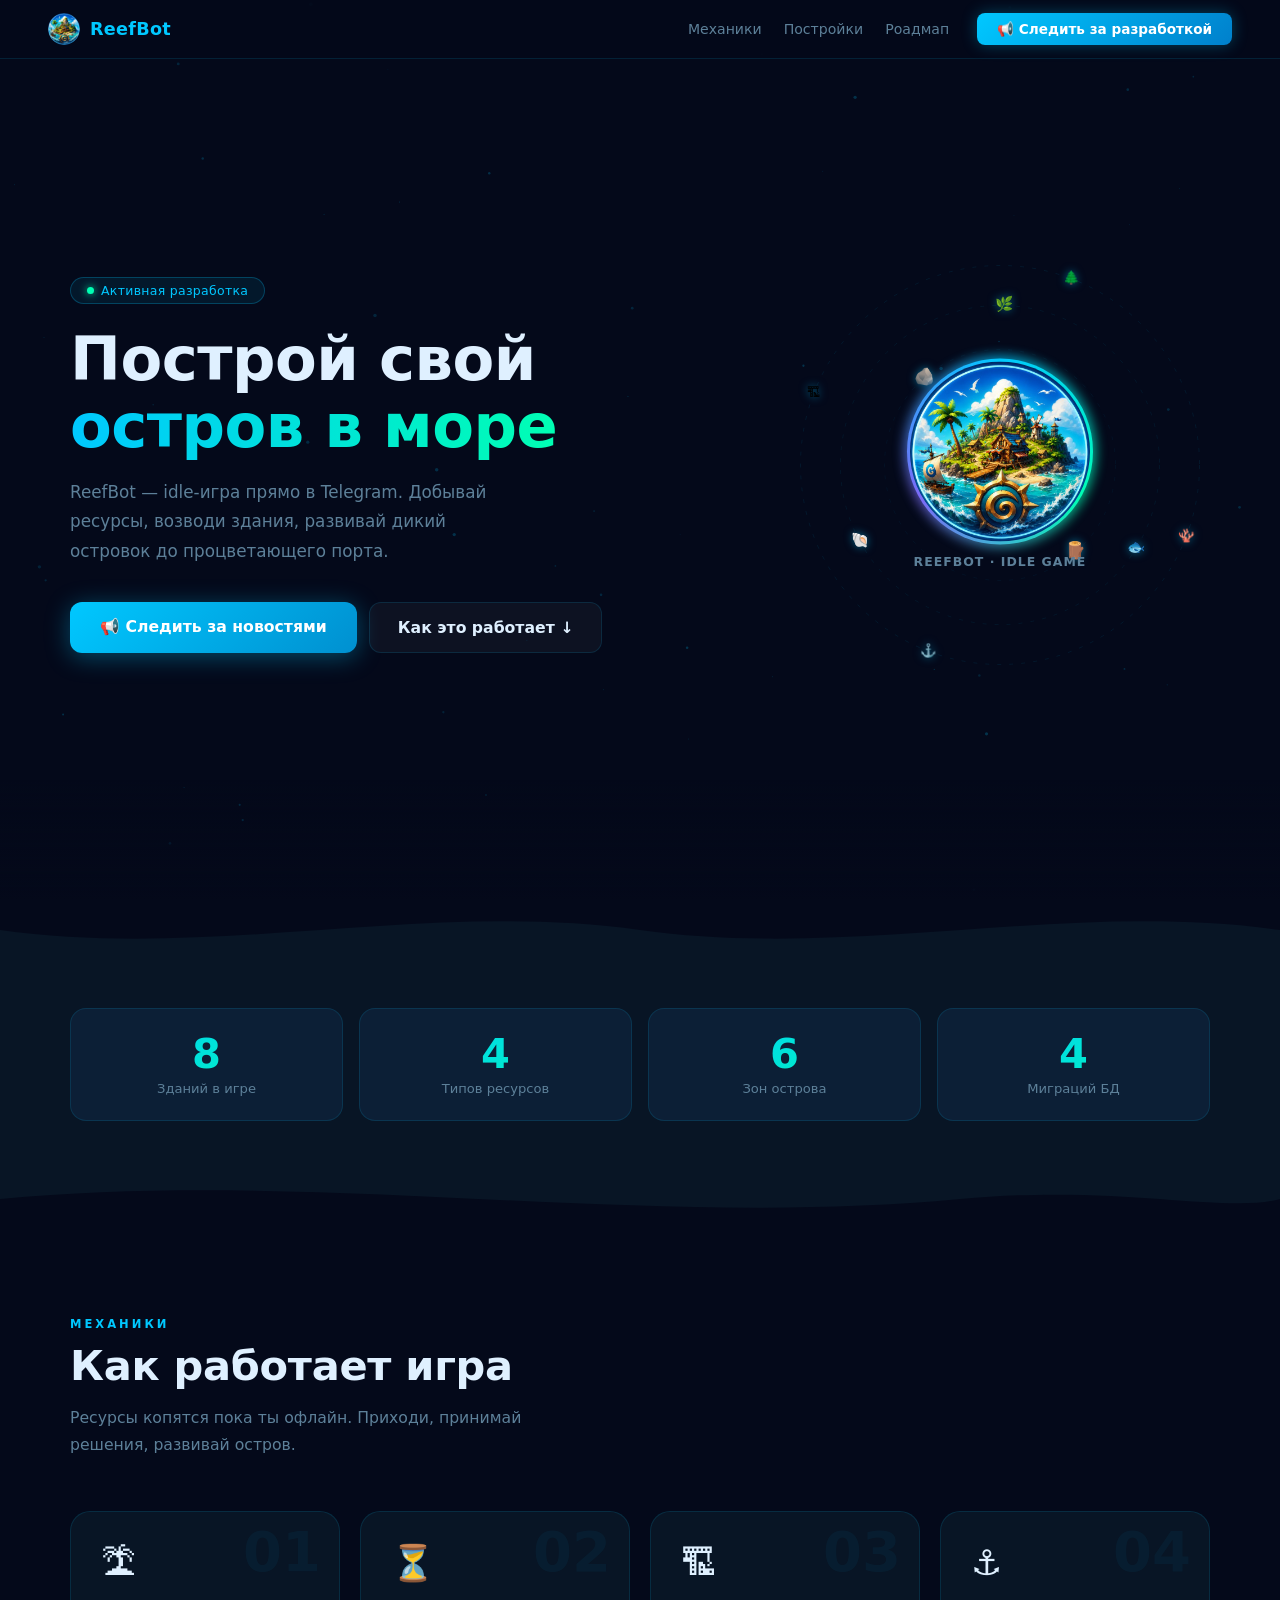
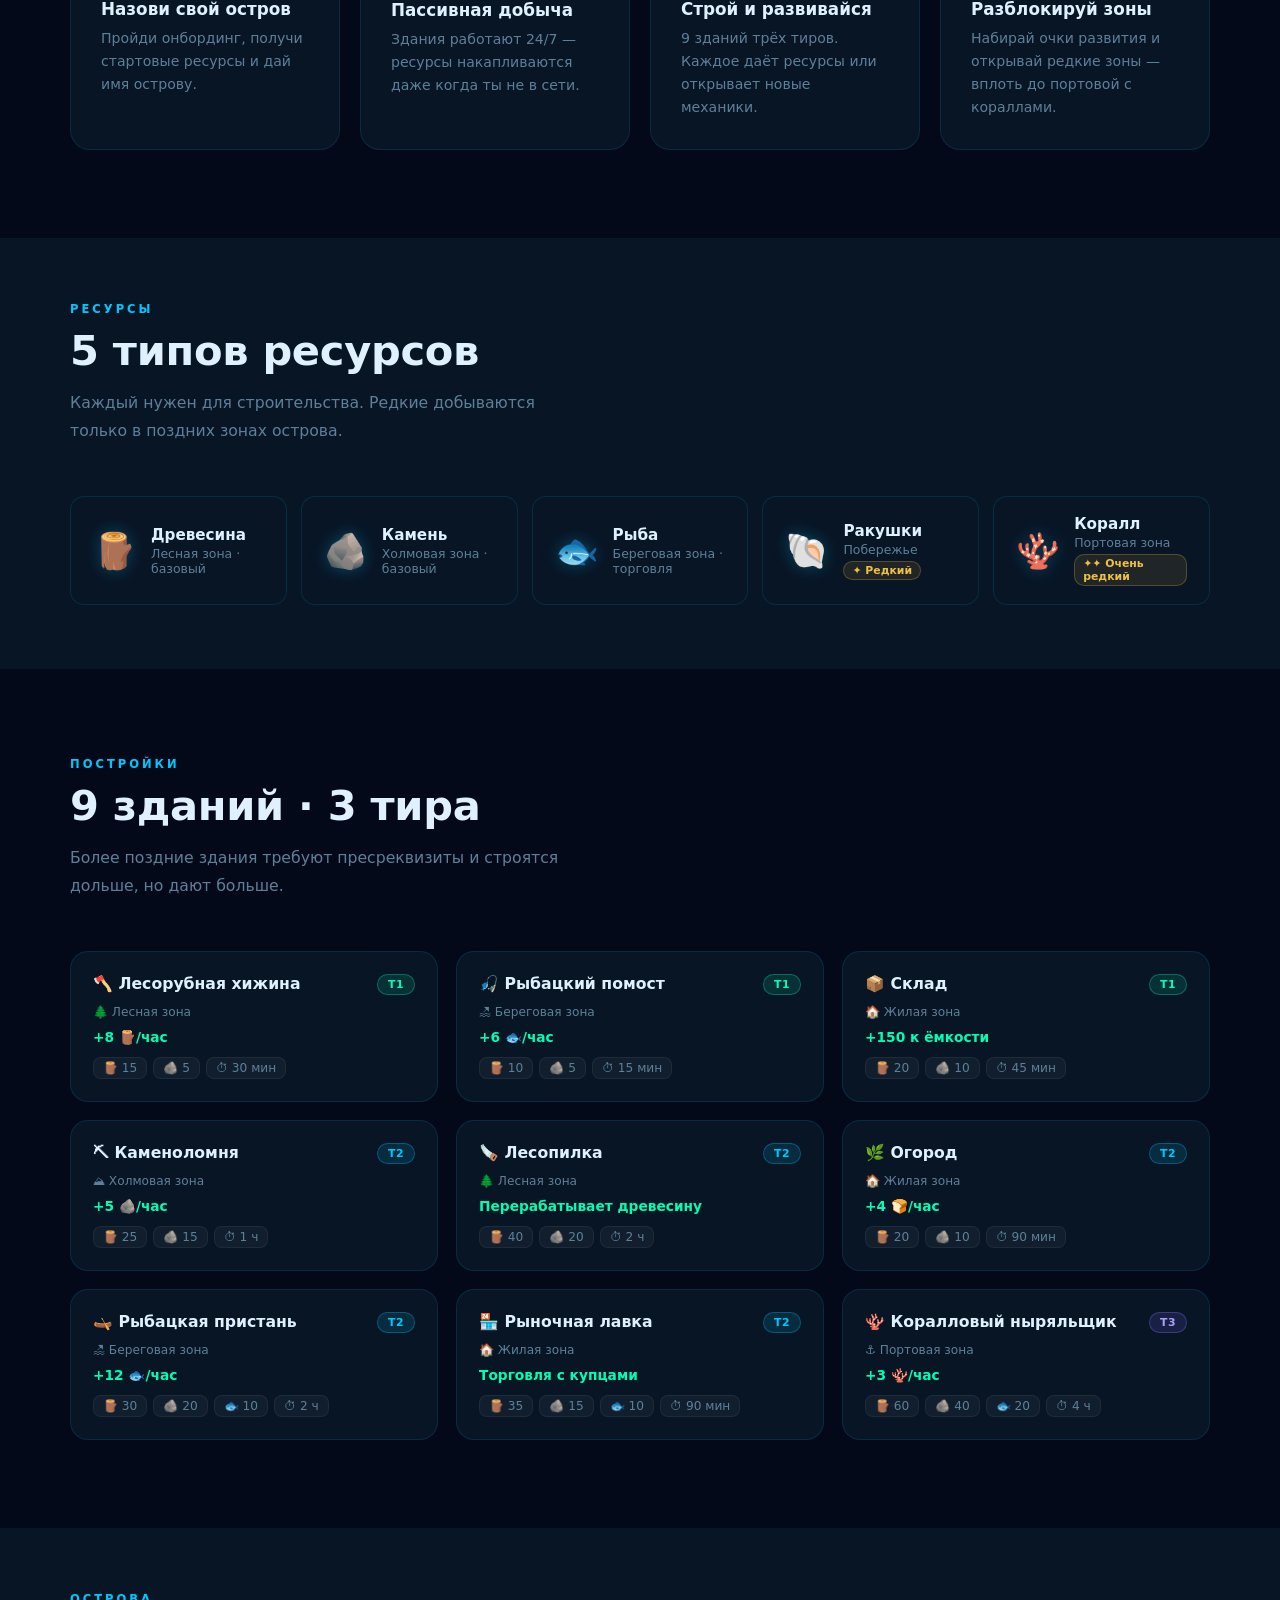
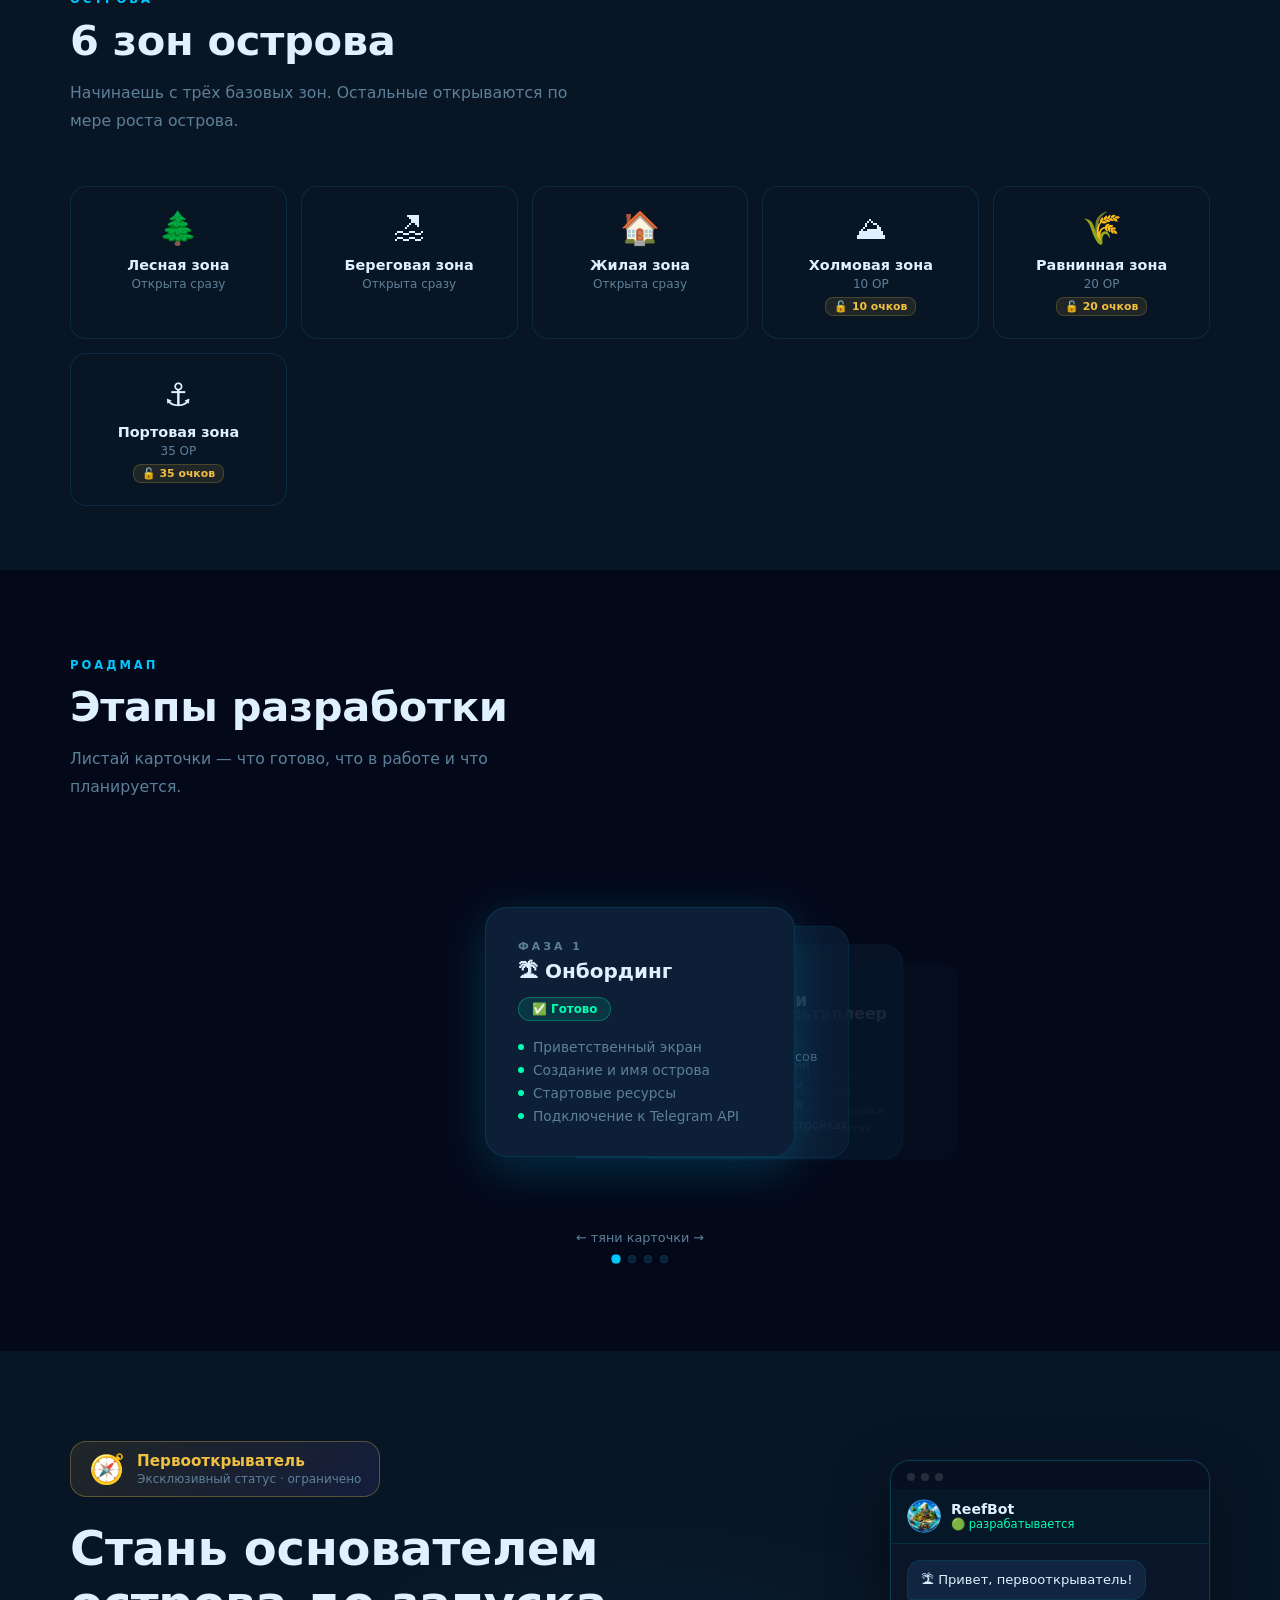
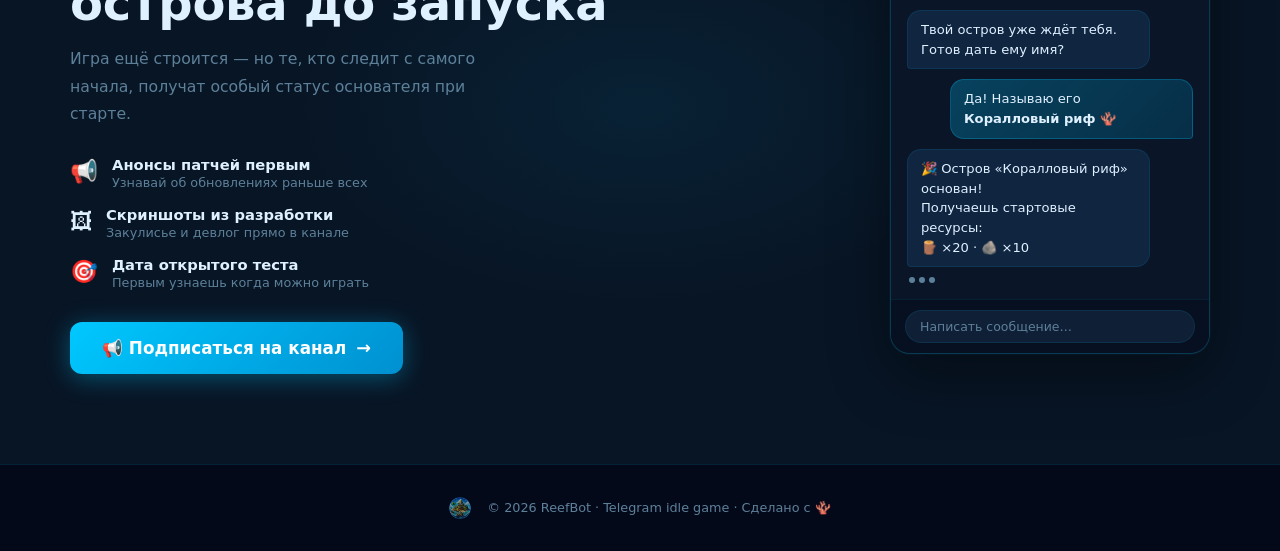
==== landing/index.html @ 676e117a "fix: overflow-x on html/body, roadmap overflow:hidden, smaller card offsets mobile" ====
<!DOCTYPE html>
<html lang="ru">
<head>
  <meta charset="UTF-8"/>
  <meta name="viewport" content="width=device-width, initial-scale=1.0, maximum-scale=1.0"/>
  <title>ReefBot — Построй свой остров в Telegram</title>
  <style>
    :root {
      --bg: #04091a;
      --surface: #081525;
      --surface2: #0c1f36;
      --accent: #00c8ff;
      --accent2: #00ffb3;
      --accent3: #7c6af7;
      --gold: #f0c040;
      --text: #dff0ff;
      --muted: #5d8099;
      --border: rgba(0,200,255,.13);
      --glow: 0 0 32px rgba(0,200,255,.22);
    }
    *{box-sizing:border-box;margin:0;padding:0}
    html{scroll-behavior:smooth;overflow-x:hidden}
    body{background:var(--bg);color:var(--text);font-family:'Segoe UI',system-ui,sans-serif;overflow-x:hidden;width:100%}

    /* ── ANIMATED BG ── */
    .bg-layer{position:fixed;inset:0;z-index:0;pointer-events:none}
    .bg-layer canvas{position:absolute;inset:0;width:100%;height:100%}

    /* ── NAV ── */
    nav{position:fixed;top:0;left:0;right:0;z-index:200;background:rgba(4,9,26,.8);backdrop-filter:blur(16px);border-bottom:1px solid var(--border);padding:13px 48px;display:flex;align-items:center;gap:28px}
    .nav-logo{display:flex;align-items:center;gap:10px;text-decoration:none}
    .nav-logo img{width:32px;height:32px;border-radius:50%;object-fit:cover}
    .nav-logo span{font-size:1.1rem;font-weight:800;color:var(--accent);letter-spacing:.3px}
    .nav-links{display:flex;gap:22px;margin-left:auto}
    .nav-links a{color:var(--muted);text-decoration:none;font-size:.88rem;transition:color .2s}
    .nav-links a:hover{color:var(--text)}
    .nav-btn{background:linear-gradient(135deg,var(--accent),#0080cc);color:#fff;padding:8px 20px;border-radius:8px;font-size:.85rem;font-weight:700;text-decoration:none;transition:opacity .2s,transform .15s;box-shadow:0 0 16px rgba(0,200,255,.3)}
    .nav-btn:hover{opacity:.9;transform:translateY(-1px)}

    /* ── HERO ── */
    .hero{min-height:100vh;display:flex;align-items:center;justify-content:center;padding:110px 24px 80px;position:relative;overflow:hidden}
    .hero::after{content:'';position:absolute;bottom:0;left:0;right:0;height:120px;background:linear-gradient(transparent,var(--bg));pointer-events:none}
    .hero-inner{display:flex;align-items:center;gap:80px;max-width:1140px;width:100%;position:relative;z-index:2}
    .hero-text{flex:1}
    .badge{display:inline-flex;align-items:center;gap:7px;background:rgba(0,200,255,.08);border:1px solid rgba(0,200,255,.25);border-radius:24px;padding:5px 16px;font-size:.78rem;color:var(--accent);margin-bottom:22px;letter-spacing:.3px}
    .badge-dot{width:7px;height:7px;background:var(--accent2);border-radius:50%;animation:pulse 2s infinite;box-shadow:0 0 8px var(--accent2)}
    h1{font-size:clamp(2.4rem,5.5vw,3.8rem);font-weight:900;line-height:1.1;margin-bottom:18px;letter-spacing:-.5px}
    h1 .accent{background:linear-gradient(90deg,var(--accent),var(--accent2));-webkit-background-clip:text;-webkit-text-fill-color:transparent;background-clip:text}
    .hero-sub{color:var(--muted);font-size:1.05rem;line-height:1.75;margin-bottom:36px;max-width:460px}
    .hero-btns{display:flex;gap:12px;flex-wrap:wrap}
    .btn-primary{background:linear-gradient(135deg,var(--accent),#0090d0);color:#fff;padding:15px 30px;border-radius:12px;font-weight:800;text-decoration:none;font-size:.98rem;transition:transform .2s,box-shadow .2s;box-shadow:0 4px 24px rgba(0,200,255,.35)}
    .btn-primary:hover{transform:translateY(-3px);box-shadow:0 8px 32px rgba(0,200,255,.45)}
    .btn-ghost{background:rgba(255,255,255,.04);color:var(--text);padding:15px 28px;border-radius:12px;font-weight:600;text-decoration:none;font-size:.98rem;border:1px solid var(--border);transition:border-color .2s,background .2s}
    .btn-ghost:hover{border-color:var(--accent);background:rgba(0,200,255,.06)}

    /* ── LOGO ORBITAL ── */
    .hero-visual{flex:0 0 420px;position:relative;height:420px}
    #orbitCanvas{position:absolute;inset:0;width:100%;height:100%}
    .logo-wrap{position:absolute;top:50%;left:50%;transform:translate(-50%,-50%);z-index:3;pointer-events:none;text-align:center}
    .logo-ring{width:180px;height:180px;border-radius:50%;position:relative;animation:float 4s ease-in-out infinite}
    .logo-ring::before{content:'';position:absolute;inset:-6px;border-radius:50%;background:conic-gradient(from 0deg,var(--accent),var(--accent2),var(--accent3),var(--accent));animation:spin 4s linear infinite;filter:blur(6px);opacity:.7}
    .logo-ring::after{content:'';position:absolute;inset:-3px;border-radius:50%;background:conic-gradient(from 0deg,var(--accent),var(--accent2),var(--accent3),var(--accent));animation:spin 4s linear infinite}
    .logo-img{width:180px;height:180px;border-radius:50%;object-fit:cover;position:relative;z-index:1;display:block}
    .logo-tagline{font-size:.78rem;color:var(--muted);margin-top:12px;font-weight:600;letter-spacing:1px;text-transform:uppercase}

    /* ── WAVE DIVIDER ── */
    .wave-divider{width:100%;overflow:hidden;line-height:0;display:block}
    .wave-divider svg{display:block;width:100%}

    /* ── STATS ── */
    .stats-band{padding:48px 24px;background:var(--surface);position:relative}
    .stats-inner{max-width:1140px;margin:0 auto;display:grid;grid-template-columns:repeat(auto-fit,minmax(160px,1fr));gap:16px}
    .stat-card{background:var(--surface2);border:1px solid var(--border);border-radius:16px;padding:24px 20px;text-align:center;transition:border-color .3s,transform .2s}
    .stat-card:hover{border-color:var(--accent);transform:translateY(-2px)}
    .stat-num{font-size:2.6rem;font-weight:900;line-height:1;background:linear-gradient(135deg,var(--accent),var(--accent2));-webkit-background-clip:text;-webkit-text-fill-color:transparent;background-clip:text}
    .stat-lbl{color:var(--muted);font-size:.82rem;margin-top:6px;font-weight:500}

    /* ── SECTIONS ── */
    section{padding:88px 24px;position:relative}
    .container{max-width:1140px;margin:0 auto}
    .section-eyebrow{font-size:.72rem;font-weight:800;letter-spacing:3px;text-transform:uppercase;color:var(--accent);margin-bottom:10px}
    .section-title{font-size:clamp(1.7rem,3.5vw,2.6rem);font-weight:900;margin-bottom:14px;letter-spacing:-.3px}
    .section-sub{color:var(--muted);font-size:.98rem;line-height:1.75;max-width:520px;margin-bottom:52px}

    /* ── HOW IT WORKS ── */
    .steps{display:grid;grid-template-columns:repeat(auto-fit,minmax(230px,1fr));gap:20px}
    .step{background:var(--surface);border:1px solid var(--border);border-radius:20px;padding:30px;position:relative;overflow:hidden;transition:border-color .3s,transform .2s,box-shadow .3s;cursor:default}
    .step:hover{border-color:rgba(0,200,255,.45);transform:translateY(-4px);box-shadow:var(--glow)}
    .step-glow{position:absolute;inset:0;opacity:0;background:radial-gradient(circle at 50% 0%,rgba(0,200,255,.08),transparent 70%);transition:opacity .3s}
    .step:hover .step-glow{opacity:1}
    .step-num{font-size:3.5rem;font-weight:900;color:rgba(0,200,255,.05);position:absolute;top:12px;right:18px;line-height:1}
    .step-icon{font-size:2.2rem;margin-bottom:16px}
    .step h3{font-size:1.05rem;font-weight:800;margin-bottom:8px}
    .step p{color:var(--muted);font-size:.88rem;line-height:1.65}

    /* ── RESOURCES ── */
    .res-grid{display:flex;flex-wrap:wrap;gap:14px}
    .res-card{background:var(--surface);border:1px solid var(--border);border-radius:14px;padding:18px 22px;display:flex;align-items:center;gap:14px;flex:1;min-width:180px;transition:border-color .25s,transform .2s}
    .res-card:hover{border-color:var(--accent);transform:translateY(-2px)}
    .res-emoji{font-size:2.2rem;filter:drop-shadow(0 0 8px rgba(0,200,255,.3))}
    .res-name{font-weight:700;font-size:.95rem}
    .res-sub{color:var(--muted);font-size:.78rem;margin-top:2px}
    .res-rare{font-size:.68rem;font-weight:700;color:var(--gold);background:rgba(240,192,64,.1);border:1px solid rgba(240,192,64,.25);border-radius:10px;padding:2px 8px;display:inline-block;margin-top:4px}

    /* ── BUILDINGS ── */
    .bld-grid{display:grid;grid-template-columns:repeat(auto-fill,minmax(290px,1fr));gap:18px}
    .bld-card{background:var(--surface);border:1px solid var(--border);border-radius:18px;padding:22px;transition:border-color .3s,transform .2s,box-shadow .25s}
    .bld-card:hover{transform:translateY(-4px);box-shadow:var(--glow)}
    .bld-head{display:flex;align-items:flex-start;justify-content:space-between;margin-bottom:10px;gap:8px}
    .bld-name{font-weight:800;font-size:.98rem;line-height:1.3}
    .tier{font-size:.68rem;font-weight:800;padding:3px 10px;border-radius:20px;white-space:nowrap;letter-spacing:.5px;flex-shrink:0}
    .t1{background:rgba(0,255,179,.12);color:var(--accent2);border:1px solid rgba(0,255,179,.3)}
    .t2{background:rgba(0,200,255,.12);color:var(--accent);border:1px solid rgba(0,200,255,.3)}
    .t3{background:rgba(124,106,247,.15);color:#a99ff8;border:1px solid rgba(124,106,247,.35)}
    .bld-zone{font-size:.76rem;color:var(--muted);margin-bottom:10px}
    .bld-effect{font-size:.86rem;font-weight:700;color:var(--accent2);margin-bottom:12px}
    .bld-cost{display:flex;flex-wrap:wrap;gap:6px}
    .chip{background:rgba(255,255,255,.04);border:1px solid rgba(255,255,255,.06);border-radius:8px;padding:3px 9px;font-size:.76rem;color:var(--muted)}
    .bld-card.t1-card:hover{border-color:rgba(0,255,179,.4)}
    .bld-card.t2-card:hover{border-color:rgba(0,200,255,.4)}
    .bld-card.t3-card:hover{border-color:rgba(124,106,247,.5)}

    /* ── ZONES ── */
    .zones-grid{display:grid;grid-template-columns:repeat(auto-fill,minmax(180px,1fr));gap:14px}
    .zone-card{background:var(--surface);border:1px solid var(--border);border-radius:16px;padding:22px 18px;text-align:center;transition:border-color .25s,transform .2s}
    .zone-card:hover{border-color:var(--accent);transform:translateY(-3px)}
    .zone-emoji{font-size:2rem;margin-bottom:10px;display:block}
    .zone-name{font-weight:700;font-size:.9rem;margin-bottom:4px}
    .zone-req{font-size:.75rem;color:var(--muted)}
    .zone-locked{font-size:.68rem;font-weight:700;color:var(--gold);background:rgba(240,192,64,.1);border:1px solid rgba(240,192,64,.2);border-radius:8px;padding:2px 8px;display:inline-block;margin-top:6px}

    /* ── ROADMAP ── */
    .roadmap-scene{position:relative;height:360px;display:flex;align-items:center;justify-content:center;perspective:1200px;user-select:none;overflow:hidden}
    .rcard{position:absolute;width:310px;background:var(--surface2);border:1px solid var(--border);border-radius:22px;padding:32px;cursor:grab;touch-action:none;transition:transform .42s cubic-bezier(.34,1.4,.64,1),opacity .3s,box-shadow .3s}
    .rcard.active-card{box-shadow:0 12px 48px rgba(0,200,255,.2)}
    .rcard:active{cursor:grabbing}
    .rcard-eyebrow{font-size:.68rem;font-weight:800;letter-spacing:3px;text-transform:uppercase;color:var(--muted);margin-bottom:6px}
    .rcard-title{font-size:1.25rem;font-weight:900;margin-bottom:14px}
    .rcard-status{display:inline-flex;align-items:center;gap:6px;padding:4px 13px;border-radius:20px;font-size:.74rem;font-weight:800;margin-bottom:18px}
    .done .rcard-status{background:rgba(0,255,179,.1);color:var(--accent2);border:1px solid rgba(0,255,179,.3)}
    .progress .rcard-status{background:rgba(0,200,255,.1);color:var(--accent);border:1px solid rgba(0,200,255,.3)}
    .planned .rcard-status{background:rgba(93,128,153,.08);color:var(--muted);border:1px solid rgba(93,128,153,.2)}
    .rcard-list{list-style:none;display:flex;flex-direction:column;gap:7px}
    .rcard-list li{font-size:.86rem;color:var(--muted);display:flex;align-items:center;gap:9px}
    .rcard-list li::before{content:'';width:6px;height:6px;border-radius:50%;flex-shrink:0}
    .done .rcard-list li::before{background:var(--accent2)}
    .progress .rcard-list li::before{background:var(--accent);animation:pulse 2s infinite}
    .planned .rcard-list li::before{background:rgba(93,128,153,.4)}
    .road-hint{text-align:center;color:var(--muted);font-size:.8rem;margin-top:18px}
    .road-dots{display:flex;gap:8px;justify-content:center;margin-top:10px}
    .rdot{width:8px;height:8px;border-radius:50%;background:var(--surface2);border:1px solid var(--border);transition:background .3s,transform .2s}
    .rdot.on{background:var(--accent);transform:scale(1.2)}

    /* ── CTA ── */
    .cta-section{position:relative;overflow:hidden;padding:90px 24px;background:var(--surface)}
    .cta-glow{position:absolute;top:50%;left:50%;transform:translate(-50%,-50%);width:min(700px,100%);height:400px;background:radial-gradient(ellipse,rgba(0,200,255,.07),transparent 70%);pointer-events:none}
    .cta-inner{max-width:1140px;margin:0 auto;display:flex;align-items:center;gap:72px;position:relative;z-index:1}
    .cta-left{flex:1}
    .cta-right{flex:0 0 320px}
    .cta-explorer-badge{display:inline-flex;align-items:center;gap:12px;background:linear-gradient(135deg,rgba(240,192,64,.1),rgba(124,106,247,.1));border:1px solid rgba(240,192,64,.3);border-radius:16px;padding:10px 18px;margin-bottom:24px}
    .cta-badge-icon{font-size:1.8rem}
    .cta-badge-title{font-weight:800;font-size:.95rem;color:var(--gold)}
    .cta-badge-sub{font-size:.75rem;color:var(--muted);margin-top:2px}
    .cta-title{font-size:clamp(1.9rem,4vw,3rem);font-weight:900;margin-bottom:14px;letter-spacing:-.3px;line-height:1.15}
    .cta-desc{color:var(--muted);font-size:.98rem;line-height:1.75;margin-bottom:28px;max-width:440px}
    .cta-perks{display:flex;flex-direction:column;gap:16px;margin-bottom:32px}
    .perk{display:flex;align-items:flex-start;gap:14px}
    .perk-icon{font-size:1.4rem;flex-shrink:0;margin-top:2px}
    .perk-t{font-weight:700;font-size:.92rem;margin-bottom:2px}
    .perk-s{color:var(--muted);font-size:.8rem}
    .cta-btn-big{display:inline-flex;align-items:center;gap:10px;font-size:1.05rem;padding:16px 32px}
    .btn-arrow{font-size:1.1rem;transition:transform .2s}
    .cta-btn-big:hover .btn-arrow{transform:translateX(4px)}
    /* phone mockup */
    .cta-phone{background:#0a1628;border:1px solid rgba(0,200,255,.2);border-radius:20px;overflow:hidden;box-shadow:0 20px 60px rgba(0,0,0,.4),0 0 0 1px rgba(0,200,255,.05)}
    .phone-bar{display:flex;gap:6px;padding:12px 16px 8px;background:#061020}
    .phone-dot{width:8px;height:8px;border-radius:50%;background:rgba(255,255,255,.12)}
    .phone-header{display:flex;align-items:center;gap:10px;padding:10px 16px;background:#061828;border-bottom:1px solid rgba(0,200,255,.1)}
    .phone-avatar{width:34px;height:34px;border-radius:50%;object-fit:cover}
    .phone-name{font-weight:700;font-size:.88rem}
    .phone-status{font-size:.72rem;color:var(--accent2)}
    .phone-msgs{padding:16px;display:flex;flex-direction:column;gap:10px;min-height:220px}
    .msg{display:flex;max-width:85%}
    .msg-bot{align-self:flex-start}
    .msg-user{align-self:flex-end}
    .msg-text{padding:9px 13px;border-radius:14px;font-size:.82rem;line-height:1.5}
    .msg-bot .msg-text{background:#0f2540;border:1px solid rgba(0,200,255,.1);border-bottom-left-radius:4px}
    .msg-user .msg-text{background:linear-gradient(135deg,rgba(0,200,255,.25),rgba(0,144,200,.2));border:1px solid rgba(0,200,255,.25);border-bottom-right-radius:4px}
    .msg-typing{align-self:flex-start}
    .msg-typing span{display:inline-block;width:6px;height:6px;border-radius:50%;background:var(--muted);margin:0 2px;animation:typingDot 1.2s infinite}
    .msg-typing span:nth-child(2){animation-delay:.2s}
    .msg-typing span:nth-child(3){animation-delay:.4s}
    @keyframes typingDot{0%,60%,100%{transform:translateY(0);opacity:.4}30%{transform:translateY(-5px);opacity:1}}
    .phone-input-bar{padding:10px 14px;background:#061020;border-top:1px solid rgba(0,200,255,.08)}
    .phone-input-fake{background:#0f1f35;border:1px solid rgba(0,200,255,.1);border-radius:20px;padding:8px 14px;font-size:.78rem;color:var(--muted)}
    .cta-btns{display:flex;gap:14px;justify-content:center;flex-wrap:wrap}
    @media(max-width:900px){
      .cta-inner{flex-direction:column;gap:48px}
      .cta-right{width:100%;max-width:340px;align-self:center}
      .cta-title{text-align:center}
      .cta-desc{text-align:center;margin-left:auto;margin-right:auto}
      .cta-explorer-badge{align-self:center}
    }

    /* ── FOOTER ── */
    footer{padding:32px 24px;text-align:center;color:var(--muted);font-size:.8rem;border-top:1px solid var(--border);display:flex;align-items:center;justify-content:center;gap:16px}
    footer img{width:22px;height:22px;border-radius:50%;object-fit:cover;opacity:.6}

    /* ── ANIMATIONS ── */
    @keyframes pulse{0%,100%{opacity:1}50%{opacity:.35}}
    @keyframes float{0%,100%{transform:translateY(0)}50%{transform:translateY(-10px)}}
    @keyframes spin{from{transform:rotate(0deg)}to{transform:rotate(360deg)}}
    @keyframes fadeup{from{opacity:0;transform:translateY(24px)}to{opacity:1;transform:none}}
    .fadeup{animation:fadeup .7s ease both}
    .fadeup-d1{animation-delay:.1s}
    .fadeup-d2{animation-delay:.2s}
    .fadeup-d3{animation-delay:.3s}

    @media(max-width:800px){
      /* NAV */
      nav{padding:12px 16px}
      .nav-links{display:none}
      .nav-btn{padding:7px 14px;font-size:.78rem}

      /* HERO */
      .hero{padding:80px 16px 40px;min-height:unset}
      .hero::after{height:60px}
      .hero-inner{flex-direction:column-reverse;gap:24px;text-align:center}
      .hero-visual{flex:none;width:220px;height:220px;align-self:center}
      .logo-ring,.logo-img{width:110px;height:110px}
      .logo-tagline{font-size:.7rem}
      .hero-sub{margin-left:auto;margin-right:auto;font-size:.92rem}
      .hero-btns{justify-content:center;flex-direction:column;align-items:center}
      .btn-primary,.btn-ghost{width:100%;max-width:300px;text-align:center;justify-content:center}
      .badge{font-size:.72rem}

      /* STATS */
      .stats-band{padding:32px 16px}
      .stats-inner{grid-template-columns:repeat(2,1fr);gap:10px}
      .stat-card{padding:18px 12px}
      .stat-num{font-size:2.1rem}

      /* SECTIONS */
      section{padding:52px 16px}
      .section-title{font-size:1.5rem}
      .section-sub{font-size:.9rem;margin-bottom:32px}

      /* HOW IT WORKS */
      .steps{grid-template-columns:1fr;gap:14px}
      .step{padding:22px 20px}

      /* RESOURCES */
      .res-grid{flex-direction:column}
      .res-card{min-width:unset}

      /* BUILDINGS */
      .bld-grid{grid-template-columns:1fr;gap:14px}
      .bld-card{padding:18px}

      /* ZONES */
      .zones-grid{grid-template-columns:repeat(2,1fr);gap:10px}
      .zone-card{padding:16px 12px}

      /* ROADMAP */
      .roadmap-scene{height:400px;margin:0 -16px;padding:0 16px}
      .rcard{width:calc(100vw - 64px);max-width:280px;padding:22px}
      .rcard-title{font-size:1.05rem}

      /* CTA */
      .cta-section{padding:60px 16px}
      .cta-inner{flex-direction:column;gap:36px}
      .cta-right{width:100%;max-width:100%;align-self:stretch}
      .cta-title{font-size:1.7rem;text-align:center}
      .cta-desc{text-align:center;margin-left:auto;margin-right:auto}
      .cta-explorer-badge{align-self:center}
      .cta-perks{gap:12px}
      .cta-btn-big{width:100%;justify-content:center}
      .phone-msgs{min-height:180px}

      /* FOOTER */
      footer{flex-direction:column;gap:8px;padding:24px 16px}
    }

    @media(max-width:380px){
      .stats-inner{grid-template-columns:1fr 1fr}
      .zones-grid{grid-template-columns:1fr 1fr}
      .rcard{width:calc(100vw - 48px)}
    }
  </style>
</head>
<body>

<!-- BG PARTICLES -->
<div class="bg-layer"><canvas id="bgCanvas"></canvas></div>

<!-- NAV -->
<nav>
  <a class="nav-logo" href="#">
    <img src="logo.png" alt="ReefBot"/>
    <span>ReefBot</span>
  </a>
  <div class="nav-links">
    <a href="#how">Механики</a>
    <a href="#buildings">Постройки</a>
    <a href="#roadmap">Роадмап</a>
  </div>
  <a class="nav-btn" href="https://t.me/reefbot_news" target="_blank">📢 Следить за разработкой</a>
</nav>

<!-- HERO -->
<section class="hero">
  <div class="hero-inner">
    <div class="hero-text fadeup">
      <div class="badge"><span class="badge-dot"></span>Активная разработка</div>
      <h1>Построй свой<br/><span class="accent">остров в море</span></h1>
      <p class="hero-sub">ReefBot — idle-игра прямо в Telegram. Добывай ресурсы, возводи здания, развивай дикий островок до процветающего порта.</p>
      <div class="hero-btns">
        <a class="btn-primary" href="https://t.me/reefbot_news" target="_blank">📢 Следить за новостями</a>
        <a class="btn-ghost" href="#how">Как это работает ↓</a>
      </div>
    </div>
    <div class="hero-visual fadeup fadeup-d2">
      <canvas id="orbitCanvas"></canvas>
      <div class="logo-wrap">
        <div class="logo-ring">
          <img src="logo.png" alt="ReefBot" class="logo-img"/>
        </div>
        <div class="logo-tagline">ReefBot · idle game</div>
      </div>
    </div>
  </div>
</section>

<!-- WAVE -->
<div class="wave-divider" style="background:var(--bg)">
  <svg viewBox="0 0 1440 60" preserveAspectRatio="none" height="60" fill="none" xmlns="http://www.w3.org/2000/svg">
    <path d="M0,30 C240,60 480,0 720,30 C960,60 1200,0 1440,30 L1440,60 L0,60 Z" fill="#081525"/>
  </svg>
</div>

<!-- STATS -->
<div class="stats-band">
  <div class="stats-inner">
    <div class="stat-card"><div class="stat-num" id="stat-buildings">—</div><div class="stat-lbl">Зданий в игре</div></div>
    <div class="stat-card"><div class="stat-num" id="stat-resources">—</div><div class="stat-lbl">Типов ресурсов</div></div>
    <div class="stat-card"><div class="stat-num" id="stat-zones">—</div><div class="stat-lbl">Зон острова</div></div>
    <div class="stat-card"><div class="stat-num" id="stat-migrations">—</div><div class="stat-lbl">Миграций БД</div></div>
  </div>
</div>

<!-- WAVE 2 -->
<div class="wave-divider" style="background:var(--surface)">
  <svg viewBox="0 0 1440 60" preserveAspectRatio="none" height="60" fill="none" xmlns="http://www.w3.org/2000/svg">
    <path d="M0,30 C360,0 720,60 1080,30 C1260,15 1380,45 1440,30 L1440,60 L0,60 Z" fill="#04091a"/>
  </svg>
</div>

<!-- HOW IT WORKS -->
<section id="how">
  <div class="container">
    <div class="section-eyebrow">Механики</div>
    <div class="section-title">Как работает игра</div>
    <p class="section-sub">Ресурсы копятся пока ты офлайн. Приходи, принимай решения, развивай остров.</p>
    <div class="steps">
      <div class="step"><div class="step-glow"></div><div class="step-num">01</div><div class="step-icon">🏝</div><h3>Назови свой остров</h3><p>Пройди онбординг, получи стартовые ресурсы и дай имя острову.</p></div>
      <div class="step"><div class="step-glow"></div><div class="step-num">02</div><div class="step-icon">⏳</div><h3>Пассивная добыча</h3><p>Здания работают 24/7 — ресурсы накапливаются даже когда ты не в сети.</p></div>
      <div class="step"><div class="step-glow"></div><div class="step-num">03</div><div class="step-icon">🏗</div><h3>Строй и развивайся</h3><p>9 зданий трёх тиров. Каждое даёт ресурсы или открывает новые механики.</p></div>
      <div class="step"><div class="step-glow"></div><div class="step-num">04</div><div class="step-icon">⚓</div><h3>Разблокируй зоны</h3><p>Набирай очки развития и открывай редкие зоны — вплоть до портовой с кораллами.</p></div>
    </div>
  </div>
</section>

<!-- RESOURCES -->
<section style="background:var(--surface);padding:64px 24px">
  <div class="container">
    <div class="section-eyebrow">Ресурсы</div>
    <div class="section-title">5 типов ресурсов</div>
    <p class="section-sub">Каждый нужен для строительства. Редкие добываются только в поздних зонах острова.</p>
    <div class="res-grid">
      <div class="res-card"><div class="res-emoji">🪵</div><div><div class="res-name">Древесина</div><div class="res-sub">Лесная зона · базовый</div></div></div>
      <div class="res-card"><div class="res-emoji">🪨</div><div><div class="res-name">Камень</div><div class="res-sub">Холмовая зона · базовый</div></div></div>
      <div class="res-card"><div class="res-emoji">🐟</div><div><div class="res-name">Рыба</div><div class="res-sub">Береговая зона · торговля</div></div></div>
      <div class="res-card"><div class="res-emoji">🐚</div><div><div class="res-name">Ракушки</div><div class="res-sub">Побережье<br/><span class="res-rare">✦ Редкий</span></div></div></div>
      <div class="res-card"><div class="res-emoji">🪸</div><div><div class="res-name">Коралл</div><div class="res-sub">Портовая зона<br/><span class="res-rare">✦✦ Очень редкий</span></div></div></div>
    </div>
  </div>
</section>

<!-- BUILDINGS -->
<section id="buildings">
  <div class="container">
    <div class="section-eyebrow">Постройки</div>
    <div class="section-title">9 зданий · 3 тира</div>
    <p class="section-sub">Более поздние здания требуют пресреквизиты и строятся дольше, но дают больше.</p>
    <div class="bld-grid">
      <div class="bld-card t1-card"><div class="bld-head"><div class="bld-name">🪓 Лесорубная хижина</div><span class="tier t1">T1</span></div><div class="bld-zone">🌲 Лесная зона</div><div class="bld-effect">+8 🪵/час</div><div class="bld-cost"><span class="chip">🪵 15</span><span class="chip">🪨 5</span><span class="chip">⏱ 30 мин</span></div></div>
      <div class="bld-card t1-card"><div class="bld-head"><div class="bld-name">🎣 Рыбацкий помост</div><span class="tier t1">T1</span></div><div class="bld-zone">🏖 Береговая зона</div><div class="bld-effect">+6 🐟/час</div><div class="bld-cost"><span class="chip">🪵 10</span><span class="chip">🪨 5</span><span class="chip">⏱ 15 мин</span></div></div>
      <div class="bld-card t1-card"><div class="bld-head"><div class="bld-name">📦 Склад</div><span class="tier t1">T1</span></div><div class="bld-zone">🏠 Жилая зона</div><div class="bld-effect">+150 к ёмкости</div><div class="bld-cost"><span class="chip">🪵 20</span><span class="chip">🪨 10</span><span class="chip">⏱ 45 мин</span></div></div>
      <div class="bld-card t2-card"><div class="bld-head"><div class="bld-name">⛏ Каменоломня</div><span class="tier t2">T2</span></div><div class="bld-zone">⛰ Холмовая зона</div><div class="bld-effect">+5 🪨/час</div><div class="bld-cost"><span class="chip">🪵 25</span><span class="chip">🪨 15</span><span class="chip">⏱ 1 ч</span></div></div>
      <div class="bld-card t2-card"><div class="bld-head"><div class="bld-name">🪚 Лесопилка</div><span class="tier t2">T2</span></div><div class="bld-zone">🌲 Лесная зона</div><div class="bld-effect">Перерабатывает древесину</div><div class="bld-cost"><span class="chip">🪵 40</span><span class="chip">🪨 20</span><span class="chip">⏱ 2 ч</span></div></div>
      <div class="bld-card t2-card"><div class="bld-head"><div class="bld-name">🌿 Огород</div><span class="tier t2">T2</span></div><div class="bld-zone">🏠 Жилая зона</div><div class="bld-effect">+4 🍞/час</div><div class="bld-cost"><span class="chip">🪵 20</span><span class="chip">🪨 10</span><span class="chip">⏱ 90 мин</span></div></div>
      <div class="bld-card t2-card"><div class="bld-head"><div class="bld-name">🛶 Рыбацкая пристань</div><span class="tier t2">T2</span></div><div class="bld-zone">🏖 Береговая зона</div><div class="bld-effect">+12 🐟/час</div><div class="bld-cost"><span class="chip">🪵 30</span><span class="chip">🪨 20</span><span class="chip">🐟 10</span><span class="chip">⏱ 2 ч</span></div></div>
      <div class="bld-card t2-card"><div class="bld-head"><div class="bld-name">🏪 Рыночная лавка</div><span class="tier t2">T2</span></div><div class="bld-zone">🏠 Жилая зона</div><div class="bld-effect">Торговля с купцами</div><div class="bld-cost"><span class="chip">🪵 35</span><span class="chip">🪨 15</span><span class="chip">🐟 10</span><span class="chip">⏱ 90 мин</span></div></div>
      <div class="bld-card t3-card"><div class="bld-head"><div class="bld-name">🪸 Коралловый ныряльщик</div><span class="tier t3">T3</span></div><div class="bld-zone">⚓ Портовая зона</div><div class="bld-effect">+3 🪸/час</div><div class="bld-cost"><span class="chip">🪵 60</span><span class="chip">🪨 40</span><span class="chip">🐟 20</span><span class="chip">⏱ 4 ч</span></div></div>
    </div>
  </div>
</section>

<!-- ZONES -->
<section style="background:var(--surface);padding:64px 24px">
  <div class="container">
    <div class="section-eyebrow">Острова</div>
    <div class="section-title">6 зон острова</div>
    <p class="section-sub">Начинаешь с трёх базовых зон. Остальные открываются по мере роста острова.</p>
    <div class="zones-grid">
      <div class="zone-card"><span class="zone-emoji">🌲</span><div class="zone-name">Лесная зона</div><div class="zone-req">Открыта сразу</div></div>
      <div class="zone-card"><span class="zone-emoji">🏖</span><div class="zone-name">Береговая зона</div><div class="zone-req">Открыта сразу</div></div>
      <div class="zone-card"><span class="zone-emoji">🏠</span><div class="zone-name">Жилая зона</div><div class="zone-req">Открыта сразу</div></div>
      <div class="zone-card"><span class="zone-emoji">⛰</span><div class="zone-name">Холмовая зона</div><div class="zone-req">10 ОР</div><span class="zone-locked">🔓 10 очков</span></div>
      <div class="zone-card"><span class="zone-emoji">🌾</span><div class="zone-name">Равнинная зона</div><div class="zone-req">20 ОР</div><span class="zone-locked">🔓 20 очков</span></div>
      <div class="zone-card"><span class="zone-emoji">⚓</span><div class="zone-name">Портовая зона</div><div class="zone-req">35 ОР</div><span class="zone-locked">🔓 35 очков</span></div>
    </div>
  </div>
</section>

<!-- ROADMAP -->
<section id="roadmap">
  <div class="container">
    <div class="section-eyebrow">Роадмап</div>
    <div class="section-title">Этапы разработки</div>
    <p class="section-sub">Листай карточки — что готово, что в работе и что планируется.</p>
    <div class="roadmap-scene" id="roadmapDeck"></div>
    <div class="road-hint">← тяни карточки →</div>
    <div class="road-dots" id="roadDots"></div>
  </div>
</section>

<!-- CTA -->
<div class="cta-section">
  <div class="cta-glow"></div>
  <div class="cta-inner">
    <div class="cta-left">
      <div class="cta-explorer-badge">
        <span class="cta-badge-icon">🧭</span>
        <div>
          <div class="cta-badge-title">Первооткрыватель</div>
          <div class="cta-badge-sub">Эксклюзивный статус · ограничено</div>
        </div>
      </div>
      <h2 class="cta-title">Стань основателем<br/><span class="accent">острова до запуска</span></h2>
      <p class="cta-desc">Игра ещё строится — но те, кто следит с самого начала, получат особый статус основателя при старте.</p>
      <div class="cta-perks">
        <div class="perk"><span class="perk-icon">📢</span><div><div class="perk-t">Анонсы патчей первым</div><div class="perk-s">Узнавай об обновлениях раньше всех</div></div></div>
        <div class="perk"><span class="perk-icon">🖼</span><div><div class="perk-t">Скриншоты из разработки</div><div class="perk-s">Закулисье и девлог прямо в канале</div></div></div>
        <div class="perk"><span class="perk-icon">🎯</span><div><div class="perk-t">Дата открытого теста</div><div class="perk-s">Первым узнаешь когда можно играть</div></div></div>
      </div>
      <a class="btn-primary cta-btn-big" href="https://t.me/reefbot_news" target="_blank">
        📢 Подписаться на канал
        <span class="btn-arrow">→</span>
      </a>
    </div>
    <div class="cta-right">
      <div class="cta-phone">
        <div class="phone-bar">
          <div class="phone-dot"></div><div class="phone-dot"></div><div class="phone-dot"></div>
        </div>
        <div class="phone-header">
          <img src="logo.png" alt="" class="phone-avatar"/>
          <div>
            <div class="phone-name">ReefBot</div>
            <div class="phone-status">🟢 разрабатывается</div>
          </div>
        </div>
        <div class="phone-msgs">
          <div class="msg msg-bot">
            <div class="msg-text">🏝 Привет, первооткрыватель!</div>
          </div>
          <div class="msg msg-bot">
            <div class="msg-text">Твой остров уже ждёт тебя. Готов дать ему имя?</div>
          </div>
          <div class="msg msg-user">
            <div class="msg-text">Да! Называю его <b>Коралловый риф</b> 🪸</div>
          </div>
          <div class="msg msg-bot">
            <div class="msg-text">🎉 Остров «Коралловый риф» основан!<br/>Получаешь стартовые ресурсы:<br/>🪵 ×20 · 🪨 ×10</div>
          </div>
          <div class="msg msg-typing">
            <span></span><span></span><span></span>
          </div>
        </div>
        <div class="phone-input-bar">
          <div class="phone-input-fake">Написать сообщение…</div>
        </div>
      </div>
    </div>
  </div>
</div>

<footer>
  <img src="logo.png" alt=""/> © 2026 ReefBot · Telegram idle game · Сделано с 🪸
</footer>

<script>
// ── BG PARTICLES ──────────────────────────────────────────
const bgC = document.getElementById('bgCanvas');
const bgX = bgC.getContext('2d');
let bW, bH;
const dots = [];
function initBg() {
  bW = bgC.width = window.innerWidth;
  bH = bgC.height = window.innerHeight;
  dots.length = 0;
  for (let i = 0; i < 60; i++) {
    dots.push({x:Math.random()*bW, y:Math.random()*bH, r:Math.random()*1.5+.3, vx:(Math.random()-.5)*.2, vy:(Math.random()-.5)*.15, a:Math.random()});
  }
}
initBg(); window.addEventListener('resize', initBg);
function drawBg() {
  bgX.clearRect(0,0,bW,bH);
  dots.forEach(d=>{
    d.x+=d.vx; d.y+=d.vy; d.a+=.008;
    if(d.x<0)d.x=bW; if(d.x>bW)d.x=0;
    if(d.y<0)d.y=bH; if(d.y>bH)d.y=0;
    const alpha = (Math.sin(d.a)*.5+.5)*.25;
    bgX.beginPath(); bgX.arc(d.x,d.y,d.r,0,Math.PI*2);
    bgX.fillStyle=`rgba(0,200,255,${alpha})`; bgX.fill();
  });
  requestAnimationFrame(drawBg);
}
drawBg();

// ── ORBITAL CANVAS ────────────────────────────────────────
const canvas = document.getElementById('orbitCanvas');
const ctx = canvas.getContext('2d');
let W, H, cx, cy;
function resizeOrbit() {
  const rect = canvas.parentElement.getBoundingClientRect();
  canvas.width = W = rect.width; canvas.height = H = rect.height;
  cx = W/2; cy = H/2;
}
resizeOrbit(); window.addEventListener('resize', resizeOrbit);

function getOrbits() {
  const base = Math.min(W, H) / 2;
  return [
    {r:base*.55, speed:.014, particles:['🪵','🪨'], size:Math.max(13,base*.08)},
    {r:base*.76, speed:.009, particles:['🐟','🐚','🌿'], size:Math.max(11,base*.07)},
    {r:base*.95, speed:.006, particles:['🪸','⚓','🏗','🌲'], size:Math.max(10,base*.063)},
  ];
}
let t=0;
function drawOrbit() {
  ctx.clearRect(0,0,W,H);
  const orbits = getOrbits();
  orbits.forEach((o,oi)=>{
    ctx.beginPath(); ctx.arc(cx,cy,o.r,0,Math.PI*2);
    ctx.strokeStyle=`rgba(0,200,255,${.05+oi*.015})`; ctx.lineWidth=1; ctx.setLineDash([4,8]); ctx.stroke();
    ctx.setLineDash([]);
    o.particles.forEach((emoji,pi)=>{
      const angle = t*o.speed+(pi/o.particles.length)*Math.PI*2;
      const x=cx+Math.cos(angle)*o.r, y=cy+Math.sin(angle)*o.r;
      ctx.save();
      ctx.shadowColor='rgba(0,200,255,.5)'; ctx.shadowBlur=8;
      ctx.font=`${o.size}px serif`; ctx.textAlign='center'; ctx.textBaseline='middle';
      ctx.fillText(emoji,x,y); ctx.restore();
    });
  });
  t++; requestAnimationFrame(drawOrbit);
}
drawOrbit();

// ── STATS FROM JSON ───────────────────────────────────────
function animCount(el, target) {
  let cur=0; const step=Math.ceil(target/28);
  const tmr=setInterval(()=>{cur=Math.min(cur+step,target);el.textContent=cur;if(cur>=target)clearInterval(tmr);},45);
}
const statMap={'stat-buildings':s=>s.buildings,'stat-resources':s=>s.resourceTypes,'stat-zones':s=>s.islandZones,'stat-migrations':s=>s.dbMigrations};
fetch('stats.json?t='+Date.now())
  .then(r=>r.json())
  .then(stats=>{
    const obs=new IntersectionObserver(entries=>{
      entries.forEach(e=>{if(!e.isIntersecting)return;animCount(e.target,statMap[e.target.id](stats));obs.unobserve(e.target);});
    },{threshold:.5});
    Object.keys(statMap).forEach(id=>{const el=document.getElementById(id);if(el)obs.observe(el);});
  })
  .catch(()=>{
    const fb={'stat-buildings':9,'stat-resources':5,'stat-zones':6,'stat-migrations':6};
    Object.entries(fb).forEach(([id,v])=>{const el=document.getElementById(id);if(el)animCount(el,v);});
  });

// ── ROADMAP DECK ──────────────────────────────────────────
const phases=[
  {cls:'done',eyebrow:'Фаза 1',title:'🏝 Онбординг',status:'✅ Готово',items:['Приветственный экран','Создание и имя острова','Стартовые ресурсы','Подключение к Telegram API']},
  {cls:'progress',eyebrow:'Фаза 2',title:'🏗 Игровой цикл',status:'🔄 В разработке',items:['Пассивная генерация ресурсов','Строительство 9 зданий','Экран острова и инвентарь','Очки развития и зоны']},
  {cls:'planned',eyebrow:'Фаза 3',title:'⚓ Экспедиции',status:'📋 Запланировано',items:['Морские экспедиции','Торговля с купцами','Случайные события','Уведомления о постройках']},
  {cls:'planned',eyebrow:'Фаза 4',title:'🌍 Мультиплеер',status:'🔒 Позже',items:['Альянсы и кланы','Рейтинг островов','Совместные постройки','Глобальные события']},
];
const deck=document.getElementById('roadmapDeck');
const dotsEl=document.getElementById('roadDots');
let cur=0;
phases.forEach((p,i)=>{
  const card=document.createElement('div');
  card.className=`rcard ${p.cls}`; card.dataset.pos=i;
  card.innerHTML=`<div class="rcard-eyebrow">${p.eyebrow}</div><div class="rcard-title">${p.title}</div><div class="rcard-status">${p.status}</div><ul class="rcard-list">${p.items.map(it=>`<li>${it}</li>`).join('')}</ul>`;
  deck.appendChild(card);
  const dot=document.createElement('div');
  dot.className='rdot'+(i===0?' on':'');
  dotsEl.appendChild(dot);
});
function updateDeck(){
  const isMobile = window.innerWidth < 600;
  const offsetX = isMobile ? 40 : 65;
  const offsetY = isMobile ? 8 : 10;
  deck.querySelectorAll('.rcard').forEach((card,i)=>{
    const off=i-cur;
    card.style.transform=`translateX(${off*offsetX}px) translateY(${Math.abs(off)*offsetY}px) scale(${1-Math.abs(off)*.07})`;
    card.style.opacity=String(1-Math.abs(off)*.28);
    card.style.zIndex=String(100-Math.abs(off)*10);
    card.classList.toggle('active-card',i===cur);
  });
  dotsEl.querySelectorAll('.rdot').forEach((d,i)=>d.classList.toggle('on',i===cur));
}
updateDeck();
let sx=null;
deck.addEventListener('pointerdown',e=>{sx=e.clientX;deck.setPointerCapture(e.pointerId);});
deck.addEventListener('pointerup',e=>{
  if(sx===null)return;
  const dx=e.clientX-sx;
  if(dx<-50&&cur<phases.length-1)cur++;
  if(dx>50&&cur>0)cur--;
  sx=null; updateDeck();
});
deck.addEventListener('click',e=>{
  const card=e.target.closest('.rcard');
  if(!card)return;
  const p=parseInt(card.dataset.pos);
  if(p!==cur){cur=p;updateDeck();}
});
</script>
</body>
</html>
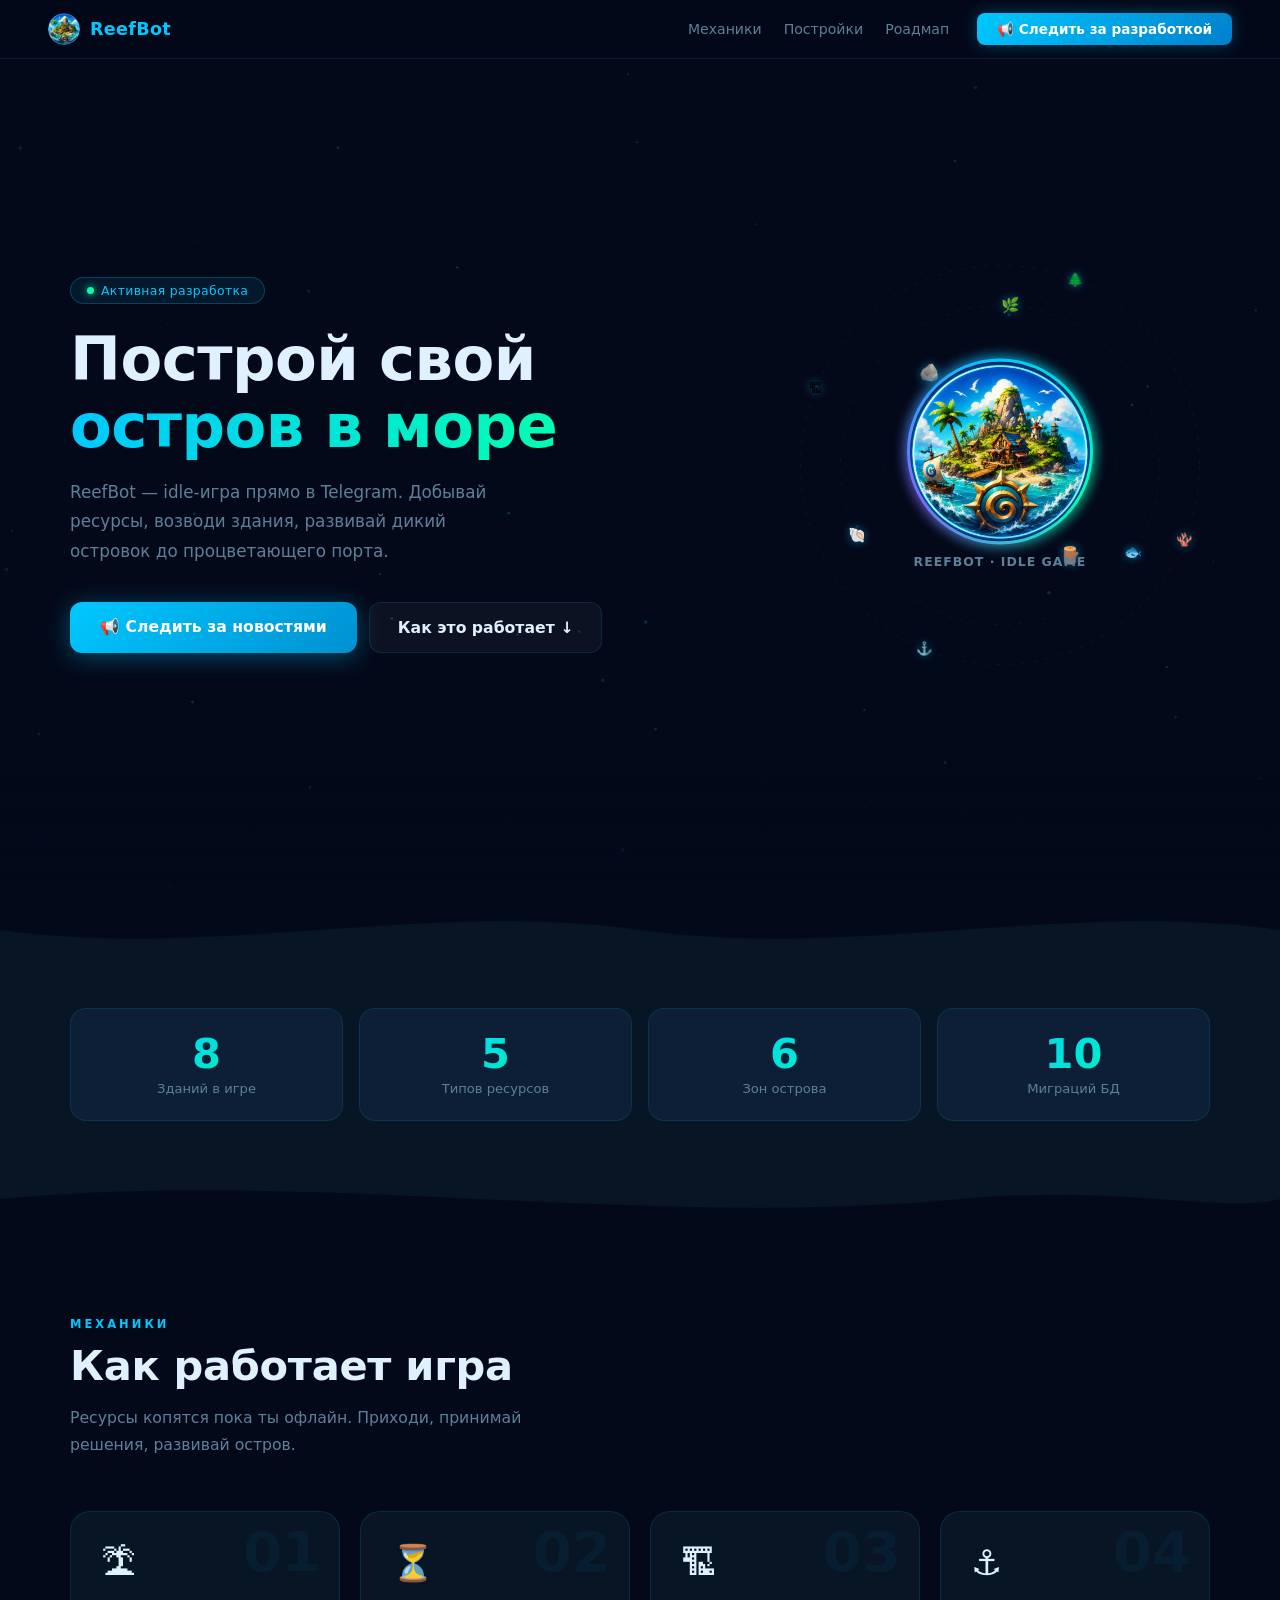
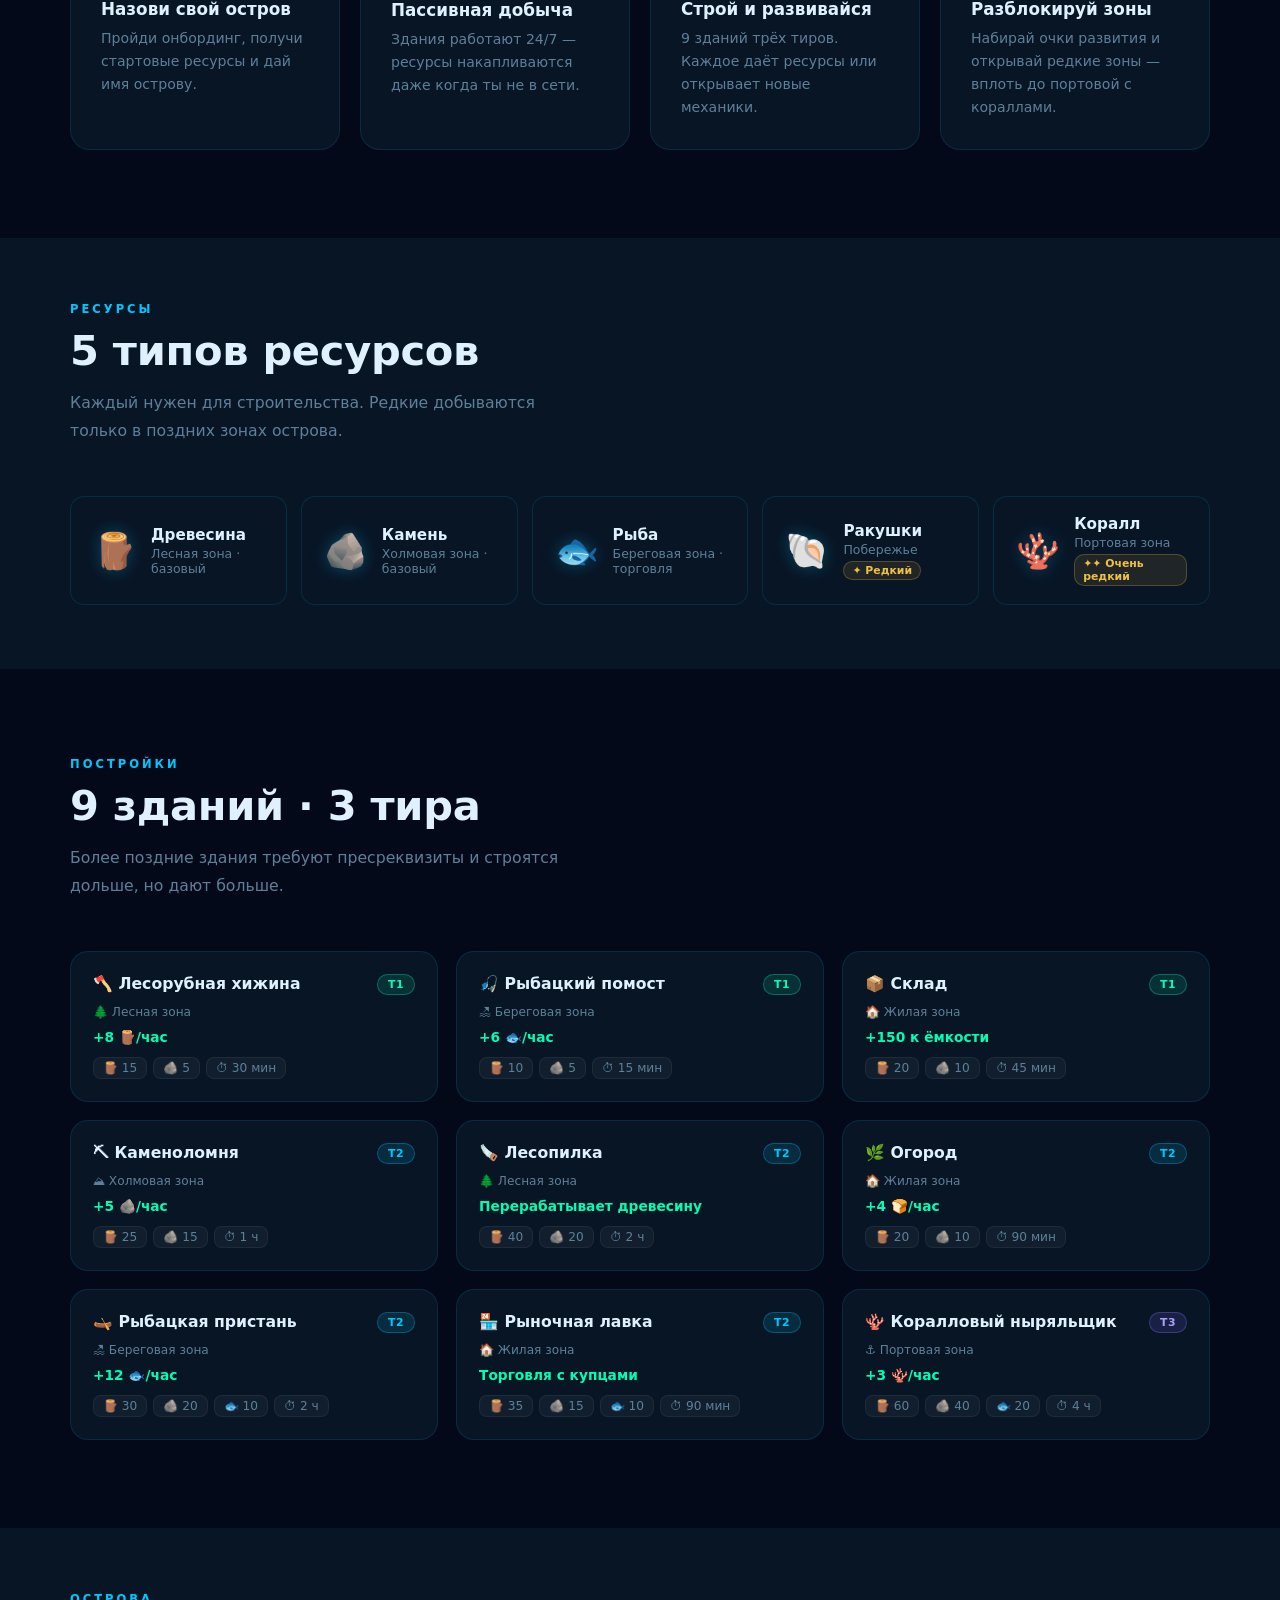
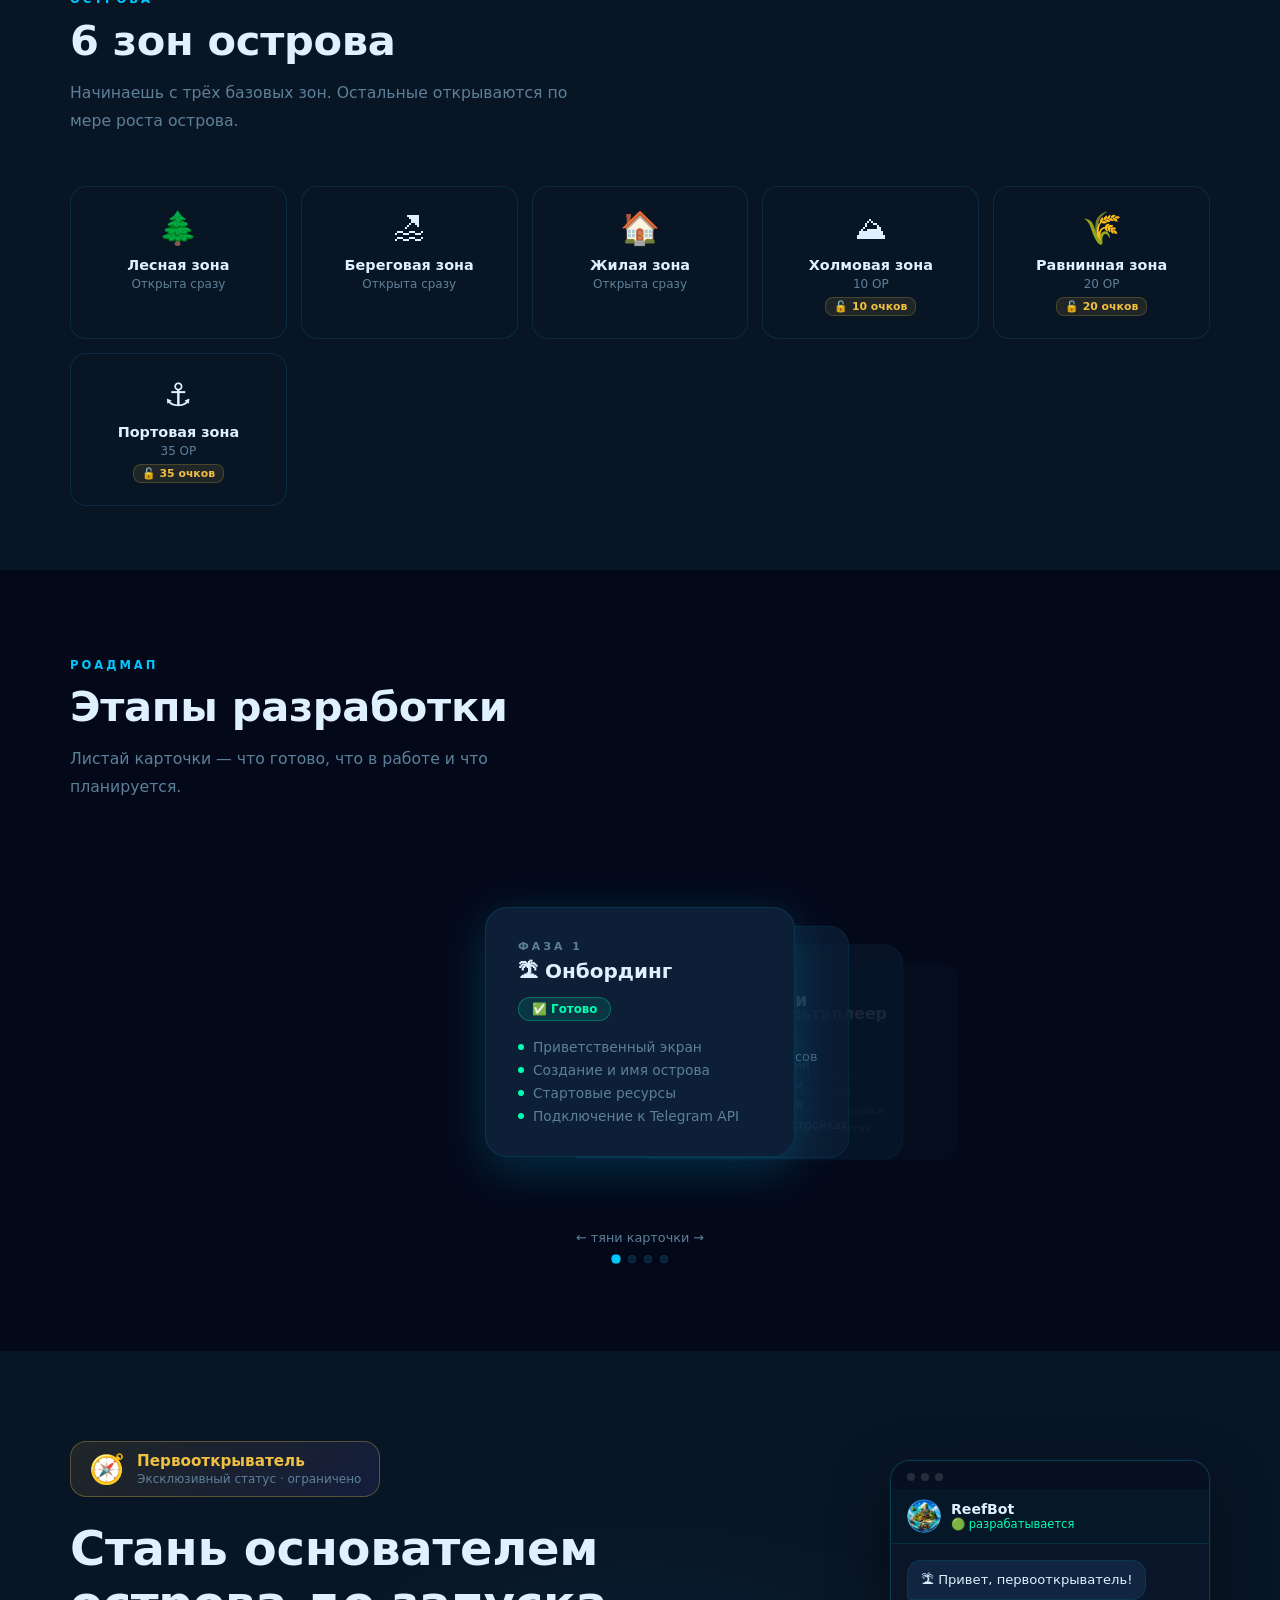
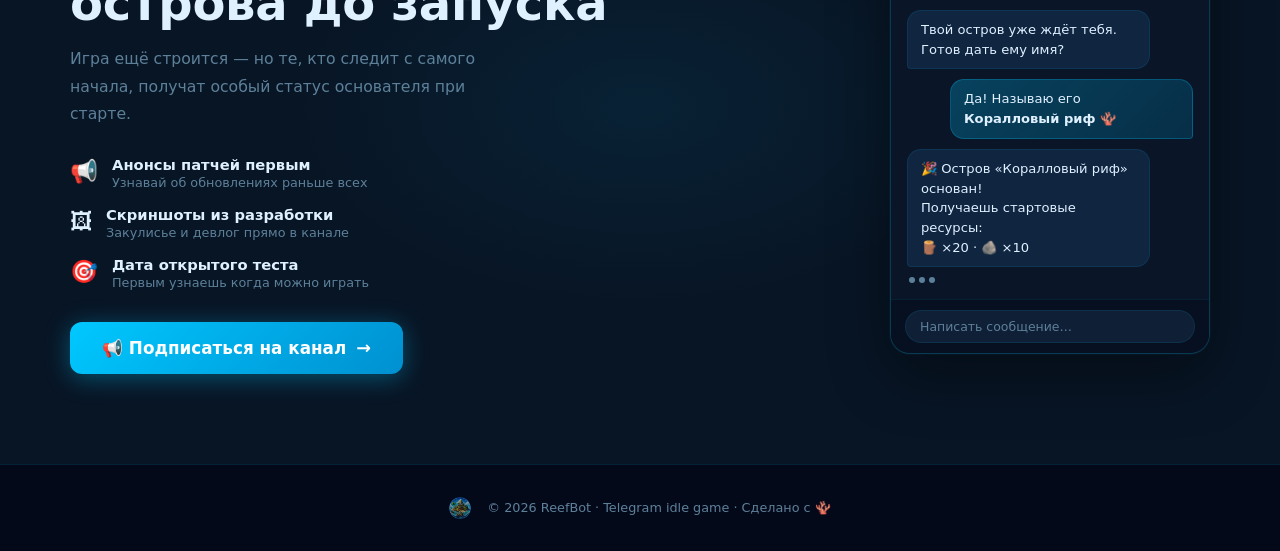
==== commit 326e876c: "feat: fishing progression + levels UI + bonus screen + notification fix" ====
--- a/landing/index.html
+++ b/landing/index.html
@@ -1,641 +1,641 @@
-<!DOCTYPE html>
-<html lang="ru">
-<head>
-  <meta charset="UTF-8"/>
-  <meta name="viewport" content="width=device-width, initial-scale=1.0, maximum-scale=1.0"/>
-  <title>ReefBot — Построй свой остров в Telegram</title>
-  <style>
-    :root {
-      --bg: #04091a;
-      --surface: #081525;
-      --surface2: #0c1f36;
-      --accent: #00c8ff;
-      --accent2: #00ffb3;
-      --accent3: #7c6af7;
-      --gold: #f0c040;
-      --text: #dff0ff;
-      --muted: #5d8099;
-      --border: rgba(0,200,255,.13);
-      --glow: 0 0 32px rgba(0,200,255,.22);
-    }
-    *{box-sizing:border-box;margin:0;padding:0}
-    html{scroll-behavior:smooth;overflow-x:hidden}
-    body{background:var(--bg);color:var(--text);font-family:'Segoe UI',system-ui,sans-serif;overflow-x:hidden;width:100%}
-
-    /* ── ANIMATED BG ── */
-    .bg-layer{position:fixed;inset:0;z-index:0;pointer-events:none}
-    .bg-layer canvas{position:absolute;inset:0;width:100%;height:100%}
-
-    /* ── NAV ── */
-    nav{position:fixed;top:0;left:0;right:0;z-index:200;background:rgba(4,9,26,.8);backdrop-filter:blur(16px);border-bottom:1px solid var(--border);padding:13px 48px;display:flex;align-items:center;gap:28px}
-    .nav-logo{display:flex;align-items:center;gap:10px;text-decoration:none}
-    .nav-logo img{width:32px;height:32px;border-radius:50%;object-fit:cover}
-    .nav-logo span{font-size:1.1rem;font-weight:800;color:var(--accent);letter-spacing:.3px}
-    .nav-links{display:flex;gap:22px;margin-left:auto}
-    .nav-links a{color:var(--muted);text-decoration:none;font-size:.88rem;transition:color .2s}
-    .nav-links a:hover{color:var(--text)}
-    .nav-btn{background:linear-gradient(135deg,var(--accent),#0080cc);color:#fff;padding:8px 20px;border-radius:8px;font-size:.85rem;font-weight:700;text-decoration:none;transition:opacity .2s,transform .15s;box-shadow:0 0 16px rgba(0,200,255,.3)}
-    .nav-btn:hover{opacity:.9;transform:translateY(-1px)}
-
-    /* ── HERO ── */
-    .hero{min-height:100vh;display:flex;align-items:center;justify-content:center;padding:110px 24px 80px;position:relative;overflow:hidden}
-    .hero::after{content:'';position:absolute;bottom:0;left:0;right:0;height:120px;background:linear-gradient(transparent,var(--bg));pointer-events:none}
-    .hero-inner{display:flex;align-items:center;gap:80px;max-width:1140px;width:100%;position:relative;z-index:2}
-    .hero-text{flex:1}
-    .badge{display:inline-flex;align-items:center;gap:7px;background:rgba(0,200,255,.08);border:1px solid rgba(0,200,255,.25);border-radius:24px;padding:5px 16px;font-size:.78rem;color:var(--accent);margin-bottom:22px;letter-spacing:.3px}
-    .badge-dot{width:7px;height:7px;background:var(--accent2);border-radius:50%;animation:pulse 2s infinite;box-shadow:0 0 8px var(--accent2)}
-    h1{font-size:clamp(2.4rem,5.5vw,3.8rem);font-weight:900;line-height:1.1;margin-bottom:18px;letter-spacing:-.5px}
-    h1 .accent{background:linear-gradient(90deg,var(--accent),var(--accent2));-webkit-background-clip:text;-webkit-text-fill-color:transparent;background-clip:text}
-    .hero-sub{color:var(--muted);font-size:1.05rem;line-height:1.75;margin-bottom:36px;max-width:460px}
-    .hero-btns{display:flex;gap:12px;flex-wrap:wrap}
-    .btn-primary{background:linear-gradient(135deg,var(--accent),#0090d0);color:#fff;padding:15px 30px;border-radius:12px;font-weight:800;text-decoration:none;font-size:.98rem;transition:transform .2s,box-shadow .2s;box-shadow:0 4px 24px rgba(0,200,255,.35)}
-    .btn-primary:hover{transform:translateY(-3px);box-shadow:0 8px 32px rgba(0,200,255,.45)}
-    .btn-ghost{background:rgba(255,255,255,.04);color:var(--text);padding:15px 28px;border-radius:12px;font-weight:600;text-decoration:none;font-size:.98rem;border:1px solid var(--border);transition:border-color .2s,background .2s}
-    .btn-ghost:hover{border-color:var(--accent);background:rgba(0,200,255,.06)}
-
-    /* ── LOGO ORBITAL ── */
-    .hero-visual{flex:0 0 420px;position:relative;height:420px}
-    #orbitCanvas{position:absolute;inset:0;width:100%;height:100%}
-    .logo-wrap{position:absolute;top:50%;left:50%;transform:translate(-50%,-50%);z-index:3;pointer-events:none;text-align:center}
-    .logo-ring{width:180px;height:180px;border-radius:50%;position:relative;animation:float 4s ease-in-out infinite}
-    .logo-ring::before{content:'';position:absolute;inset:-6px;border-radius:50%;background:conic-gradient(from 0deg,var(--accent),var(--accent2),var(--accent3),var(--accent));animation:spin 4s linear infinite;filter:blur(6px);opacity:.7}
-    .logo-ring::after{content:'';position:absolute;inset:-3px;border-radius:50%;background:conic-gradient(from 0deg,var(--accent),var(--accent2),var(--accent3),var(--accent));animation:spin 4s linear infinite}
-    .logo-img{width:180px;height:180px;border-radius:50%;object-fit:cover;position:relative;z-index:1;display:block}
-    .logo-tagline{font-size:.78rem;color:var(--muted);margin-top:12px;font-weight:600;letter-spacing:1px;text-transform:uppercase}
-
-    /* ── WAVE DIVIDER ── */
-    .wave-divider{width:100%;overflow:hidden;line-height:0;display:block}
-    .wave-divider svg{display:block;width:100%}
-
-    /* ── STATS ── */
-    .stats-band{padding:48px 24px;background:var(--surface);position:relative}
-    .stats-inner{max-width:1140px;margin:0 auto;display:grid;grid-template-columns:repeat(auto-fit,minmax(160px,1fr));gap:16px}
-    .stat-card{background:var(--surface2);border:1px solid var(--border);border-radius:16px;padding:24px 20px;text-align:center;transition:border-color .3s,transform .2s}
-    .stat-card:hover{border-color:var(--accent);transform:translateY(-2px)}
-    .stat-num{font-size:2.6rem;font-weight:900;line-height:1;background:linear-gradient(135deg,var(--accent),var(--accent2));-webkit-background-clip:text;-webkit-text-fill-color:transparent;background-clip:text}
-    .stat-lbl{color:var(--muted);font-size:.82rem;margin-top:6px;font-weight:500}
-
-    /* ── SECTIONS ── */
-    section{padding:88px 24px;position:relative}
-    .container{max-width:1140px;margin:0 auto}
-    .section-eyebrow{font-size:.72rem;font-weight:800;letter-spacing:3px;text-transform:uppercase;color:var(--accent);margin-bottom:10px}
-    .section-title{font-size:clamp(1.7rem,3.5vw,2.6rem);font-weight:900;margin-bottom:14px;letter-spacing:-.3px}
-    .section-sub{color:var(--muted);font-size:.98rem;line-height:1.75;max-width:520px;margin-bottom:52px}
-
-    /* ── HOW IT WORKS ── */
-    .steps{display:grid;grid-template-columns:repeat(auto-fit,minmax(230px,1fr));gap:20px}
-    .step{background:var(--surface);border:1px solid var(--border);border-radius:20px;padding:30px;position:relative;overflow:hidden;transition:border-color .3s,transform .2s,box-shadow .3s;cursor:default}
-    .step:hover{border-color:rgba(0,200,255,.45);transform:translateY(-4px);box-shadow:var(--glow)}
-    .step-glow{position:absolute;inset:0;opacity:0;background:radial-gradient(circle at 50% 0%,rgba(0,200,255,.08),transparent 70%);transition:opacity .3s}
-    .step:hover .step-glow{opacity:1}
-    .step-num{font-size:3.5rem;font-weight:900;color:rgba(0,200,255,.05);position:absolute;top:12px;right:18px;line-height:1}
-    .step-icon{font-size:2.2rem;margin-bottom:16px}
-    .step h3{font-size:1.05rem;font-weight:800;margin-bottom:8px}
-    .step p{color:var(--muted);font-size:.88rem;line-height:1.65}
-
-    /* ── RESOURCES ── */
-    .res-grid{display:flex;flex-wrap:wrap;gap:14px}
-    .res-card{background:var(--surface);border:1px solid var(--border);border-radius:14px;padding:18px 22px;display:flex;align-items:center;gap:14px;flex:1;min-width:180px;transition:border-color .25s,transform .2s}
-    .res-card:hover{border-color:var(--accent);transform:translateY(-2px)}
-    .res-emoji{font-size:2.2rem;filter:drop-shadow(0 0 8px rgba(0,200,255,.3))}
-    .res-name{font-weight:700;font-size:.95rem}
-    .res-sub{color:var(--muted);font-size:.78rem;margin-top:2px}
-    .res-rare{font-size:.68rem;font-weight:700;color:var(--gold);background:rgba(240,192,64,.1);border:1px solid rgba(240,192,64,.25);border-radius:10px;padding:2px 8px;display:inline-block;margin-top:4px}
-
-    /* ── BUILDINGS ── */
-    .bld-grid{display:grid;grid-template-columns:repeat(auto-fill,minmax(290px,1fr));gap:18px}
-    .bld-card{background:var(--surface);border:1px solid var(--border);border-radius:18px;padding:22px;transition:border-color .3s,transform .2s,box-shadow .25s}
-    .bld-card:hover{transform:translateY(-4px);box-shadow:var(--glow)}
-    .bld-head{display:flex;align-items:flex-start;justify-content:space-between;margin-bottom:10px;gap:8px}
-    .bld-name{font-weight:800;font-size:.98rem;line-height:1.3}
-    .tier{font-size:.68rem;font-weight:800;padding:3px 10px;border-radius:20px;white-space:nowrap;letter-spacing:.5px;flex-shrink:0}
-    .t1{background:rgba(0,255,179,.12);color:var(--accent2);border:1px solid rgba(0,255,179,.3)}
-    .t2{background:rgba(0,200,255,.12);color:var(--accent);border:1px solid rgba(0,200,255,.3)}
-    .t3{background:rgba(124,106,247,.15);color:#a99ff8;border:1px solid rgba(124,106,247,.35)}
-    .bld-zone{font-size:.76rem;color:var(--muted);margin-bottom:10px}
-    .bld-effect{font-size:.86rem;font-weight:700;color:var(--accent2);margin-bottom:12px}
-    .bld-cost{display:flex;flex-wrap:wrap;gap:6px}
-    .chip{background:rgba(255,255,255,.04);border:1px solid rgba(255,255,255,.06);border-radius:8px;padding:3px 9px;font-size:.76rem;color:var(--muted)}
-    .bld-card.t1-card:hover{border-color:rgba(0,255,179,.4)}
-    .bld-card.t2-card:hover{border-color:rgba(0,200,255,.4)}
-    .bld-card.t3-card:hover{border-color:rgba(124,106,247,.5)}
-
-    /* ── ZONES ── */
-    .zones-grid{display:grid;grid-template-columns:repeat(auto-fill,minmax(180px,1fr));gap:14px}
-    .zone-card{background:var(--surface);border:1px solid var(--border);border-radius:16px;padding:22px 18px;text-align:center;transition:border-color .25s,transform .2s}
-    .zone-card:hover{border-color:var(--accent);transform:translateY(-3px)}
-    .zone-emoji{font-size:2rem;margin-bottom:10px;display:block}
-    .zone-name{font-weight:700;font-size:.9rem;margin-bottom:4px}
-    .zone-req{font-size:.75rem;color:var(--muted)}
-    .zone-locked{font-size:.68rem;font-weight:700;color:var(--gold);background:rgba(240,192,64,.1);border:1px solid rgba(240,192,64,.2);border-radius:8px;padding:2px 8px;display:inline-block;margin-top:6px}
-
-    /* ── ROADMAP ── */
-    .roadmap-scene{position:relative;height:360px;display:flex;align-items:center;justify-content:center;perspective:1200px;user-select:none;overflow:hidden}
-    .rcard{position:absolute;width:310px;background:var(--surface2);border:1px solid var(--border);border-radius:22px;padding:32px;cursor:grab;touch-action:none;transition:transform .42s cubic-bezier(.34,1.4,.64,1),opacity .3s,box-shadow .3s}
-    .rcard.active-card{box-shadow:0 12px 48px rgba(0,200,255,.2)}
-    .rcard:active{cursor:grabbing}
-    .rcard-eyebrow{font-size:.68rem;font-weight:800;letter-spacing:3px;text-transform:uppercase;color:var(--muted);margin-bottom:6px}
-    .rcard-title{font-size:1.25rem;font-weight:900;margin-bottom:14px}
-    .rcard-status{display:inline-flex;align-items:center;gap:6px;padding:4px 13px;border-radius:20px;font-size:.74rem;font-weight:800;margin-bottom:18px}
-    .done .rcard-status{background:rgba(0,255,179,.1);color:var(--accent2);border:1px solid rgba(0,255,179,.3)}
-    .progress .rcard-status{background:rgba(0,200,255,.1);color:var(--accent);border:1px solid rgba(0,200,255,.3)}
-    .planned .rcard-status{background:rgba(93,128,153,.08);color:var(--muted);border:1px solid rgba(93,128,153,.2)}
-    .rcard-list{list-style:none;display:flex;flex-direction:column;gap:7px}
-    .rcard-list li{font-size:.86rem;color:var(--muted);display:flex;align-items:center;gap:9px}
-    .rcard-list li::before{content:'';width:6px;height:6px;border-radius:50%;flex-shrink:0}
-    .done .rcard-list li::before{background:var(--accent2)}
-    .progress .rcard-list li::before{background:var(--accent);animation:pulse 2s infinite}
-    .planned .rcard-list li::before{background:rgba(93,128,153,.4)}
-    .road-hint{text-align:center;color:var(--muted);font-size:.8rem;margin-top:18px}
-    .road-dots{display:flex;gap:8px;justify-content:center;margin-top:10px}
-    .rdot{width:8px;height:8px;border-radius:50%;background:var(--surface2);border:1px solid var(--border);transition:background .3s,transform .2s}
-    .rdot.on{background:var(--accent);transform:scale(1.2)}
-
-    /* ── CTA ── */
-    .cta-section{position:relative;overflow:hidden;padding:90px 24px;background:var(--surface)}
-    .cta-glow{position:absolute;top:50%;left:50%;transform:translate(-50%,-50%);width:min(700px,100%);height:400px;background:radial-gradient(ellipse,rgba(0,200,255,.07),transparent 70%);pointer-events:none}
-    .cta-inner{max-width:1140px;margin:0 auto;display:flex;align-items:center;gap:72px;position:relative;z-index:1}
-    .cta-left{flex:1}
-    .cta-right{flex:0 0 320px}
-    .cta-explorer-badge{display:inline-flex;align-items:center;gap:12px;background:linear-gradient(135deg,rgba(240,192,64,.1),rgba(124,106,247,.1));border:1px solid rgba(240,192,64,.3);border-radius:16px;padding:10px 18px;margin-bottom:24px}
-    .cta-badge-icon{font-size:1.8rem}
-    .cta-badge-title{font-weight:800;font-size:.95rem;color:var(--gold)}
-    .cta-badge-sub{font-size:.75rem;color:var(--muted);margin-top:2px}
-    .cta-title{font-size:clamp(1.9rem,4vw,3rem);font-weight:900;margin-bottom:14px;letter-spacing:-.3px;line-height:1.15}
-    .cta-desc{color:var(--muted);font-size:.98rem;line-height:1.75;margin-bottom:28px;max-width:440px}
-    .cta-perks{display:flex;flex-direction:column;gap:16px;margin-bottom:32px}
-    .perk{display:flex;align-items:flex-start;gap:14px}
-    .perk-icon{font-size:1.4rem;flex-shrink:0;margin-top:2px}
-    .perk-t{font-weight:700;font-size:.92rem;margin-bottom:2px}
-    .perk-s{color:var(--muted);font-size:.8rem}
-    .cta-btn-big{display:inline-flex;align-items:center;gap:10px;font-size:1.05rem;padding:16px 32px}
-    .btn-arrow{font-size:1.1rem;transition:transform .2s}
-    .cta-btn-big:hover .btn-arrow{transform:translateX(4px)}
-    /* phone mockup */
-    .cta-phone{background:#0a1628;border:1px solid rgba(0,200,255,.2);border-radius:20px;overflow:hidden;box-shadow:0 20px 60px rgba(0,0,0,.4),0 0 0 1px rgba(0,200,255,.05)}
-    .phone-bar{display:flex;gap:6px;padding:12px 16px 8px;background:#061020}
-    .phone-dot{width:8px;height:8px;border-radius:50%;background:rgba(255,255,255,.12)}
-    .phone-header{display:flex;align-items:center;gap:10px;padding:10px 16px;background:#061828;border-bottom:1px solid rgba(0,200,255,.1)}
-    .phone-avatar{width:34px;height:34px;border-radius:50%;object-fit:cover}
-    .phone-name{font-weight:700;font-size:.88rem}
-    .phone-status{font-size:.72rem;color:var(--accent2)}
-    .phone-msgs{padding:16px;display:flex;flex-direction:column;gap:10px;min-height:220px}
-    .msg{display:flex;max-width:85%}
-    .msg-bot{align-self:flex-start}
-    .msg-user{align-self:flex-end}
-    .msg-text{padding:9px 13px;border-radius:14px;font-size:.82rem;line-height:1.5}
-    .msg-bot .msg-text{background:#0f2540;border:1px solid rgba(0,200,255,.1);border-bottom-left-radius:4px}
-    .msg-user .msg-text{background:linear-gradient(135deg,rgba(0,200,255,.25),rgba(0,144,200,.2));border:1px solid rgba(0,200,255,.25);border-bottom-right-radius:4px}
-    .msg-typing{align-self:flex-start}
-    .msg-typing span{display:inline-block;width:6px;height:6px;border-radius:50%;background:var(--muted);margin:0 2px;animation:typingDot 1.2s infinite}
-    .msg-typing span:nth-child(2){animation-delay:.2s}
-    .msg-typing span:nth-child(3){animation-delay:.4s}
-    @keyframes typingDot{0%,60%,100%{transform:translateY(0);opacity:.4}30%{transform:translateY(-5px);opacity:1}}
-    .phone-input-bar{padding:10px 14px;background:#061020;border-top:1px solid rgba(0,200,255,.08)}
-    .phone-input-fake{background:#0f1f35;border:1px solid rgba(0,200,255,.1);border-radius:20px;padding:8px 14px;font-size:.78rem;color:var(--muted)}
-    .cta-btns{display:flex;gap:14px;justify-content:center;flex-wrap:wrap}
-    @media(max-width:900px){
-      .cta-inner{flex-direction:column;gap:48px}
-      .cta-right{width:100%;max-width:340px;align-self:center}
-      .cta-title{text-align:center}
-      .cta-desc{text-align:center;margin-left:auto;margin-right:auto}
-      .cta-explorer-badge{align-self:center}
-    }
-
-    /* ── FOOTER ── */
-    footer{padding:32px 24px;text-align:center;color:var(--muted);font-size:.8rem;border-top:1px solid var(--border);display:flex;align-items:center;justify-content:center;gap:16px}
-    footer img{width:22px;height:22px;border-radius:50%;object-fit:cover;opacity:.6}
-
-    /* ── ANIMATIONS ── */
-    @keyframes pulse{0%,100%{opacity:1}50%{opacity:.35}}
-    @keyframes float{0%,100%{transform:translateY(0)}50%{transform:translateY(-10px)}}
-    @keyframes spin{from{transform:rotate(0deg)}to{transform:rotate(360deg)}}
-    @keyframes fadeup{from{opacity:0;transform:translateY(24px)}to{opacity:1;transform:none}}
-    .fadeup{animation:fadeup .7s ease both}
-    .fadeup-d1{animation-delay:.1s}
-    .fadeup-d2{animation-delay:.2s}
-    .fadeup-d3{animation-delay:.3s}
-
-    @media(max-width:800px){
-      /* NAV */
-      nav{padding:12px 16px}
-      .nav-links{display:none}
-      .nav-btn{padding:7px 14px;font-size:.78rem}
-
-      /* HERO */
-      .hero{padding:80px 16px 40px;min-height:unset}
-      .hero::after{height:60px}
-      .hero-inner{flex-direction:column-reverse;gap:24px;text-align:center}
-      .hero-visual{flex:none;width:220px;height:220px;align-self:center}
-      .logo-ring,.logo-img{width:110px;height:110px}
-      .logo-tagline{font-size:.7rem}
-      .hero-sub{margin-left:auto;margin-right:auto;font-size:.92rem}
-      .hero-btns{justify-content:center;flex-direction:column;align-items:center}
-      .btn-primary,.btn-ghost{width:100%;max-width:300px;text-align:center;justify-content:center}
-      .badge{font-size:.72rem}
-
-      /* STATS */
-      .stats-band{padding:32px 16px}
-      .stats-inner{grid-template-columns:repeat(2,1fr);gap:10px}
-      .stat-card{padding:18px 12px}
-      .stat-num{font-size:2.1rem}
-
-      /* SECTIONS */
-      section{padding:52px 16px}
-      .section-title{font-size:1.5rem}
-      .section-sub{font-size:.9rem;margin-bottom:32px}
-
-      /* HOW IT WORKS */
-      .steps{grid-template-columns:1fr;gap:14px}
-      .step{padding:22px 20px}
-
-      /* RESOURCES */
-      .res-grid{flex-direction:column}
-      .res-card{min-width:unset}
-
-      /* BUILDINGS */
-      .bld-grid{grid-template-columns:1fr;gap:14px}
-      .bld-card{padding:18px}
-
-      /* ZONES */
-      .zones-grid{grid-template-columns:repeat(2,1fr);gap:10px}
-      .zone-card{padding:16px 12px}
-
-      /* ROADMAP */
-      .roadmap-scene{height:400px;margin:0 -16px;padding:0 16px}
-      .rcard{width:calc(100vw - 64px);max-width:280px;padding:22px}
-      .rcard-title{font-size:1.05rem}
-
-      /* CTA */
-      .cta-section{padding:60px 16px}
-      .cta-inner{flex-direction:column;gap:36px}
-      .cta-right{width:100%;max-width:100%;align-self:stretch}
-      .cta-title{font-size:1.7rem;text-align:center}
-      .cta-desc{text-align:center;margin-left:auto;margin-right:auto}
-      .cta-explorer-badge{align-self:center}
-      .cta-perks{gap:12px}
-      .cta-btn-big{width:100%;justify-content:center}
-      .phone-msgs{min-height:180px}
-
-      /* FOOTER */
-      footer{flex-direction:column;gap:8px;padding:24px 16px}
-    }
-
-    @media(max-width:380px){
-      .stats-inner{grid-template-columns:1fr 1fr}
-      .zones-grid{grid-template-columns:1fr 1fr}
-      .rcard{width:calc(100vw - 48px)}
-    }
-  </style>
-</head>
-<body>
-
-<!-- BG PARTICLES -->
-<div class="bg-layer"><canvas id="bgCanvas"></canvas></div>
-
-<!-- NAV -->
-<nav>
-  <a class="nav-logo" href="#">
-    <img src="logo.png" alt="ReefBot"/>
-    <span>ReefBot</span>
-  </a>
-  <div class="nav-links">
-    <a href="#how">Механики</a>
-    <a href="#buildings">Постройки</a>
-    <a href="#roadmap">Роадмап</a>
-  </div>
-  <a class="nav-btn" href="https://t.me/reefbot_news" target="_blank">📢 Следить за разработкой</a>
-</nav>
-
-<!-- HERO -->
-<section class="hero">
-  <div class="hero-inner">
-    <div class="hero-text fadeup">
-      <div class="badge"><span class="badge-dot"></span>Активная разработка</div>
-      <h1>Построй свой<br/><span class="accent">остров в море</span></h1>
-      <p class="hero-sub">ReefBot — idle-игра прямо в Telegram. Добывай ресурсы, возводи здания, развивай дикий островок до процветающего порта.</p>
-      <div class="hero-btns">
-        <a class="btn-primary" href="https://t.me/reefbot_news" target="_blank">📢 Следить за новостями</a>
-        <a class="btn-ghost" href="#how">Как это работает ↓</a>
-      </div>
-    </div>
-    <div class="hero-visual fadeup fadeup-d2">
-      <canvas id="orbitCanvas"></canvas>
-      <div class="logo-wrap">
-        <div class="logo-ring">
-          <img src="logo.png" alt="ReefBot" class="logo-img"/>
-        </div>
-        <div class="logo-tagline">ReefBot · idle game</div>
-      </div>
-    </div>
-  </div>
-</section>
-
-<!-- WAVE -->
-<div class="wave-divider" style="background:var(--bg)">
-  <svg viewBox="0 0 1440 60" preserveAspectRatio="none" height="60" fill="none" xmlns="http://www.w3.org/2000/svg">
-    <path d="M0,30 C240,60 480,0 720,30 C960,60 1200,0 1440,30 L1440,60 L0,60 Z" fill="#081525"/>
-  </svg>
-</div>
-
-<!-- STATS -->
-<div class="stats-band">
-  <div class="stats-inner">
-    <div class="stat-card"><div class="stat-num" id="stat-buildings">—</div><div class="stat-lbl">Зданий в игре</div></div>
-    <div class="stat-card"><div class="stat-num" id="stat-resources">—</div><div class="stat-lbl">Типов ресурсов</div></div>
-    <div class="stat-card"><div class="stat-num" id="stat-zones">—</div><div class="stat-lbl">Зон острова</div></div>
-    <div class="stat-card"><div class="stat-num" id="stat-migrations">—</div><div class="stat-lbl">Миграций БД</div></div>
-  </div>
-</div>
-
-<!-- WAVE 2 -->
-<div class="wave-divider" style="background:var(--surface)">
-  <svg viewBox="0 0 1440 60" preserveAspectRatio="none" height="60" fill="none" xmlns="http://www.w3.org/2000/svg">
-    <path d="M0,30 C360,0 720,60 1080,30 C1260,15 1380,45 1440,30 L1440,60 L0,60 Z" fill="#04091a"/>
-  </svg>
-</div>
-
-<!-- HOW IT WORKS -->
-<section id="how">
-  <div class="container">
-    <div class="section-eyebrow">Механики</div>
-    <div class="section-title">Как работает игра</div>
-    <p class="section-sub">Ресурсы копятся пока ты офлайн. Приходи, принимай решения, развивай остров.</p>
-    <div class="steps">
-      <div class="step"><div class="step-glow"></div><div class="step-num">01</div><div class="step-icon">🏝</div><h3>Назови свой остров</h3><p>Пройди онбординг, получи стартовые ресурсы и дай имя острову.</p></div>
-      <div class="step"><div class="step-glow"></div><div class="step-num">02</div><div class="step-icon">⏳</div><h3>Пассивная добыча</h3><p>Здания работают 24/7 — ресурсы накапливаются даже когда ты не в сети.</p></div>
-      <div class="step"><div class="step-glow"></div><div class="step-num">03</div><div class="step-icon">🏗</div><h3>Строй и развивайся</h3><p>9 зданий трёх тиров. Каждое даёт ресурсы или открывает новые механики.</p></div>
-      <div class="step"><div class="step-glow"></div><div class="step-num">04</div><div class="step-icon">⚓</div><h3>Разблокируй зоны</h3><p>Набирай очки развития и открывай редкие зоны — вплоть до портовой с кораллами.</p></div>
-    </div>
-  </div>
-</section>
-
-<!-- RESOURCES -->
-<section style="background:var(--surface);padding:64px 24px">
-  <div class="container">
-    <div class="section-eyebrow">Ресурсы</div>
-    <div class="section-title">5 типов ресурсов</div>
-    <p class="section-sub">Каждый нужен для строительства. Редкие добываются только в поздних зонах острова.</p>
-    <div class="res-grid">
-      <div class="res-card"><div class="res-emoji">🪵</div><div><div class="res-name">Древесина</div><div class="res-sub">Лесная зона · базовый</div></div></div>
-      <div class="res-card"><div class="res-emoji">🪨</div><div><div class="res-name">Камень</div><div class="res-sub">Холмовая зона · базовый</div></div></div>
-      <div class="res-card"><div class="res-emoji">🐟</div><div><div class="res-name">Рыба</div><div class="res-sub">Береговая зона · торговля</div></div></div>
-      <div class="res-card"><div class="res-emoji">🐚</div><div><div class="res-name">Ракушки</div><div class="res-sub">Побережье<br/><span class="res-rare">✦ Редкий</span></div></div></div>
-      <div class="res-card"><div class="res-emoji">🪸</div><div><div class="res-name">Коралл</div><div class="res-sub">Портовая зона<br/><span class="res-rare">✦✦ Очень редкий</span></div></div></div>
-    </div>
-  </div>
-</section>
-
-<!-- BUILDINGS -->
-<section id="buildings">
-  <div class="container">
-    <div class="section-eyebrow">Постройки</div>
-    <div class="section-title">9 зданий · 3 тира</div>
-    <p class="section-sub">Более поздние здания требуют пресреквизиты и строятся дольше, но дают больше.</p>
-    <div class="bld-grid">
-      <div class="bld-card t1-card"><div class="bld-head"><div class="bld-name">🪓 Лесорубная хижина</div><span class="tier t1">T1</span></div><div class="bld-zone">🌲 Лесная зона</div><div class="bld-effect">+8 🪵/час</div><div class="bld-cost"><span class="chip">🪵 15</span><span class="chip">🪨 5</span><span class="chip">⏱ 30 мин</span></div></div>
-      <div class="bld-card t1-card"><div class="bld-head"><div class="bld-name">🎣 Рыбацкий помост</div><span class="tier t1">T1</span></div><div class="bld-zone">🏖 Береговая зона</div><div class="bld-effect">+6 🐟/час</div><div class="bld-cost"><span class="chip">🪵 10</span><span class="chip">🪨 5</span><span class="chip">⏱ 15 мин</span></div></div>
-      <div class="bld-card t1-card"><div class="bld-head"><div class="bld-name">📦 Склад</div><span class="tier t1">T1</span></div><div class="bld-zone">🏠 Жилая зона</div><div class="bld-effect">+150 к ёмкости</div><div class="bld-cost"><span class="chip">🪵 20</span><span class="chip">🪨 10</span><span class="chip">⏱ 45 мин</span></div></div>
-      <div class="bld-card t2-card"><div class="bld-head"><div class="bld-name">⛏ Каменоломня</div><span class="tier t2">T2</span></div><div class="bld-zone">⛰ Холмовая зона</div><div class="bld-effect">+5 🪨/час</div><div class="bld-cost"><span class="chip">🪵 25</span><span class="chip">🪨 15</span><span class="chip">⏱ 1 ч</span></div></div>
-      <div class="bld-card t2-card"><div class="bld-head"><div class="bld-name">🪚 Лесопилка</div><span class="tier t2">T2</span></div><div class="bld-zone">🌲 Лесная зона</div><div class="bld-effect">Перерабатывает древесину</div><div class="bld-cost"><span class="chip">🪵 40</span><span class="chip">🪨 20</span><span class="chip">⏱ 2 ч</span></div></div>
-      <div class="bld-card t2-card"><div class="bld-head"><div class="bld-name">🌿 Огород</div><span class="tier t2">T2</span></div><div class="bld-zone">🏠 Жилая зона</div><div class="bld-effect">+4 🍞/час</div><div class="bld-cost"><span class="chip">🪵 20</span><span class="chip">🪨 10</span><span class="chip">⏱ 90 мин</span></div></div>
-      <div class="bld-card t2-card"><div class="bld-head"><div class="bld-name">🛶 Рыбацкая пристань</div><span class="tier t2">T2</span></div><div class="bld-zone">🏖 Береговая зона</div><div class="bld-effect">+12 🐟/час</div><div class="bld-cost"><span class="chip">🪵 30</span><span class="chip">🪨 20</span><span class="chip">🐟 10</span><span class="chip">⏱ 2 ч</span></div></div>
-      <div class="bld-card t2-card"><div class="bld-head"><div class="bld-name">🏪 Рыночная лавка</div><span class="tier t2">T2</span></div><div class="bld-zone">🏠 Жилая зона</div><div class="bld-effect">Торговля с купцами</div><div class="bld-cost"><span class="chip">🪵 35</span><span class="chip">🪨 15</span><span class="chip">🐟 10</span><span class="chip">⏱ 90 мин</span></div></div>
-      <div class="bld-card t3-card"><div class="bld-head"><div class="bld-name">🪸 Коралловый ныряльщик</div><span class="tier t3">T3</span></div><div class="bld-zone">⚓ Портовая зона</div><div class="bld-effect">+3 🪸/час</div><div class="bld-cost"><span class="chip">🪵 60</span><span class="chip">🪨 40</span><span class="chip">🐟 20</span><span class="chip">⏱ 4 ч</span></div></div>
-    </div>
-  </div>
-</section>
-
-<!-- ZONES -->
-<section style="background:var(--surface);padding:64px 24px">
-  <div class="container">
-    <div class="section-eyebrow">Острова</div>
-    <div class="section-title">6 зон острова</div>
-    <p class="section-sub">Начинаешь с трёх базовых зон. Остальные открываются по мере роста острова.</p>
-    <div class="zones-grid">
-      <div class="zone-card"><span class="zone-emoji">🌲</span><div class="zone-name">Лесная зона</div><div class="zone-req">Открыта сразу</div></div>
-      <div class="zone-card"><span class="zone-emoji">🏖</span><div class="zone-name">Береговая зона</div><div class="zone-req">Открыта сразу</div></div>
-      <div class="zone-card"><span class="zone-emoji">🏠</span><div class="zone-name">Жилая зона</div><div class="zone-req">Открыта сразу</div></div>
-      <div class="zone-card"><span class="zone-emoji">⛰</span><div class="zone-name">Холмовая зона</div><div class="zone-req">10 ОР</div><span class="zone-locked">🔓 10 очков</span></div>
-      <div class="zone-card"><span class="zone-emoji">🌾</span><div class="zone-name">Равнинная зона</div><div class="zone-req">20 ОР</div><span class="zone-locked">🔓 20 очков</span></div>
-      <div class="zone-card"><span class="zone-emoji">⚓</span><div class="zone-name">Портовая зона</div><div class="zone-req">35 ОР</div><span class="zone-locked">🔓 35 очков</span></div>
-    </div>
-  </div>
-</section>
-
-<!-- ROADMAP -->
-<section id="roadmap">
-  <div class="container">
-    <div class="section-eyebrow">Роадмап</div>
-    <div class="section-title">Этапы разработки</div>
-    <p class="section-sub">Листай карточки — что готово, что в работе и что планируется.</p>
-    <div class="roadmap-scene" id="roadmapDeck"></div>
-    <div class="road-hint">← тяни карточки →</div>
-    <div class="road-dots" id="roadDots"></div>
-  </div>
-</section>
-
-<!-- CTA -->
-<div class="cta-section">
-  <div class="cta-glow"></div>
-  <div class="cta-inner">
-    <div class="cta-left">
-      <div class="cta-explorer-badge">
-        <span class="cta-badge-icon">🧭</span>
-        <div>
-          <div class="cta-badge-title">Первооткрыватель</div>
-          <div class="cta-badge-sub">Эксклюзивный статус · ограничено</div>
-        </div>
-      </div>
-      <h2 class="cta-title">Стань основателем<br/><span class="accent">острова до запуска</span></h2>
-      <p class="cta-desc">Игра ещё строится — но те, кто следит с самого начала, получат особый статус основателя при старте.</p>
-      <div class="cta-perks">
-        <div class="perk"><span class="perk-icon">📢</span><div><div class="perk-t">Анонсы патчей первым</div><div class="perk-s">Узнавай об обновлениях раньше всех</div></div></div>
-        <div class="perk"><span class="perk-icon">🖼</span><div><div class="perk-t">Скриншоты из разработки</div><div class="perk-s">Закулисье и девлог прямо в канале</div></div></div>
-        <div class="perk"><span class="perk-icon">🎯</span><div><div class="perk-t">Дата открытого теста</div><div class="perk-s">Первым узнаешь когда можно играть</div></div></div>
-      </div>
-      <a class="btn-primary cta-btn-big" href="https://t.me/reefbot_news" target="_blank">
-        📢 Подписаться на канал
-        <span class="btn-arrow">→</span>
-      </a>
-    </div>
-    <div class="cta-right">
-      <div class="cta-phone">
-        <div class="phone-bar">
-          <div class="phone-dot"></div><div class="phone-dot"></div><div class="phone-dot"></div>
-        </div>
-        <div class="phone-header">
-          <img src="logo.png" alt="" class="phone-avatar"/>
-          <div>
-            <div class="phone-name">ReefBot</div>
-            <div class="phone-status">🟢 разрабатывается</div>
-          </div>
-        </div>
-        <div class="phone-msgs">
-          <div class="msg msg-bot">
-            <div class="msg-text">🏝 Привет, первооткрыватель!</div>
-          </div>
-          <div class="msg msg-bot">
-            <div class="msg-text">Твой остров уже ждёт тебя. Готов дать ему имя?</div>
-          </div>
-          <div class="msg msg-user">
-            <div class="msg-text">Да! Называю его <b>Коралловый риф</b> 🪸</div>
-          </div>
-          <div class="msg msg-bot">
-            <div class="msg-text">🎉 Остров «Коралловый риф» основан!<br/>Получаешь стартовые ресурсы:<br/>🪵 ×20 · 🪨 ×10</div>
-          </div>
-          <div class="msg msg-typing">
-            <span></span><span></span><span></span>
-          </div>
-        </div>
-        <div class="phone-input-bar">
-          <div class="phone-input-fake">Написать сообщение…</div>
-        </div>
-      </div>
-    </div>
-  </div>
-</div>
-
-<footer>
-  <img src="logo.png" alt=""/> © 2026 ReefBot · Telegram idle game · Сделано с 🪸
-</footer>
-
-<script>
-// ── BG PARTICLES ──────────────────────────────────────────
-const bgC = document.getElementById('bgCanvas');
-const bgX = bgC.getContext('2d');
-let bW, bH;
-const dots = [];
-function initBg() {
-  bW = bgC.width = window.innerWidth;
-  bH = bgC.height = window.innerHeight;
-  dots.length = 0;
-  for (let i = 0; i < 60; i++) {
-    dots.push({x:Math.random()*bW, y:Math.random()*bH, r:Math.random()*1.5+.3, vx:(Math.random()-.5)*.2, vy:(Math.random()-.5)*.15, a:Math.random()});
-  }
-}
-initBg(); window.addEventListener('resize', initBg);
-function drawBg() {
-  bgX.clearRect(0,0,bW,bH);
-  dots.forEach(d=>{
-    d.x+=d.vx; d.y+=d.vy; d.a+=.008;
-    if(d.x<0)d.x=bW; if(d.x>bW)d.x=0;
-    if(d.y<0)d.y=bH; if(d.y>bH)d.y=0;
-    const alpha = (Math.sin(d.a)*.5+.5)*.25;
-    bgX.beginPath(); bgX.arc(d.x,d.y,d.r,0,Math.PI*2);
-    bgX.fillStyle=`rgba(0,200,255,${alpha})`; bgX.fill();
-  });
-  requestAnimationFrame(drawBg);
-}
-drawBg();
-
-// ── ORBITAL CANVAS ────────────────────────────────────────
-const canvas = document.getElementById('orbitCanvas');
-const ctx = canvas.getContext('2d');
-let W, H, cx, cy;
-function resizeOrbit() {
-  const rect = canvas.parentElement.getBoundingClientRect();
-  canvas.width = W = rect.width; canvas.height = H = rect.height;
-  cx = W/2; cy = H/2;
-}
-resizeOrbit(); window.addEventListener('resize', resizeOrbit);
-
-function getOrbits() {
-  const base = Math.min(W, H) / 2;
-  return [
-    {r:base*.55, speed:.014, particles:['🪵','🪨'], size:Math.max(13,base*.08)},
-    {r:base*.76, speed:.009, particles:['🐟','🐚','🌿'], size:Math.max(11,base*.07)},
-    {r:base*.95, speed:.006, particles:['🪸','⚓','🏗','🌲'], size:Math.max(10,base*.063)},
-  ];
-}
-let t=0;
-function drawOrbit() {
-  ctx.clearRect(0,0,W,H);
-  const orbits = getOrbits();
-  orbits.forEach((o,oi)=>{
-    ctx.beginPath(); ctx.arc(cx,cy,o.r,0,Math.PI*2);
-    ctx.strokeStyle=`rgba(0,200,255,${.05+oi*.015})`; ctx.lineWidth=1; ctx.setLineDash([4,8]); ctx.stroke();
-    ctx.setLineDash([]);
-    o.particles.forEach((emoji,pi)=>{
-      const angle = t*o.speed+(pi/o.particles.length)*Math.PI*2;
-      const x=cx+Math.cos(angle)*o.r, y=cy+Math.sin(angle)*o.r;
-      ctx.save();
-      ctx.shadowColor='rgba(0,200,255,.5)'; ctx.shadowBlur=8;
-      ctx.font=`${o.size}px serif`; ctx.textAlign='center'; ctx.textBaseline='middle';
-      ctx.fillText(emoji,x,y); ctx.restore();
-    });
-  });
-  t++; requestAnimationFrame(drawOrbit);
-}
-drawOrbit();
-
-// ── STATS FROM JSON ───────────────────────────────────────
-function animCount(el, target) {
-  let cur=0; const step=Math.ceil(target/28);
-  const tmr=setInterval(()=>{cur=Math.min(cur+step,target);el.textContent=cur;if(cur>=target)clearInterval(tmr);},45);
-}
-const statMap={'stat-buildings':s=>s.buildings,'stat-resources':s=>s.resourceTypes,'stat-zones':s=>s.islandZones,'stat-migrations':s=>s.dbMigrations};
-fetch('stats.json?t='+Date.now())
-  .then(r=>r.json())
-  .then(stats=>{
-    const obs=new IntersectionObserver(entries=>{
-      entries.forEach(e=>{if(!e.isIntersecting)return;animCount(e.target,statMap[e.target.id](stats));obs.unobserve(e.target);});
-    },{threshold:.5});
-    Object.keys(statMap).forEach(id=>{const el=document.getElementById(id);if(el)obs.observe(el);});
-  })
-  .catch(()=>{
-    const fb={'stat-buildings':9,'stat-resources':5,'stat-zones':6,'stat-migrations':6};
-    Object.entries(fb).forEach(([id,v])=>{const el=document.getElementById(id);if(el)animCount(el,v);});
-  });
-
-// ── ROADMAP DECK ──────────────────────────────────────────
-const phases=[
-  {cls:'done',eyebrow:'Фаза 1',title:'🏝 Онбординг',status:'✅ Готово',items:['Приветственный экран','Создание и имя острова','Стартовые ресурсы','Подключение к Telegram API']},
-  {cls:'progress',eyebrow:'Фаза 2',title:'🏗 Игровой цикл',status:'🔄 В разработке',items:['Пассивная генерация ресурсов','Строительство 9 зданий','Экран острова и инвентарь','Очки развития и зоны']},
-  {cls:'planned',eyebrow:'Фаза 3',title:'⚓ Экспедиции',status:'📋 Запланировано',items:['Морские экспедиции','Торговля с купцами','Случайные события','Уведомления о постройках']},
-  {cls:'planned',eyebrow:'Фаза 4',title:'🌍 Мультиплеер',status:'🔒 Позже',items:['Альянсы и кланы','Рейтинг островов','Совместные постройки','Глобальные события']},
-];
-const deck=document.getElementById('roadmapDeck');
-const dotsEl=document.getElementById('roadDots');
-let cur=0;
-phases.forEach((p,i)=>{
-  const card=document.createElement('div');
-  card.className=`rcard ${p.cls}`; card.dataset.pos=i;
-  card.innerHTML=`<div class="rcard-eyebrow">${p.eyebrow}</div><div class="rcard-title">${p.title}</div><div class="rcard-status">${p.status}</div><ul class="rcard-list">${p.items.map(it=>`<li>${it}</li>`).join('')}</ul>`;
-  deck.appendChild(card);
-  const dot=document.createElement('div');
-  dot.className='rdot'+(i===0?' on':'');
-  dotsEl.appendChild(dot);
-});
-function updateDeck(){
-  const isMobile = window.innerWidth < 600;
-  const offsetX = isMobile ? 40 : 65;
-  const offsetY = isMobile ? 8 : 10;
-  deck.querySelectorAll('.rcard').forEach((card,i)=>{
-    const off=i-cur;
-    card.style.transform=`translateX(${off*offsetX}px) translateY(${Math.abs(off)*offsetY}px) scale(${1-Math.abs(off)*.07})`;
-    card.style.opacity=String(1-Math.abs(off)*.28);
-    card.style.zIndex=String(100-Math.abs(off)*10);
-    card.classList.toggle('active-card',i===cur);
-  });
-  dotsEl.querySelectorAll('.rdot').forEach((d,i)=>d.classList.toggle('on',i===cur));
-}
-updateDeck();
-let sx=null;
-deck.addEventListener('pointerdown',e=>{sx=e.clientX;deck.setPointerCapture(e.pointerId);});
-deck.addEventListener('pointerup',e=>{
-  if(sx===null)return;
-  const dx=e.clientX-sx;
-  if(dx<-50&&cur<phases.length-1)cur++;
-  if(dx>50&&cur>0)cur--;
-  sx=null; updateDeck();
-});
-deck.addEventListener('click',e=>{
-  const card=e.target.closest('.rcard');
-  if(!card)return;
-  const p=parseInt(card.dataset.pos);
-  if(p!==cur){cur=p;updateDeck();}
-});
-</script>
-</body>
-</html>
+<!DOCTYPE html>
+<html lang="ru">
+<head>
+  <meta charset="UTF-8"/>
+  <meta name="viewport" content="width=device-width, initial-scale=1.0, maximum-scale=1.0"/>
+  <title>ReefBot — Построй свой остров в Telegram</title>
+  <style>
+    :root {
+      --bg: #04091a;
+      --surface: #081525;
+      --surface2: #0c1f36;
+      --accent: #00c8ff;
+      --accent2: #00ffb3;
+      --accent3: #7c6af7;
+      --gold: #f0c040;
+      --text: #dff0ff;
+      --muted: #5d8099;
+      --border: rgba(0,200,255,.13);
+      --glow: 0 0 32px rgba(0,200,255,.22);
+    }
+    *{box-sizing:border-box;margin:0;padding:0}
+    html{scroll-behavior:smooth;overflow-x:hidden}
+    body{background:var(--bg);color:var(--text);font-family:'Segoe UI',system-ui,sans-serif;overflow-x:hidden;width:100%}
+
+    /* ── ANIMATED BG ── */
+    .bg-layer{position:fixed;inset:0;z-index:0;pointer-events:none}
+    .bg-layer canvas{position:absolute;inset:0;width:100%;height:100%}
+
+    /* ── NAV ── */
+    nav{position:fixed;top:0;left:0;right:0;z-index:200;background:rgba(4,9,26,.8);backdrop-filter:blur(16px);border-bottom:1px solid var(--border);padding:13px 48px;display:flex;align-items:center;gap:28px}
+    .nav-logo{display:flex;align-items:center;gap:10px;text-decoration:none}
+    .nav-logo img{width:32px;height:32px;border-radius:50%;object-fit:cover}
+    .nav-logo span{font-size:1.1rem;font-weight:800;color:var(--accent);letter-spacing:.3px}
+    .nav-links{display:flex;gap:22px;margin-left:auto}
+    .nav-links a{color:var(--muted);text-decoration:none;font-size:.88rem;transition:color .2s}
+    .nav-links a:hover{color:var(--text)}
+    .nav-btn{background:linear-gradient(135deg,var(--accent),#0080cc);color:#fff;padding:8px 20px;border-radius:8px;font-size:.85rem;font-weight:700;text-decoration:none;transition:opacity .2s,transform .15s;box-shadow:0 0 16px rgba(0,200,255,.3)}
+    .nav-btn:hover{opacity:.9;transform:translateY(-1px)}
+
+    /* ── HERO ── */
+    .hero{min-height:100vh;display:flex;align-items:center;justify-content:center;padding:110px 24px 80px;position:relative;overflow:hidden}
+    .hero::after{content:'';position:absolute;bottom:0;left:0;right:0;height:120px;background:linear-gradient(transparent,var(--bg));pointer-events:none}
+    .hero-inner{display:flex;align-items:center;gap:80px;max-width:1140px;width:100%;position:relative;z-index:2}
+    .hero-text{flex:1}
+    .badge{display:inline-flex;align-items:center;gap:7px;background:rgba(0,200,255,.08);border:1px solid rgba(0,200,255,.25);border-radius:24px;padding:5px 16px;font-size:.78rem;color:var(--accent);margin-bottom:22px;letter-spacing:.3px}
+    .badge-dot{width:7px;height:7px;background:var(--accent2);border-radius:50%;animation:pulse 2s infinite;box-shadow:0 0 8px var(--accent2)}
+    h1{font-size:clamp(2.4rem,5.5vw,3.8rem);font-weight:900;line-height:1.1;margin-bottom:18px;letter-spacing:-.5px}
+    h1 .accent{background:linear-gradient(90deg,var(--accent),var(--accent2));-webkit-background-clip:text;-webkit-text-fill-color:transparent;background-clip:text}
+    .hero-sub{color:var(--muted);font-size:1.05rem;line-height:1.75;margin-bottom:36px;max-width:460px}
+    .hero-btns{display:flex;gap:12px;flex-wrap:wrap}
+    .btn-primary{background:linear-gradient(135deg,var(--accent),#0090d0);color:#fff;padding:15px 30px;border-radius:12px;font-weight:800;text-decoration:none;font-size:.98rem;transition:transform .2s,box-shadow .2s;box-shadow:0 4px 24px rgba(0,200,255,.35)}
+    .btn-primary:hover{transform:translateY(-3px);box-shadow:0 8px 32px rgba(0,200,255,.45)}
+    .btn-ghost{background:rgba(255,255,255,.04);color:var(--text);padding:15px 28px;border-radius:12px;font-weight:600;text-decoration:none;font-size:.98rem;border:1px solid var(--border);transition:border-color .2s,background .2s}
+    .btn-ghost:hover{border-color:var(--accent);background:rgba(0,200,255,.06)}
+
+    /* ── LOGO ORBITAL ── */
+    .hero-visual{flex:0 0 420px;position:relative;height:420px}
+    #orbitCanvas{position:absolute;inset:0;width:100%;height:100%}
+    .logo-wrap{position:absolute;top:50%;left:50%;transform:translate(-50%,-50%);z-index:3;pointer-events:none;text-align:center}
+    .logo-ring{width:180px;height:180px;border-radius:50%;position:relative;animation:float 4s ease-in-out infinite}
+    .logo-ring::before{content:'';position:absolute;inset:-6px;border-radius:50%;background:conic-gradient(from 0deg,var(--accent),var(--accent2),var(--accent3),var(--accent));animation:spin 4s linear infinite;filter:blur(6px);opacity:.7}
+    .logo-ring::after{content:'';position:absolute;inset:-3px;border-radius:50%;background:conic-gradient(from 0deg,var(--accent),var(--accent2),var(--accent3),var(--accent));animation:spin 4s linear infinite}
+    .logo-img{width:180px;height:180px;border-radius:50%;object-fit:cover;position:relative;z-index:1;display:block}
+    .logo-tagline{font-size:.78rem;color:var(--muted);margin-top:12px;font-weight:600;letter-spacing:1px;text-transform:uppercase}
+
+    /* ── WAVE DIVIDER ── */
+    .wave-divider{width:100%;overflow:hidden;line-height:0;display:block}
+    .wave-divider svg{display:block;width:100%}
+
+    /* ── STATS ── */
+    .stats-band{padding:48px 24px;background:var(--surface);position:relative}
+    .stats-inner{max-width:1140px;margin:0 auto;display:grid;grid-template-columns:repeat(auto-fit,minmax(160px,1fr));gap:16px}
+    .stat-card{background:var(--surface2);border:1px solid var(--border);border-radius:16px;padding:24px 20px;text-align:center;transition:border-color .3s,transform .2s}
+    .stat-card:hover{border-color:var(--accent);transform:translateY(-2px)}
+    .stat-num{font-size:2.6rem;font-weight:900;line-height:1;background:linear-gradient(135deg,var(--accent),var(--accent2));-webkit-background-clip:text;-webkit-text-fill-color:transparent;background-clip:text}
+    .stat-lbl{color:var(--muted);font-size:.82rem;margin-top:6px;font-weight:500}
+
+    /* ── SECTIONS ── */
+    section{padding:88px 24px;position:relative}
+    .container{max-width:1140px;margin:0 auto}
+    .section-eyebrow{font-size:.72rem;font-weight:800;letter-spacing:3px;text-transform:uppercase;color:var(--accent);margin-bottom:10px}
+    .section-title{font-size:clamp(1.7rem,3.5vw,2.6rem);font-weight:900;margin-bottom:14px;letter-spacing:-.3px}
+    .section-sub{color:var(--muted);font-size:.98rem;line-height:1.75;max-width:520px;margin-bottom:52px}
+
+    /* ── HOW IT WORKS ── */
+    .steps{display:grid;grid-template-columns:repeat(auto-fit,minmax(230px,1fr));gap:20px}
+    .step{background:var(--surface);border:1px solid var(--border);border-radius:20px;padding:30px;position:relative;overflow:hidden;transition:border-color .3s,transform .2s,box-shadow .3s;cursor:default}
+    .step:hover{border-color:rgba(0,200,255,.45);transform:translateY(-4px);box-shadow:var(--glow)}
+    .step-glow{position:absolute;inset:0;opacity:0;background:radial-gradient(circle at 50% 0%,rgba(0,200,255,.08),transparent 70%);transition:opacity .3s}
+    .step:hover .step-glow{opacity:1}
+    .step-num{font-size:3.5rem;font-weight:900;color:rgba(0,200,255,.05);position:absolute;top:12px;right:18px;line-height:1}
+    .step-icon{font-size:2.2rem;margin-bottom:16px}
+    .step h3{font-size:1.05rem;font-weight:800;margin-bottom:8px}
+    .step p{color:var(--muted);font-size:.88rem;line-height:1.65}
+
+    /* ── RESOURCES ── */
+    .res-grid{display:flex;flex-wrap:wrap;gap:14px}
+    .res-card{background:var(--surface);border:1px solid var(--border);border-radius:14px;padding:18px 22px;display:flex;align-items:center;gap:14px;flex:1;min-width:180px;transition:border-color .25s,transform .2s}
+    .res-card:hover{border-color:var(--accent);transform:translateY(-2px)}
+    .res-emoji{font-size:2.2rem;filter:drop-shadow(0 0 8px rgba(0,200,255,.3))}
+    .res-name{font-weight:700;font-size:.95rem}
+    .res-sub{color:var(--muted);font-size:.78rem;margin-top:2px}
+    .res-rare{font-size:.68rem;font-weight:700;color:var(--gold);background:rgba(240,192,64,.1);border:1px solid rgba(240,192,64,.25);border-radius:10px;padding:2px 8px;display:inline-block;margin-top:4px}
+
+    /* ── BUILDINGS ── */
+    .bld-grid{display:grid;grid-template-columns:repeat(auto-fill,minmax(290px,1fr));gap:18px}
+    .bld-card{background:var(--surface);border:1px solid var(--border);border-radius:18px;padding:22px;transition:border-color .3s,transform .2s,box-shadow .25s}
+    .bld-card:hover{transform:translateY(-4px);box-shadow:var(--glow)}
+    .bld-head{display:flex;align-items:flex-start;justify-content:space-between;margin-bottom:10px;gap:8px}
+    .bld-name{font-weight:800;font-size:.98rem;line-height:1.3}
+    .tier{font-size:.68rem;font-weight:800;padding:3px 10px;border-radius:20px;white-space:nowrap;letter-spacing:.5px;flex-shrink:0}
+    .t1{background:rgba(0,255,179,.12);color:var(--accent2);border:1px solid rgba(0,255,179,.3)}
+    .t2{background:rgba(0,200,255,.12);color:var(--accent);border:1px solid rgba(0,200,255,.3)}
+    .t3{background:rgba(124,106,247,.15);color:#a99ff8;border:1px solid rgba(124,106,247,.35)}
+    .bld-zone{font-size:.76rem;color:var(--muted);margin-bottom:10px}
+    .bld-effect{font-size:.86rem;font-weight:700;color:var(--accent2);margin-bottom:12px}
+    .bld-cost{display:flex;flex-wrap:wrap;gap:6px}
+    .chip{background:rgba(255,255,255,.04);border:1px solid rgba(255,255,255,.06);border-radius:8px;padding:3px 9px;font-size:.76rem;color:var(--muted)}
+    .bld-card.t1-card:hover{border-color:rgba(0,255,179,.4)}
+    .bld-card.t2-card:hover{border-color:rgba(0,200,255,.4)}
+    .bld-card.t3-card:hover{border-color:rgba(124,106,247,.5)}
+
+    /* ── ZONES ── */
+    .zones-grid{display:grid;grid-template-columns:repeat(auto-fill,minmax(180px,1fr));gap:14px}
+    .zone-card{background:var(--surface);border:1px solid var(--border);border-radius:16px;padding:22px 18px;text-align:center;transition:border-color .25s,transform .2s}
+    .zone-card:hover{border-color:var(--accent);transform:translateY(-3px)}
+    .zone-emoji{font-size:2rem;margin-bottom:10px;display:block}
+    .zone-name{font-weight:700;font-size:.9rem;margin-bottom:4px}
+    .zone-req{font-size:.75rem;color:var(--muted)}
+    .zone-locked{font-size:.68rem;font-weight:700;color:var(--gold);background:rgba(240,192,64,.1);border:1px solid rgba(240,192,64,.2);border-radius:8px;padding:2px 8px;display:inline-block;margin-top:6px}
+
+    /* ── ROADMAP ── */
+    .roadmap-scene{position:relative;height:360px;display:flex;align-items:center;justify-content:center;perspective:1200px;user-select:none;overflow:hidden}
+    .rcard{position:absolute;width:310px;background:var(--surface2);border:1px solid var(--border);border-radius:22px;padding:32px;cursor:grab;touch-action:none;transition:transform .42s cubic-bezier(.34,1.4,.64,1),opacity .3s,box-shadow .3s}
+    .rcard.active-card{box-shadow:0 12px 48px rgba(0,200,255,.2)}
+    .rcard:active{cursor:grabbing}
+    .rcard-eyebrow{font-size:.68rem;font-weight:800;letter-spacing:3px;text-transform:uppercase;color:var(--muted);margin-bottom:6px}
+    .rcard-title{font-size:1.25rem;font-weight:900;margin-bottom:14px}
+    .rcard-status{display:inline-flex;align-items:center;gap:6px;padding:4px 13px;border-radius:20px;font-size:.74rem;font-weight:800;margin-bottom:18px}
+    .done .rcard-status{background:rgba(0,255,179,.1);color:var(--accent2);border:1px solid rgba(0,255,179,.3)}
+    .progress .rcard-status{background:rgba(0,200,255,.1);color:var(--accent);border:1px solid rgba(0,200,255,.3)}
+    .planned .rcard-status{background:rgba(93,128,153,.08);color:var(--muted);border:1px solid rgba(93,128,153,.2)}
+    .rcard-list{list-style:none;display:flex;flex-direction:column;gap:7px}
+    .rcard-list li{font-size:.86rem;color:var(--muted);display:flex;align-items:center;gap:9px}
+    .rcard-list li::before{content:'';width:6px;height:6px;border-radius:50%;flex-shrink:0}
+    .done .rcard-list li::before{background:var(--accent2)}
+    .progress .rcard-list li::before{background:var(--accent);animation:pulse 2s infinite}
+    .planned .rcard-list li::before{background:rgba(93,128,153,.4)}
+    .road-hint{text-align:center;color:var(--muted);font-size:.8rem;margin-top:18px}
+    .road-dots{display:flex;gap:8px;justify-content:center;margin-top:10px}
+    .rdot{width:8px;height:8px;border-radius:50%;background:var(--surface2);border:1px solid var(--border);transition:background .3s,transform .2s}
+    .rdot.on{background:var(--accent);transform:scale(1.2)}
+
+    /* ── CTA ── */
+    .cta-section{position:relative;overflow:hidden;padding:90px 24px;background:var(--surface)}
+    .cta-glow{position:absolute;top:50%;left:50%;transform:translate(-50%,-50%);width:min(700px,100%);height:400px;background:radial-gradient(ellipse,rgba(0,200,255,.07),transparent 70%);pointer-events:none}
+    .cta-inner{max-width:1140px;margin:0 auto;display:flex;align-items:center;gap:72px;position:relative;z-index:1}
+    .cta-left{flex:1}
+    .cta-right{flex:0 0 320px}
+    .cta-explorer-badge{display:inline-flex;align-items:center;gap:12px;background:linear-gradient(135deg,rgba(240,192,64,.1),rgba(124,106,247,.1));border:1px solid rgba(240,192,64,.3);border-radius:16px;padding:10px 18px;margin-bottom:24px}
+    .cta-badge-icon{font-size:1.8rem}
+    .cta-badge-title{font-weight:800;font-size:.95rem;color:var(--gold)}
+    .cta-badge-sub{font-size:.75rem;color:var(--muted);margin-top:2px}
+    .cta-title{font-size:clamp(1.9rem,4vw,3rem);font-weight:900;margin-bottom:14px;letter-spacing:-.3px;line-height:1.15}
+    .cta-desc{color:var(--muted);font-size:.98rem;line-height:1.75;margin-bottom:28px;max-width:440px}
+    .cta-perks{display:flex;flex-direction:column;gap:16px;margin-bottom:32px}
+    .perk{display:flex;align-items:flex-start;gap:14px}
+    .perk-icon{font-size:1.4rem;flex-shrink:0;margin-top:2px}
+    .perk-t{font-weight:700;font-size:.92rem;margin-bottom:2px}
+    .perk-s{color:var(--muted);font-size:.8rem}
+    .cta-btn-big{display:inline-flex;align-items:center;gap:10px;font-size:1.05rem;padding:16px 32px}
+    .btn-arrow{font-size:1.1rem;transition:transform .2s}
+    .cta-btn-big:hover .btn-arrow{transform:translateX(4px)}
+    /* phone mockup */
+    .cta-phone{background:#0a1628;border:1px solid rgba(0,200,255,.2);border-radius:20px;overflow:hidden;box-shadow:0 20px 60px rgba(0,0,0,.4),0 0 0 1px rgba(0,200,255,.05)}
+    .phone-bar{display:flex;gap:6px;padding:12px 16px 8px;background:#061020}
+    .phone-dot{width:8px;height:8px;border-radius:50%;background:rgba(255,255,255,.12)}
+    .phone-header{display:flex;align-items:center;gap:10px;padding:10px 16px;background:#061828;border-bottom:1px solid rgba(0,200,255,.1)}
+    .phone-avatar{width:34px;height:34px;border-radius:50%;object-fit:cover}
+    .phone-name{font-weight:700;font-size:.88rem}
+    .phone-status{font-size:.72rem;color:var(--accent2)}
+    .phone-msgs{padding:16px;display:flex;flex-direction:column;gap:10px;min-height:220px}
+    .msg{display:flex;max-width:85%}
+    .msg-bot{align-self:flex-start}
+    .msg-user{align-self:flex-end}
+    .msg-text{padding:9px 13px;border-radius:14px;font-size:.82rem;line-height:1.5}
+    .msg-bot .msg-text{background:#0f2540;border:1px solid rgba(0,200,255,.1);border-bottom-left-radius:4px}
+    .msg-user .msg-text{background:linear-gradient(135deg,rgba(0,200,255,.25),rgba(0,144,200,.2));border:1px solid rgba(0,200,255,.25);border-bottom-right-radius:4px}
+    .msg-typing{align-self:flex-start}
+    .msg-typing span{display:inline-block;width:6px;height:6px;border-radius:50%;background:var(--muted);margin:0 2px;animation:typingDot 1.2s infinite}
+    .msg-typing span:nth-child(2){animation-delay:.2s}
+    .msg-typing span:nth-child(3){animation-delay:.4s}
+    @keyframes typingDot{0%,60%,100%{transform:translateY(0);opacity:.4}30%{transform:translateY(-5px);opacity:1}}
+    .phone-input-bar{padding:10px 14px;background:#061020;border-top:1px solid rgba(0,200,255,.08)}
+    .phone-input-fake{background:#0f1f35;border:1px solid rgba(0,200,255,.1);border-radius:20px;padding:8px 14px;font-size:.78rem;color:var(--muted)}
+    .cta-btns{display:flex;gap:14px;justify-content:center;flex-wrap:wrap}
+    @media(max-width:900px){
+      .cta-inner{flex-direction:column;gap:48px}
+      .cta-right{width:100%;max-width:340px;align-self:center}
+      .cta-title{text-align:center}
+      .cta-desc{text-align:center;margin-left:auto;margin-right:auto}
+      .cta-explorer-badge{align-self:center}
+    }
+
+    /* ── FOOTER ── */
+    footer{padding:32px 24px;text-align:center;color:var(--muted);font-size:.8rem;border-top:1px solid var(--border);display:flex;align-items:center;justify-content:center;gap:16px}
+    footer img{width:22px;height:22px;border-radius:50%;object-fit:cover;opacity:.6}
+
+    /* ── ANIMATIONS ── */
+    @keyframes pulse{0%,100%{opacity:1}50%{opacity:.35}}
+    @keyframes float{0%,100%{transform:translateY(0)}50%{transform:translateY(-10px)}}
+    @keyframes spin{from{transform:rotate(0deg)}to{transform:rotate(360deg)}}
+    @keyframes fadeup{from{opacity:0;transform:translateY(24px)}to{opacity:1;transform:none}}
+    .fadeup{animation:fadeup .7s ease both}
+    .fadeup-d1{animation-delay:.1s}
+    .fadeup-d2{animation-delay:.2s}
+    .fadeup-d3{animation-delay:.3s}
+
+    @media(max-width:800px){
+      /* NAV */
+      nav{padding:12px 16px}
+      .nav-links{display:none}
+      .nav-btn{padding:7px 14px;font-size:.78rem}
+
+      /* HERO */
+      .hero{padding:80px 16px 40px;min-height:unset}
+      .hero::after{height:60px}
+      .hero-inner{flex-direction:column-reverse;gap:24px;text-align:center}
+      .hero-visual{flex:none;width:220px;height:220px;align-self:center}
+      .logo-ring,.logo-img{width:110px;height:110px}
+      .logo-tagline{font-size:.7rem}
+      .hero-sub{margin-left:auto;margin-right:auto;font-size:.92rem}
+      .hero-btns{justify-content:center;flex-direction:column;align-items:center}
+      .btn-primary,.btn-ghost{width:100%;max-width:300px;text-align:center;justify-content:center}
+      .badge{font-size:.72rem}
+
+      /* STATS */
+      .stats-band{padding:32px 16px}
+      .stats-inner{grid-template-columns:repeat(2,1fr);gap:10px}
+      .stat-card{padding:18px 12px}
+      .stat-num{font-size:2.1rem}
+
+      /* SECTIONS */
+      section{padding:52px 16px}
+      .section-title{font-size:1.5rem}
+      .section-sub{font-size:.9rem;margin-bottom:32px}
+
+      /* HOW IT WORKS */
+      .steps{grid-template-columns:1fr;gap:14px}
+      .step{padding:22px 20px}
+
+      /* RESOURCES */
+      .res-grid{flex-direction:column}
+      .res-card{min-width:unset}
+
+      /* BUILDINGS */
+      .bld-grid{grid-template-columns:1fr;gap:14px}
+      .bld-card{padding:18px}
+
+      /* ZONES */
+      .zones-grid{grid-template-columns:repeat(2,1fr);gap:10px}
+      .zone-card{padding:16px 12px}
+
+      /* ROADMAP */
+      .roadmap-scene{height:400px;margin:0 -16px;padding:0 16px}
+      .rcard{width:calc(100vw - 64px);max-width:280px;padding:22px}
+      .rcard-title{font-size:1.05rem}
+
+      /* CTA */
+      .cta-section{padding:60px 16px}
+      .cta-inner{flex-direction:column;gap:36px}
+      .cta-right{width:100%;max-width:100%;align-self:stretch}
+      .cta-title{font-size:1.7rem;text-align:center}
+      .cta-desc{text-align:center;margin-left:auto;margin-right:auto}
+      .cta-explorer-badge{align-self:center}
+      .cta-perks{gap:12px}
+      .cta-btn-big{width:100%;justify-content:center}
+      .phone-msgs{min-height:180px}
+
+      /* FOOTER */
+      footer{flex-direction:column;gap:8px;padding:24px 16px}
+    }
+
+    @media(max-width:380px){
+      .stats-inner{grid-template-columns:1fr 1fr}
+      .zones-grid{grid-template-columns:1fr 1fr}
+      .rcard{width:calc(100vw - 48px)}
+    }
+  </style>
+</head>
+<body>
+
+<!-- BG PARTICLES -->
+<div class="bg-layer"><canvas id="bgCanvas"></canvas></div>
+
+<!-- NAV -->
+<nav>
+  <a class="nav-logo" href="#">
+    <img src="logo.png" alt="ReefBot"/>
+    <span>ReefBot</span>
+  </a>
+  <div class="nav-links">
+    <a href="#how">Механики</a>
+    <a href="#buildings">Постройки</a>
+    <a href="#roadmap">Роадмап</a>
+  </div>
+  <a class="nav-btn" href="https://t.me/reefbot_news" target="_blank">📢 Следить за разработкой</a>
+</nav>
+
+<!-- HERO -->
+<section class="hero">
+  <div class="hero-inner">
+    <div class="hero-text fadeup">
+      <div class="badge"><span class="badge-dot"></span>Активная разработка</div>
+      <h1>Построй свой<br/><span class="accent">остров в море</span></h1>
+      <p class="hero-sub">ReefBot — idle-игра прямо в Telegram. Добывай ресурсы, возводи здания, развивай дикий островок до процветающего порта.</p>
+      <div class="hero-btns">
+        <a class="btn-primary" href="https://t.me/reefbot_news" target="_blank">📢 Следить за новостями</a>
+        <a class="btn-ghost" href="#how">Как это работает ↓</a>
+      </div>
+    </div>
+    <div class="hero-visual fadeup fadeup-d2">
+      <canvas id="orbitCanvas"></canvas>
+      <div class="logo-wrap">
+        <div class="logo-ring">
+          <img src="logo.png" alt="ReefBot" class="logo-img"/>
+        </div>
+        <div class="logo-tagline">ReefBot · idle game</div>
+      </div>
+    </div>
+  </div>
+</section>
+
+<!-- WAVE -->
+<div class="wave-divider" style="background:var(--bg)">
+  <svg viewBox="0 0 1440 60" preserveAspectRatio="none" height="60" fill="none" xmlns="http://www.w3.org/2000/svg">
+    <path d="M0,30 C240,60 480,0 720,30 C960,60 1200,0 1440,30 L1440,60 L0,60 Z" fill="#081525"/>
+  </svg>
+</div>
+
+<!-- STATS -->
+<div class="stats-band">
+  <div class="stats-inner">
+    <div class="stat-card"><div class="stat-num" id="stat-buildings">—</div><div class="stat-lbl">Зданий в игре</div></div>
+    <div class="stat-card"><div class="stat-num" id="stat-resources">—</div><div class="stat-lbl">Типов ресурсов</div></div>
+    <div class="stat-card"><div class="stat-num" id="stat-zones">—</div><div class="stat-lbl">Зон острова</div></div>
+    <div class="stat-card"><div class="stat-num" id="stat-migrations">—</div><div class="stat-lbl">Миграций БД</div></div>
+  </div>
+</div>
+
+<!-- WAVE 2 -->
+<div class="wave-divider" style="background:var(--surface)">
+  <svg viewBox="0 0 1440 60" preserveAspectRatio="none" height="60" fill="none" xmlns="http://www.w3.org/2000/svg">
+    <path d="M0,30 C360,0 720,60 1080,30 C1260,15 1380,45 1440,30 L1440,60 L0,60 Z" fill="#04091a"/>
+  </svg>
+</div>
+
+<!-- HOW IT WORKS -->
+<section id="how">
+  <div class="container">
+    <div class="section-eyebrow">Механики</div>
+    <div class="section-title">Как работает игра</div>
+    <p class="section-sub">Ресурсы копятся пока ты офлайн. Приходи, принимай решения, развивай остров.</p>
+    <div class="steps">
+      <div class="step"><div class="step-glow"></div><div class="step-num">01</div><div class="step-icon">🏝</div><h3>Назови свой остров</h3><p>Пройди онбординг, получи стартовые ресурсы и дай имя острову.</p></div>
+      <div class="step"><div class="step-glow"></div><div class="step-num">02</div><div class="step-icon">⏳</div><h3>Пассивная добыча</h3><p>Здания работают 24/7 — ресурсы накапливаются даже когда ты не в сети.</p></div>
+      <div class="step"><div class="step-glow"></div><div class="step-num">03</div><div class="step-icon">🏗</div><h3>Строй и развивайся</h3><p>9 зданий трёх тиров. Каждое даёт ресурсы или открывает новые механики.</p></div>
+      <div class="step"><div class="step-glow"></div><div class="step-num">04</div><div class="step-icon">⚓</div><h3>Разблокируй зоны</h3><p>Набирай очки развития и открывай редкие зоны — вплоть до портовой с кораллами.</p></div>
+    </div>
+  </div>
+</section>
+
+<!-- RESOURCES -->
+<section style="background:var(--surface);padding:64px 24px">
+  <div class="container">
+    <div class="section-eyebrow">Ресурсы</div>
+    <div class="section-title">5 типов ресурсов</div>
+    <p class="section-sub">Каждый нужен для строительства. Редкие добываются только в поздних зонах острова.</p>
+    <div class="res-grid">
+      <div class="res-card"><div class="res-emoji">🪵</div><div><div class="res-name">Древесина</div><div class="res-sub">Лесная зона · базовый</div></div></div>
+      <div class="res-card"><div class="res-emoji">🪨</div><div><div class="res-name">Камень</div><div class="res-sub">Холмовая зона · базовый</div></div></div>
+      <div class="res-card"><div class="res-emoji">🐟</div><div><div class="res-name">Рыба</div><div class="res-sub">Береговая зона · торговля</div></div></div>
+      <div class="res-card"><div class="res-emoji">🐚</div><div><div class="res-name">Ракушки</div><div class="res-sub">Побережье<br/><span class="res-rare">✦ Редкий</span></div></div></div>
+      <div class="res-card"><div class="res-emoji">🪸</div><div><div class="res-name">Коралл</div><div class="res-sub">Портовая зона<br/><span class="res-rare">✦✦ Очень редкий</span></div></div></div>
+    </div>
+  </div>
+</section>
+
+<!-- BUILDINGS -->
+<section id="buildings">
+  <div class="container">
+    <div class="section-eyebrow">Постройки</div>
+    <div class="section-title">9 зданий · 3 тира</div>
+    <p class="section-sub">Более поздние здания требуют пресреквизиты и строятся дольше, но дают больше.</p>
+    <div class="bld-grid">
+      <div class="bld-card t1-card"><div class="bld-head"><div class="bld-name">🪓 Лесорубная хижина</div><span class="tier t1">T1</span></div><div class="bld-zone">🌲 Лесная зона</div><div class="bld-effect">+8 🪵/час</div><div class="bld-cost"><span class="chip">🪵 15</span><span class="chip">🪨 5</span><span class="chip">⏱ 30 мин</span></div></div>
+      <div class="bld-card t1-card"><div class="bld-head"><div class="bld-name">🎣 Рыбацкий помост</div><span class="tier t1">T1</span></div><div class="bld-zone">🏖 Береговая зона</div><div class="bld-effect">+6 🐟/час</div><div class="bld-cost"><span class="chip">🪵 10</span><span class="chip">🪨 5</span><span class="chip">⏱ 15 мин</span></div></div>
+      <div class="bld-card t1-card"><div class="bld-head"><div class="bld-name">📦 Склад</div><span class="tier t1">T1</span></div><div class="bld-zone">🏠 Жилая зона</div><div class="bld-effect">+150 к ёмкости</div><div class="bld-cost"><span class="chip">🪵 20</span><span class="chip">🪨 10</span><span class="chip">⏱ 45 мин</span></div></div>
+      <div class="bld-card t2-card"><div class="bld-head"><div class="bld-name">⛏ Каменоломня</div><span class="tier t2">T2</span></div><div class="bld-zone">⛰ Холмовая зона</div><div class="bld-effect">+5 🪨/час</div><div class="bld-cost"><span class="chip">🪵 25</span><span class="chip">🪨 15</span><span class="chip">⏱ 1 ч</span></div></div>
+      <div class="bld-card t2-card"><div class="bld-head"><div class="bld-name">🪚 Лесопилка</div><span class="tier t2">T2</span></div><div class="bld-zone">🌲 Лесная зона</div><div class="bld-effect">Перерабатывает древесину</div><div class="bld-cost"><span class="chip">🪵 40</span><span class="chip">🪨 20</span><span class="chip">⏱ 2 ч</span></div></div>
+      <div class="bld-card t2-card"><div class="bld-head"><div class="bld-name">🌿 Огород</div><span class="tier t2">T2</span></div><div class="bld-zone">🏠 Жилая зона</div><div class="bld-effect">+4 🍞/час</div><div class="bld-cost"><span class="chip">🪵 20</span><span class="chip">🪨 10</span><span class="chip">⏱ 90 мин</span></div></div>
+      <div class="bld-card t2-card"><div class="bld-head"><div class="bld-name">🛶 Рыбацкая пристань</div><span class="tier t2">T2</span></div><div class="bld-zone">🏖 Береговая зона</div><div class="bld-effect">+12 🐟/час</div><div class="bld-cost"><span class="chip">🪵 30</span><span class="chip">🪨 20</span><span class="chip">🐟 10</span><span class="chip">⏱ 2 ч</span></div></div>
+      <div class="bld-card t2-card"><div class="bld-head"><div class="bld-name">🏪 Рыночная лавка</div><span class="tier t2">T2</span></div><div class="bld-zone">🏠 Жилая зона</div><div class="bld-effect">Торговля с купцами</div><div class="bld-cost"><span class="chip">🪵 35</span><span class="chip">🪨 15</span><span class="chip">🐟 10</span><span class="chip">⏱ 90 мин</span></div></div>
+      <div class="bld-card t3-card"><div class="bld-head"><div class="bld-name">🪸 Коралловый ныряльщик</div><span class="tier t3">T3</span></div><div class="bld-zone">⚓ Портовая зона</div><div class="bld-effect">+3 🪸/час</div><div class="bld-cost"><span class="chip">🪵 60</span><span class="chip">🪨 40</span><span class="chip">🐟 20</span><span class="chip">⏱ 4 ч</span></div></div>
+    </div>
+  </div>
+</section>
+
+<!-- ZONES -->
+<section style="background:var(--surface);padding:64px 24px">
+  <div class="container">
+    <div class="section-eyebrow">Острова</div>
+    <div class="section-title">6 зон острова</div>
+    <p class="section-sub">Начинаешь с трёх базовых зон. Остальные открываются по мере роста острова.</p>
+    <div class="zones-grid">
+      <div class="zone-card"><span class="zone-emoji">🌲</span><div class="zone-name">Лесная зона</div><div class="zone-req">Открыта сразу</div></div>
+      <div class="zone-card"><span class="zone-emoji">🏖</span><div class="zone-name">Береговая зона</div><div class="zone-req">Открыта сразу</div></div>
+      <div class="zone-card"><span class="zone-emoji">🏠</span><div class="zone-name">Жилая зона</div><div class="zone-req">Открыта сразу</div></div>
+      <div class="zone-card"><span class="zone-emoji">⛰</span><div class="zone-name">Холмовая зона</div><div class="zone-req">10 ОР</div><span class="zone-locked">🔓 10 очков</span></div>
+      <div class="zone-card"><span class="zone-emoji">🌾</span><div class="zone-name">Равнинная зона</div><div class="zone-req">20 ОР</div><span class="zone-locked">🔓 20 очков</span></div>
+      <div class="zone-card"><span class="zone-emoji">⚓</span><div class="zone-name">Портовая зона</div><div class="zone-req">35 ОР</div><span class="zone-locked">🔓 35 очков</span></div>
+    </div>
+  </div>
+</section>
+
+<!-- ROADMAP -->
+<section id="roadmap">
+  <div class="container">
+    <div class="section-eyebrow">Роадмап</div>
+    <div class="section-title">Этапы разработки</div>
+    <p class="section-sub">Листай карточки — что готово, что в работе и что планируется.</p>
+    <div class="roadmap-scene" id="roadmapDeck"></div>
+    <div class="road-hint">← тяни карточки →</div>
+    <div class="road-dots" id="roadDots"></div>
+  </div>
+</section>
+
+<!-- CTA -->
+<div class="cta-section">
+  <div class="cta-glow"></div>
+  <div class="cta-inner">
+    <div class="cta-left">
+      <div class="cta-explorer-badge">
+        <span class="cta-badge-icon">🧭</span>
+        <div>
+          <div class="cta-badge-title">Первооткрыватель</div>
+          <div class="cta-badge-sub">Эксклюзивный статус · ограничено</div>
+        </div>
+      </div>
+      <h2 class="cta-title">Стань основателем<br/><span class="accent">острова до запуска</span></h2>
+      <p class="cta-desc">Игра ещё строится — но те, кто следит с самого начала, получат особый статус основателя при старте.</p>
+      <div class="cta-perks">
+        <div class="perk"><span class="perk-icon">📢</span><div><div class="perk-t">Анонсы патчей первым</div><div class="perk-s">Узнавай об обновлениях раньше всех</div></div></div>
+        <div class="perk"><span class="perk-icon">🖼</span><div><div class="perk-t">Скриншоты из разработки</div><div class="perk-s">Закулисье и девлог прямо в канале</div></div></div>
+        <div class="perk"><span class="perk-icon">🎯</span><div><div class="perk-t">Дата открытого теста</div><div class="perk-s">Первым узнаешь когда можно играть</div></div></div>
+      </div>
+      <a class="btn-primary cta-btn-big" href="https://t.me/reefbot_news" target="_blank">
+        📢 Подписаться на канал
+        <span class="btn-arrow">→</span>
+      </a>
+    </div>
+    <div class="cta-right">
+      <div class="cta-phone">
+        <div class="phone-bar">
+          <div class="phone-dot"></div><div class="phone-dot"></div><div class="phone-dot"></div>
+        </div>
+        <div class="phone-header">
+          <img src="logo.png" alt="" class="phone-avatar"/>
+          <div>
+            <div class="phone-name">ReefBot</div>
+            <div class="phone-status">🟢 разрабатывается</div>
+          </div>
+        </div>
+        <div class="phone-msgs">
+          <div class="msg msg-bot">
+            <div class="msg-text">🏝 Привет, первооткрыватель!</div>
+          </div>
+          <div class="msg msg-bot">
+            <div class="msg-text">Твой остров уже ждёт тебя. Готов дать ему имя?</div>
+          </div>
+          <div class="msg msg-user">
+            <div class="msg-text">Да! Называю его <b>Коралловый риф</b> 🪸</div>
+          </div>
+          <div class="msg msg-bot">
+            <div class="msg-text">🎉 Остров «Коралловый риф» основан!<br/>Получаешь стартовые ресурсы:<br/>🪵 ×20 · 🪨 ×10</div>
+          </div>
+          <div class="msg msg-typing">
+            <span></span><span></span><span></span>
+          </div>
+        </div>
+        <div class="phone-input-bar">
+          <div class="phone-input-fake">Написать сообщение…</div>
+        </div>
+      </div>
+    </div>
+  </div>
+</div>
+
+<footer>
+  <img src="logo.png" alt=""/> © 2026 ReefBot · Telegram idle game · Сделано с 🪸
+</footer>
+
+<script>
+// ── BG PARTICLES ──────────────────────────────────────────
+const bgC = document.getElementById('bgCanvas');
+const bgX = bgC.getContext('2d');
+let bW, bH;
+const dots = [];
+function initBg() {
+  bW = bgC.width = window.innerWidth;
+  bH = bgC.height = window.innerHeight;
+  dots.length = 0;
+  for (let i = 0; i < 60; i++) {
+    dots.push({x:Math.random()*bW, y:Math.random()*bH, r:Math.random()*1.5+.3, vx:(Math.random()-.5)*.2, vy:(Math.random()-.5)*.15, a:Math.random()});
+  }
+}
+initBg(); window.addEventListener('resize', initBg);
+function drawBg() {
+  bgX.clearRect(0,0,bW,bH);
+  dots.forEach(d=>{
+    d.x+=d.vx; d.y+=d.vy; d.a+=.008;
+    if(d.x<0)d.x=bW; if(d.x>bW)d.x=0;
+    if(d.y<0)d.y=bH; if(d.y>bH)d.y=0;
+    const alpha = (Math.sin(d.a)*.5+.5)*.25;
+    bgX.beginPath(); bgX.arc(d.x,d.y,d.r,0,Math.PI*2);
+    bgX.fillStyle=`rgba(0,200,255,${alpha})`; bgX.fill();
+  });
+  requestAnimationFrame(drawBg);
+}
+drawBg();
+
+// ── ORBITAL CANVAS ────────────────────────────────────────
+const canvas = document.getElementById('orbitCanvas');
+const ctx = canvas.getContext('2d');
+let W, H, cx, cy;
+function resizeOrbit() {
+  const rect = canvas.parentElement.getBoundingClientRect();
+  canvas.width = W = rect.width; canvas.height = H = rect.height;
+  cx = W/2; cy = H/2;
+}
+resizeOrbit(); window.addEventListener('resize', resizeOrbit);
+
+function getOrbits() {
+  const base = Math.min(W, H) / 2;
+  return [
+    {r:base*.55, speed:.014, particles:['🪵','🪨'], size:Math.max(13,base*.08)},
+    {r:base*.76, speed:.009, particles:['🐟','🐚','🌿'], size:Math.max(11,base*.07)},
+    {r:base*.95, speed:.006, particles:['🪸','⚓','🏗','🌲'], size:Math.max(10,base*.063)},
+  ];
+}
+let t=0;
+function drawOrbit() {
+  ctx.clearRect(0,0,W,H);
+  const orbits = getOrbits();
+  orbits.forEach((o,oi)=>{
+    ctx.beginPath(); ctx.arc(cx,cy,o.r,0,Math.PI*2);
+    ctx.strokeStyle=`rgba(0,200,255,${.05+oi*.015})`; ctx.lineWidth=1; ctx.setLineDash([4,8]); ctx.stroke();
+    ctx.setLineDash([]);
+    o.particles.forEach((emoji,pi)=>{
+      const angle = t*o.speed+(pi/o.particles.length)*Math.PI*2;
+      const x=cx+Math.cos(angle)*o.r, y=cy+Math.sin(angle)*o.r;
+      ctx.save();
+      ctx.shadowColor='rgba(0,200,255,.5)'; ctx.shadowBlur=8;
+      ctx.font=`${o.size}px serif`; ctx.textAlign='center'; ctx.textBaseline='middle';
+      ctx.fillText(emoji,x,y); ctx.restore();
+    });
+  });
+  t++; requestAnimationFrame(drawOrbit);
+}
+drawOrbit();
+
+// ── STATS FROM JSON ───────────────────────────────────────
+function animCount(el, target) {
+  let cur=0; const step=Math.ceil(target/28);
+  const tmr=setInterval(()=>{cur=Math.min(cur+step,target);el.textContent=cur;if(cur>=target)clearInterval(tmr);},45);
+}
+const statMap={'stat-buildings':s=>s.buildings,'stat-resources':s=>s.resourceTypes,'stat-zones':s=>s.islandZones,'stat-migrations':s=>s.dbMigrations};
+fetch('stats.json?t='+Date.now())
+  .then(r=>r.json())
+  .then(stats=>{
+    const obs=new IntersectionObserver(entries=>{
+      entries.forEach(e=>{if(!e.isIntersecting)return;animCount(e.target,statMap[e.target.id](stats));obs.unobserve(e.target);});
+    },{threshold:.5});
+    Object.keys(statMap).forEach(id=>{const el=document.getElementById(id);if(el)obs.observe(el);});
+  })
+  .catch(()=>{
+    const fb={'stat-buildings':9,'stat-resources':5,'stat-zones':6,'stat-migrations':6};
+    Object.entries(fb).forEach(([id,v])=>{const el=document.getElementById(id);if(el)animCount(el,v);});
+  });
+
+// ── ROADMAP DECK ──────────────────────────────────────────
+const phases=[
+  {cls:'done',eyebrow:'Фаза 1',title:'🏝 Онбординг',status:'✅ Готово',items:['Приветственный экран','Создание и имя острова','Стартовые ресурсы','Подключение к Telegram API']},
+  {cls:'progress',eyebrow:'Фаза 2',title:'🏗 Игровой цикл',status:'🔄 В разработке',items:['Пассивная генерация ресурсов','Строительство 9 зданий','Экран острова и инвентарь','Очки развития и зоны']},
+  {cls:'planned',eyebrow:'Фаза 3',title:'⚓ Экспедиции',status:'📋 Запланировано',items:['Морские экспедиции','Торговля с купцами','Случайные события','Уведомления о постройках']},
+  {cls:'planned',eyebrow:'Фаза 4',title:'🌍 Мультиплеер',status:'🔒 Позже',items:['Альянсы и кланы','Рейтинг островов','Совместные постройки','Глобальные события']},
+];
+const deck=document.getElementById('roadmapDeck');
+const dotsEl=document.getElementById('roadDots');
+let cur=0;
+phases.forEach((p,i)=>{
+  const card=document.createElement('div');
+  card.className=`rcard ${p.cls}`; card.dataset.pos=i;
+  card.innerHTML=`<div class="rcard-eyebrow">${p.eyebrow}</div><div class="rcard-title">${p.title}</div><div class="rcard-status">${p.status}</div><ul class="rcard-list">${p.items.map(it=>`<li>${it}</li>`).join('')}</ul>`;
+  deck.appendChild(card);
+  const dot=document.createElement('div');
+  dot.className='rdot'+(i===0?' on':'');
+  dotsEl.appendChild(dot);
+});
+function updateDeck(){
+  const isMobile = window.innerWidth < 600;
+  const offsetX = isMobile ? 40 : 65;
+  const offsetY = isMobile ? 8 : 10;
+  deck.querySelectorAll('.rcard').forEach((card,i)=>{
+    const off=i-cur;
+    card.style.transform=`translateX(${off*offsetX}px) translateY(${Math.abs(off)*offsetY}px) scale(${1-Math.abs(off)*.07})`;
+    card.style.opacity=String(1-Math.abs(off)*.28);
+    card.style.zIndex=String(100-Math.abs(off)*10);
+    card.classList.toggle('active-card',i===cur);
+  });
+  dotsEl.querySelectorAll('.rdot').forEach((d,i)=>d.classList.toggle('on',i===cur));
+}
+updateDeck();
+let sx=null;
+deck.addEventListener('pointerdown',e=>{sx=e.clientX;deck.setPointerCapture(e.pointerId);});
+deck.addEventListener('pointerup',e=>{
+  if(sx===null)return;
+  const dx=e.clientX-sx;
+  if(dx<-50&&cur<phases.length-1)cur++;
+  if(dx>50&&cur>0)cur--;
+  sx=null; updateDeck();
+});
+deck.addEventListener('click',e=>{
+  const card=e.target.closest('.rcard');
+  if(!card)return;
+  const p=parseInt(card.dataset.pos);
+  if(p!==cur){cur=p;updateDeck();}
+});
+</script>
+</body>
+</html>
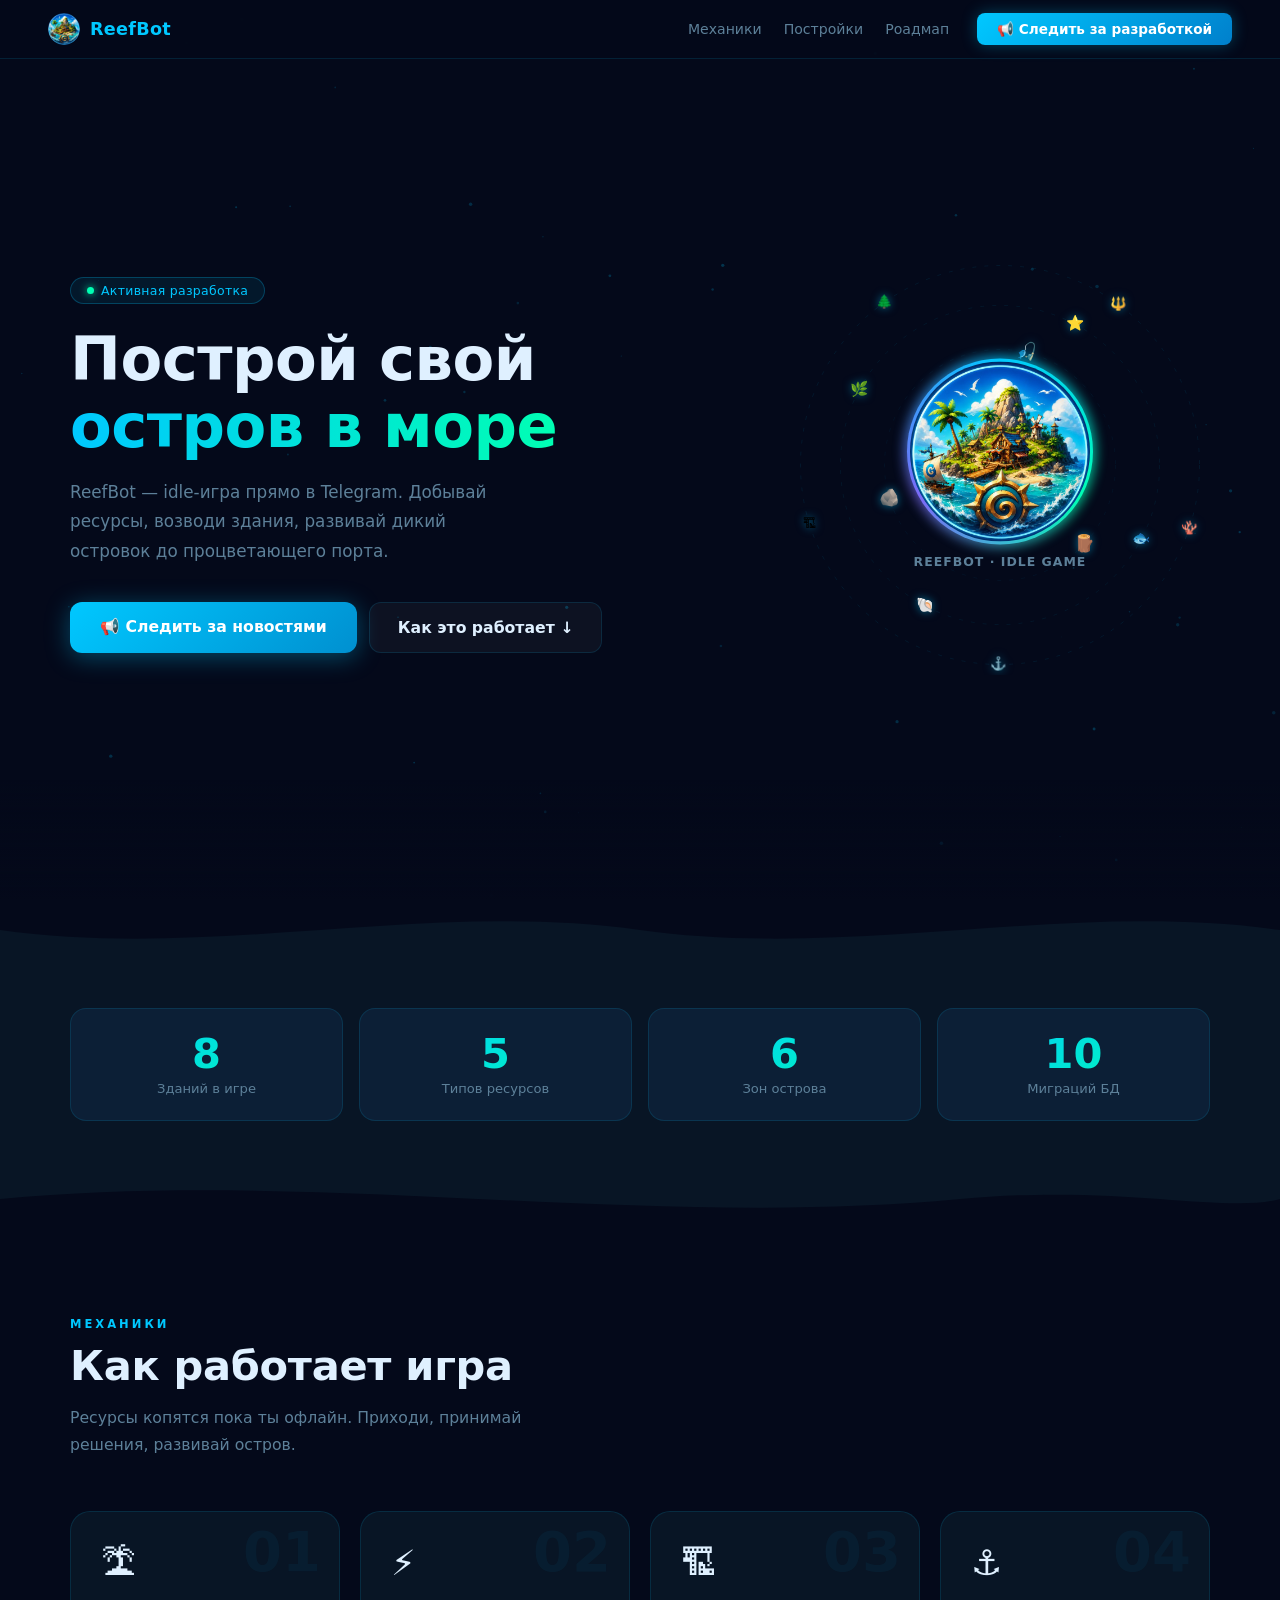
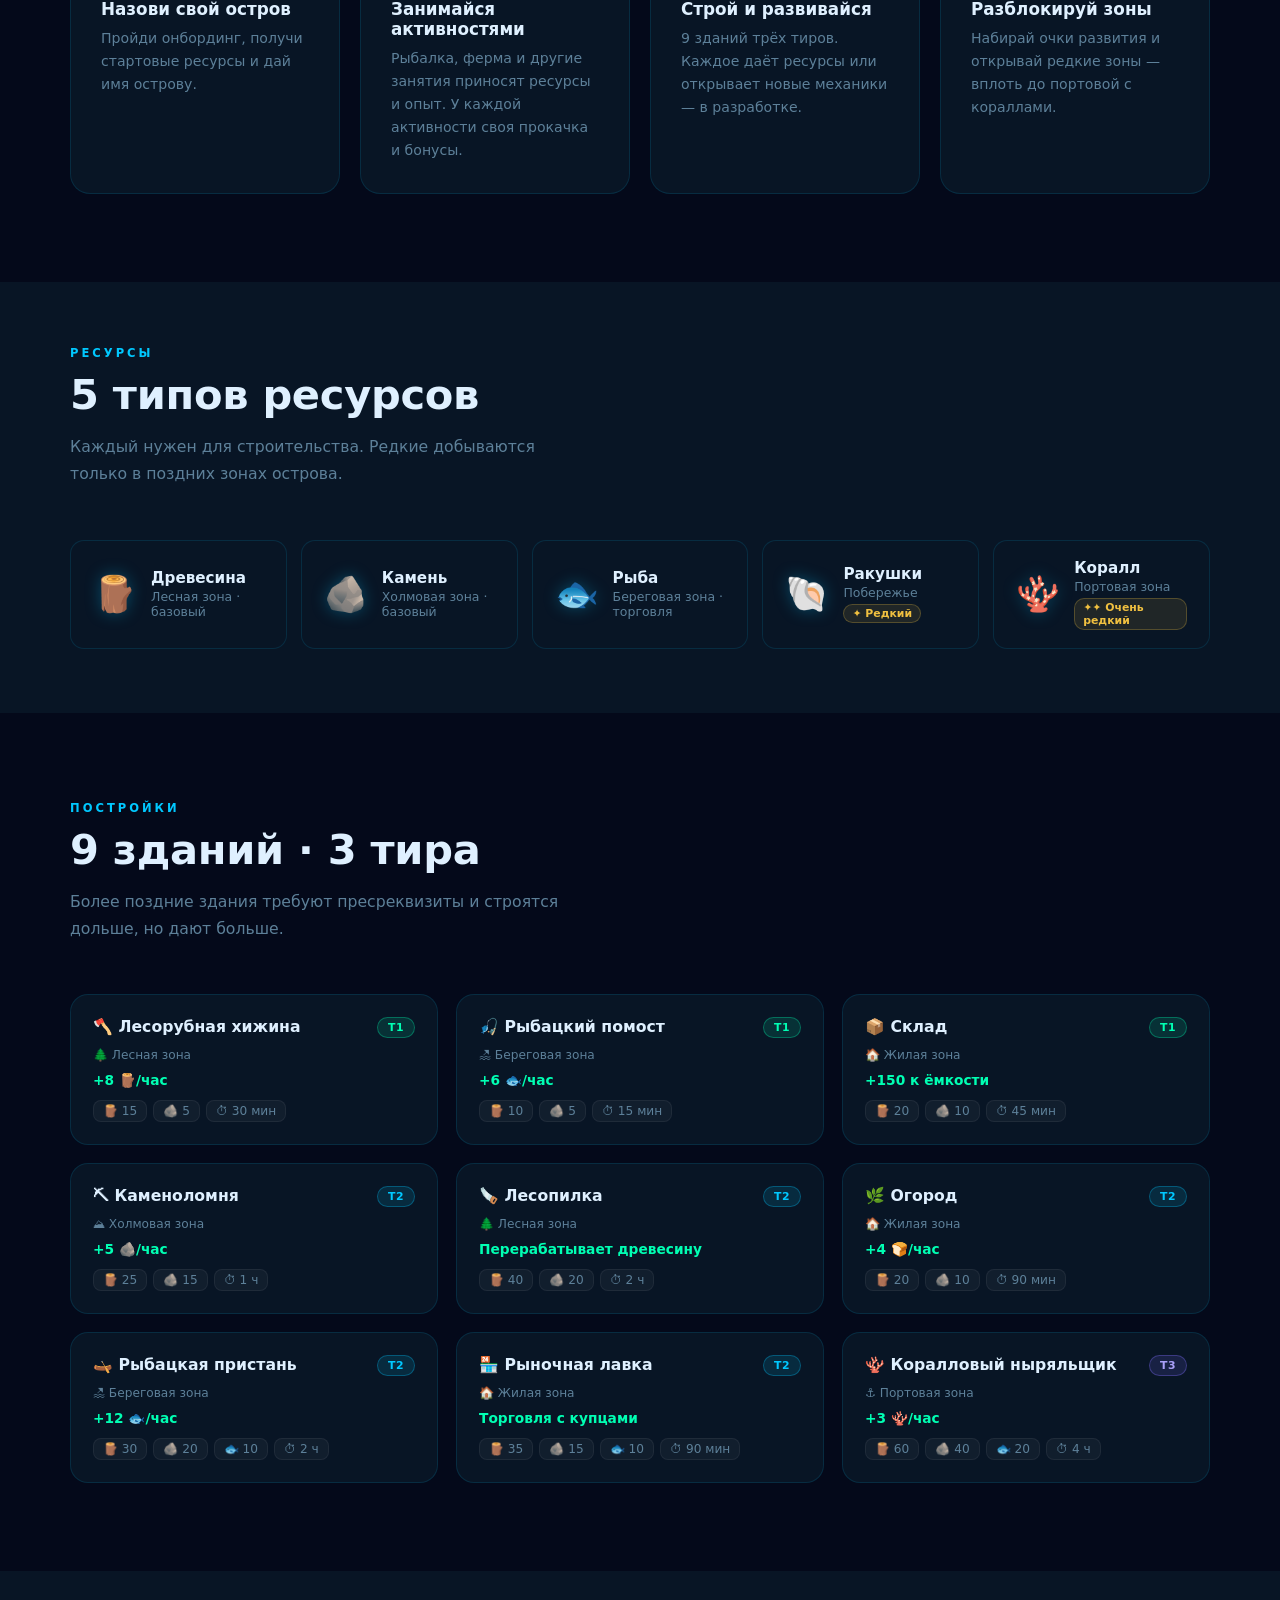
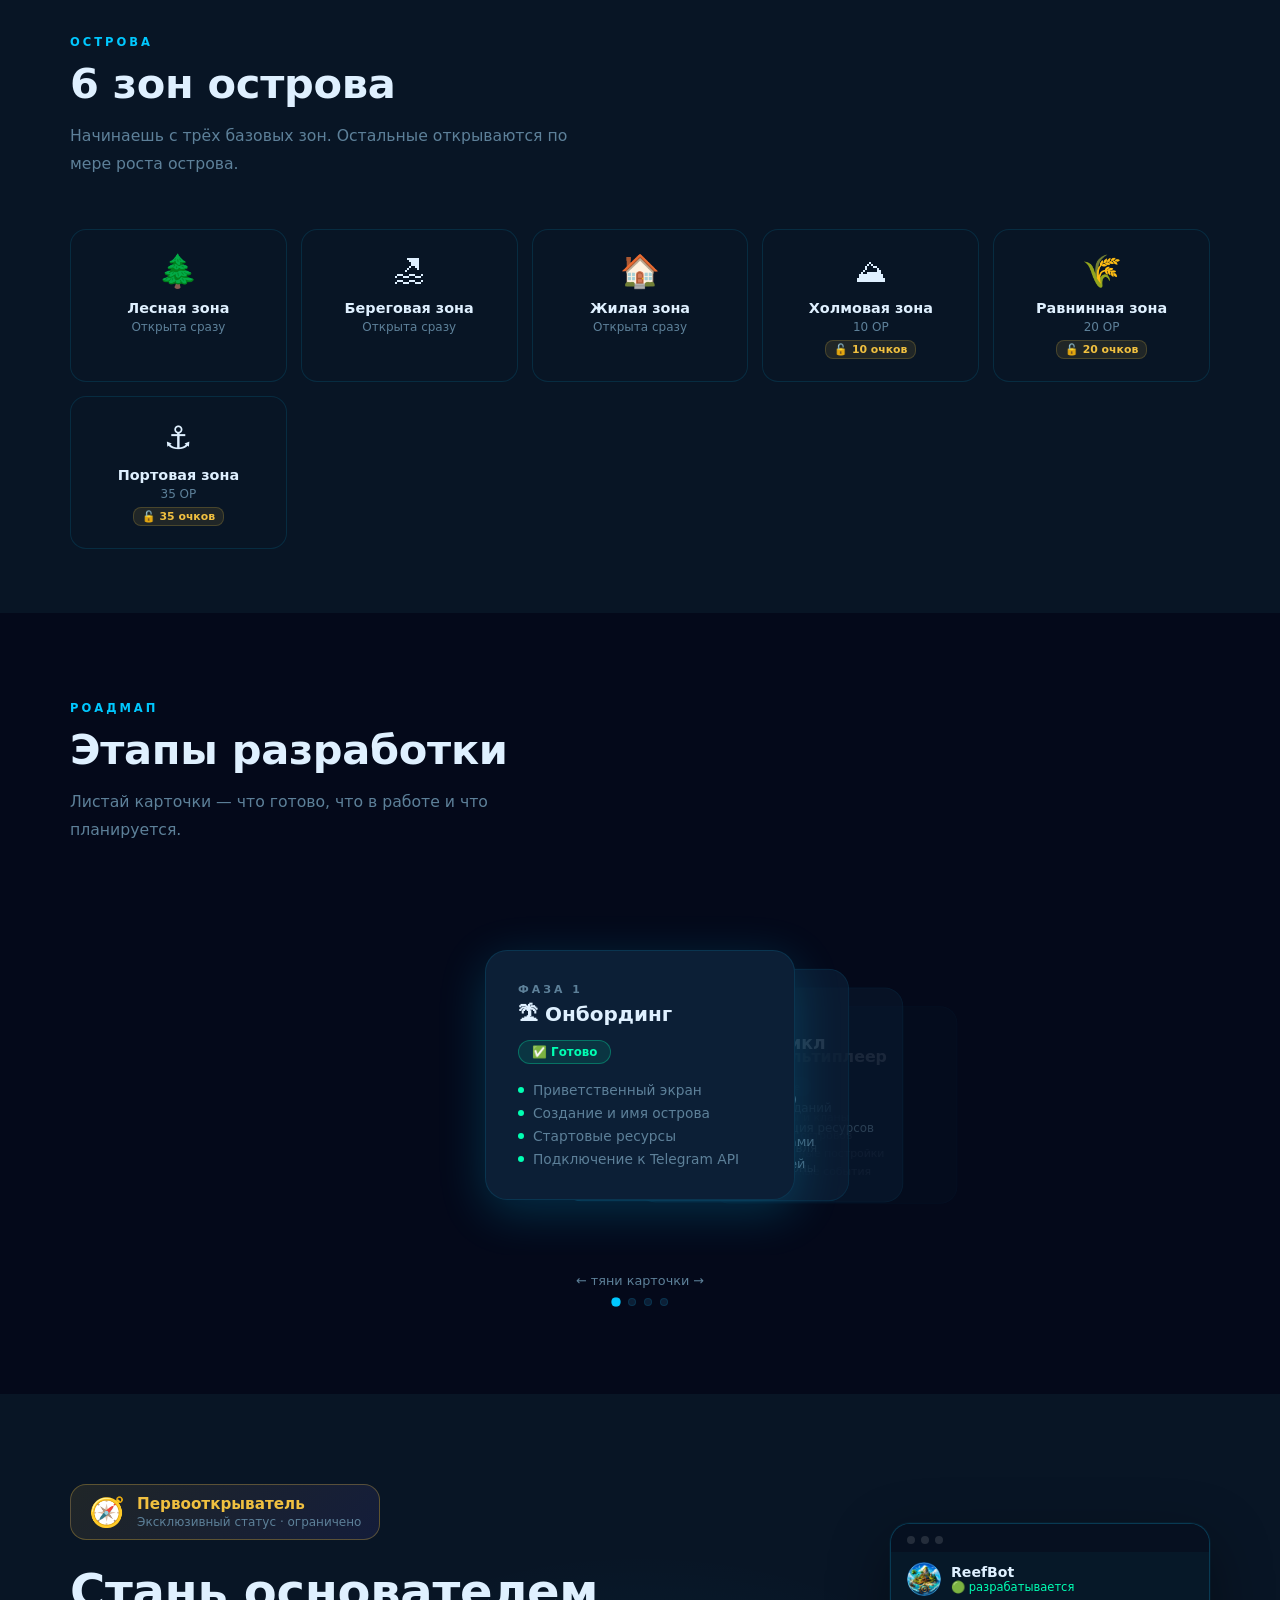
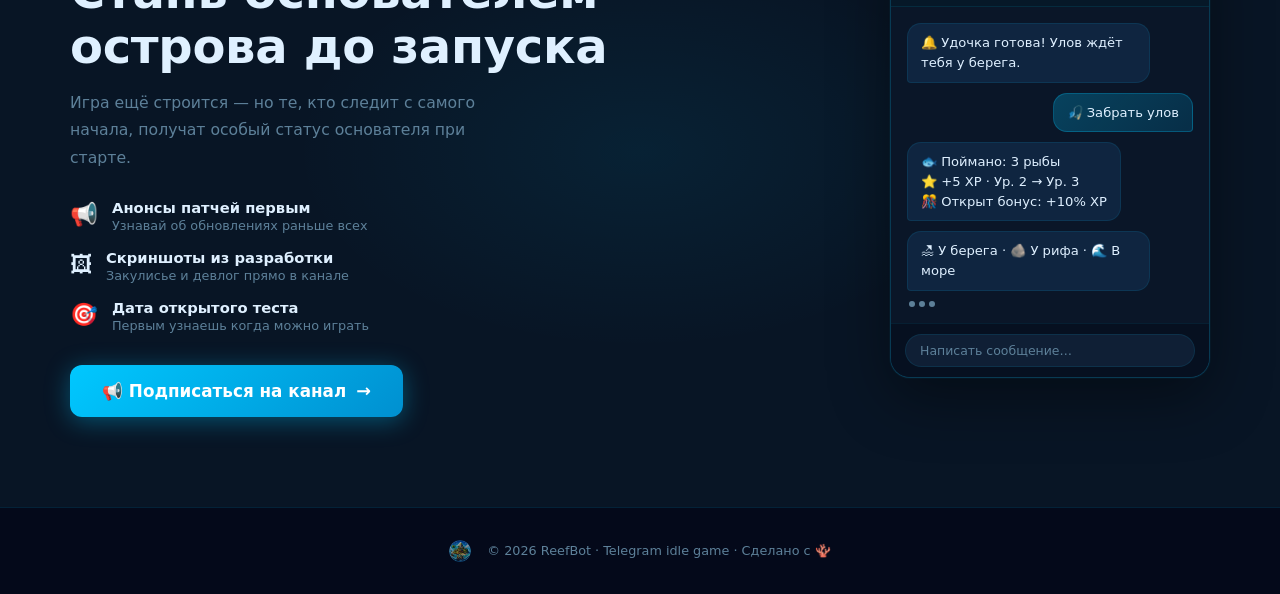
==== commit 4ab20f16: "chore: update landing to reflect dev — fishing done, phase 2 complete" ====
--- a/landing/index.html
+++ b/landing/index.html
@@ -363,8 +363,8 @@
     <p class="section-sub">Ресурсы копятся пока ты офлайн. Приходи, принимай решения, развивай остров.</p>
     <div class="steps">
       <div class="step"><div class="step-glow"></div><div class="step-num">01</div><div class="step-icon">🏝</div><h3>Назови свой остров</h3><p>Пройди онбординг, получи стартовые ресурсы и дай имя острову.</p></div>
-      <div class="step"><div class="step-glow"></div><div class="step-num">02</div><div class="step-icon">⏳</div><h3>Пассивная добыча</h3><p>Здания работают 24/7 — ресурсы накапливаются даже когда ты не в сети.</p></div>
-      <div class="step"><div class="step-glow"></div><div class="step-num">03</div><div class="step-icon">🏗</div><h3>Строй и развивайся</h3><p>9 зданий трёх тиров. Каждое даёт ресурсы или открывает новые механики.</p></div>
+      <div class="step"><div class="step-glow"></div><div class="step-num">02</div><div class="step-icon">⚡</div><h3>Занимайся активностями</h3><p>Рыбалка, ферма и другие занятия приносят ресурсы и опыт. У каждой активности своя прокачка и бонусы.</p></div>
+      <div class="step"><div class="step-glow"></div><div class="step-num">03</div><div class="step-icon">🏗</div><h3>Строй и развивайся</h3><p>9 зданий трёх тиров. Каждое даёт ресурсы или открывает новые механики — в разработке.</p></div>
       <div class="step"><div class="step-glow"></div><div class="step-num">04</div><div class="step-icon">⚓</div><h3>Разблокируй зоны</h3><p>Набирай очки развития и открывай редкие зоны — вплоть до портовой с кораллами.</p></div>
     </div>
   </div>
@@ -473,16 +473,16 @@
         </div>
         <div class="phone-msgs">
           <div class="msg msg-bot">
-            <div class="msg-text">🏝 Привет, первооткрыватель!</div>
+            <div class="msg-text">🔔 Удочка готова! Улов ждёт тебя у берега.</div>
+          </div>
+          <div class="msg msg-user">
+            <div class="msg-text">🎣 Забрать улов</div>
           </div>
           <div class="msg msg-bot">
-            <div class="msg-text">Твой остров уже ждёт тебя. Готов дать ему имя?</div>
-          </div>
-          <div class="msg msg-user">
-            <div class="msg-text">Да! Называю его <b>Коралловый риф</b> 🪸</div>
+            <div class="msg-text">🐟 Поймано: 3 рыбы<br/>⭐ +5 XP · Ур. 2 → Ур. 3<br/>🎊 Открыт бонус: +10% XP</div>
           </div>
           <div class="msg msg-bot">
-            <div class="msg-text">🎉 Остров «Коралловый риф» основан!<br/>Получаешь стартовые ресурсы:<br/>🪵 ×20 · 🪨 ×10</div>
+            <div class="msg-text">🏖 У берега · 🪨 У рифа · 🌊 В море</div>
           </div>
           <div class="msg msg-typing">
             <span></span><span></span><span></span>
@@ -543,9 +543,9 @@
 function getOrbits() {
   const base = Math.min(W, H) / 2;
   return [
-    {r:base*.55, speed:.014, particles:['🪵','🪨'], size:Math.max(13,base*.08)},
-    {r:base*.76, speed:.009, particles:['🐟','🐚','🌿'], size:Math.max(11,base*.07)},
-    {r:base*.95, speed:.006, particles:['🪸','⚓','🏗','🌲'], size:Math.max(10,base*.063)},
+    {r:base*.55, speed:.014, particles:['🪵','🪨','🎣'], size:Math.max(13,base*.08)},
+    {r:base*.76, speed:.009, particles:['🐟','🐚','🌿','⭐'], size:Math.max(11,base*.07)},
+    {r:base*.95, speed:.006, particles:['🪸','⚓','🏗','🌲','🔱'], size:Math.max(10,base*.063)},
   ];
 }
 let t=0;
@@ -591,8 +591,8 @@
 // ── ROADMAP DECK ──────────────────────────────────────────
 const phases=[
   {cls:'done',eyebrow:'Фаза 1',title:'🏝 Онбординг',status:'✅ Готово',items:['Приветственный экран','Создание и имя острова','Стартовые ресурсы','Подключение к Telegram API']},
-  {cls:'progress',eyebrow:'Фаза 2',title:'🏗 Игровой цикл',status:'🔄 В разработке',items:['Пассивная генерация ресурсов','Строительство 9 зданий','Экран острова и инвентарь','Очки развития и зоны']},
-  {cls:'planned',eyebrow:'Фаза 3',title:'⚓ Экспедиции',status:'📋 Запланировано',items:['Морские экспедиции','Торговля с купцами','Случайные события','Уведомления о постройках']},
+  {cls:'done',eyebrow:'Фаза 2',title:'🎣 Рыбалка',status:'✅ Готово',items:['Активная рыбалка (3 места)','Уведомления об улове','10 уровней рыбака с бонусами','Команда /levels с навигацией']},
+  {cls:'progress',eyebrow:'Фаза 3',title:'🏗 Игровой цикл',status:'🔄 В разработке',items:['Строительство 9 зданий','Пассивная генерация ресурсов','Инвентарь и торговля','Очки развития и зоны']},
   {cls:'planned',eyebrow:'Фаза 4',title:'🌍 Мультиплеер',status:'🔒 Позже',items:['Альянсы и кланы','Рейтинг островов','Совместные постройки','Глобальные события']},
 ];
 const deck=document.getElementById('roadmapDeck');
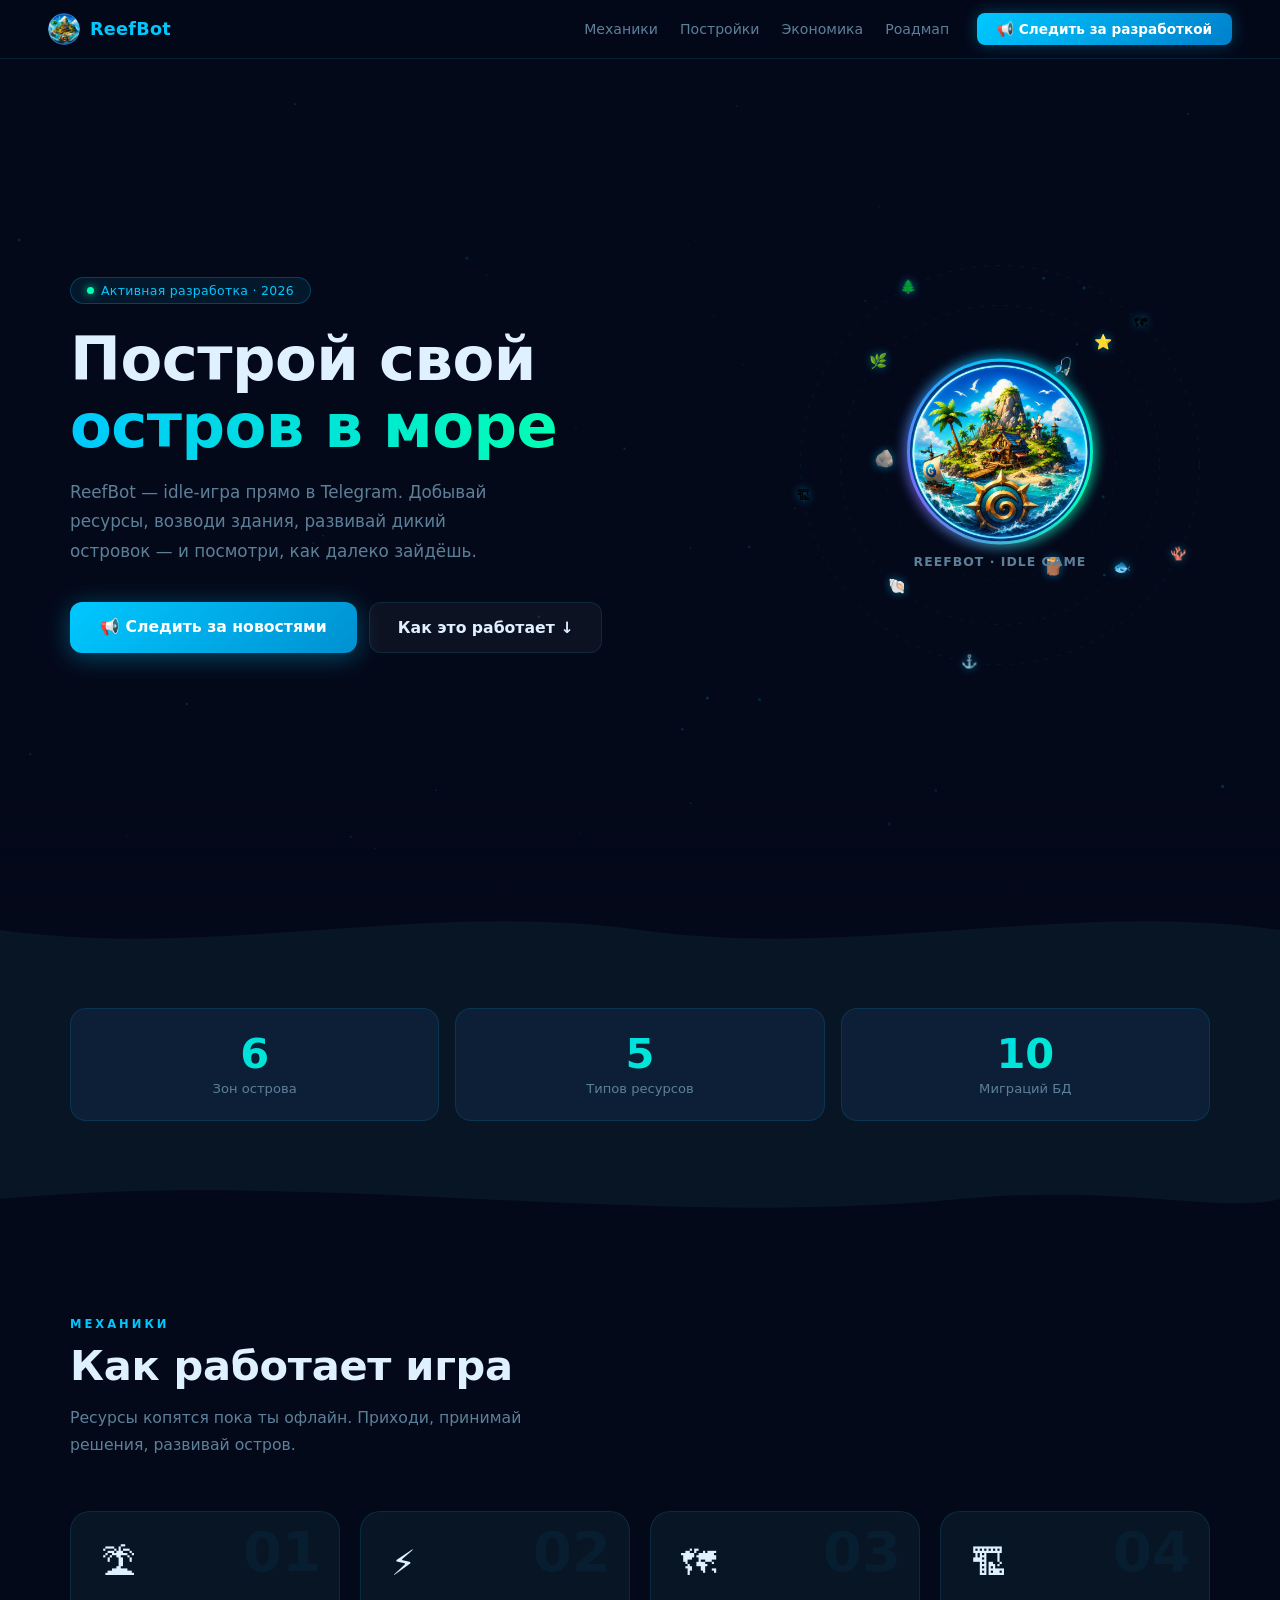
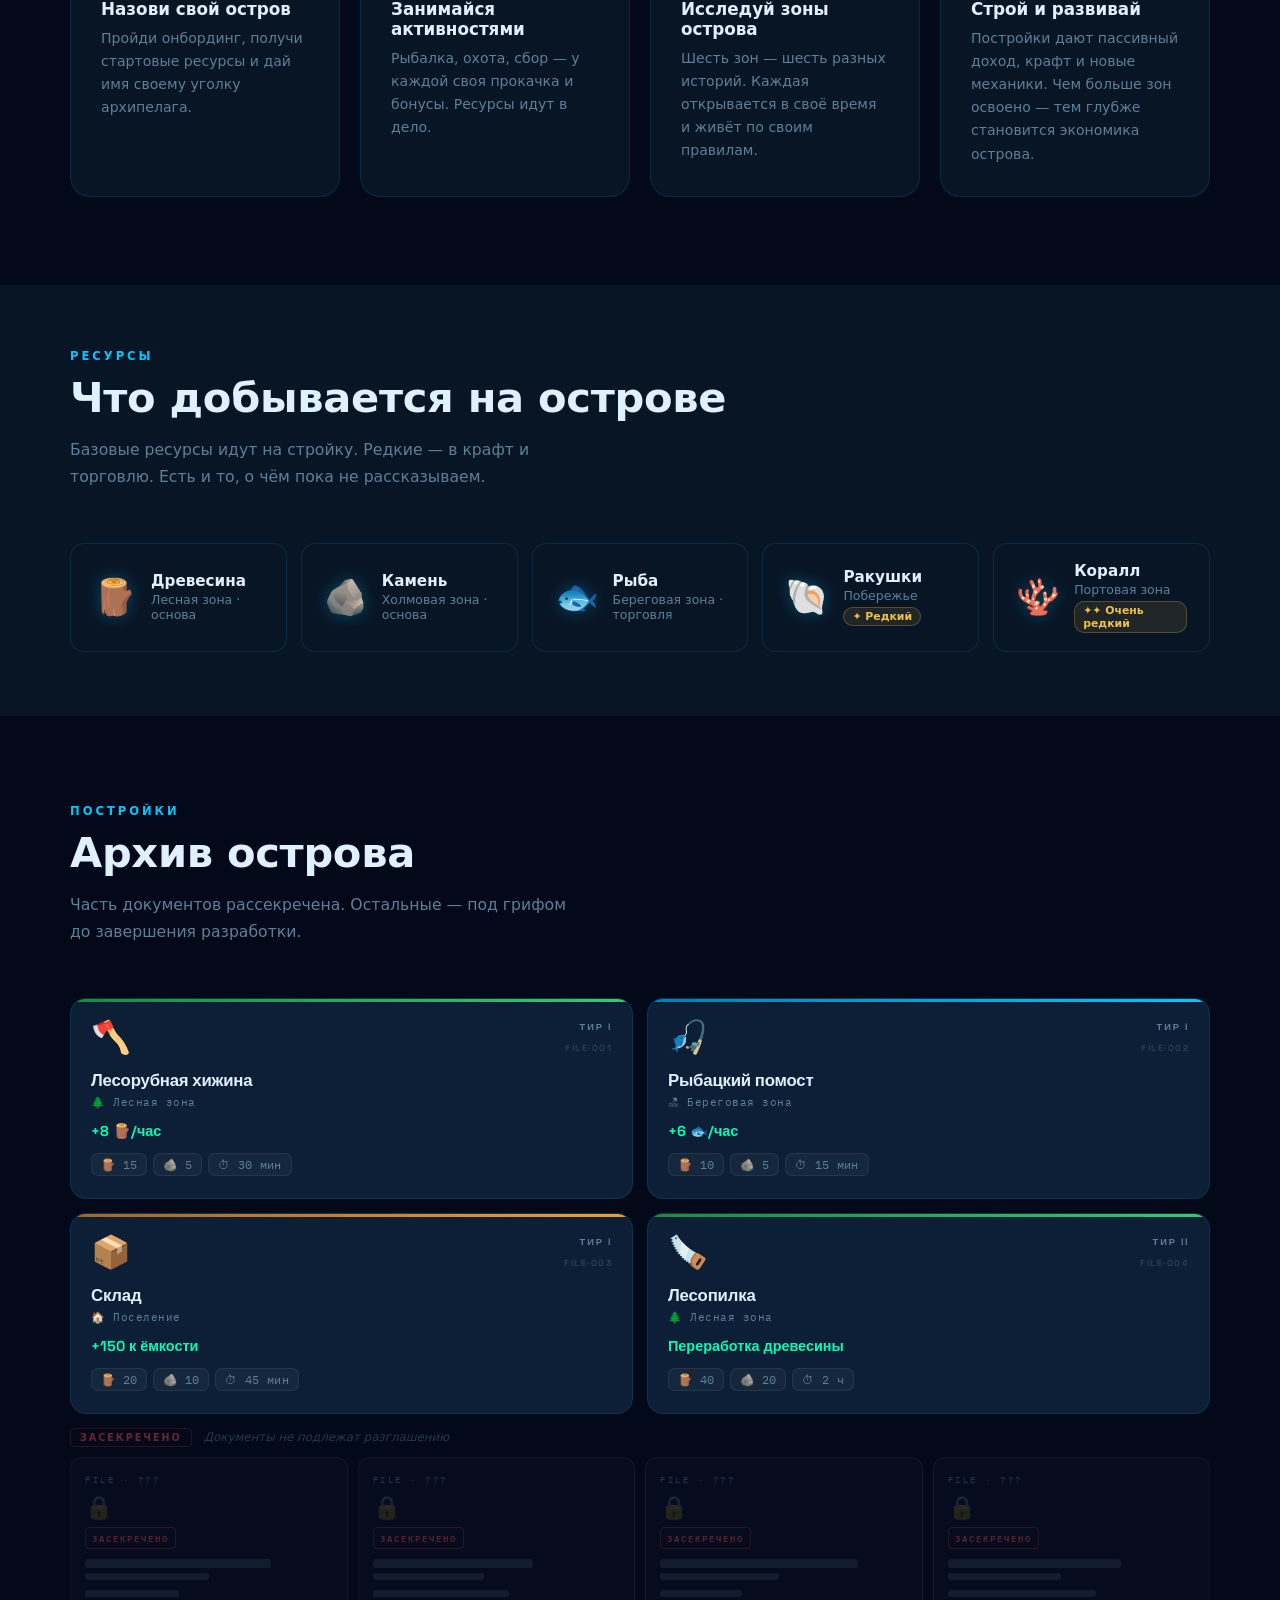
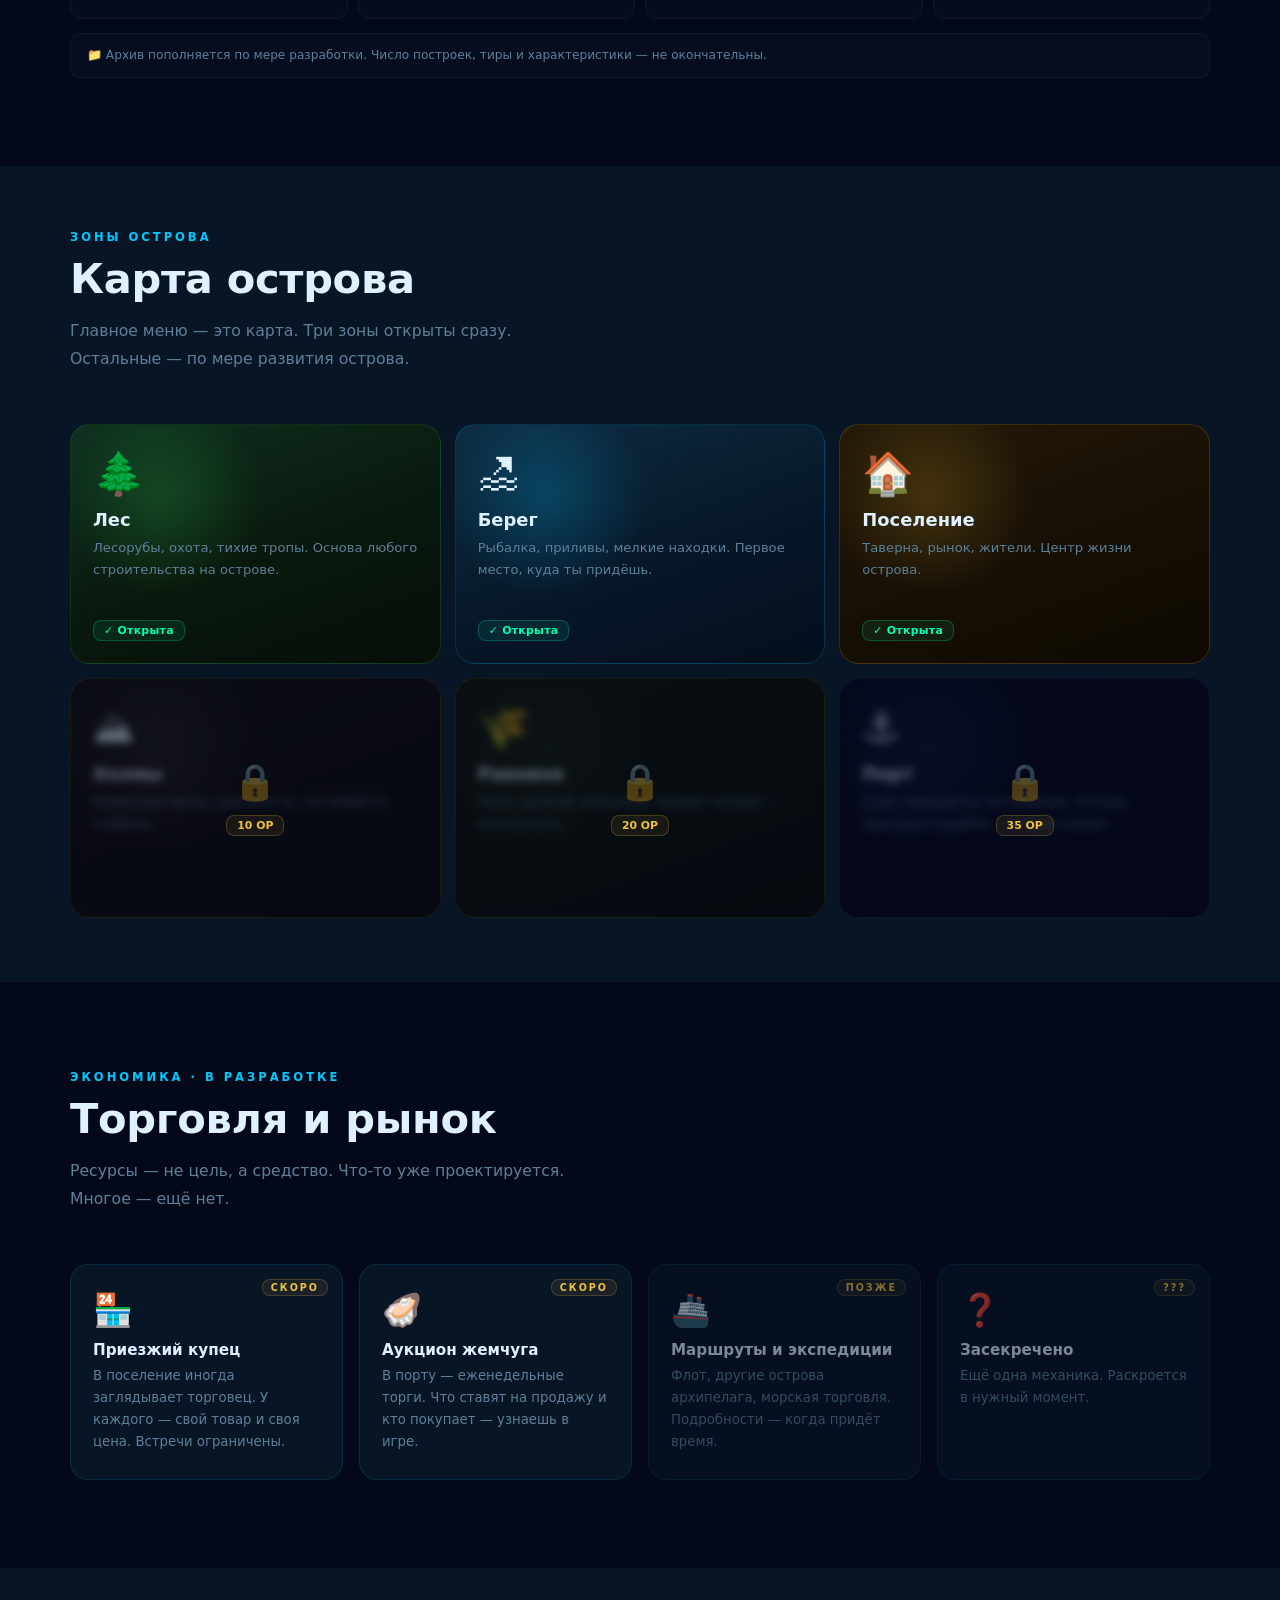
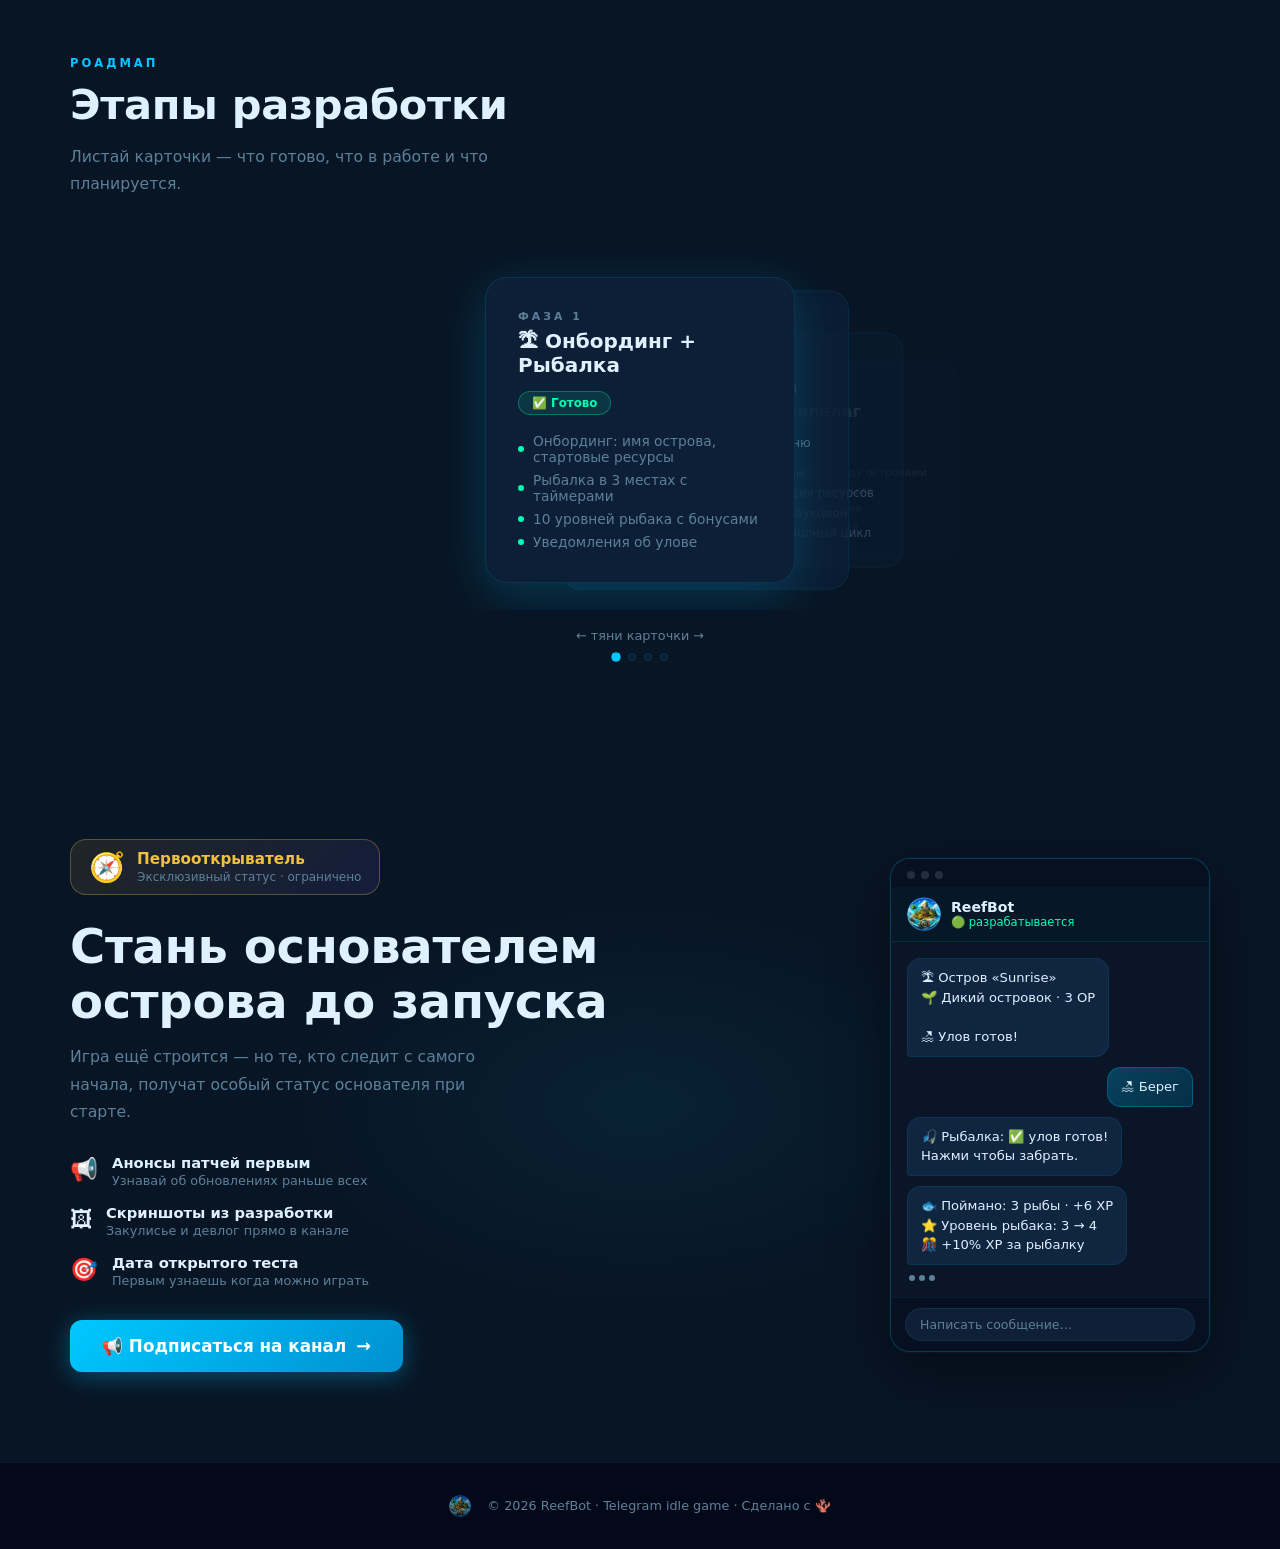
==== commit 88f8651e: "upd: website and rounding for XP on fishing" ====
--- a/landing/index.html
+++ b/landing/index.html
@@ -1,641 +1,906 @@
-<!DOCTYPE html>
-<html lang="ru">
-<head>
-  <meta charset="UTF-8"/>
-  <meta name="viewport" content="width=device-width, initial-scale=1.0, maximum-scale=1.0"/>
-  <title>ReefBot — Построй свой остров в Telegram</title>
-  <style>
-    :root {
-      --bg: #04091a;
-      --surface: #081525;
-      --surface2: #0c1f36;
-      --accent: #00c8ff;
-      --accent2: #00ffb3;
-      --accent3: #7c6af7;
-      --gold: #f0c040;
-      --text: #dff0ff;
-      --muted: #5d8099;
-      --border: rgba(0,200,255,.13);
-      --glow: 0 0 32px rgba(0,200,255,.22);
-    }
-    *{box-sizing:border-box;margin:0;padding:0}
-    html{scroll-behavior:smooth;overflow-x:hidden}
-    body{background:var(--bg);color:var(--text);font-family:'Segoe UI',system-ui,sans-serif;overflow-x:hidden;width:100%}
-
-    /* ── ANIMATED BG ── */
-    .bg-layer{position:fixed;inset:0;z-index:0;pointer-events:none}
-    .bg-layer canvas{position:absolute;inset:0;width:100%;height:100%}
-
-    /* ── NAV ── */
-    nav{position:fixed;top:0;left:0;right:0;z-index:200;background:rgba(4,9,26,.8);backdrop-filter:blur(16px);border-bottom:1px solid var(--border);padding:13px 48px;display:flex;align-items:center;gap:28px}
-    .nav-logo{display:flex;align-items:center;gap:10px;text-decoration:none}
-    .nav-logo img{width:32px;height:32px;border-radius:50%;object-fit:cover}
-    .nav-logo span{font-size:1.1rem;font-weight:800;color:var(--accent);letter-spacing:.3px}
-    .nav-links{display:flex;gap:22px;margin-left:auto}
-    .nav-links a{color:var(--muted);text-decoration:none;font-size:.88rem;transition:color .2s}
-    .nav-links a:hover{color:var(--text)}
-    .nav-btn{background:linear-gradient(135deg,var(--accent),#0080cc);color:#fff;padding:8px 20px;border-radius:8px;font-size:.85rem;font-weight:700;text-decoration:none;transition:opacity .2s,transform .15s;box-shadow:0 0 16px rgba(0,200,255,.3)}
-    .nav-btn:hover{opacity:.9;transform:translateY(-1px)}
-
-    /* ── HERO ── */
-    .hero{min-height:100vh;display:flex;align-items:center;justify-content:center;padding:110px 24px 80px;position:relative;overflow:hidden}
-    .hero::after{content:'';position:absolute;bottom:0;left:0;right:0;height:120px;background:linear-gradient(transparent,var(--bg));pointer-events:none}
-    .hero-inner{display:flex;align-items:center;gap:80px;max-width:1140px;width:100%;position:relative;z-index:2}
-    .hero-text{flex:1}
-    .badge{display:inline-flex;align-items:center;gap:7px;background:rgba(0,200,255,.08);border:1px solid rgba(0,200,255,.25);border-radius:24px;padding:5px 16px;font-size:.78rem;color:var(--accent);margin-bottom:22px;letter-spacing:.3px}
-    .badge-dot{width:7px;height:7px;background:var(--accent2);border-radius:50%;animation:pulse 2s infinite;box-shadow:0 0 8px var(--accent2)}
-    h1{font-size:clamp(2.4rem,5.5vw,3.8rem);font-weight:900;line-height:1.1;margin-bottom:18px;letter-spacing:-.5px}
-    h1 .accent{background:linear-gradient(90deg,var(--accent),var(--accent2));-webkit-background-clip:text;-webkit-text-fill-color:transparent;background-clip:text}
-    .hero-sub{color:var(--muted);font-size:1.05rem;line-height:1.75;margin-bottom:36px;max-width:460px}
-    .hero-btns{display:flex;gap:12px;flex-wrap:wrap}
-    .btn-primary{background:linear-gradient(135deg,var(--accent),#0090d0);color:#fff;padding:15px 30px;border-radius:12px;font-weight:800;text-decoration:none;font-size:.98rem;transition:transform .2s,box-shadow .2s;box-shadow:0 4px 24px rgba(0,200,255,.35)}
-    .btn-primary:hover{transform:translateY(-3px);box-shadow:0 8px 32px rgba(0,200,255,.45)}
-    .btn-ghost{background:rgba(255,255,255,.04);color:var(--text);padding:15px 28px;border-radius:12px;font-weight:600;text-decoration:none;font-size:.98rem;border:1px solid var(--border);transition:border-color .2s,background .2s}
-    .btn-ghost:hover{border-color:var(--accent);background:rgba(0,200,255,.06)}
-
-    /* ── LOGO ORBITAL ── */
-    .hero-visual{flex:0 0 420px;position:relative;height:420px}
-    #orbitCanvas{position:absolute;inset:0;width:100%;height:100%}
-    .logo-wrap{position:absolute;top:50%;left:50%;transform:translate(-50%,-50%);z-index:3;pointer-events:none;text-align:center}
-    .logo-ring{width:180px;height:180px;border-radius:50%;position:relative;animation:float 4s ease-in-out infinite}
-    .logo-ring::before{content:'';position:absolute;inset:-6px;border-radius:50%;background:conic-gradient(from 0deg,var(--accent),var(--accent2),var(--accent3),var(--accent));animation:spin 4s linear infinite;filter:blur(6px);opacity:.7}
-    .logo-ring::after{content:'';position:absolute;inset:-3px;border-radius:50%;background:conic-gradient(from 0deg,var(--accent),var(--accent2),var(--accent3),var(--accent));animation:spin 4s linear infinite}
-    .logo-img{width:180px;height:180px;border-radius:50%;object-fit:cover;position:relative;z-index:1;display:block}
-    .logo-tagline{font-size:.78rem;color:var(--muted);margin-top:12px;font-weight:600;letter-spacing:1px;text-transform:uppercase}
-
-    /* ── WAVE DIVIDER ── */
-    .wave-divider{width:100%;overflow:hidden;line-height:0;display:block}
-    .wave-divider svg{display:block;width:100%}
-
-    /* ── STATS ── */
-    .stats-band{padding:48px 24px;background:var(--surface);position:relative}
-    .stats-inner{max-width:1140px;margin:0 auto;display:grid;grid-template-columns:repeat(auto-fit,minmax(160px,1fr));gap:16px}
-    .stat-card{background:var(--surface2);border:1px solid var(--border);border-radius:16px;padding:24px 20px;text-align:center;transition:border-color .3s,transform .2s}
-    .stat-card:hover{border-color:var(--accent);transform:translateY(-2px)}
-    .stat-num{font-size:2.6rem;font-weight:900;line-height:1;background:linear-gradient(135deg,var(--accent),var(--accent2));-webkit-background-clip:text;-webkit-text-fill-color:transparent;background-clip:text}
-    .stat-lbl{color:var(--muted);font-size:.82rem;margin-top:6px;font-weight:500}
-
-    /* ── SECTIONS ── */
-    section{padding:88px 24px;position:relative}
-    .container{max-width:1140px;margin:0 auto}
-    .section-eyebrow{font-size:.72rem;font-weight:800;letter-spacing:3px;text-transform:uppercase;color:var(--accent);margin-bottom:10px}
-    .section-title{font-size:clamp(1.7rem,3.5vw,2.6rem);font-weight:900;margin-bottom:14px;letter-spacing:-.3px}
-    .section-sub{color:var(--muted);font-size:.98rem;line-height:1.75;max-width:520px;margin-bottom:52px}
-
-    /* ── HOW IT WORKS ── */
-    .steps{display:grid;grid-template-columns:repeat(auto-fit,minmax(230px,1fr));gap:20px}
-    .step{background:var(--surface);border:1px solid var(--border);border-radius:20px;padding:30px;position:relative;overflow:hidden;transition:border-color .3s,transform .2s,box-shadow .3s;cursor:default}
-    .step:hover{border-color:rgba(0,200,255,.45);transform:translateY(-4px);box-shadow:var(--glow)}
-    .step-glow{position:absolute;inset:0;opacity:0;background:radial-gradient(circle at 50% 0%,rgba(0,200,255,.08),transparent 70%);transition:opacity .3s}
-    .step:hover .step-glow{opacity:1}
-    .step-num{font-size:3.5rem;font-weight:900;color:rgba(0,200,255,.05);position:absolute;top:12px;right:18px;line-height:1}
-    .step-icon{font-size:2.2rem;margin-bottom:16px}
-    .step h3{font-size:1.05rem;font-weight:800;margin-bottom:8px}
-    .step p{color:var(--muted);font-size:.88rem;line-height:1.65}
-
-    /* ── RESOURCES ── */
-    .res-grid{display:flex;flex-wrap:wrap;gap:14px}
-    .res-card{background:var(--surface);border:1px solid var(--border);border-radius:14px;padding:18px 22px;display:flex;align-items:center;gap:14px;flex:1;min-width:180px;transition:border-color .25s,transform .2s}
-    .res-card:hover{border-color:var(--accent);transform:translateY(-2px)}
-    .res-emoji{font-size:2.2rem;filter:drop-shadow(0 0 8px rgba(0,200,255,.3))}
-    .res-name{font-weight:700;font-size:.95rem}
-    .res-sub{color:var(--muted);font-size:.78rem;margin-top:2px}
-    .res-rare{font-size:.68rem;font-weight:700;color:var(--gold);background:rgba(240,192,64,.1);border:1px solid rgba(240,192,64,.25);border-radius:10px;padding:2px 8px;display:inline-block;margin-top:4px}
-
-    /* ── BUILDINGS ── */
-    .bld-grid{display:grid;grid-template-columns:repeat(auto-fill,minmax(290px,1fr));gap:18px}
-    .bld-card{background:var(--surface);border:1px solid var(--border);border-radius:18px;padding:22px;transition:border-color .3s,transform .2s,box-shadow .25s}
-    .bld-card:hover{transform:translateY(-4px);box-shadow:var(--glow)}
-    .bld-head{display:flex;align-items:flex-start;justify-content:space-between;margin-bottom:10px;gap:8px}
-    .bld-name{font-weight:800;font-size:.98rem;line-height:1.3}
-    .tier{font-size:.68rem;font-weight:800;padding:3px 10px;border-radius:20px;white-space:nowrap;letter-spacing:.5px;flex-shrink:0}
-    .t1{background:rgba(0,255,179,.12);color:var(--accent2);border:1px solid rgba(0,255,179,.3)}
-    .t2{background:rgba(0,200,255,.12);color:var(--accent);border:1px solid rgba(0,200,255,.3)}
-    .t3{background:rgba(124,106,247,.15);color:#a99ff8;border:1px solid rgba(124,106,247,.35)}
-    .bld-zone{font-size:.76rem;color:var(--muted);margin-bottom:10px}
-    .bld-effect{font-size:.86rem;font-weight:700;color:var(--accent2);margin-bottom:12px}
-    .bld-cost{display:flex;flex-wrap:wrap;gap:6px}
-    .chip{background:rgba(255,255,255,.04);border:1px solid rgba(255,255,255,.06);border-radius:8px;padding:3px 9px;font-size:.76rem;color:var(--muted)}
-    .bld-card.t1-card:hover{border-color:rgba(0,255,179,.4)}
-    .bld-card.t2-card:hover{border-color:rgba(0,200,255,.4)}
-    .bld-card.t3-card:hover{border-color:rgba(124,106,247,.5)}
-
-    /* ── ZONES ── */
-    .zones-grid{display:grid;grid-template-columns:repeat(auto-fill,minmax(180px,1fr));gap:14px}
-    .zone-card{background:var(--surface);border:1px solid var(--border);border-radius:16px;padding:22px 18px;text-align:center;transition:border-color .25s,transform .2s}
-    .zone-card:hover{border-color:var(--accent);transform:translateY(-3px)}
-    .zone-emoji{font-size:2rem;margin-bottom:10px;display:block}
-    .zone-name{font-weight:700;font-size:.9rem;margin-bottom:4px}
-    .zone-req{font-size:.75rem;color:var(--muted)}
-    .zone-locked{font-size:.68rem;font-weight:700;color:var(--gold);background:rgba(240,192,64,.1);border:1px solid rgba(240,192,64,.2);border-radius:8px;padding:2px 8px;display:inline-block;margin-top:6px}
-
-    /* ── ROADMAP ── */
-    .roadmap-scene{position:relative;height:360px;display:flex;align-items:center;justify-content:center;perspective:1200px;user-select:none;overflow:hidden}
-    .rcard{position:absolute;width:310px;background:var(--surface2);border:1px solid var(--border);border-radius:22px;padding:32px;cursor:grab;touch-action:none;transition:transform .42s cubic-bezier(.34,1.4,.64,1),opacity .3s,box-shadow .3s}
-    .rcard.active-card{box-shadow:0 12px 48px rgba(0,200,255,.2)}
-    .rcard:active{cursor:grabbing}
-    .rcard-eyebrow{font-size:.68rem;font-weight:800;letter-spacing:3px;text-transform:uppercase;color:var(--muted);margin-bottom:6px}
-    .rcard-title{font-size:1.25rem;font-weight:900;margin-bottom:14px}
-    .rcard-status{display:inline-flex;align-items:center;gap:6px;padding:4px 13px;border-radius:20px;font-size:.74rem;font-weight:800;margin-bottom:18px}
-    .done .rcard-status{background:rgba(0,255,179,.1);color:var(--accent2);border:1px solid rgba(0,255,179,.3)}
-    .progress .rcard-status{background:rgba(0,200,255,.1);color:var(--accent);border:1px solid rgba(0,200,255,.3)}
-    .planned .rcard-status{background:rgba(93,128,153,.08);color:var(--muted);border:1px solid rgba(93,128,153,.2)}
-    .rcard-list{list-style:none;display:flex;flex-direction:column;gap:7px}
-    .rcard-list li{font-size:.86rem;color:var(--muted);display:flex;align-items:center;gap:9px}
-    .rcard-list li::before{content:'';width:6px;height:6px;border-radius:50%;flex-shrink:0}
-    .done .rcard-list li::before{background:var(--accent2)}
-    .progress .rcard-list li::before{background:var(--accent);animation:pulse 2s infinite}
-    .planned .rcard-list li::before{background:rgba(93,128,153,.4)}
-    .road-hint{text-align:center;color:var(--muted);font-size:.8rem;margin-top:18px}
-    .road-dots{display:flex;gap:8px;justify-content:center;margin-top:10px}
-    .rdot{width:8px;height:8px;border-radius:50%;background:var(--surface2);border:1px solid var(--border);transition:background .3s,transform .2s}
-    .rdot.on{background:var(--accent);transform:scale(1.2)}
-
-    /* ── CTA ── */
-    .cta-section{position:relative;overflow:hidden;padding:90px 24px;background:var(--surface)}
-    .cta-glow{position:absolute;top:50%;left:50%;transform:translate(-50%,-50%);width:min(700px,100%);height:400px;background:radial-gradient(ellipse,rgba(0,200,255,.07),transparent 70%);pointer-events:none}
-    .cta-inner{max-width:1140px;margin:0 auto;display:flex;align-items:center;gap:72px;position:relative;z-index:1}
-    .cta-left{flex:1}
-    .cta-right{flex:0 0 320px}
-    .cta-explorer-badge{display:inline-flex;align-items:center;gap:12px;background:linear-gradient(135deg,rgba(240,192,64,.1),rgba(124,106,247,.1));border:1px solid rgba(240,192,64,.3);border-radius:16px;padding:10px 18px;margin-bottom:24px}
-    .cta-badge-icon{font-size:1.8rem}
-    .cta-badge-title{font-weight:800;font-size:.95rem;color:var(--gold)}
-    .cta-badge-sub{font-size:.75rem;color:var(--muted);margin-top:2px}
-    .cta-title{font-size:clamp(1.9rem,4vw,3rem);font-weight:900;margin-bottom:14px;letter-spacing:-.3px;line-height:1.15}
-    .cta-desc{color:var(--muted);font-size:.98rem;line-height:1.75;margin-bottom:28px;max-width:440px}
-    .cta-perks{display:flex;flex-direction:column;gap:16px;margin-bottom:32px}
-    .perk{display:flex;align-items:flex-start;gap:14px}
-    .perk-icon{font-size:1.4rem;flex-shrink:0;margin-top:2px}
-    .perk-t{font-weight:700;font-size:.92rem;margin-bottom:2px}
-    .perk-s{color:var(--muted);font-size:.8rem}
-    .cta-btn-big{display:inline-flex;align-items:center;gap:10px;font-size:1.05rem;padding:16px 32px}
-    .btn-arrow{font-size:1.1rem;transition:transform .2s}
-    .cta-btn-big:hover .btn-arrow{transform:translateX(4px)}
-    /* phone mockup */
-    .cta-phone{background:#0a1628;border:1px solid rgba(0,200,255,.2);border-radius:20px;overflow:hidden;box-shadow:0 20px 60px rgba(0,0,0,.4),0 0 0 1px rgba(0,200,255,.05)}
-    .phone-bar{display:flex;gap:6px;padding:12px 16px 8px;background:#061020}
-    .phone-dot{width:8px;height:8px;border-radius:50%;background:rgba(255,255,255,.12)}
-    .phone-header{display:flex;align-items:center;gap:10px;padding:10px 16px;background:#061828;border-bottom:1px solid rgba(0,200,255,.1)}
-    .phone-avatar{width:34px;height:34px;border-radius:50%;object-fit:cover}
-    .phone-name{font-weight:700;font-size:.88rem}
-    .phone-status{font-size:.72rem;color:var(--accent2)}
-    .phone-msgs{padding:16px;display:flex;flex-direction:column;gap:10px;min-height:220px}
-    .msg{display:flex;max-width:85%}
-    .msg-bot{align-self:flex-start}
-    .msg-user{align-self:flex-end}
-    .msg-text{padding:9px 13px;border-radius:14px;font-size:.82rem;line-height:1.5}
-    .msg-bot .msg-text{background:#0f2540;border:1px solid rgba(0,200,255,.1);border-bottom-left-radius:4px}
-    .msg-user .msg-text{background:linear-gradient(135deg,rgba(0,200,255,.25),rgba(0,144,200,.2));border:1px solid rgba(0,200,255,.25);border-bottom-right-radius:4px}
-    .msg-typing{align-self:flex-start}
-    .msg-typing span{display:inline-block;width:6px;height:6px;border-radius:50%;background:var(--muted);margin:0 2px;animation:typingDot 1.2s infinite}
-    .msg-typing span:nth-child(2){animation-delay:.2s}
-    .msg-typing span:nth-child(3){animation-delay:.4s}
-    @keyframes typingDot{0%,60%,100%{transform:translateY(0);opacity:.4}30%{transform:translateY(-5px);opacity:1}}
-    .phone-input-bar{padding:10px 14px;background:#061020;border-top:1px solid rgba(0,200,255,.08)}
-    .phone-input-fake{background:#0f1f35;border:1px solid rgba(0,200,255,.1);border-radius:20px;padding:8px 14px;font-size:.78rem;color:var(--muted)}
-    .cta-btns{display:flex;gap:14px;justify-content:center;flex-wrap:wrap}
-    @media(max-width:900px){
-      .cta-inner{flex-direction:column;gap:48px}
-      .cta-right{width:100%;max-width:340px;align-self:center}
-      .cta-title{text-align:center}
-      .cta-desc{text-align:center;margin-left:auto;margin-right:auto}
-      .cta-explorer-badge{align-self:center}
-    }
-
-    /* ── FOOTER ── */
-    footer{padding:32px 24px;text-align:center;color:var(--muted);font-size:.8rem;border-top:1px solid var(--border);display:flex;align-items:center;justify-content:center;gap:16px}
-    footer img{width:22px;height:22px;border-radius:50%;object-fit:cover;opacity:.6}
-
-    /* ── ANIMATIONS ── */
-    @keyframes pulse{0%,100%{opacity:1}50%{opacity:.35}}
-    @keyframes float{0%,100%{transform:translateY(0)}50%{transform:translateY(-10px)}}
-    @keyframes spin{from{transform:rotate(0deg)}to{transform:rotate(360deg)}}
-    @keyframes fadeup{from{opacity:0;transform:translateY(24px)}to{opacity:1;transform:none}}
-    .fadeup{animation:fadeup .7s ease both}
-    .fadeup-d1{animation-delay:.1s}
-    .fadeup-d2{animation-delay:.2s}
-    .fadeup-d3{animation-delay:.3s}
-
-    @media(max-width:800px){
-      /* NAV */
-      nav{padding:12px 16px}
-      .nav-links{display:none}
-      .nav-btn{padding:7px 14px;font-size:.78rem}
-
-      /* HERO */
-      .hero{padding:80px 16px 40px;min-height:unset}
-      .hero::after{height:60px}
-      .hero-inner{flex-direction:column-reverse;gap:24px;text-align:center}
-      .hero-visual{flex:none;width:220px;height:220px;align-self:center}
-      .logo-ring,.logo-img{width:110px;height:110px}
-      .logo-tagline{font-size:.7rem}
-      .hero-sub{margin-left:auto;margin-right:auto;font-size:.92rem}
-      .hero-btns{justify-content:center;flex-direction:column;align-items:center}
-      .btn-primary,.btn-ghost{width:100%;max-width:300px;text-align:center;justify-content:center}
-      .badge{font-size:.72rem}
-
-      /* STATS */
-      .stats-band{padding:32px 16px}
-      .stats-inner{grid-template-columns:repeat(2,1fr);gap:10px}
-      .stat-card{padding:18px 12px}
-      .stat-num{font-size:2.1rem}
-
-      /* SECTIONS */
-      section{padding:52px 16px}
-      .section-title{font-size:1.5rem}
-      .section-sub{font-size:.9rem;margin-bottom:32px}
-
-      /* HOW IT WORKS */
-      .steps{grid-template-columns:1fr;gap:14px}
-      .step{padding:22px 20px}
-
-      /* RESOURCES */
-      .res-grid{flex-direction:column}
-      .res-card{min-width:unset}
-
-      /* BUILDINGS */
-      .bld-grid{grid-template-columns:1fr;gap:14px}
-      .bld-card{padding:18px}
-
-      /* ZONES */
-      .zones-grid{grid-template-columns:repeat(2,1fr);gap:10px}
-      .zone-card{padding:16px 12px}
-
-      /* ROADMAP */
-      .roadmap-scene{height:400px;margin:0 -16px;padding:0 16px}
-      .rcard{width:calc(100vw - 64px);max-width:280px;padding:22px}
-      .rcard-title{font-size:1.05rem}
-
-      /* CTA */
-      .cta-section{padding:60px 16px}
-      .cta-inner{flex-direction:column;gap:36px}
-      .cta-right{width:100%;max-width:100%;align-self:stretch}
-      .cta-title{font-size:1.7rem;text-align:center}
-      .cta-desc{text-align:center;margin-left:auto;margin-right:auto}
-      .cta-explorer-badge{align-self:center}
-      .cta-perks{gap:12px}
-      .cta-btn-big{width:100%;justify-content:center}
-      .phone-msgs{min-height:180px}
-
-      /* FOOTER */
-      footer{flex-direction:column;gap:8px;padding:24px 16px}
-    }
-
-    @media(max-width:380px){
-      .stats-inner{grid-template-columns:1fr 1fr}
-      .zones-grid{grid-template-columns:1fr 1fr}
-      .rcard{width:calc(100vw - 48px)}
-    }
-  </style>
-</head>
-<body>
-
-<!-- BG PARTICLES -->
-<div class="bg-layer"><canvas id="bgCanvas"></canvas></div>
-
-<!-- NAV -->
-<nav>
-  <a class="nav-logo" href="#">
-    <img src="logo.png" alt="ReefBot"/>
-    <span>ReefBot</span>
-  </a>
-  <div class="nav-links">
-    <a href="#how">Механики</a>
-    <a href="#buildings">Постройки</a>
-    <a href="#roadmap">Роадмап</a>
-  </div>
-  <a class="nav-btn" href="https://t.me/reefbot_news" target="_blank">📢 Следить за разработкой</a>
-</nav>
-
-<!-- HERO -->
-<section class="hero">
-  <div class="hero-inner">
-    <div class="hero-text fadeup">
-      <div class="badge"><span class="badge-dot"></span>Активная разработка</div>
-      <h1>Построй свой<br/><span class="accent">остров в море</span></h1>
-      <p class="hero-sub">ReefBot — idle-игра прямо в Telegram. Добывай ресурсы, возводи здания, развивай дикий островок до процветающего порта.</p>
-      <div class="hero-btns">
-        <a class="btn-primary" href="https://t.me/reefbot_news" target="_blank">📢 Следить за новостями</a>
-        <a class="btn-ghost" href="#how">Как это работает ↓</a>
-      </div>
-    </div>
-    <div class="hero-visual fadeup fadeup-d2">
-      <canvas id="orbitCanvas"></canvas>
-      <div class="logo-wrap">
-        <div class="logo-ring">
-          <img src="logo.png" alt="ReefBot" class="logo-img"/>
-        </div>
-        <div class="logo-tagline">ReefBot · idle game</div>
-      </div>
-    </div>
-  </div>
-</section>
-
-<!-- WAVE -->
-<div class="wave-divider" style="background:var(--bg)">
-  <svg viewBox="0 0 1440 60" preserveAspectRatio="none" height="60" fill="none" xmlns="http://www.w3.org/2000/svg">
-    <path d="M0,30 C240,60 480,0 720,30 C960,60 1200,0 1440,30 L1440,60 L0,60 Z" fill="#081525"/>
-  </svg>
-</div>
-
-<!-- STATS -->
-<div class="stats-band">
-  <div class="stats-inner">
-    <div class="stat-card"><div class="stat-num" id="stat-buildings">—</div><div class="stat-lbl">Зданий в игре</div></div>
-    <div class="stat-card"><div class="stat-num" id="stat-resources">—</div><div class="stat-lbl">Типов ресурсов</div></div>
-    <div class="stat-card"><div class="stat-num" id="stat-zones">—</div><div class="stat-lbl">Зон острова</div></div>
-    <div class="stat-card"><div class="stat-num" id="stat-migrations">—</div><div class="stat-lbl">Миграций БД</div></div>
-  </div>
-</div>
-
-<!-- WAVE 2 -->
-<div class="wave-divider" style="background:var(--surface)">
-  <svg viewBox="0 0 1440 60" preserveAspectRatio="none" height="60" fill="none" xmlns="http://www.w3.org/2000/svg">
-    <path d="M0,30 C360,0 720,60 1080,30 C1260,15 1380,45 1440,30 L1440,60 L0,60 Z" fill="#04091a"/>
-  </svg>
-</div>
-
-<!-- HOW IT WORKS -->
-<section id="how">
-  <div class="container">
-    <div class="section-eyebrow">Механики</div>
-    <div class="section-title">Как работает игра</div>
-    <p class="section-sub">Ресурсы копятся пока ты офлайн. Приходи, принимай решения, развивай остров.</p>
-    <div class="steps">
-      <div class="step"><div class="step-glow"></div><div class="step-num">01</div><div class="step-icon">🏝</div><h3>Назови свой остров</h3><p>Пройди онбординг, получи стартовые ресурсы и дай имя острову.</p></div>
-      <div class="step"><div class="step-glow"></div><div class="step-num">02</div><div class="step-icon">⚡</div><h3>Занимайся активностями</h3><p>Рыбалка, ферма и другие занятия приносят ресурсы и опыт. У каждой активности своя прокачка и бонусы.</p></div>
-      <div class="step"><div class="step-glow"></div><div class="step-num">03</div><div class="step-icon">🏗</div><h3>Строй и развивайся</h3><p>9 зданий трёх тиров. Каждое даёт ресурсы или открывает новые механики — в разработке.</p></div>
-      <div class="step"><div class="step-glow"></div><div class="step-num">04</div><div class="step-icon">⚓</div><h3>Разблокируй зоны</h3><p>Набирай очки развития и открывай редкие зоны — вплоть до портовой с кораллами.</p></div>
-    </div>
-  </div>
-</section>
-
-<!-- RESOURCES -->
-<section style="background:var(--surface);padding:64px 24px">
-  <div class="container">
-    <div class="section-eyebrow">Ресурсы</div>
-    <div class="section-title">5 типов ресурсов</div>
-    <p class="section-sub">Каждый нужен для строительства. Редкие добываются только в поздних зонах острова.</p>
-    <div class="res-grid">
-      <div class="res-card"><div class="res-emoji">🪵</div><div><div class="res-name">Древесина</div><div class="res-sub">Лесная зона · базовый</div></div></div>
-      <div class="res-card"><div class="res-emoji">🪨</div><div><div class="res-name">Камень</div><div class="res-sub">Холмовая зона · базовый</div></div></div>
-      <div class="res-card"><div class="res-emoji">🐟</div><div><div class="res-name">Рыба</div><div class="res-sub">Береговая зона · торговля</div></div></div>
-      <div class="res-card"><div class="res-emoji">🐚</div><div><div class="res-name">Ракушки</div><div class="res-sub">Побережье<br/><span class="res-rare">✦ Редкий</span></div></div></div>
-      <div class="res-card"><div class="res-emoji">🪸</div><div><div class="res-name">Коралл</div><div class="res-sub">Портовая зона<br/><span class="res-rare">✦✦ Очень редкий</span></div></div></div>
-    </div>
-  </div>
-</section>
-
-<!-- BUILDINGS -->
-<section id="buildings">
-  <div class="container">
-    <div class="section-eyebrow">Постройки</div>
-    <div class="section-title">9 зданий · 3 тира</div>
-    <p class="section-sub">Более поздние здания требуют пресреквизиты и строятся дольше, но дают больше.</p>
-    <div class="bld-grid">
-      <div class="bld-card t1-card"><div class="bld-head"><div class="bld-name">🪓 Лесорубная хижина</div><span class="tier t1">T1</span></div><div class="bld-zone">🌲 Лесная зона</div><div class="bld-effect">+8 🪵/час</div><div class="bld-cost"><span class="chip">🪵 15</span><span class="chip">🪨 5</span><span class="chip">⏱ 30 мин</span></div></div>
-      <div class="bld-card t1-card"><div class="bld-head"><div class="bld-name">🎣 Рыбацкий помост</div><span class="tier t1">T1</span></div><div class="bld-zone">🏖 Береговая зона</div><div class="bld-effect">+6 🐟/час</div><div class="bld-cost"><span class="chip">🪵 10</span><span class="chip">🪨 5</span><span class="chip">⏱ 15 мин</span></div></div>
-      <div class="bld-card t1-card"><div class="bld-head"><div class="bld-name">📦 Склад</div><span class="tier t1">T1</span></div><div class="bld-zone">🏠 Жилая зона</div><div class="bld-effect">+150 к ёмкости</div><div class="bld-cost"><span class="chip">🪵 20</span><span class="chip">🪨 10</span><span class="chip">⏱ 45 мин</span></div></div>
-      <div class="bld-card t2-card"><div class="bld-head"><div class="bld-name">⛏ Каменоломня</div><span class="tier t2">T2</span></div><div class="bld-zone">⛰ Холмовая зона</div><div class="bld-effect">+5 🪨/час</div><div class="bld-cost"><span class="chip">🪵 25</span><span class="chip">🪨 15</span><span class="chip">⏱ 1 ч</span></div></div>
-      <div class="bld-card t2-card"><div class="bld-head"><div class="bld-name">🪚 Лесопилка</div><span class="tier t2">T2</span></div><div class="bld-zone">🌲 Лесная зона</div><div class="bld-effect">Перерабатывает древесину</div><div class="bld-cost"><span class="chip">🪵 40</span><span class="chip">🪨 20</span><span class="chip">⏱ 2 ч</span></div></div>
-      <div class="bld-card t2-card"><div class="bld-head"><div class="bld-name">🌿 Огород</div><span class="tier t2">T2</span></div><div class="bld-zone">🏠 Жилая зона</div><div class="bld-effect">+4 🍞/час</div><div class="bld-cost"><span class="chip">🪵 20</span><span class="chip">🪨 10</span><span class="chip">⏱ 90 мин</span></div></div>
-      <div class="bld-card t2-card"><div class="bld-head"><div class="bld-name">🛶 Рыбацкая пристань</div><span class="tier t2">T2</span></div><div class="bld-zone">🏖 Береговая зона</div><div class="bld-effect">+12 🐟/час</div><div class="bld-cost"><span class="chip">🪵 30</span><span class="chip">🪨 20</span><span class="chip">🐟 10</span><span class="chip">⏱ 2 ч</span></div></div>
-      <div class="bld-card t2-card"><div class="bld-head"><div class="bld-name">🏪 Рыночная лавка</div><span class="tier t2">T2</span></div><div class="bld-zone">🏠 Жилая зона</div><div class="bld-effect">Торговля с купцами</div><div class="bld-cost"><span class="chip">🪵 35</span><span class="chip">🪨 15</span><span class="chip">🐟 10</span><span class="chip">⏱ 90 мин</span></div></div>
-      <div class="bld-card t3-card"><div class="bld-head"><div class="bld-name">🪸 Коралловый ныряльщик</div><span class="tier t3">T3</span></div><div class="bld-zone">⚓ Портовая зона</div><div class="bld-effect">+3 🪸/час</div><div class="bld-cost"><span class="chip">🪵 60</span><span class="chip">🪨 40</span><span class="chip">🐟 20</span><span class="chip">⏱ 4 ч</span></div></div>
-    </div>
-  </div>
-</section>
-
-<!-- ZONES -->
-<section style="background:var(--surface);padding:64px 24px">
-  <div class="container">
-    <div class="section-eyebrow">Острова</div>
-    <div class="section-title">6 зон острова</div>
-    <p class="section-sub">Начинаешь с трёх базовых зон. Остальные открываются по мере роста острова.</p>
-    <div class="zones-grid">
-      <div class="zone-card"><span class="zone-emoji">🌲</span><div class="zone-name">Лесная зона</div><div class="zone-req">Открыта сразу</div></div>
-      <div class="zone-card"><span class="zone-emoji">🏖</span><div class="zone-name">Береговая зона</div><div class="zone-req">Открыта сразу</div></div>
-      <div class="zone-card"><span class="zone-emoji">🏠</span><div class="zone-name">Жилая зона</div><div class="zone-req">Открыта сразу</div></div>
-      <div class="zone-card"><span class="zone-emoji">⛰</span><div class="zone-name">Холмовая зона</div><div class="zone-req">10 ОР</div><span class="zone-locked">🔓 10 очков</span></div>
-      <div class="zone-card"><span class="zone-emoji">🌾</span><div class="zone-name">Равнинная зона</div><div class="zone-req">20 ОР</div><span class="zone-locked">🔓 20 очков</span></div>
-      <div class="zone-card"><span class="zone-emoji">⚓</span><div class="zone-name">Портовая зона</div><div class="zone-req">35 ОР</div><span class="zone-locked">🔓 35 очков</span></div>
-    </div>
-  </div>
-</section>
-
-<!-- ROADMAP -->
-<section id="roadmap">
-  <div class="container">
-    <div class="section-eyebrow">Роадмап</div>
-    <div class="section-title">Этапы разработки</div>
-    <p class="section-sub">Листай карточки — что готово, что в работе и что планируется.</p>
-    <div class="roadmap-scene" id="roadmapDeck"></div>
-    <div class="road-hint">← тяни карточки →</div>
-    <div class="road-dots" id="roadDots"></div>
-  </div>
-</section>
-
-<!-- CTA -->
-<div class="cta-section">
-  <div class="cta-glow"></div>
-  <div class="cta-inner">
-    <div class="cta-left">
-      <div class="cta-explorer-badge">
-        <span class="cta-badge-icon">🧭</span>
-        <div>
-          <div class="cta-badge-title">Первооткрыватель</div>
-          <div class="cta-badge-sub">Эксклюзивный статус · ограничено</div>
-        </div>
-      </div>
-      <h2 class="cta-title">Стань основателем<br/><span class="accent">острова до запуска</span></h2>
-      <p class="cta-desc">Игра ещё строится — но те, кто следит с самого начала, получат особый статус основателя при старте.</p>
-      <div class="cta-perks">
-        <div class="perk"><span class="perk-icon">📢</span><div><div class="perk-t">Анонсы патчей первым</div><div class="perk-s">Узнавай об обновлениях раньше всех</div></div></div>
-        <div class="perk"><span class="perk-icon">🖼</span><div><div class="perk-t">Скриншоты из разработки</div><div class="perk-s">Закулисье и девлог прямо в канале</div></div></div>
-        <div class="perk"><span class="perk-icon">🎯</span><div><div class="perk-t">Дата открытого теста</div><div class="perk-s">Первым узнаешь когда можно играть</div></div></div>
-      </div>
-      <a class="btn-primary cta-btn-big" href="https://t.me/reefbot_news" target="_blank">
-        📢 Подписаться на канал
-        <span class="btn-arrow">→</span>
-      </a>
-    </div>
-    <div class="cta-right">
-      <div class="cta-phone">
-        <div class="phone-bar">
-          <div class="phone-dot"></div><div class="phone-dot"></div><div class="phone-dot"></div>
-        </div>
-        <div class="phone-header">
-          <img src="logo.png" alt="" class="phone-avatar"/>
-          <div>
-            <div class="phone-name">ReefBot</div>
-            <div class="phone-status">🟢 разрабатывается</div>
-          </div>
-        </div>
-        <div class="phone-msgs">
-          <div class="msg msg-bot">
-            <div class="msg-text">🔔 Удочка готова! Улов ждёт тебя у берега.</div>
-          </div>
-          <div class="msg msg-user">
-            <div class="msg-text">🎣 Забрать улов</div>
-          </div>
-          <div class="msg msg-bot">
-            <div class="msg-text">🐟 Поймано: 3 рыбы<br/>⭐ +5 XP · Ур. 2 → Ур. 3<br/>🎊 Открыт бонус: +10% XP</div>
-          </div>
-          <div class="msg msg-bot">
-            <div class="msg-text">🏖 У берега · 🪨 У рифа · 🌊 В море</div>
-          </div>
-          <div class="msg msg-typing">
-            <span></span><span></span><span></span>
-          </div>
-        </div>
-        <div class="phone-input-bar">
-          <div class="phone-input-fake">Написать сообщение…</div>
-        </div>
-      </div>
-    </div>
-  </div>
-</div>
-
-<footer>
-  <img src="logo.png" alt=""/> © 2026 ReefBot · Telegram idle game · Сделано с 🪸
-</footer>
-
-<script>
-// ── BG PARTICLES ──────────────────────────────────────────
-const bgC = document.getElementById('bgCanvas');
-const bgX = bgC.getContext('2d');
-let bW, bH;
-const dots = [];
-function initBg() {
-  bW = bgC.width = window.innerWidth;
-  bH = bgC.height = window.innerHeight;
-  dots.length = 0;
-  for (let i = 0; i < 60; i++) {
-    dots.push({x:Math.random()*bW, y:Math.random()*bH, r:Math.random()*1.5+.3, vx:(Math.random()-.5)*.2, vy:(Math.random()-.5)*.15, a:Math.random()});
-  }
-}
-initBg(); window.addEventListener('resize', initBg);
-function drawBg() {
-  bgX.clearRect(0,0,bW,bH);
-  dots.forEach(d=>{
-    d.x+=d.vx; d.y+=d.vy; d.a+=.008;
-    if(d.x<0)d.x=bW; if(d.x>bW)d.x=0;
-    if(d.y<0)d.y=bH; if(d.y>bH)d.y=0;
-    const alpha = (Math.sin(d.a)*.5+.5)*.25;
-    bgX.beginPath(); bgX.arc(d.x,d.y,d.r,0,Math.PI*2);
-    bgX.fillStyle=`rgba(0,200,255,${alpha})`; bgX.fill();
-  });
-  requestAnimationFrame(drawBg);
-}
-drawBg();
-
-// ── ORBITAL CANVAS ────────────────────────────────────────
-const canvas = document.getElementById('orbitCanvas');
-const ctx = canvas.getContext('2d');
-let W, H, cx, cy;
-function resizeOrbit() {
-  const rect = canvas.parentElement.getBoundingClientRect();
-  canvas.width = W = rect.width; canvas.height = H = rect.height;
-  cx = W/2; cy = H/2;
-}
-resizeOrbit(); window.addEventListener('resize', resizeOrbit);
-
-function getOrbits() {
-  const base = Math.min(W, H) / 2;
-  return [
-    {r:base*.55, speed:.014, particles:['🪵','🪨','🎣'], size:Math.max(13,base*.08)},
-    {r:base*.76, speed:.009, particles:['🐟','🐚','🌿','⭐'], size:Math.max(11,base*.07)},
-    {r:base*.95, speed:.006, particles:['🪸','⚓','🏗','🌲','🔱'], size:Math.max(10,base*.063)},
-  ];
-}
-let t=0;
-function drawOrbit() {
-  ctx.clearRect(0,0,W,H);
-  const orbits = getOrbits();
-  orbits.forEach((o,oi)=>{
-    ctx.beginPath(); ctx.arc(cx,cy,o.r,0,Math.PI*2);
-    ctx.strokeStyle=`rgba(0,200,255,${.05+oi*.015})`; ctx.lineWidth=1; ctx.setLineDash([4,8]); ctx.stroke();
-    ctx.setLineDash([]);
-    o.particles.forEach((emoji,pi)=>{
-      const angle = t*o.speed+(pi/o.particles.length)*Math.PI*2;
-      const x=cx+Math.cos(angle)*o.r, y=cy+Math.sin(angle)*o.r;
-      ctx.save();
-      ctx.shadowColor='rgba(0,200,255,.5)'; ctx.shadowBlur=8;
-      ctx.font=`${o.size}px serif`; ctx.textAlign='center'; ctx.textBaseline='middle';
-      ctx.fillText(emoji,x,y); ctx.restore();
-    });
-  });
-  t++; requestAnimationFrame(drawOrbit);
-}
-drawOrbit();
-
-// ── STATS FROM JSON ───────────────────────────────────────
-function animCount(el, target) {
-  let cur=0; const step=Math.ceil(target/28);
-  const tmr=setInterval(()=>{cur=Math.min(cur+step,target);el.textContent=cur;if(cur>=target)clearInterval(tmr);},45);
-}
-const statMap={'stat-buildings':s=>s.buildings,'stat-resources':s=>s.resourceTypes,'stat-zones':s=>s.islandZones,'stat-migrations':s=>s.dbMigrations};
-fetch('stats.json?t='+Date.now())
-  .then(r=>r.json())
-  .then(stats=>{
-    const obs=new IntersectionObserver(entries=>{
-      entries.forEach(e=>{if(!e.isIntersecting)return;animCount(e.target,statMap[e.target.id](stats));obs.unobserve(e.target);});
-    },{threshold:.5});
-    Object.keys(statMap).forEach(id=>{const el=document.getElementById(id);if(el)obs.observe(el);});
-  })
-  .catch(()=>{
-    const fb={'stat-buildings':9,'stat-resources':5,'stat-zones':6,'stat-migrations':6};
-    Object.entries(fb).forEach(([id,v])=>{const el=document.getElementById(id);if(el)animCount(el,v);});
-  });
-
-// ── ROADMAP DECK ──────────────────────────────────────────
-const phases=[
-  {cls:'done',eyebrow:'Фаза 1',title:'🏝 Онбординг',status:'✅ Готово',items:['Приветственный экран','Создание и имя острова','Стартовые ресурсы','Подключение к Telegram API']},
-  {cls:'done',eyebrow:'Фаза 2',title:'🎣 Рыбалка',status:'✅ Готово',items:['Активная рыбалка (3 места)','Уведомления об улове','10 уровней рыбака с бонусами','Команда /levels с навигацией']},
-  {cls:'progress',eyebrow:'Фаза 3',title:'🏗 Игровой цикл',status:'🔄 В разработке',items:['Строительство 9 зданий','Пассивная генерация ресурсов','Инвентарь и торговля','Очки развития и зоны']},
-  {cls:'planned',eyebrow:'Фаза 4',title:'🌍 Мультиплеер',status:'🔒 Позже',items:['Альянсы и кланы','Рейтинг островов','Совместные постройки','Глобальные события']},
-];
-const deck=document.getElementById('roadmapDeck');
-const dotsEl=document.getElementById('roadDots');
-let cur=0;
-phases.forEach((p,i)=>{
-  const card=document.createElement('div');
-  card.className=`rcard ${p.cls}`; card.dataset.pos=i;
-  card.innerHTML=`<div class="rcard-eyebrow">${p.eyebrow}</div><div class="rcard-title">${p.title}</div><div class="rcard-status">${p.status}</div><ul class="rcard-list">${p.items.map(it=>`<li>${it}</li>`).join('')}</ul>`;
-  deck.appendChild(card);
-  const dot=document.createElement('div');
-  dot.className='rdot'+(i===0?' on':'');
-  dotsEl.appendChild(dot);
-});
-function updateDeck(){
-  const isMobile = window.innerWidth < 600;
-  const offsetX = isMobile ? 40 : 65;
-  const offsetY = isMobile ? 8 : 10;
-  deck.querySelectorAll('.rcard').forEach((card,i)=>{
-    const off=i-cur;
-    card.style.transform=`translateX(${off*offsetX}px) translateY(${Math.abs(off)*offsetY}px) scale(${1-Math.abs(off)*.07})`;
-    card.style.opacity=String(1-Math.abs(off)*.28);
-    card.style.zIndex=String(100-Math.abs(off)*10);
-    card.classList.toggle('active-card',i===cur);
-  });
-  dotsEl.querySelectorAll('.rdot').forEach((d,i)=>d.classList.toggle('on',i===cur));
-}
-updateDeck();
-let sx=null;
-deck.addEventListener('pointerdown',e=>{sx=e.clientX;deck.setPointerCapture(e.pointerId);});
-deck.addEventListener('pointerup',e=>{
-  if(sx===null)return;
-  const dx=e.clientX-sx;
-  if(dx<-50&&cur<phases.length-1)cur++;
-  if(dx>50&&cur>0)cur--;
-  sx=null; updateDeck();
-});
-deck.addEventListener('click',e=>{
-  const card=e.target.closest('.rcard');
-  if(!card)return;
-  const p=parseInt(card.dataset.pos);
-  if(p!==cur){cur=p;updateDeck();}
-});
-</script>
-</body>
-</html>
+<!DOCTYPE html>
+<html lang="ru">
+<head>
+  <meta charset="UTF-8"/>
+  <meta name="viewport" content="width=device-width, initial-scale=1.0, maximum-scale=1.0"/>
+  <title>ReefBot — Построй свой остров в Telegram</title>
+  <link rel="preconnect" href="https://fonts.googleapis.com"/>
+  <link rel="preconnect" href="https://fonts.gstatic.com" crossorigin/>
+  <link href="https://fonts.googleapis.com/css2?family=Space+Grotesk:wght@400;600;700;800&family=IBM+Plex+Mono:wght@400;600&display=swap" rel="stylesheet"/>
+  <style>
+    :root {
+      --bg: #04091a;
+      --surface: #081525;
+      --surface2: #0c1f36;
+      --accent: #00c8ff;
+      --accent2: #00ffb3;
+      --accent3: #7c6af7;
+      --gold: #f0c040;
+      --text: #dff0ff;
+      --muted: #5d8099;
+      --border: rgba(0,200,255,.13);
+      --glow: 0 0 32px rgba(0,200,255,.22);
+    }
+    *{box-sizing:border-box;margin:0;padding:0}
+    html{scroll-behavior:smooth;overflow-x:hidden}
+    body{background:var(--bg);color:var(--text);font-family:'Segoe UI',system-ui,sans-serif;overflow-x:hidden;width:100%}
+
+    /* ── ANIMATED BG ── */
+    .bg-layer{position:fixed;inset:0;z-index:0;pointer-events:none}
+    .bg-layer canvas{position:absolute;inset:0;width:100%;height:100%}
+
+    /* ── NAV ── */
+    nav{position:fixed;top:0;left:0;right:0;z-index:200;background:rgba(4,9,26,.8);backdrop-filter:blur(16px);border-bottom:1px solid var(--border);padding:13px 48px;display:flex;align-items:center;gap:28px}
+    .nav-logo{display:flex;align-items:center;gap:10px;text-decoration:none}
+    .nav-logo img{width:32px;height:32px;border-radius:50%;object-fit:cover}
+    .nav-logo span{font-size:1.1rem;font-weight:800;color:var(--accent);letter-spacing:.3px}
+    .nav-links{display:flex;gap:22px;margin-left:auto}
+    .nav-links a{color:var(--muted);text-decoration:none;font-size:.88rem;transition:color .2s}
+    .nav-links a:hover{color:var(--text)}
+    .nav-btn{background:linear-gradient(135deg,var(--accent),#0080cc);color:#fff;padding:8px 20px;border-radius:8px;font-size:.85rem;font-weight:700;text-decoration:none;transition:opacity .2s,transform .15s;box-shadow:0 0 16px rgba(0,200,255,.3)}
+    .nav-btn:hover{opacity:.9;transform:translateY(-1px)}
+
+    /* ── HERO ── */
+    .hero{min-height:100vh;display:flex;align-items:center;justify-content:center;padding:110px 24px 80px;position:relative;overflow:hidden}
+    .hero::after{content:'';position:absolute;bottom:0;left:0;right:0;height:120px;background:linear-gradient(transparent,var(--bg));pointer-events:none}
+    .hero-inner{display:flex;align-items:center;gap:80px;max-width:1140px;width:100%;position:relative;z-index:2}
+    .hero-text{flex:1}
+    .badge{display:inline-flex;align-items:center;gap:7px;background:rgba(0,200,255,.08);border:1px solid rgba(0,200,255,.25);border-radius:24px;padding:5px 16px;font-size:.78rem;color:var(--accent);margin-bottom:22px;letter-spacing:.3px}
+    .badge-dot{width:7px;height:7px;background:var(--accent2);border-radius:50%;animation:pulse 2s infinite;box-shadow:0 0 8px var(--accent2)}
+    h1{font-size:clamp(2.4rem,5.5vw,3.8rem);font-weight:900;line-height:1.1;margin-bottom:18px;letter-spacing:-.5px}
+    h1 .accent{background:linear-gradient(90deg,var(--accent),var(--accent2));-webkit-background-clip:text;-webkit-text-fill-color:transparent;background-clip:text}
+    .hero-sub{color:var(--muted);font-size:1.05rem;line-height:1.75;margin-bottom:36px;max-width:460px}
+    .hero-btns{display:flex;gap:12px;flex-wrap:wrap}
+    .btn-primary{background:linear-gradient(135deg,var(--accent),#0090d0);color:#fff;padding:15px 30px;border-radius:12px;font-weight:800;text-decoration:none;font-size:.98rem;transition:transform .2s,box-shadow .2s;box-shadow:0 4px 24px rgba(0,200,255,.35)}
+    .btn-primary:hover{transform:translateY(-3px);box-shadow:0 8px 32px rgba(0,200,255,.45)}
+    .btn-ghost{background:rgba(255,255,255,.04);color:var(--text);padding:15px 28px;border-radius:12px;font-weight:600;text-decoration:none;font-size:.98rem;border:1px solid var(--border);transition:border-color .2s,background .2s}
+    .btn-ghost:hover{border-color:var(--accent);background:rgba(0,200,255,.06)}
+
+    /* ── LOGO ORBITAL ── */
+    .hero-visual{flex:0 0 420px;position:relative;height:420px}
+    #orbitCanvas{position:absolute;inset:0;width:100%;height:100%}
+    .logo-wrap{position:absolute;top:50%;left:50%;transform:translate(-50%,-50%);z-index:3;pointer-events:none;text-align:center}
+    .logo-ring{width:180px;height:180px;border-radius:50%;position:relative;animation:float 4s ease-in-out infinite}
+    .logo-ring::before{content:'';position:absolute;inset:-6px;border-radius:50%;background:conic-gradient(from 0deg,var(--accent),var(--accent2),var(--accent3),var(--accent));animation:spin 4s linear infinite;filter:blur(6px);opacity:.7}
+    .logo-ring::after{content:'';position:absolute;inset:-3px;border-radius:50%;background:conic-gradient(from 0deg,var(--accent),var(--accent2),var(--accent3),var(--accent));animation:spin 4s linear infinite}
+    .logo-img{width:180px;height:180px;border-radius:50%;object-fit:cover;position:relative;z-index:1;display:block}
+    .logo-tagline{font-size:.78rem;color:var(--muted);margin-top:12px;font-weight:600;letter-spacing:1px;text-transform:uppercase}
+
+    /* ── WAVE DIVIDER ── */
+    .wave-divider{width:100%;overflow:hidden;line-height:0;display:block}
+    .wave-divider svg{display:block;width:100%}
+
+    /* ── STATS ── */
+    .stats-band{padding:48px 24px;background:var(--surface);position:relative}
+    .stats-inner{max-width:1140px;margin:0 auto;display:grid;grid-template-columns:repeat(auto-fit,minmax(160px,1fr));gap:16px}
+    .stat-card{background:var(--surface2);border:1px solid var(--border);border-radius:16px;padding:24px 20px;text-align:center;transition:border-color .3s,transform .2s}
+    .stat-card:hover{border-color:var(--accent);transform:translateY(-2px)}
+    .stat-num{font-size:2.6rem;font-weight:900;line-height:1;background:linear-gradient(135deg,var(--accent),var(--accent2));-webkit-background-clip:text;-webkit-text-fill-color:transparent;background-clip:text}
+    .stat-lbl{color:var(--muted);font-size:.82rem;margin-top:6px;font-weight:500}
+
+    /* ── SECTIONS ── */
+    section{padding:88px 24px;position:relative}
+    .container{max-width:1140px;margin:0 auto}
+    .section-eyebrow{font-size:.72rem;font-weight:800;letter-spacing:3px;text-transform:uppercase;color:var(--accent);margin-bottom:10px}
+    .section-title{font-size:clamp(1.7rem,3.5vw,2.6rem);font-weight:900;margin-bottom:14px;letter-spacing:-.3px}
+    .section-sub{color:var(--muted);font-size:.98rem;line-height:1.75;max-width:520px;margin-bottom:52px}
+
+    /* ── HOW IT WORKS ── */
+    .steps{display:grid;grid-template-columns:repeat(auto-fit,minmax(230px,1fr));gap:20px}
+    .step{background:var(--surface);border:1px solid var(--border);border-radius:20px;padding:30px;position:relative;overflow:hidden;transition:border-color .3s,transform .2s,box-shadow .3s;cursor:default}
+    .step:hover{border-color:rgba(0,200,255,.45);transform:translateY(-4px);box-shadow:var(--glow)}
+    .step-glow{position:absolute;inset:0;opacity:0;background:radial-gradient(circle at 50% 0%,rgba(0,200,255,.08),transparent 70%);transition:opacity .3s}
+    .step:hover .step-glow{opacity:1}
+    .step-num{font-size:3.5rem;font-weight:900;color:rgba(0,200,255,.05);position:absolute;top:12px;right:18px;line-height:1}
+    .step-icon{font-size:2.2rem;margin-bottom:16px}
+    .step h3{font-size:1.05rem;font-weight:800;margin-bottom:8px}
+    .step p{color:var(--muted);font-size:.88rem;line-height:1.65}
+
+    /* ── RESOURCES ── */
+    .res-grid{display:flex;flex-wrap:wrap;gap:14px}
+    .res-card{background:var(--surface);border:1px solid var(--border);border-radius:14px;padding:18px 22px;display:flex;align-items:center;gap:14px;flex:1;min-width:180px;transition:border-color .25s,transform .2s}
+    .res-card:hover{border-color:var(--accent);transform:translateY(-2px)}
+    .res-emoji{font-size:2.2rem;filter:drop-shadow(0 0 8px rgba(0,200,255,.3))}
+    .res-name{font-weight:700;font-size:.95rem}
+    .res-sub{color:var(--muted);font-size:.78rem;margin-top:2px}
+    .res-rare{font-size:.68rem;font-weight:700;color:var(--gold);background:rgba(240,192,64,.1);border:1px solid rgba(240,192,64,.25);border-radius:10px;padding:2px 8px;display:inline-block;margin-top:4px}
+
+    /* ── BUILDINGS ── */
+    .bld-grid{display:grid;grid-template-columns:repeat(auto-fill,minmax(290px,1fr));gap:18px}
+    .bld-card{background:var(--surface);border:1px solid var(--border);border-radius:18px;padding:22px;transition:border-color .3s,transform .2s,box-shadow .25s}
+    .bld-card:hover{transform:translateY(-4px);box-shadow:var(--glow)}
+    .bld-head{display:flex;align-items:flex-start;justify-content:space-between;margin-bottom:10px;gap:8px}
+    .bld-name{font-weight:800;font-size:.98rem;line-height:1.3}
+    .tier{font-size:.68rem;font-weight:800;padding:3px 10px;border-radius:20px;white-space:nowrap;letter-spacing:.5px;flex-shrink:0}
+    .t1{background:rgba(0,255,179,.12);color:var(--accent2);border:1px solid rgba(0,255,179,.3)}
+    .t2{background:rgba(0,200,255,.12);color:var(--accent);border:1px solid rgba(0,200,255,.3)}
+    .t3{background:rgba(124,106,247,.15);color:#a99ff8;border:1px solid rgba(124,106,247,.35)}
+    .bld-zone{font-size:.76rem;color:var(--muted);margin-bottom:10px}
+    .bld-effect{font-size:.86rem;font-weight:700;color:var(--accent2);margin-bottom:12px}
+    .bld-cost{display:flex;flex-wrap:wrap;gap:6px}
+    .chip{background:rgba(255,255,255,.04);border:1px solid rgba(255,255,255,.06);border-radius:8px;padding:3px 9px;font-size:.76rem;color:var(--muted)}
+    .bld-card.t1-card:hover{border-color:rgba(0,255,179,.4)}
+    .bld-card.t2-card:hover{border-color:rgba(0,200,255,.4)}
+    .bld-card.t3-card:hover{border-color:rgba(124,106,247,.5)}
+
+    /* ── CLASSIFIED BUILDINGS ── */
+    .bld-card.classified{border-color:rgba(93,128,153,.12);cursor:default}
+    .bld-card.classified:hover{transform:none;box-shadow:none;border-color:rgba(93,128,153,.22)}
+    .classified-lock{font-size:1.1rem;margin-bottom:6px;opacity:.4}
+    .redact-bar{display:block;height:13px;border-radius:4px;background:rgba(93,128,153,.2);margin-bottom:4px}
+    .redact-sm{height:10px;border-radius:3px;background:rgba(93,128,153,.14);display:inline-block;vertical-align:middle}
+    .bld-note{margin-top:20px;font-size:.78rem;color:var(--muted);font-style:italic}
+
+    /* ── ZONES ── */
+    .zones-grid{display:grid;grid-template-columns:repeat(auto-fill,minmax(180px,1fr));gap:14px}
+    .zone-card{background:var(--surface);border:1px solid var(--border);border-radius:16px;padding:22px 18px;text-align:center;transition:border-color .25s,transform .2s}
+    .zone-card:hover{border-color:var(--accent);transform:translateY(-3px)}
+    .zone-emoji{font-size:2rem;margin-bottom:10px;display:block}
+    .zone-name{font-weight:700;font-size:.9rem;margin-bottom:4px}
+    .zone-req{font-size:.75rem;color:var(--muted)}
+    .zone-locked{font-size:.68rem;font-weight:700;color:var(--gold);background:rgba(240,192,64,.1);border:1px solid rgba(240,192,64,.2);border-radius:8px;padding:2px 8px;display:inline-block;margin-top:6px}
+
+    /* ── ECONOMY TEASER ── */
+    .teaser-grid{display:grid;grid-template-columns:repeat(auto-fit,minmax(220px,1fr));gap:16px;margin-top:48px}
+    .teaser-card{background:var(--surface);border:1px solid var(--border);border-radius:18px;padding:26px 22px;position:relative;overflow:hidden;transition:border-color .25s,transform .2s}
+    .teaser-card:hover{border-color:rgba(240,192,64,.3);transform:translateY(-3px)}
+    .teaser-soon{position:absolute;top:14px;right:14px;font-size:.6rem;font-weight:800;letter-spacing:2px;color:var(--gold);background:rgba(240,192,64,.08);border:1px solid rgba(240,192,64,.2);border-radius:8px;padding:2px 8px}
+    .teaser-icon{font-size:2rem;margin-bottom:12px}
+    .teaser-title{font-weight:800;font-size:.95rem;margin-bottom:6px}
+    .teaser-desc{color:var(--muted);font-size:.83rem;line-height:1.65}
+    .teaser-card.dim{opacity:.55;pointer-events:none}
+
+    /* ── ROADMAP ── */
+    .roadmap-scene{position:relative;height:360px;display:flex;align-items:center;justify-content:center;perspective:1200px;user-select:none;overflow:hidden}
+    .rcard{position:absolute;width:310px;background:var(--surface2);border:1px solid var(--border);border-radius:22px;padding:32px;cursor:grab;touch-action:none;transition:transform .42s cubic-bezier(.34,1.4,.64,1),opacity .3s,box-shadow .3s}
+    .rcard.active-card{box-shadow:0 12px 48px rgba(0,200,255,.2)}
+    .rcard:active{cursor:grabbing}
+    .rcard-eyebrow{font-size:.68rem;font-weight:800;letter-spacing:3px;text-transform:uppercase;color:var(--muted);margin-bottom:6px}
+    .rcard-title{font-size:1.25rem;font-weight:900;margin-bottom:14px}
+    .rcard-status{display:inline-flex;align-items:center;gap:6px;padding:4px 13px;border-radius:20px;font-size:.74rem;font-weight:800;margin-bottom:18px}
+    .done .rcard-status{background:rgba(0,255,179,.1);color:var(--accent2);border:1px solid rgba(0,255,179,.3)}
+    .progress .rcard-status{background:rgba(0,200,255,.1);color:var(--accent);border:1px solid rgba(0,200,255,.3)}
+    .planned .rcard-status{background:rgba(93,128,153,.08);color:var(--muted);border:1px solid rgba(93,128,153,.2)}
+    .rcard-list{list-style:none;display:flex;flex-direction:column;gap:7px}
+    .rcard-list li{font-size:.86rem;color:var(--muted);display:flex;align-items:center;gap:9px}
+    .rcard-list li::before{content:'';width:6px;height:6px;border-radius:50%;flex-shrink:0}
+    .done .rcard-list li::before{background:var(--accent2)}
+    .progress .rcard-list li::before{background:var(--accent);animation:pulse 2s infinite}
+    .planned .rcard-list li::before{background:rgba(93,128,153,.4)}
+    .road-hint{text-align:center;color:var(--muted);font-size:.8rem;margin-top:18px}
+    .road-dots{display:flex;gap:8px;justify-content:center;margin-top:10px}
+    .rdot{width:8px;height:8px;border-radius:50%;background:var(--surface2);border:1px solid var(--border);transition:background .3s,transform .2s}
+    .rdot.on{background:var(--accent);transform:scale(1.2)}
+
+    /* ── CTA ── */
+    .cta-section{position:relative;overflow:hidden;padding:90px 24px;background:var(--surface)}
+    .cta-glow{position:absolute;top:50%;left:50%;transform:translate(-50%,-50%);width:min(700px,100%);height:400px;background:radial-gradient(ellipse,rgba(0,200,255,.07),transparent 70%);pointer-events:none}
+    .cta-inner{max-width:1140px;margin:0 auto;display:flex;align-items:center;gap:72px;position:relative;z-index:1}
+    .cta-left{flex:1}
+    .cta-right{flex:0 0 320px}
+    .cta-explorer-badge{display:inline-flex;align-items:center;gap:12px;background:linear-gradient(135deg,rgba(240,192,64,.1),rgba(124,106,247,.1));border:1px solid rgba(240,192,64,.3);border-radius:16px;padding:10px 18px;margin-bottom:24px}
+    .cta-badge-icon{font-size:1.8rem}
+    .cta-badge-title{font-weight:800;font-size:.95rem;color:var(--gold)}
+    .cta-badge-sub{font-size:.75rem;color:var(--muted);margin-top:2px}
+    .cta-title{font-size:clamp(1.9rem,4vw,3rem);font-weight:900;margin-bottom:14px;letter-spacing:-.3px;line-height:1.15}
+    .cta-desc{color:var(--muted);font-size:.98rem;line-height:1.75;margin-bottom:28px;max-width:440px}
+    .cta-perks{display:flex;flex-direction:column;gap:16px;margin-bottom:32px}
+    .perk{display:flex;align-items:flex-start;gap:14px}
+    .perk-icon{font-size:1.4rem;flex-shrink:0;margin-top:2px}
+    .perk-t{font-weight:700;font-size:.92rem;margin-bottom:2px}
+    .perk-s{color:var(--muted);font-size:.8rem}
+    .cta-btn-big{display:inline-flex;align-items:center;gap:10px;font-size:1.05rem;padding:16px 32px}
+    .btn-arrow{font-size:1.1rem;transition:transform .2s}
+    .cta-btn-big:hover .btn-arrow{transform:translateX(4px)}
+    .cta-phone{background:#0a1628;border:1px solid rgba(0,200,255,.2);border-radius:20px;overflow:hidden;box-shadow:0 20px 60px rgba(0,0,0,.4),0 0 0 1px rgba(0,200,255,.05)}
+    .phone-bar{display:flex;gap:6px;padding:12px 16px 8px;background:#061020}
+    .phone-dot{width:8px;height:8px;border-radius:50%;background:rgba(255,255,255,.12)}
+    .phone-header{display:flex;align-items:center;gap:10px;padding:10px 16px;background:#061828;border-bottom:1px solid rgba(0,200,255,.1)}
+    .phone-avatar{width:34px;height:34px;border-radius:50%;object-fit:cover}
+    .phone-name{font-weight:700;font-size:.88rem}
+    .phone-status{font-size:.72rem;color:var(--accent2)}
+    .phone-msgs{padding:16px;display:flex;flex-direction:column;gap:10px;min-height:220px}
+    .msg{display:flex;max-width:85%}
+    .msg-bot{align-self:flex-start}
+    .msg-user{align-self:flex-end}
+    .msg-text{padding:9px 13px;border-radius:14px;font-size:.82rem;line-height:1.5}
+    .msg-bot .msg-text{background:#0f2540;border:1px solid rgba(0,200,255,.1);border-bottom-left-radius:4px}
+    .msg-user .msg-text{background:linear-gradient(135deg,rgba(0,200,255,.25),rgba(0,144,200,.2));border:1px solid rgba(0,200,255,.25);border-bottom-right-radius:4px}
+    .msg-typing{align-self:flex-start}
+    .msg-typing span{display:inline-block;width:6px;height:6px;border-radius:50%;background:var(--muted);margin:0 2px;animation:typingDot 1.2s infinite}
+    .msg-typing span:nth-child(2){animation-delay:.2s}
+    .msg-typing span:nth-child(3){animation-delay:.4s}
+    @keyframes typingDot{0%,60%,100%{transform:translateY(0);opacity:.4}30%{transform:translateY(-5px);opacity:1}}
+    .phone-input-bar{padding:10px 14px;background:#061020;border-top:1px solid rgba(0,200,255,.08)}
+    .phone-input-fake{background:#0f1f35;border:1px solid rgba(0,200,255,.1);border-radius:20px;padding:8px 14px;font-size:.78rem;color:var(--muted)}
+    @media(max-width:900px){
+      .cta-inner{flex-direction:column;gap:48px}
+      .cta-right{width:100%;max-width:340px;align-self:center}
+      .cta-title{text-align:center}
+      .cta-desc{text-align:center;margin-left:auto;margin-right:auto}
+      .cta-explorer-badge{align-self:center}
+    }
+
+    /* ── FOOTER ── */
+    footer{padding:32px 24px;text-align:center;color:var(--muted);font-size:.8rem;border-top:1px solid var(--border);display:flex;align-items:center;justify-content:center;gap:16px}
+    footer img{width:22px;height:22px;border-radius:50%;object-fit:cover;opacity:.6}
+
+    /* ── ANIMATIONS ── */
+    @keyframes pulse{0%,100%{opacity:1}50%{opacity:.35}}
+    @keyframes float{0%,100%{transform:translateY(0)}50%{transform:translateY(-10px)}}
+    @keyframes spin{from{transform:rotate(0deg)}to{transform:rotate(360deg)}}
+    @keyframes fadeup{from{opacity:0;transform:translateY(24px)}to{opacity:1;transform:none}}
+    .fadeup{animation:fadeup .7s ease both}
+    .fadeup-d1{animation-delay:.1s}
+    .fadeup-d2{animation-delay:.2s}
+    .fadeup-d3{animation-delay:.3s}
+
+    @media(max-width:800px){
+      nav{padding:12px 16px}
+      .nav-links{display:none}
+      .nav-btn{padding:7px 14px;font-size:.78rem}
+      .hero{padding:80px 16px 40px;min-height:unset}
+      .hero::after{height:60px}
+      .hero-inner{flex-direction:column-reverse;gap:24px;text-align:center}
+      .hero-visual{flex:none;width:220px;height:220px;align-self:center}
+      .logo-ring,.logo-img{width:110px;height:110px}
+      .logo-tagline{font-size:.7rem}
+      .hero-sub{margin-left:auto;margin-right:auto;font-size:.92rem}
+      .hero-btns{justify-content:center;flex-direction:column;align-items:center}
+      .btn-primary,.btn-ghost{width:100%;max-width:300px;text-align:center;justify-content:center}
+      .badge{font-size:.72rem}
+      .stats-band{padding:32px 16px}
+      .stats-inner{grid-template-columns:repeat(2,1fr);gap:10px}
+      .stat-card{padding:18px 12px}
+      .stat-num{font-size:2.1rem}
+      section{padding:52px 16px}
+      .section-title{font-size:1.5rem}
+      .section-sub{font-size:.9rem;margin-bottom:32px}
+      .steps{grid-template-columns:1fr;gap:14px}
+      .step{padding:22px 20px}
+      .res-grid{flex-direction:column}
+      .res-card{min-width:unset}
+      .bld-grid{grid-template-columns:1fr;gap:14px}
+      .bld-card{padding:18px}
+      .zones-grid{grid-template-columns:repeat(2,1fr);gap:10px}
+      .zone-card{padding:16px 12px}
+      .teaser-grid{grid-template-columns:1fr;gap:12px}
+      .roadmap-scene{height:400px;margin:0 -16px;padding:0 16px}
+      .rcard{width:calc(100vw - 64px);max-width:280px;padding:22px}
+      .rcard-title{font-size:1.05rem}
+      .cta-section{padding:60px 16px}
+      .cta-inner{flex-direction:column;gap:36px}
+      .cta-right{width:100%;max-width:100%;align-self:stretch}
+      .cta-title{font-size:1.7rem;text-align:center}
+      .cta-desc{text-align:center;margin-left:auto;margin-right:auto}
+      .cta-explorer-badge{align-self:center}
+      .cta-perks{gap:12px}
+      .cta-btn-big{width:100%;justify-content:center}
+      .phone-msgs{min-height:180px}
+      footer{flex-direction:column;gap:8px;padding:24px 16px}
+    }
+    @media(max-width:380px){
+      .stats-inner{grid-template-columns:1fr 1fr}
+      .zones-grid{grid-template-columns:1fr 1fr}
+      .rcard{width:calc(100vw - 48px)}
+    }
+
+    /* ── CONFIRMED BUILDINGS ── */
+    .bld-confirmed{display:grid;grid-template-columns:1fr 1fr;gap:14px;margin-bottom:14px}
+    .bld-c-card{background:var(--surface2);border:1px solid var(--border);border-radius:16px;padding:22px 20px;position:relative;overflow:hidden;transition:transform .2s,border-color .25s,box-shadow .25s}
+    .bld-c-card::before{content:'';position:absolute;top:0;left:0;right:0;height:3px;border-radius:16px 16px 0 0}
+    .bld-c-forest::before{background:linear-gradient(90deg,#1a8c3a,#38c96a)}
+    .bld-c-shore::before{background:linear-gradient(90deg,#0080b4,#00c8ff)}
+    .bld-c-settlement::before{background:linear-gradient(90deg,#a06820,#f0a030)}
+    .bld-c-forest:hover{border-color:rgba(40,160,60,.38);box-shadow:0 8px 28px rgba(40,160,60,.08);transform:translateY(-3px)}
+    .bld-c-shore:hover{border-color:rgba(0,155,200,.38);box-shadow:0 8px 28px rgba(0,155,200,.08);transform:translateY(-3px)}
+    .bld-c-settlement:hover{border-color:rgba(200,160,50,.38);box-shadow:0 8px 28px rgba(200,160,50,.07);transform:translateY(-3px)}
+    .bld-c-top{display:flex;align-items:flex-start;justify-content:space-between;margin-bottom:14px}
+    .bld-c-icon{font-size:2rem;line-height:1}
+    .bld-c-meta{text-align:right}
+    .bld-c-tier{display:block;font-size:.58rem;font-weight:700;font-family:'Space Grotesk',sans-serif;letter-spacing:2px;color:var(--muted);margin-bottom:3px;text-transform:uppercase}
+    .bld-c-fileid{font-size:.55rem;font-family:'Space Grotesk',sans-serif;font-weight:600;color:var(--muted);letter-spacing:1.5px;opacity:.35}
+    .bld-c-name{font-weight:700;font-size:1.05rem;margin-bottom:4px;font-family:'Space Grotesk',sans-serif;letter-spacing:-.2px}
+    .bld-c-zone{font-size:.74rem;color:var(--muted);margin-bottom:13px;font-family:'IBM Plex Mono',monospace;font-size:.68rem;letter-spacing:.5px}
+    .bld-c-effect{font-size:.9rem;font-weight:700;color:var(--accent2);margin-bottom:13px;font-family:'Space Grotesk',sans-serif}
+    .bld-c-chips{display:flex;flex-wrap:wrap;gap:6px}
+    .bld-c-chip{background:rgba(255,255,255,.04);border:1px solid rgba(255,255,255,.07);border-radius:7px;padding:3px 9px;font-size:.72rem;color:var(--muted);font-family:'IBM Plex Mono',monospace;letter-spacing:.3px}
+    /* ── SEALED FILES ── */
+    .bld-sealed-header{display:flex;align-items:center;gap:12px;margin-bottom:10px}
+    .bld-sealed-label{font-size:.6rem;font-weight:900;letter-spacing:2px;color:rgba(220,70,70,.48);border:1px solid rgba(220,70,70,.18);padding:3px 9px;border-radius:4px;text-transform:uppercase}
+    .bld-sealed-sub{font-size:.74rem;color:rgba(93,128,153,.4);font-style:italic}
+    .bld-classified-strip{display:grid;grid-template-columns:repeat(4,1fr);gap:10px}
+    .bld-sealed{background:rgba(93,128,153,.03);border:1px solid rgba(93,128,153,.1);border-radius:12px;padding:16px 14px;position:relative;overflow:hidden}
+    .bld-sealed-id{font-size:.56rem;font-family:'IBM Plex Mono',monospace;color:rgba(93,128,153,.35);letter-spacing:2.5px;margin-bottom:11px}
+    .bld-sealed-lock{font-size:1.4rem;opacity:.14;margin-bottom:9px;line-height:1}
+    .bld-sealed-stamp{display:inline-block;font-size:.55rem;font-weight:600;font-family:'IBM Plex Mono',monospace;letter-spacing:2px;text-transform:uppercase;color:rgba(220,70,70,.4);border:1px solid rgba(220,70,70,.16);border-radius:4px;padding:2px 6px;margin-bottom:10px}
+    .bld-s-rl{height:9px;border-radius:3px;background:rgba(93,128,153,.14);margin-bottom:5px}
+    .bld-s-rl.sm{height:7px}
+    .dossier-footer{margin-top:14px;padding:12px 16px;background:rgba(93,128,153,.04);border:1px solid rgba(93,128,153,.09);border-radius:10px;font-size:.76rem;color:var(--muted);line-height:1.6}
+
+    /* ── ZONE MAP ── */
+    .zone-map{display:grid;grid-template-columns:repeat(3,1fr);gap:14px}
+    .zmap-card{border-radius:20px;overflow:hidden;border:1px solid;transition:transform .25s,box-shadow .3s,border-color .25s;min-height:240px;display:flex;flex-direction:column;position:relative;cursor:default}
+    .zmap-card.unlocked{cursor:pointer}
+    .zmap-card.unlocked:hover{transform:translateY(-6px)}
+    .zmap-inner{flex:1;padding:28px 22px 22px;display:flex;flex-direction:column;position:relative;z-index:1}
+    /* Atmospheres */
+    .zmap-forest{background:linear-gradient(160deg,#0f3020 0%,#09180d 55%,#060f08 100%);border-color:rgba(40,160,60,.22)}
+    .zmap-forest.unlocked:hover{border-color:rgba(40,160,60,.55);box-shadow:0 16px 48px rgba(40,160,60,.14)}
+    .zmap-shore{background:linear-gradient(160deg,#0d2d42 0%,#07182a 55%,#040e1c 100%);border-color:rgba(0,155,210,.22)}
+    .zmap-shore.unlocked:hover{border-color:rgba(0,155,210,.55);box-shadow:0 16px 48px rgba(0,155,210,.14)}
+    .zmap-settlement{background:linear-gradient(160deg,#251a08 0%,#160f04 55%,#0e0a02 100%);border-color:rgba(200,155,45,.22)}
+    .zmap-settlement.unlocked:hover{border-color:rgba(200,155,45,.55);box-shadow:0 16px 48px rgba(200,155,45,.1)}
+    .zmap-hills{background:linear-gradient(160deg,#161310 0%,#100d0b 55%,#0d0b09 100%);border-color:rgba(110,100,80,.12)}
+    .zmap-plains{background:linear-gradient(160deg,#121808 0%,#0d1206 55%,#090e04 100%);border-color:rgba(85,105,45,.12)}
+    .zmap-port{background:linear-gradient(160deg,#090b20 0%,#060818 55%,#040614 100%);border-color:rgba(55,75,160,.12)}
+    /* Radial atmosphere glow (top-left, behind content) */
+    .zmap-glow{position:absolute;top:-40px;left:-20px;width:220px;height:220px;border-radius:50%;pointer-events:none;z-index:0}
+    .zmap-forest .zmap-glow{background:radial-gradient(circle,rgba(40,160,60,.28) 0%,transparent 65%)}
+    .zmap-shore .zmap-glow{background:radial-gradient(circle,rgba(0,155,210,.28) 0%,transparent 65%)}
+    .zmap-settlement .zmap-glow{background:radial-gradient(circle,rgba(200,155,45,.22) 0%,transparent 65%)}
+    .zmap-hills .zmap-glow{background:radial-gradient(circle,rgba(110,100,80,.18) 0%,transparent 65%)}
+    .zmap-plains .zmap-glow{background:radial-gradient(circle,rgba(85,105,45,.16) 0%,transparent 65%)}
+    .zmap-port .zmap-glow{background:radial-gradient(circle,rgba(55,75,160,.2) 0%,transparent 65%)}
+    .zmap-emoji{font-size:2.6rem;line-height:1;margin-bottom:14px}
+    .zmap-name{font-weight:900;font-size:1.12rem;margin-bottom:7px}
+    .zmap-desc{font-size:.82rem;color:var(--muted);line-height:1.68;flex:1}
+    .zmap-status{margin-top:18px}
+    .zmap-avail{font-size:.68rem;font-weight:800;color:var(--accent2);background:rgba(0,255,179,.08);border:1px solid rgba(0,255,179,.22);border-radius:8px;padding:3px 10px;display:inline-block;letter-spacing:.3px}
+    .zmap-locked-badge{font-size:.68rem;font-weight:800;color:var(--gold);background:rgba(240,192,64,.08);border:1px solid rgba(240,192,64,.22);border-radius:8px;padding:3px 10px;display:inline-block}
+    /* Locked veil — frosted glass over content */
+    .zmap-veil{position:absolute;inset:0;border-radius:inherit;background:rgba(4,9,26,.58);backdrop-filter:blur(4px);-webkit-backdrop-filter:blur(4px);z-index:2;display:flex;flex-direction:column;align-items:center;justify-content:center;gap:12px;padding:22px}
+    .zmap-veil-lock{font-size:2.2rem;opacity:.32}
+
+    @media(max-width:800px){
+      .bld-confirmed{grid-template-columns:1fr}
+      .bld-classified-strip{grid-template-columns:repeat(2,1fr)}
+      .zone-map{grid-template-columns:repeat(2,1fr)}
+      .zmap-card{min-height:200px}
+      .zmap-inner{padding:22px 18px 18px}
+    }
+    @media(max-width:440px){
+      .bld-classified-strip{grid-template-columns:1fr 1fr}
+      .zone-map{grid-template-columns:1fr 1fr}
+    }
+  </style>
+</head>
+<body>
+
+<div class="bg-layer"><canvas id="bgCanvas"></canvas></div>
+
+<nav>
+  <a class="nav-logo" href="#">
+    <img src="logo.png" alt="ReefBot"/>
+    <span>ReefBot</span>
+  </a>
+  <div class="nav-links">
+    <a href="#how">Механики</a>
+    <a href="#buildings">Постройки</a>
+    <a href="#economy">Экономика</a>
+    <a href="#roadmap">Роадмап</a>
+  </div>
+  <a class="nav-btn" href="https://t.me/reefbot_news" target="_blank">📢 Следить за разработкой</a>
+</nav>
+
+<section class="hero">
+  <div class="hero-inner">
+    <div class="hero-text fadeup">
+      <div class="badge"><span class="badge-dot"></span>Активная разработка · 2026</div>
+      <h1>Построй свой<br/><span class="accent">остров в море</span></h1>
+      <p class="hero-sub">ReefBot — idle-игра прямо в Telegram. Добывай ресурсы, возводи здания, развивай дикий островок — и посмотри, как далеко зайдёшь.</p>
+      <div class="hero-btns">
+        <a class="btn-primary" href="https://t.me/reefbot_news" target="_blank">📢 Следить за новостями</a>
+        <a class="btn-ghost" href="#how">Как это работает ↓</a>
+      </div>
+    </div>
+    <div class="hero-visual fadeup fadeup-d2">
+      <canvas id="orbitCanvas"></canvas>
+      <div class="logo-wrap">
+        <div class="logo-ring">
+          <img src="logo.png" alt="ReefBot" class="logo-img"/>
+        </div>
+        <div class="logo-tagline">ReefBot · idle game</div>
+      </div>
+    </div>
+  </div>
+</section>
+
+<div class="wave-divider" style="background:var(--bg)">
+  <svg viewBox="0 0 1440 60" preserveAspectRatio="none" height="60" fill="none" xmlns="http://www.w3.org/2000/svg">
+    <path d="M0,30 C240,60 480,0 720,30 C960,60 1200,0 1440,30 L1440,60 L0,60 Z" fill="#081525"/>
+  </svg>
+</div>
+
+<!-- STATS -->
+<div class="stats-band">
+  <div class="stats-inner">
+    <div class="stat-card"><div class="stat-num" id="stat-zones">—</div><div class="stat-lbl">Зон острова</div></div>
+    <div class="stat-card"><div class="stat-num" id="stat-resources">—</div><div class="stat-lbl">Типов ресурсов</div></div>
+    <div class="stat-card"><div class="stat-num" id="stat-migrations">—</div><div class="stat-lbl">Миграций БД</div></div>
+  </div>
+</div>
+
+<div class="wave-divider" style="background:var(--surface)">
+  <svg viewBox="0 0 1440 60" preserveAspectRatio="none" height="60" fill="none" xmlns="http://www.w3.org/2000/svg">
+    <path d="M0,30 C360,0 720,60 1080,30 C1260,15 1380,45 1440,30 L1440,60 L0,60 Z" fill="#04091a"/>
+  </svg>
+</div>
+
+<!-- HOW IT WORKS -->
+<section id="how">
+  <div class="container">
+    <div class="section-eyebrow">Механики</div>
+    <div class="section-title">Как работает игра</div>
+    <p class="section-sub">Ресурсы копятся пока ты офлайн. Приходи, принимай решения, развивай остров.</p>
+    <div class="steps">
+      <div class="step"><div class="step-glow"></div><div class="step-num">01</div><div class="step-icon">🏝</div><h3>Назови свой остров</h3><p>Пройди онбординг, получи стартовые ресурсы и дай имя своему уголку архипелага.</p></div>
+      <div class="step"><div class="step-glow"></div><div class="step-num">02</div><div class="step-icon">⚡</div><h3>Занимайся активностями</h3><p>Рыбалка, охота, сбор — у каждой своя прокачка и бонусы. Ресурсы идут в дело.</p></div>
+      <div class="step"><div class="step-glow"></div><div class="step-num">03</div><div class="step-icon">🗺</div><h3>Исследуй зоны острова</h3><p>Шесть зон — шесть разных историй. Каждая открывается в своё время и живёт по своим правилам.</p></div>
+      <div class="step"><div class="step-glow"></div><div class="step-num">04</div><div class="step-icon">🏗</div><h3>Строй и развивай</h3><p>Постройки дают пассивный доход, крафт и новые механики. Чем больше зон освоено — тем глубже становится экономика острова.</p></div>
+    </div>
+  </div>
+</section>
+
+<!-- RESOURCES -->
+<section style="background:var(--surface);padding:64px 24px">
+  <div class="container">
+    <div class="section-eyebrow">Ресурсы</div>
+    <div class="section-title">Что добывается на острове</div>
+    <p class="section-sub">Базовые ресурсы идут на стройку. Редкие — в крафт и торговлю. Есть и то, о чём пока не рассказываем.</p>
+    <div class="res-grid">
+      <div class="res-card"><div class="res-emoji">🪵</div><div><div class="res-name">Древесина</div><div class="res-sub">Лесная зона · основа</div></div></div>
+      <div class="res-card"><div class="res-emoji">🪨</div><div><div class="res-name">Камень</div><div class="res-sub">Холмовая зона · основа</div></div></div>
+      <div class="res-card"><div class="res-emoji">🐟</div><div><div class="res-name">Рыба</div><div class="res-sub">Береговая зона · торговля</div></div></div>
+      <div class="res-card"><div class="res-emoji">🐚</div><div><div class="res-name">Ракушки</div><div class="res-sub">Побережье<br/><span class="res-rare">✦ Редкий</span></div></div></div>
+      <div class="res-card"><div class="res-emoji">🪸</div><div><div class="res-name">Коралл</div><div class="res-sub">Портовая зона<br/><span class="res-rare">✦✦ Очень редкий</span></div></div></div>
+    </div>
+  </div>
+</section>
+
+<!-- BUILDINGS -->
+<section id="buildings">
+  <div class="container">
+    <div class="section-eyebrow">Постройки</div>
+    <div class="section-title">Архив острова</div>
+    <p class="section-sub">Часть документов рассекречена. Остальные — под грифом до завершения разработки.</p>
+
+    <div class="bld-confirmed">
+      <div class="bld-c-card bld-c-forest">
+        <div class="bld-c-top">
+          <div class="bld-c-icon">🪓</div>
+          <div class="bld-c-meta"><span class="bld-c-tier">ТИР I</span><span class="bld-c-fileid">FILE·001</span></div>
+        </div>
+        <div class="bld-c-name">Лесорубная хижина</div>
+        <div class="bld-c-zone">🌲 Лесная зона</div>
+        <div class="bld-c-effect">+8 🪵/час</div>
+        <div class="bld-c-chips"><span class="bld-c-chip">🪵 15</span><span class="bld-c-chip">🪨 5</span><span class="bld-c-chip">⏱ 30 мин</span></div>
+      </div>
+      <div class="bld-c-card bld-c-shore">
+        <div class="bld-c-top">
+          <div class="bld-c-icon">🎣</div>
+          <div class="bld-c-meta"><span class="bld-c-tier">ТИР I</span><span class="bld-c-fileid">FILE·002</span></div>
+        </div>
+        <div class="bld-c-name">Рыбацкий помост</div>
+        <div class="bld-c-zone">🏖 Береговая зона</div>
+        <div class="bld-c-effect">+6 🐟/час</div>
+        <div class="bld-c-chips"><span class="bld-c-chip">🪵 10</span><span class="bld-c-chip">🪨 5</span><span class="bld-c-chip">⏱ 15 мин</span></div>
+      </div>
+      <div class="bld-c-card bld-c-settlement">
+        <div class="bld-c-top">
+          <div class="bld-c-icon">📦</div>
+          <div class="bld-c-meta"><span class="bld-c-tier">ТИР I</span><span class="bld-c-fileid">FILE·003</span></div>
+        </div>
+        <div class="bld-c-name">Склад</div>
+        <div class="bld-c-zone">🏠 Поселение</div>
+        <div class="bld-c-effect">+150 к ёмкости</div>
+        <div class="bld-c-chips"><span class="bld-c-chip">🪵 20</span><span class="bld-c-chip">🪨 10</span><span class="bld-c-chip">⏱ 45 мин</span></div>
+      </div>
+      <div class="bld-c-card bld-c-forest">
+        <div class="bld-c-top">
+          <div class="bld-c-icon">🪚</div>
+          <div class="bld-c-meta"><span class="bld-c-tier">ТИР II</span><span class="bld-c-fileid">FILE·004</span></div>
+        </div>
+        <div class="bld-c-name">Лесопилка</div>
+        <div class="bld-c-zone">🌲 Лесная зона</div>
+        <div class="bld-c-effect">Переработка древесины</div>
+        <div class="bld-c-chips"><span class="bld-c-chip">🪵 40</span><span class="bld-c-chip">🪨 20</span><span class="bld-c-chip">⏱ 2 ч</span></div>
+      </div>
+    </div>
+
+    <div class="bld-sealed-header">
+      <span class="bld-sealed-label">ЗАСЕКРЕЧЕНО</span>
+      <span class="bld-sealed-sub">Документы не подлежат разглашению</span>
+    </div>
+
+    <div class="bld-classified-strip">
+      <div class="bld-sealed">
+        <div class="bld-sealed-id">FILE · ???</div>
+        <div class="bld-sealed-lock">🔒</div>
+        <div class="bld-sealed-stamp">засекречено</div>
+        <div class="bld-s-rl" style="width:75%"></div><div class="bld-s-rl sm" style="width:50%"></div>
+        <div style="height:5px"></div><div class="bld-s-rl sm" style="width:38%"></div>
+      </div>
+      <div class="bld-sealed">
+        <div class="bld-sealed-id">FILE · ???</div>
+        <div class="bld-sealed-lock">🔒</div>
+        <div class="bld-sealed-stamp">засекречено</div>
+        <div class="bld-s-rl" style="width:65%"></div><div class="bld-s-rl sm" style="width:45%"></div>
+        <div style="height:5px"></div><div class="bld-s-rl sm" style="width:55%"></div>
+      </div>
+      <div class="bld-sealed">
+        <div class="bld-sealed-id">FILE · ???</div>
+        <div class="bld-sealed-lock">🔒</div>
+        <div class="bld-sealed-stamp">засекречено</div>
+        <div class="bld-s-rl" style="width:80%"></div><div class="bld-s-rl sm" style="width:48%"></div>
+        <div style="height:5px"></div><div class="bld-s-rl sm" style="width:33%"></div>
+      </div>
+      <div class="bld-sealed">
+        <div class="bld-sealed-id">FILE · ???</div>
+        <div class="bld-sealed-lock">🔒</div>
+        <div class="bld-sealed-stamp">засекречено</div>
+        <div class="bld-s-rl" style="width:70%"></div><div class="bld-s-rl sm" style="width:46%"></div>
+        <div style="height:5px"></div><div class="bld-s-rl sm" style="width:60%"></div>
+      </div>
+    </div>
+
+    <div class="dossier-footer">
+      📁 Архив пополняется по мере разработки. Число построек, тиры и характеристики — не окончательны.
+    </div>
+  </div>
+</section>
+
+<!-- ZONES -->
+<section style="background:var(--surface);padding:64px 24px">
+  <div class="container">
+    <div class="section-eyebrow">Зоны острова</div>
+    <div class="section-title">Карта острова</div>
+    <p class="section-sub">Главное меню — это карта. Три зоны открыты сразу. Остальные — по мере развития острова.</p>
+    <div class="zone-map">
+
+      <div class="zmap-card unlocked zmap-forest">
+        <div class="zmap-glow"></div>
+        <div class="zmap-inner">
+          <div class="zmap-emoji">🌲</div>
+          <div class="zmap-name">Лес</div>
+          <div class="zmap-desc">Лесорубы, охота, тихие тропы. Основа любого строительства на острове.</div>
+          <div class="zmap-status"><span class="zmap-avail">✓ Открыта</span></div>
+        </div>
+      </div>
+
+      <div class="zmap-card unlocked zmap-shore">
+        <div class="zmap-glow"></div>
+        <div class="zmap-inner">
+          <div class="zmap-emoji">🏖</div>
+          <div class="zmap-name">Берег</div>
+          <div class="zmap-desc">Рыбалка, приливы, мелкие находки. Первое место, куда ты придёшь.</div>
+          <div class="zmap-status"><span class="zmap-avail">✓ Открыта</span></div>
+        </div>
+      </div>
+
+      <div class="zmap-card unlocked zmap-settlement">
+        <div class="zmap-glow"></div>
+        <div class="zmap-inner">
+          <div class="zmap-emoji">🏠</div>
+          <div class="zmap-name">Поселение</div>
+          <div class="zmap-desc">Таверна, рынок, жители. Центр жизни острова.</div>
+          <div class="zmap-status"><span class="zmap-avail">✓ Открыта</span></div>
+        </div>
+      </div>
+
+      <div class="zmap-card locked zmap-hills">
+        <div class="zmap-glow"></div>
+        <div class="zmap-inner">
+          <div class="zmap-emoji">⛰</div>
+          <div class="zmap-name">Холмы</div>
+          <div class="zmap-desc">Каменные жилы, шахты и то, что живёт в глубине.</div>
+        </div>
+        <div class="zmap-veil">
+          <span class="zmap-veil-lock">🔒</span>
+          <span class="zmap-locked-badge">10 ОР</span>
+        </div>
+      </div>
+
+      <div class="zmap-card locked zmap-plains">
+        <div class="zmap-glow"></div>
+        <div class="zmap-inner">
+          <div class="zmap-emoji">🌾</div>
+          <div class="zmap-name">Равнина</div>
+          <div class="zmap-desc">Поля, урожай, мельница. Кормит остров — если успеть.</div>
+        </div>
+        <div class="zmap-veil">
+          <span class="zmap-veil-lock">🔒</span>
+          <span class="zmap-locked-badge">20 ОР</span>
+        </div>
+      </div>
+
+      <div class="zmap-card locked zmap-port">
+        <div class="zmap-glow"></div>
+        <div class="zmap-inner">
+          <div class="zmap-emoji">⚓</div>
+          <div class="zmap-name">Порт</div>
+          <div class="zmap-desc">Суда, маршруты, экспедиции. Откуда приходят корабли — и куда уходят.</div>
+        </div>
+        <div class="zmap-veil">
+          <span class="zmap-veil-lock">🔒</span>
+          <span class="zmap-locked-badge">35 ОР</span>
+        </div>
+      </div>
+
+    </div>
+  </div>
+</section>
+
+<!-- ECONOMY -->
+<section id="economy">
+  <div class="container">
+    <div class="section-eyebrow">Экономика · в разработке</div>
+    <div class="section-title">Торговля и рынок</div>
+    <p class="section-sub">Ресурсы — не цель, а средство. Что-то уже проектируется. Многое — ещё нет.</p>
+    <div class="teaser-grid">
+      <div class="teaser-card">
+        <div class="teaser-soon">СКОРО</div>
+        <div class="teaser-icon">🏪</div>
+        <div class="teaser-title">Приезжий купец</div>
+        <div class="teaser-desc">В поселение иногда заглядывает торговец. У каждого — свой товар и своя цена. Встречи ограничены.</div>
+      </div>
+      <div class="teaser-card">
+        <div class="teaser-soon">СКОРО</div>
+        <div class="teaser-icon">🦪</div>
+        <div class="teaser-title">Аукцион жемчуга</div>
+        <div class="teaser-desc">В порту — еженедельные торги. Что ставят на продажу и кто покупает — узнаешь в игре.</div>
+      </div>
+      <div class="teaser-card dim">
+        <div class="teaser-soon">ПОЗЖЕ</div>
+        <div class="teaser-icon">🚢</div>
+        <div class="teaser-title">Маршруты и экспедиции</div>
+        <div class="teaser-desc">Флот, другие острова архипелага, морская торговля. Подробности — когда придёт время.</div>
+      </div>
+      <div class="teaser-card dim">
+        <div class="teaser-soon">???</div>
+        <div class="teaser-icon">❓</div>
+        <div class="teaser-title">Засекречено</div>
+        <div class="teaser-desc">Ещё одна механика. Раскроется в нужный момент.</div>
+      </div>
+    </div>
+  </div>
+</section>
+
+<!-- ROADMAP -->
+<section id="roadmap" style="background:var(--surface);padding:88px 24px">
+  <div class="container">
+    <div class="section-eyebrow">Роадмап</div>
+    <div class="section-title">Этапы разработки</div>
+    <p class="section-sub">Листай карточки — что готово, что в работе и что планируется.</p>
+    <div class="roadmap-scene" id="roadmapDeck"></div>
+    <div class="road-hint">← тяни карточки →</div>
+    <div class="road-dots" id="roadDots"></div>
+  </div>
+</section>
+
+<!-- CTA -->
+<div class="cta-section">
+  <div class="cta-glow"></div>
+  <div class="cta-inner">
+    <div class="cta-left">
+      <div class="cta-explorer-badge">
+        <span class="cta-badge-icon">🧭</span>
+        <div>
+          <div class="cta-badge-title">Первооткрыватель</div>
+          <div class="cta-badge-sub">Эксклюзивный статус · ограничено</div>
+        </div>
+      </div>
+      <h2 class="cta-title">Стань основателем<br/><span class="accent">острова до запуска</span></h2>
+      <p class="cta-desc">Игра ещё строится — но те, кто следит с самого начала, получат особый статус основателя при старте.</p>
+      <div class="cta-perks">
+        <div class="perk"><span class="perk-icon">📢</span><div><div class="perk-t">Анонсы патчей первым</div><div class="perk-s">Узнавай об обновлениях раньше всех</div></div></div>
+        <div class="perk"><span class="perk-icon">🖼</span><div><div class="perk-t">Скриншоты из разработки</div><div class="perk-s">Закулисье и девлог прямо в канале</div></div></div>
+        <div class="perk"><span class="perk-icon">🎯</span><div><div class="perk-t">Дата открытого теста</div><div class="perk-s">Первым узнаешь когда можно играть</div></div></div>
+      </div>
+      <a class="btn-primary cta-btn-big" href="https://t.me/reefbot_news" target="_blank">
+        📢 Подписаться на канал
+        <span class="btn-arrow">→</span>
+      </a>
+    </div>
+    <div class="cta-right">
+      <div class="cta-phone">
+        <div class="phone-bar">
+          <div class="phone-dot"></div><div class="phone-dot"></div><div class="phone-dot"></div>
+        </div>
+        <div class="phone-header">
+          <img src="logo.png" alt="" class="phone-avatar"/>
+          <div>
+            <div class="phone-name">ReefBot</div>
+            <div class="phone-status">🟢 разрабатывается</div>
+          </div>
+        </div>
+        <div class="phone-msgs">
+          <div class="msg msg-bot">
+            <div class="msg-text">🏝 Остров «Sunrise»<br/>🌱 Дикий островок · 3 ОР<br/><br/>🏖 Улов готов!</div>
+          </div>
+          <div class="msg msg-user">
+            <div class="msg-text">🏖 Берег</div>
+          </div>
+          <div class="msg msg-bot">
+            <div class="msg-text">🎣 Рыбалка: ✅ улов готов!<br/>Нажми чтобы забрать.</div>
+          </div>
+          <div class="msg msg-bot">
+            <div class="msg-text">🐟 Поймано: 3 рыбы · +6 XP<br/>⭐ Уровень рыбака: 3 → 4<br/>🎊 +10% XP за рыбалку</div>
+          </div>
+          <div class="msg msg-typing">
+            <span></span><span></span><span></span>
+          </div>
+        </div>
+        <div class="phone-input-bar">
+          <div class="phone-input-fake">Написать сообщение…</div>
+        </div>
+      </div>
+    </div>
+  </div>
+</div>
+
+<footer>
+  <img src="logo.png" alt=""/> © 2026 ReefBot · Telegram idle game · Сделано с 🪸
+</footer>
+
+<script>
+// ── BG PARTICLES ──────────────────────────────────────────
+const bgC = document.getElementById('bgCanvas');
+const bgX = bgC.getContext('2d');
+let bW, bH;
+const dots = [];
+function initBg() {
+  bW = bgC.width = window.innerWidth;
+  bH = bgC.height = window.innerHeight;
+  dots.length = 0;
+  for (let i = 0; i < 60; i++) {
+    dots.push({x:Math.random()*bW, y:Math.random()*bH, r:Math.random()*1.5+.3, vx:(Math.random()-.5)*.2, vy:(Math.random()-.5)*.15, a:Math.random()});
+  }
+}
+initBg(); window.addEventListener('resize', initBg);
+function drawBg() {
+  bgX.clearRect(0,0,bW,bH);
+  dots.forEach(d=>{
+    d.x+=d.vx; d.y+=d.vy; d.a+=.008;
+    if(d.x<0)d.x=bW; if(d.x>bW)d.x=0;
+    if(d.y<0)d.y=bH; if(d.y>bH)d.y=0;
+    const alpha = (Math.sin(d.a)*.5+.5)*.25;
+    bgX.beginPath(); bgX.arc(d.x,d.y,d.r,0,Math.PI*2);
+    bgX.fillStyle=`rgba(0,200,255,${alpha})`; bgX.fill();
+  });
+  requestAnimationFrame(drawBg);
+}
+drawBg();
+
+// ── ORBITAL CANVAS ────────────────────────────────────────
+const canvas = document.getElementById('orbitCanvas');
+const ctx = canvas.getContext('2d');
+let W, H, cx, cy;
+function resizeOrbit() {
+  const rect = canvas.parentElement.getBoundingClientRect();
+  canvas.width = W = rect.width; canvas.height = H = rect.height;
+  cx = W/2; cy = H/2;
+}
+resizeOrbit(); window.addEventListener('resize', resizeOrbit);
+
+function getOrbits() {
+  const base = Math.min(W, H) / 2;
+  return [
+    {r:base*.55, speed:.014, particles:['🪵','🪨','🎣'], size:Math.max(13,base*.08)},
+    {r:base*.76, speed:.009, particles:['🐟','🐚','🌿','⭐'], size:Math.max(11,base*.07)},
+    {r:base*.95, speed:.006, particles:['🪸','⚓','🏗','🌲','🗺'], size:Math.max(10,base*.063)},
+  ];
+}
+let t=0;
+function drawOrbit() {
+  ctx.clearRect(0,0,W,H);
+  const orbits = getOrbits();
+  orbits.forEach((o,oi)=>{
+    ctx.beginPath(); ctx.arc(cx,cy,o.r,0,Math.PI*2);
+    ctx.strokeStyle=`rgba(0,200,255,${.05+oi*.015})`; ctx.lineWidth=1; ctx.setLineDash([4,8]); ctx.stroke();
+    ctx.setLineDash([]);
+    o.particles.forEach((emoji,pi)=>{
+      const angle = t*o.speed+(pi/o.particles.length)*Math.PI*2;
+      const x=cx+Math.cos(angle)*o.r, y=cy+Math.sin(angle)*o.r;
+      ctx.save();
+      ctx.shadowColor='rgba(0,200,255,.5)'; ctx.shadowBlur=8;
+      ctx.font=`${o.size}px serif`; ctx.textAlign='center'; ctx.textBaseline='middle';
+      ctx.fillText(emoji,x,y); ctx.restore();
+    });
+  });
+  t++; requestAnimationFrame(drawOrbit);
+}
+drawOrbit();
+
+// ── STATS ─────────────────────────────────────────────────
+function animCount(el, target) {
+  if (!el) return;
+  let cur=0; const step=Math.ceil(target/28);
+  const tmr=setInterval(()=>{cur=Math.min(cur+step,target);el.textContent=cur;if(cur>=target)clearInterval(tmr);},45);
+}
+fetch('stats.json?t='+Date.now())
+  .then(r=>r.json())
+  .then(s=>{
+    const obs=new IntersectionObserver(entries=>{
+      entries.forEach(e=>{
+        if(!e.isIntersecting) return;
+        const id = e.target.id;
+        if(id==='stat-zones')     animCount(e.target, s.islandZones);
+        if(id==='stat-resources') animCount(e.target, s.resourceTypes);
+        if(id==='stat-migrations')animCount(e.target, s.dbMigrations);
+        obs.unobserve(e.target);
+      });
+    },{threshold:.5});
+    ['stat-zones','stat-resources','stat-migrations'].forEach(id=>{
+      const el=document.getElementById(id); if(el) obs.observe(el);
+    });
+  })
+  .catch(()=>{
+    animCount(document.getElementById('stat-zones'), 6);
+    animCount(document.getElementById('stat-resources'), 5);
+    animCount(document.getElementById('stat-migrations'), 10);
+  });
+
+// ── ROADMAP DECK ──────────────────────────────────────────
+const phases=[
+  {
+    cls:'done', eyebrow:'Фаза 1', title:'🏝 Онбординг + Рыбалка', status:'✅ Готово',
+    items:['Онбординг: имя острова, стартовые ресурсы','Рыбалка в 3 местах с таймерами','10 уровней рыбака с бонусами','Уведомления об улове']
+  },
+  {
+    cls:'done', eyebrow:'Фаза 2', title:'🗺 Навигация по зонам', status:'✅ Готово',
+    items:['6 зон острова в главном меню','Дайджест активностей на главном экране','Тизер следующей закрытой зоны','Анимированные кастом-эмодзи в интерфейсе']
+  },
+  {
+    cls:'progress', eyebrow:'Фаза 3', title:'🏗 Экономика острова', status:'🔄 В разработке',
+    items:['Постройки по зонам','Пассивная генерация ресурсов','Торговля: купец и аукцион','Очки развития — полный цикл']
+  },
+  {
+    cls:'planned', eyebrow:'Фаза 4', title:'🌊 Архипелаг', status:'🔒 Позже',
+    items:['Экспедиции между островами','Рейтинг и репутация','Рыночная торговля','Сезонные события']
+  },
+];
+const deck=document.getElementById('roadmapDeck');
+const dotsEl=document.getElementById('roadDots');
+let cur=0;
+phases.forEach((p,i)=>{
+  const card=document.createElement('div');
+  card.className=`rcard ${p.cls}`; card.dataset.pos=i;
+  card.innerHTML=`<div class="rcard-eyebrow">${p.eyebrow}</div><div class="rcard-title">${p.title}</div><div class="rcard-status">${p.status}</div><ul class="rcard-list">${p.items.map(it=>`<li>${it}</li>`).join('')}</ul>`;
+  deck.appendChild(card);
+  const dot=document.createElement('div');
+  dot.className='rdot'+(i===0?' on':'');
+  dotsEl.appendChild(dot);
+});
+function updateDeck(){
+  const isMobile = window.innerWidth < 600;
+  const offsetX = isMobile ? 40 : 65;
+  const offsetY = isMobile ? 8 : 10;
+  deck.querySelectorAll('.rcard').forEach((card,i)=>{
+    const off=i-cur;
+    card.style.transform=`translateX(${off*offsetX}px) translateY(${Math.abs(off)*offsetY}px) scale(${1-Math.abs(off)*.07})`;
+    card.style.opacity=String(1-Math.abs(off)*.28);
+    card.style.zIndex=String(100-Math.abs(off)*10);
+    card.classList.toggle('active-card',i===cur);
+  });
+  dotsEl.querySelectorAll('.rdot').forEach((d,i)=>d.classList.toggle('on',i===cur));
+}
+updateDeck();
+let sx=null;
+deck.addEventListener('pointerdown',e=>{sx=e.clientX;deck.setPointerCapture(e.pointerId);});
+deck.addEventListener('pointerup',e=>{
+  if(sx===null)return;
+  const dx=e.clientX-sx;
+  if(dx<-50&&cur<phases.length-1)cur++;
+  if(dx>50&&cur>0)cur--;
+  sx=null; updateDeck();
+});
+deck.addEventListener('click',e=>{
+  const card=e.target.closest('.rcard');
+  if(!card)return;
+  const p=parseInt(card.dataset.pos);
+  if(p!==cur){cur=p;updateDeck();}
+});
+</script>
+</body>
+</html>
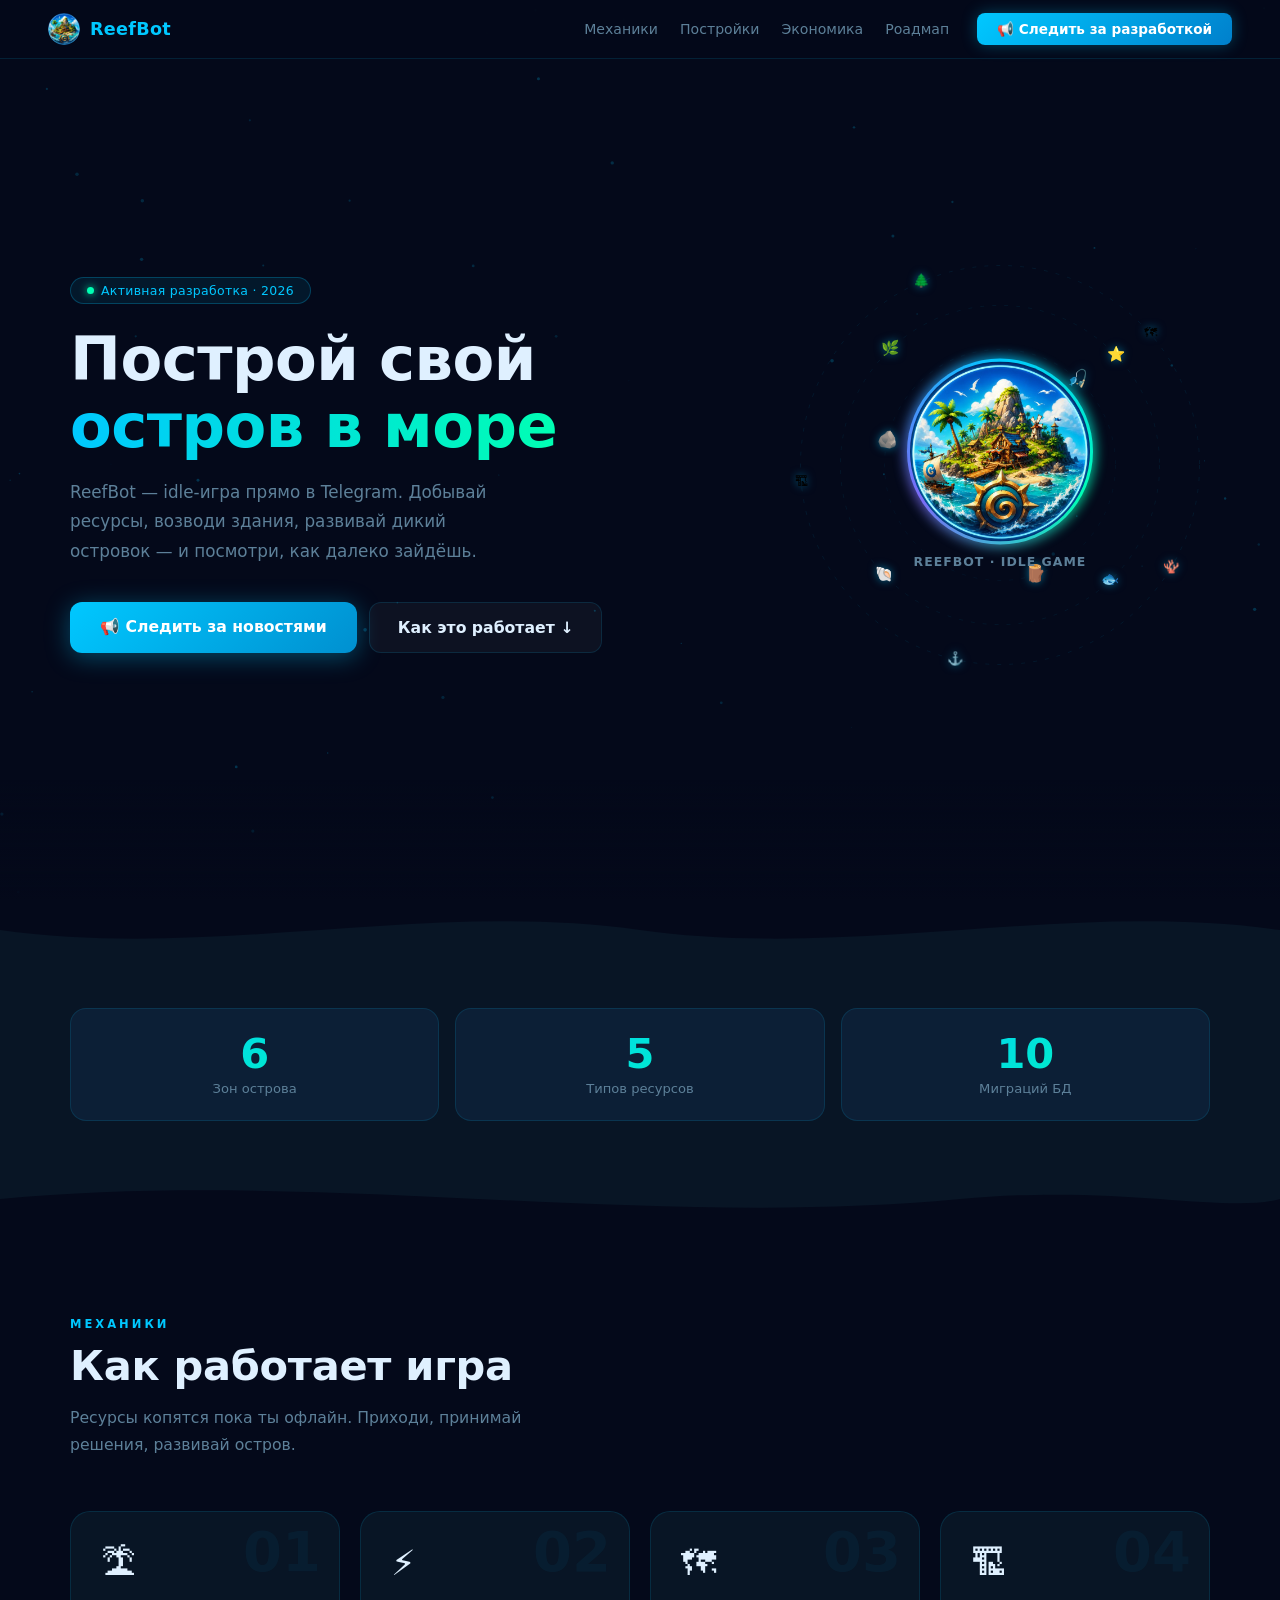
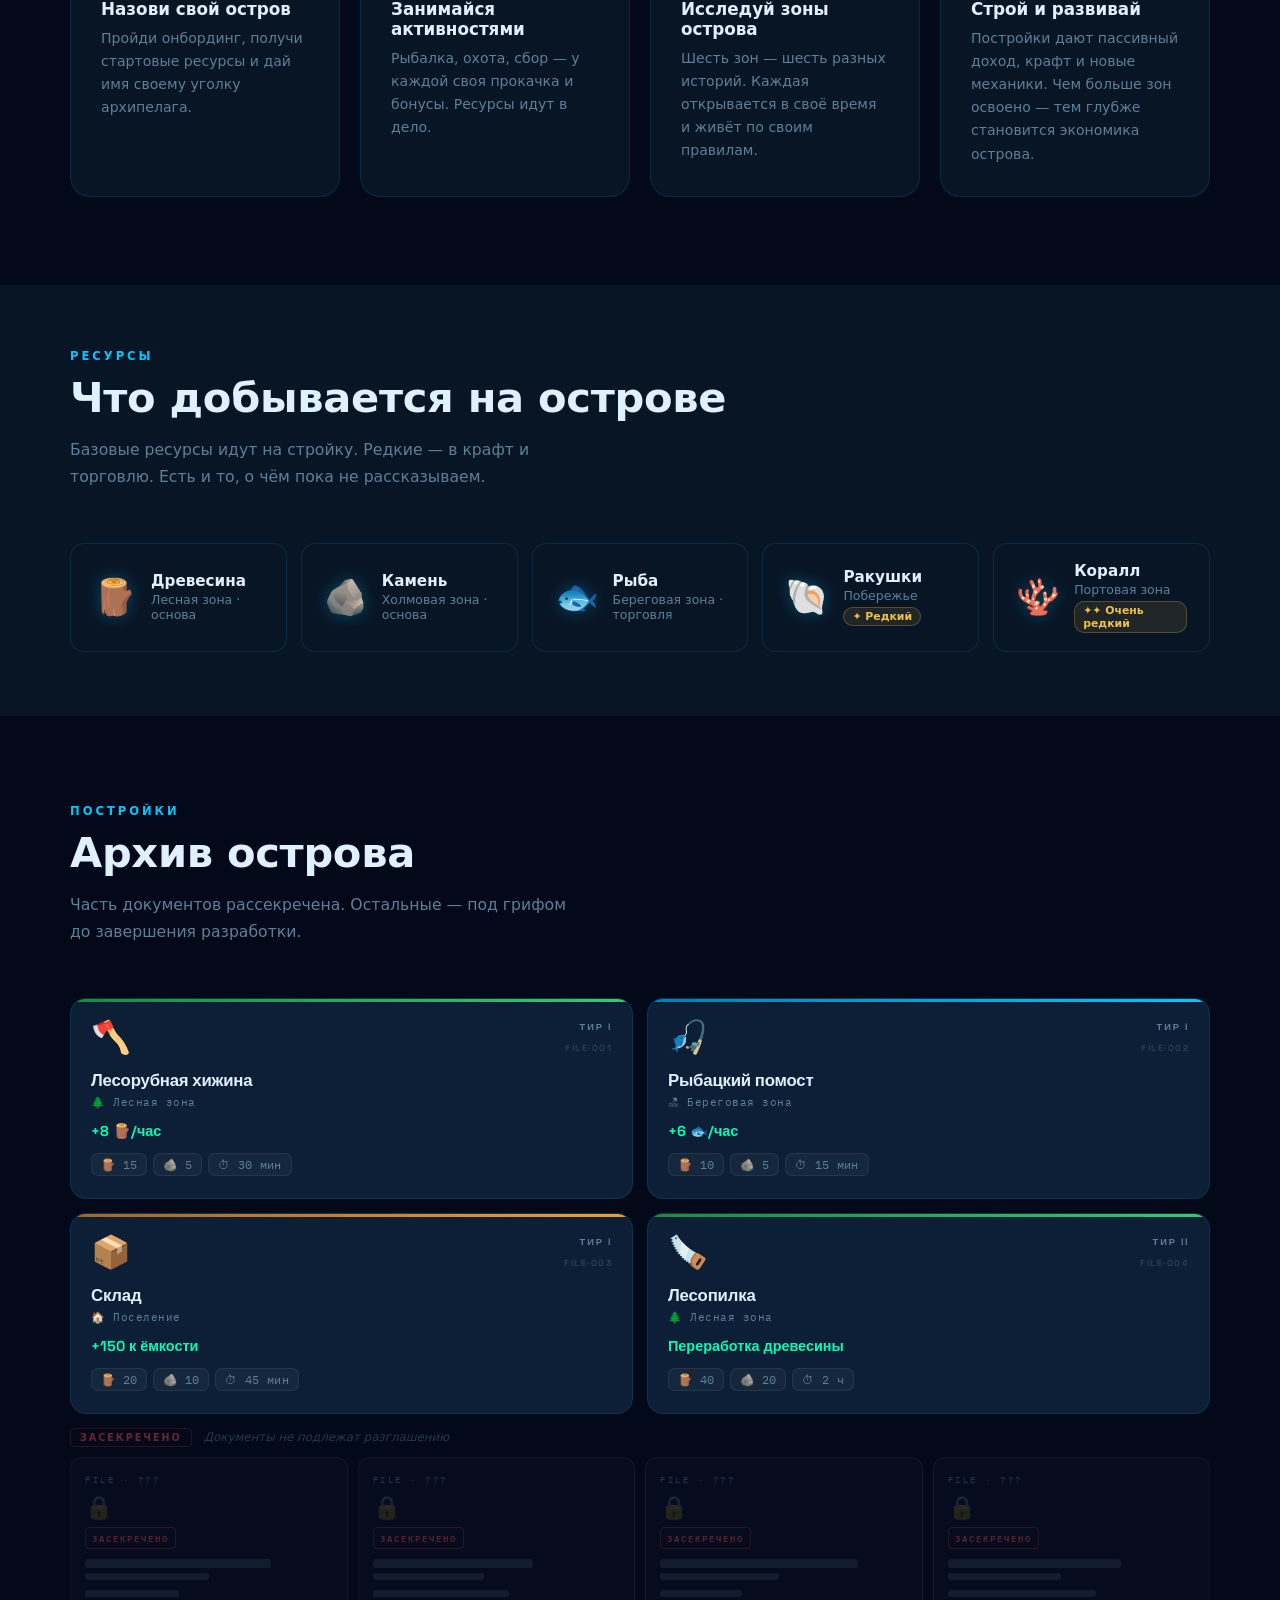
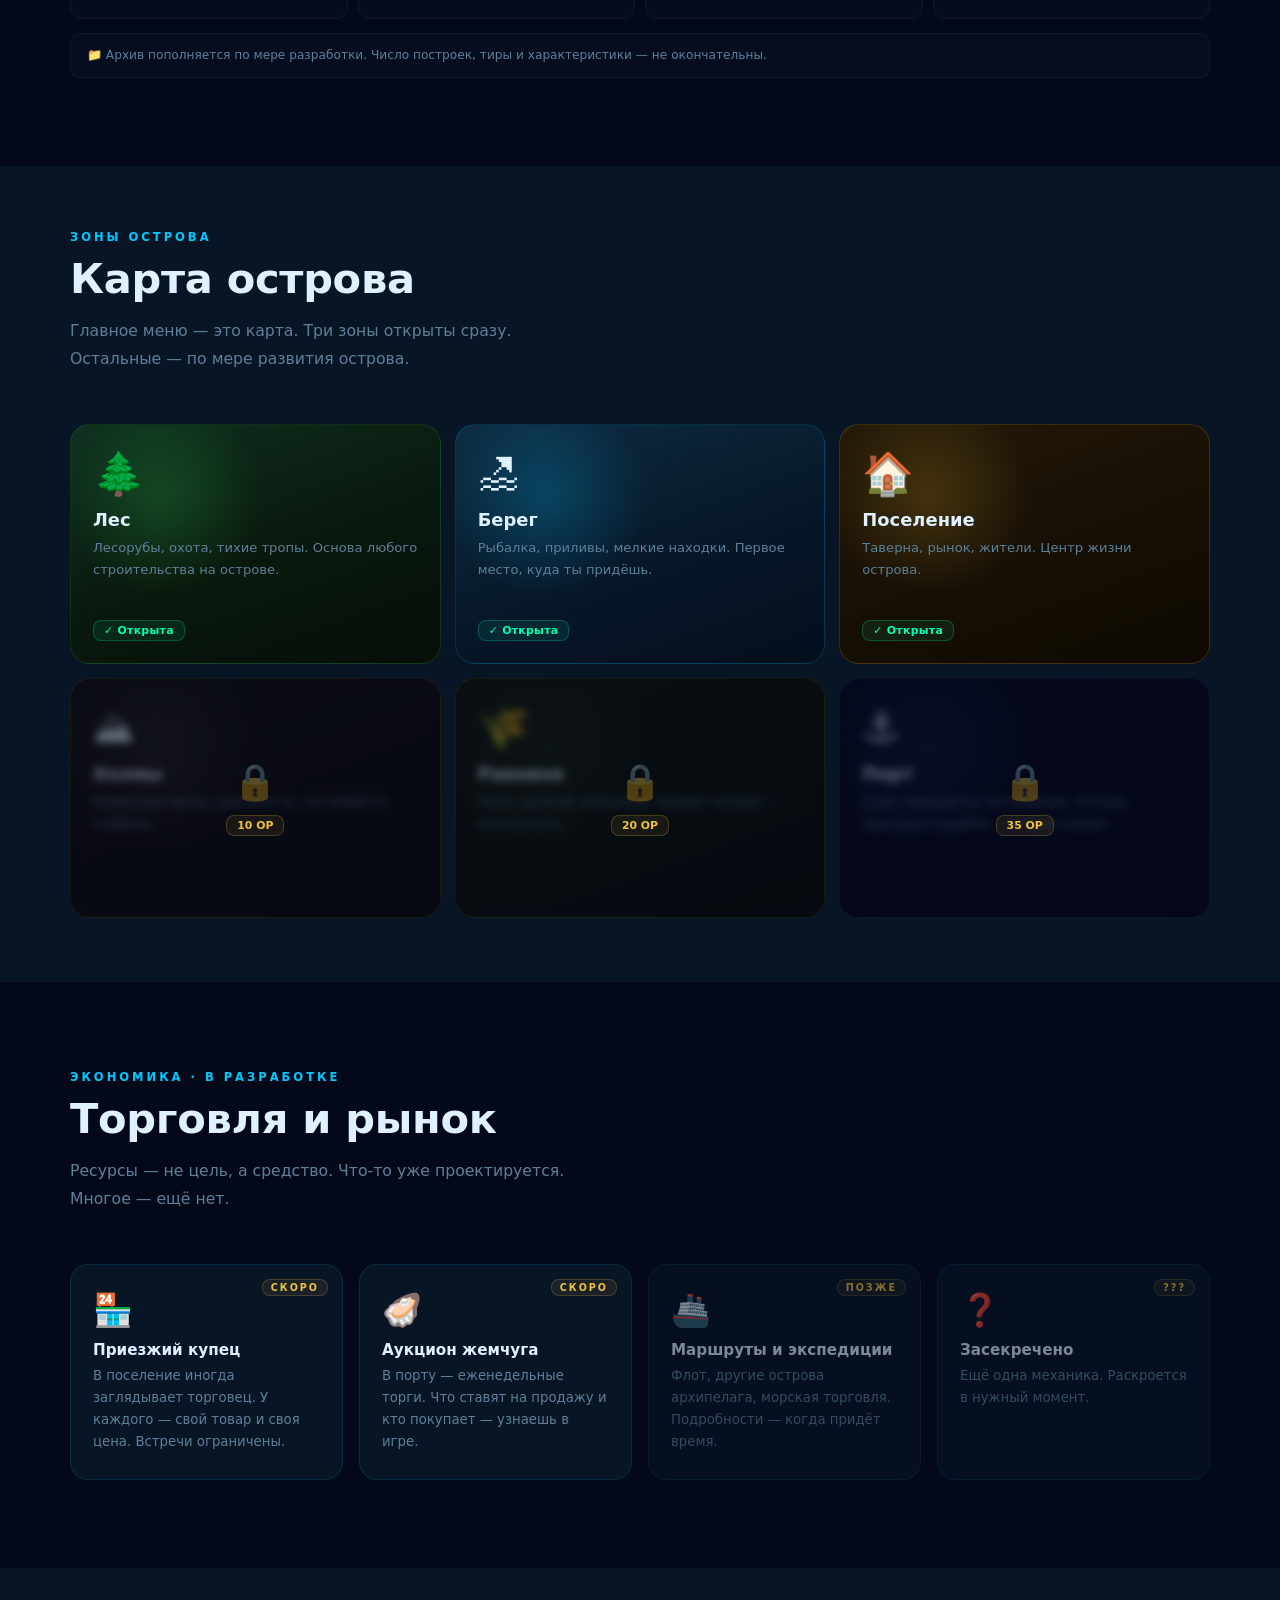
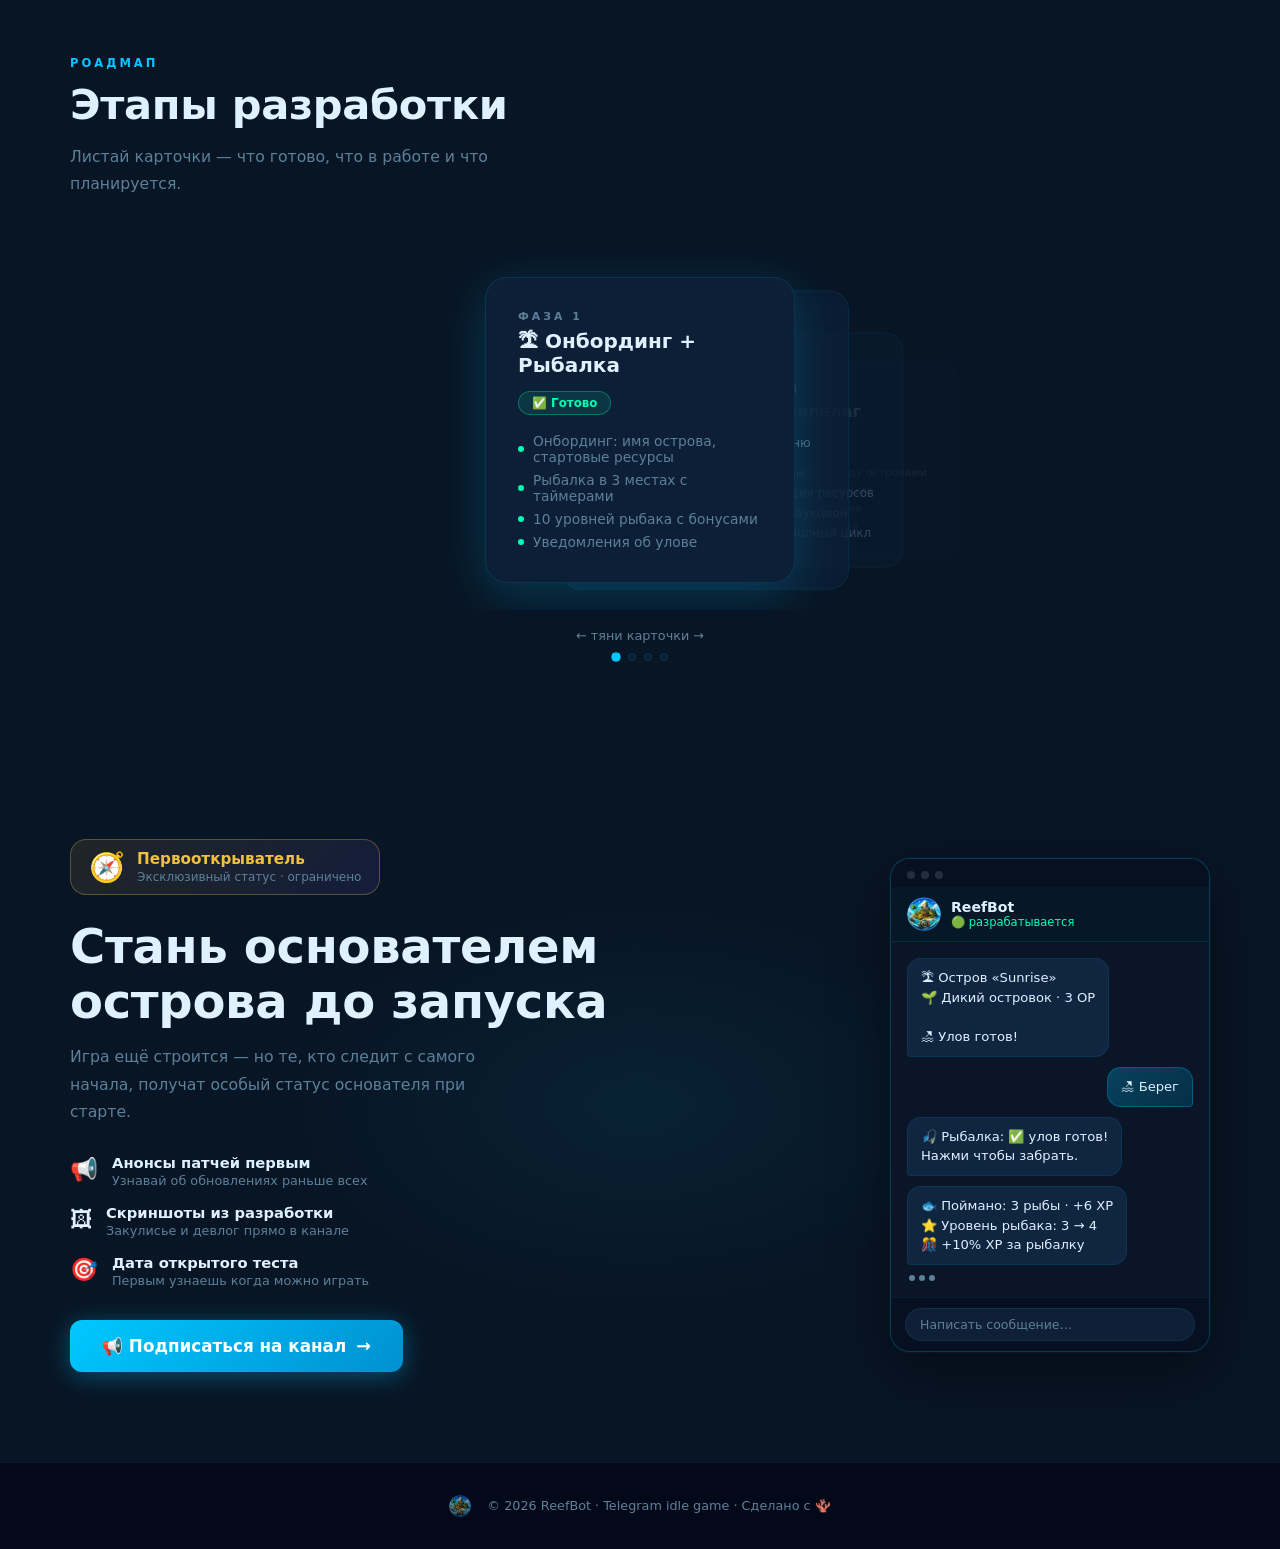
==== commit 41652f8a: "upd: website logo" ====
--- a/landing/index.html
+++ b/landing/index.html
@@ -4,6 +4,7 @@
   <meta charset="UTF-8"/>
   <meta name="viewport" content="width=device-width, initial-scale=1.0, maximum-scale=1.0"/>
   <title>ReefBot — Построй свой остров в Telegram</title>
+  <link rel="icon" type="image/png" href="logo.png"/>
   <link rel="preconnect" href="https://fonts.googleapis.com"/>
   <link rel="preconnect" href="https://fonts.gstatic.com" crossorigin/>
   <link href="https://fonts.googleapis.com/css2?family=Space+Grotesk:wght@400;600;700;800&family=IBM+Plex+Mono:wght@400;600&display=swap" rel="stylesheet"/>
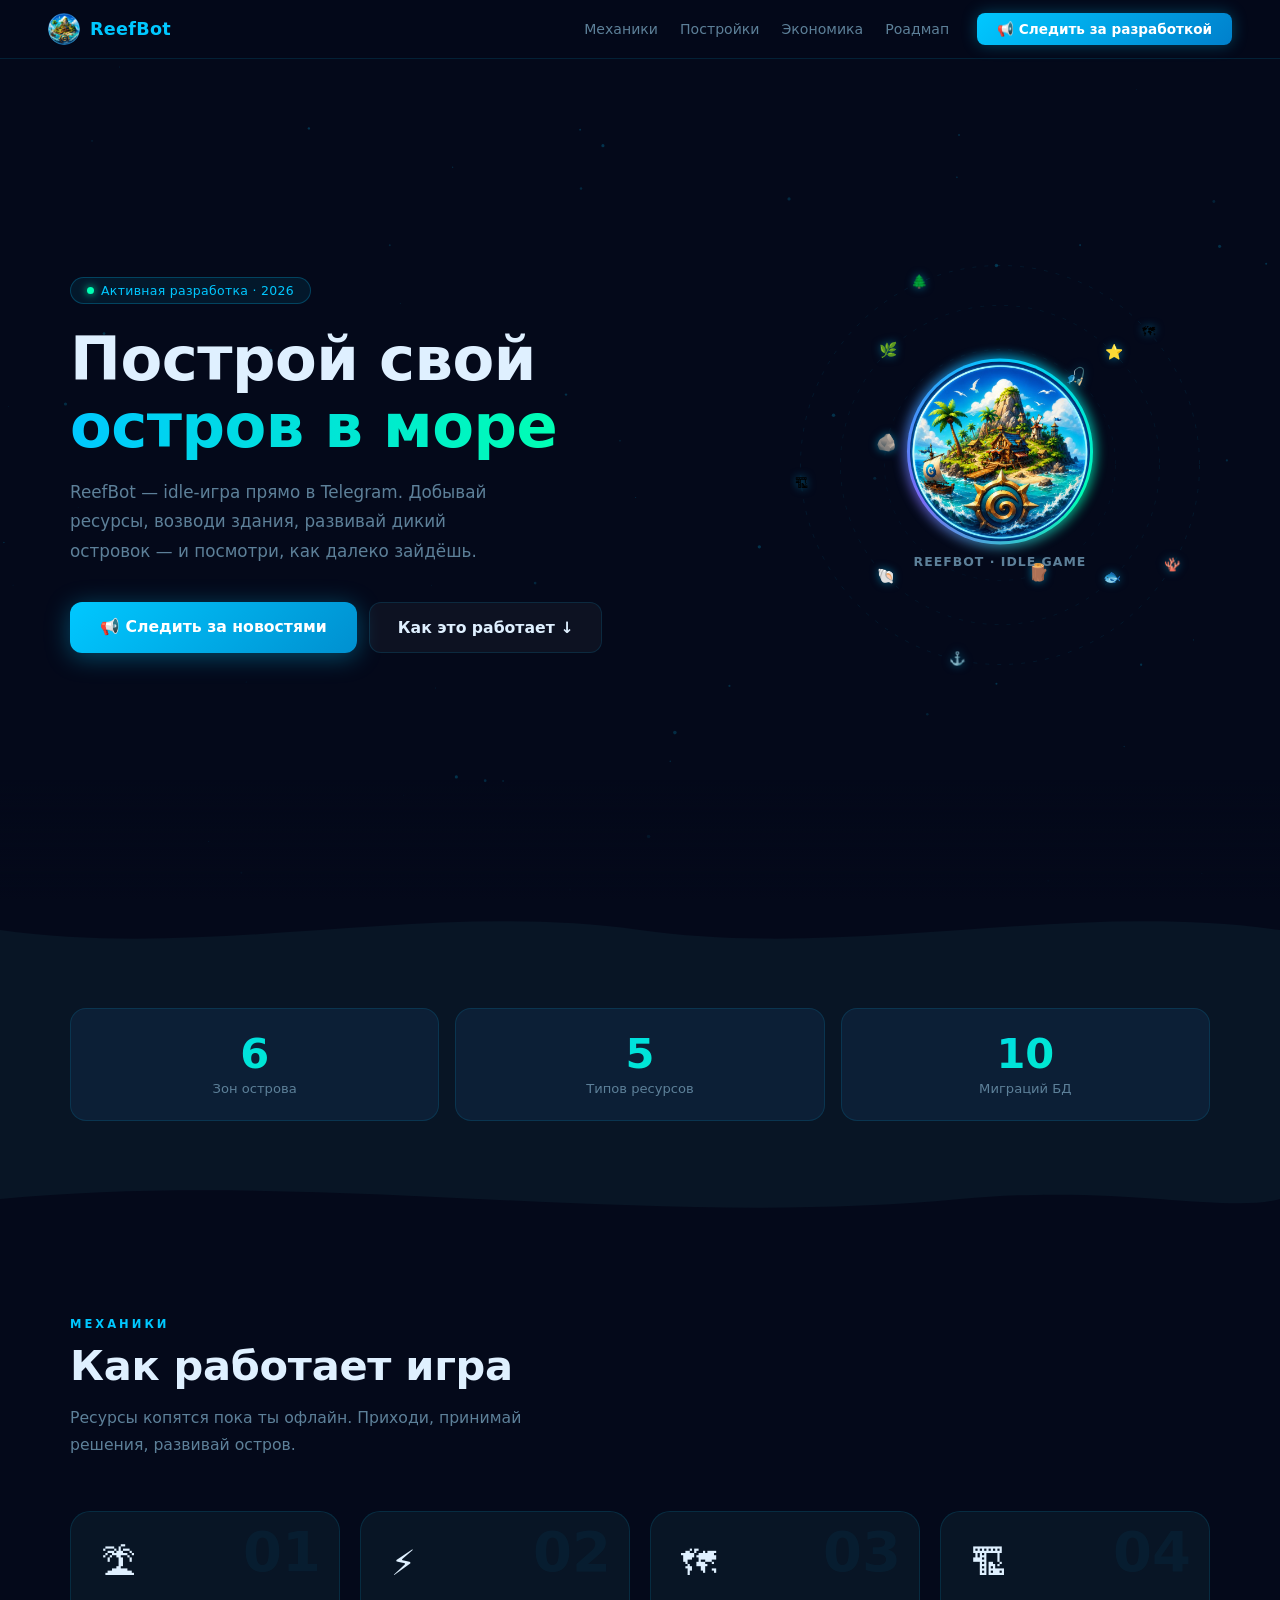
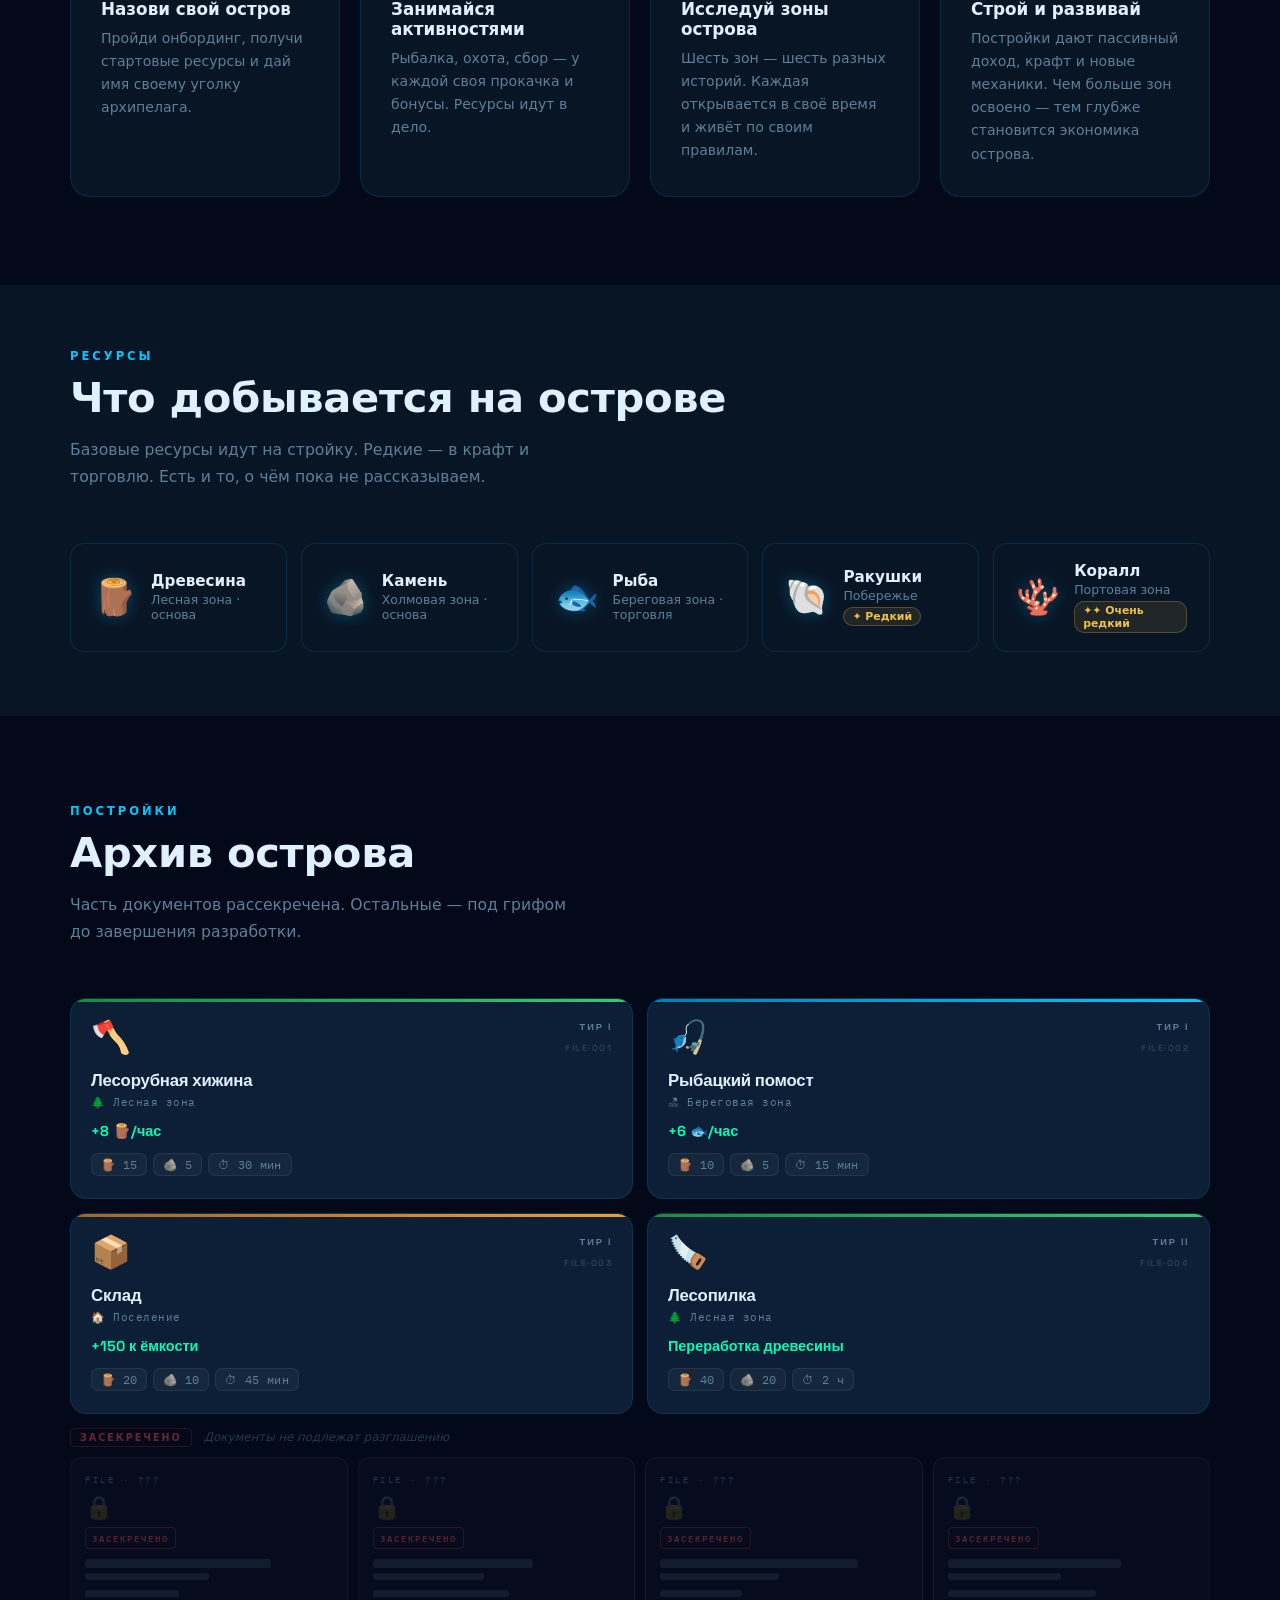
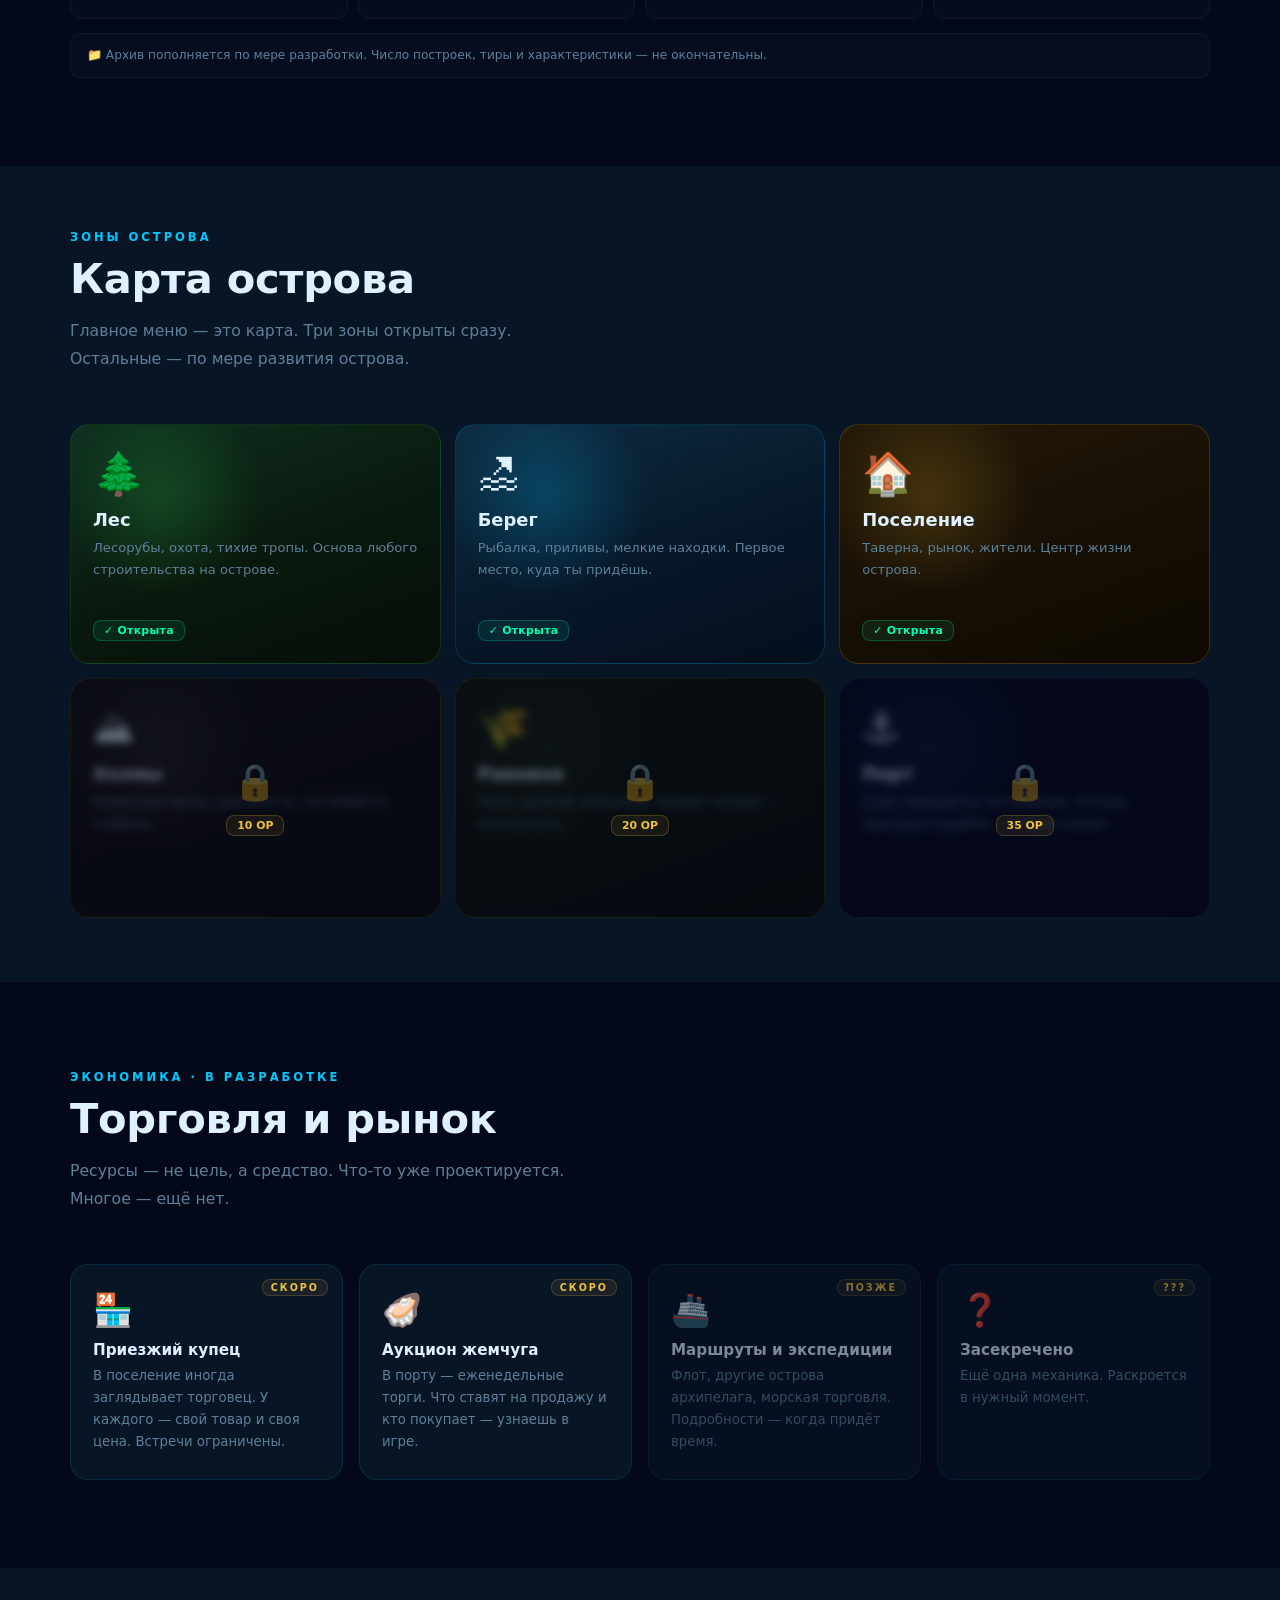
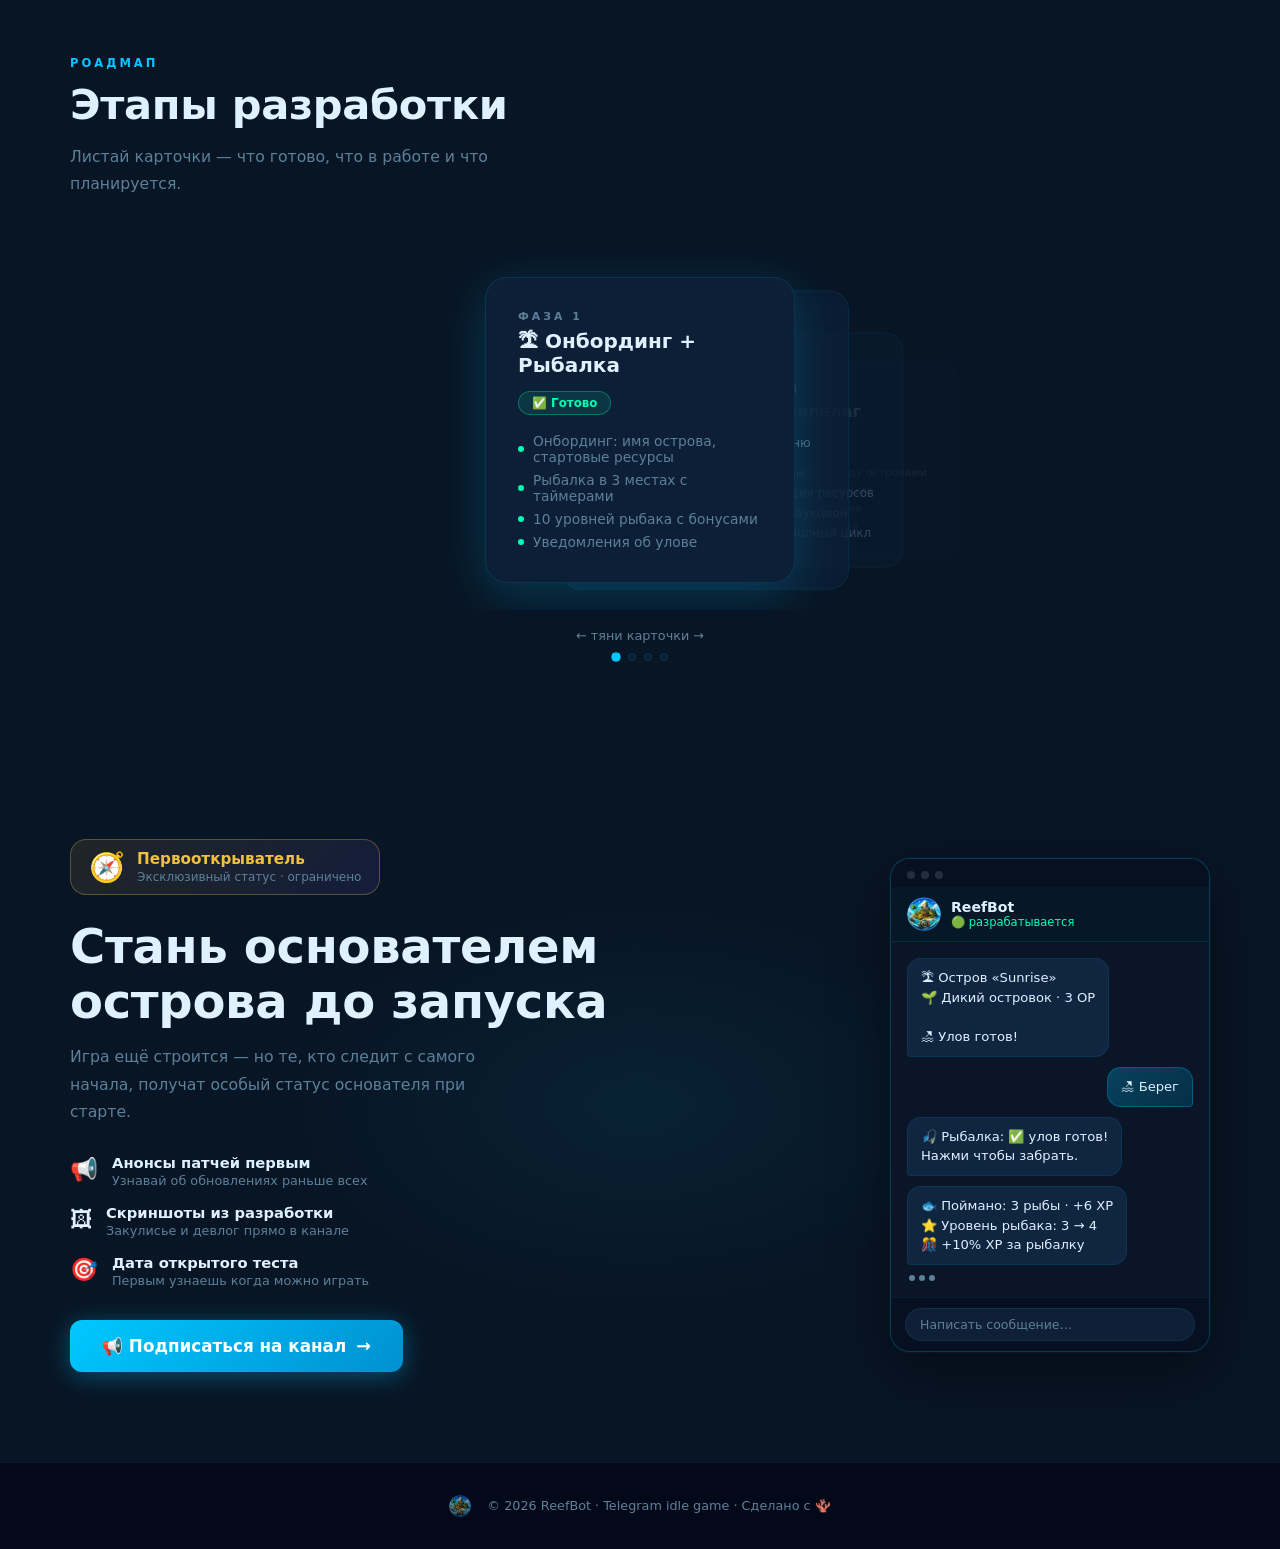
==== commit 5f731dc0: "upd: website logo v2" ====
--- a/landing/index.html
+++ b/landing/index.html
@@ -4,7 +4,7 @@
   <meta charset="UTF-8"/>
   <meta name="viewport" content="width=device-width, initial-scale=1.0, maximum-scale=1.0"/>
   <title>ReefBot — Построй свой остров в Telegram</title>
-  <link rel="icon" type="image/png" href="logo.png"/>
+  <link rel="icon" type="image/png" href="favicon-round.png"/>
   <link rel="preconnect" href="https://fonts.googleapis.com"/>
   <link rel="preconnect" href="https://fonts.gstatic.com" crossorigin/>
   <link href="https://fonts.googleapis.com/css2?family=Space+Grotesk:wght@400;600;700;800&family=IBM+Plex+Mono:wght@400;600&display=swap" rel="stylesheet"/>
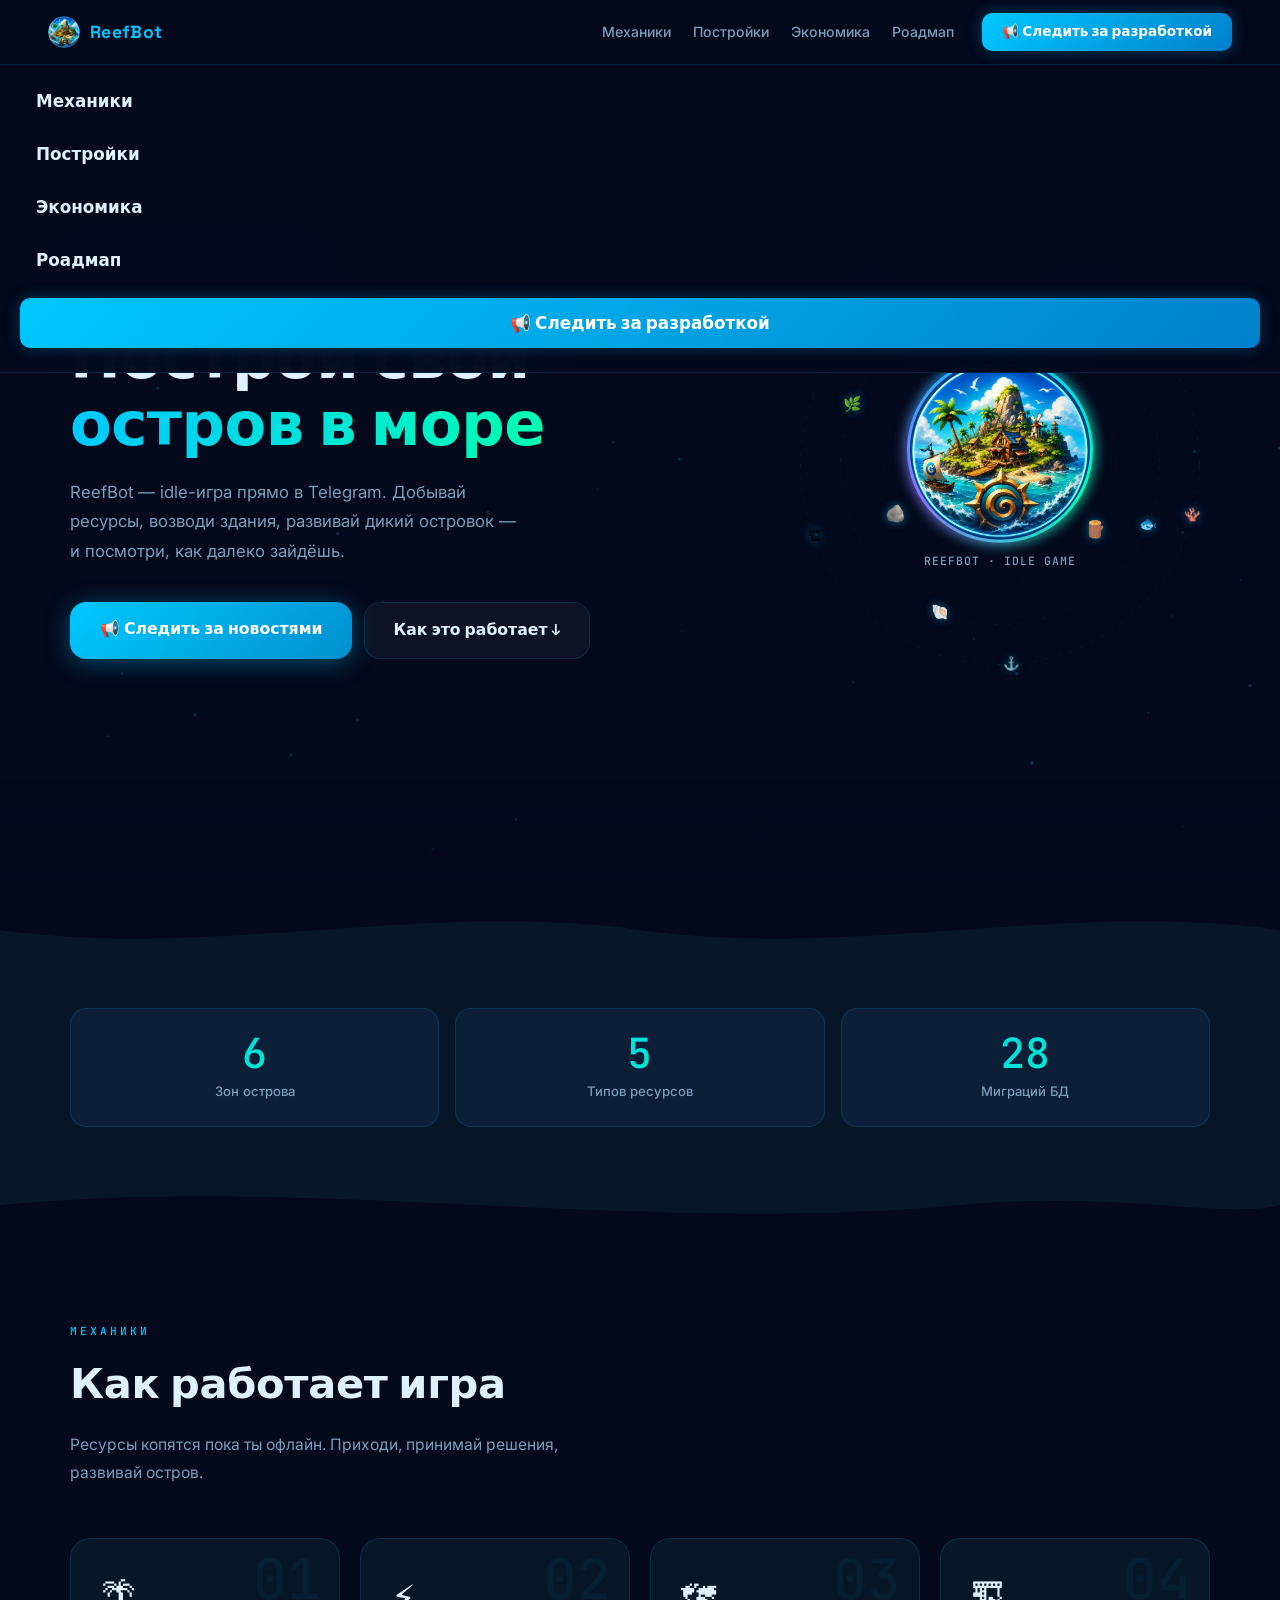
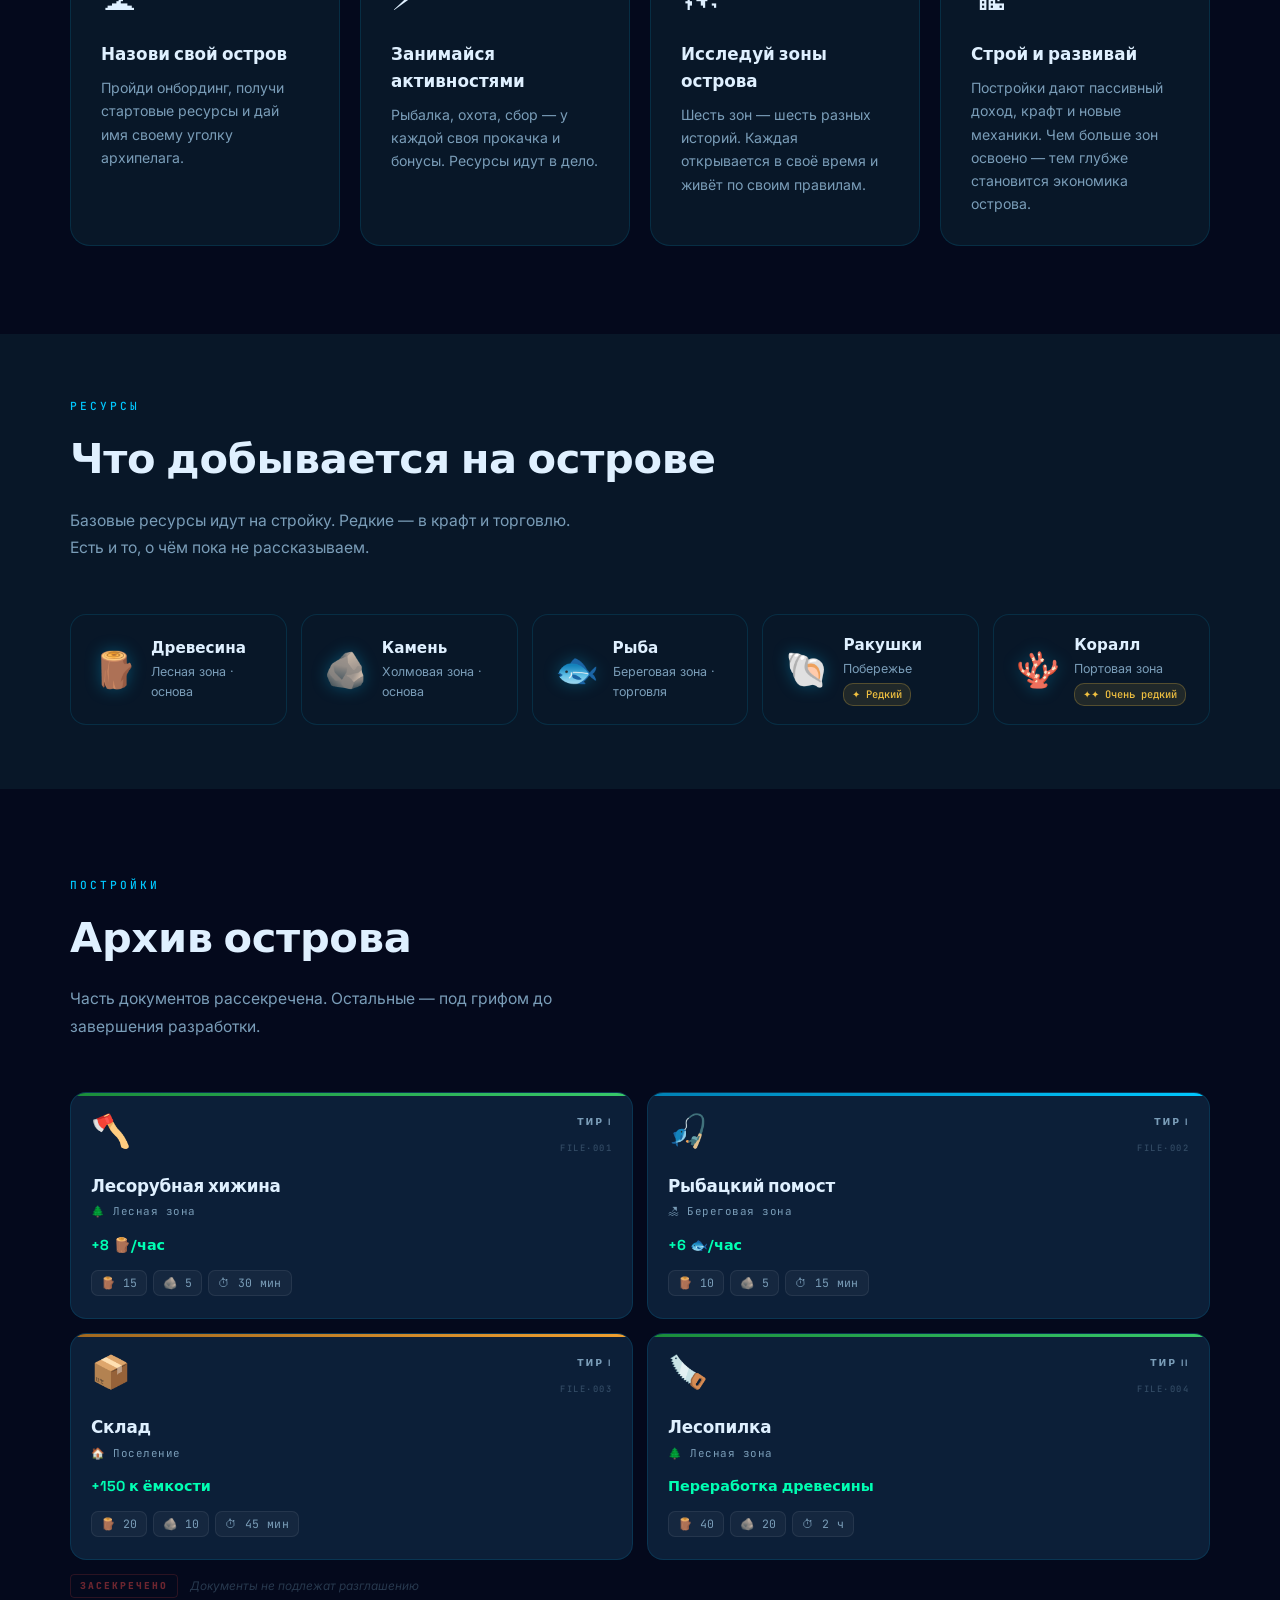
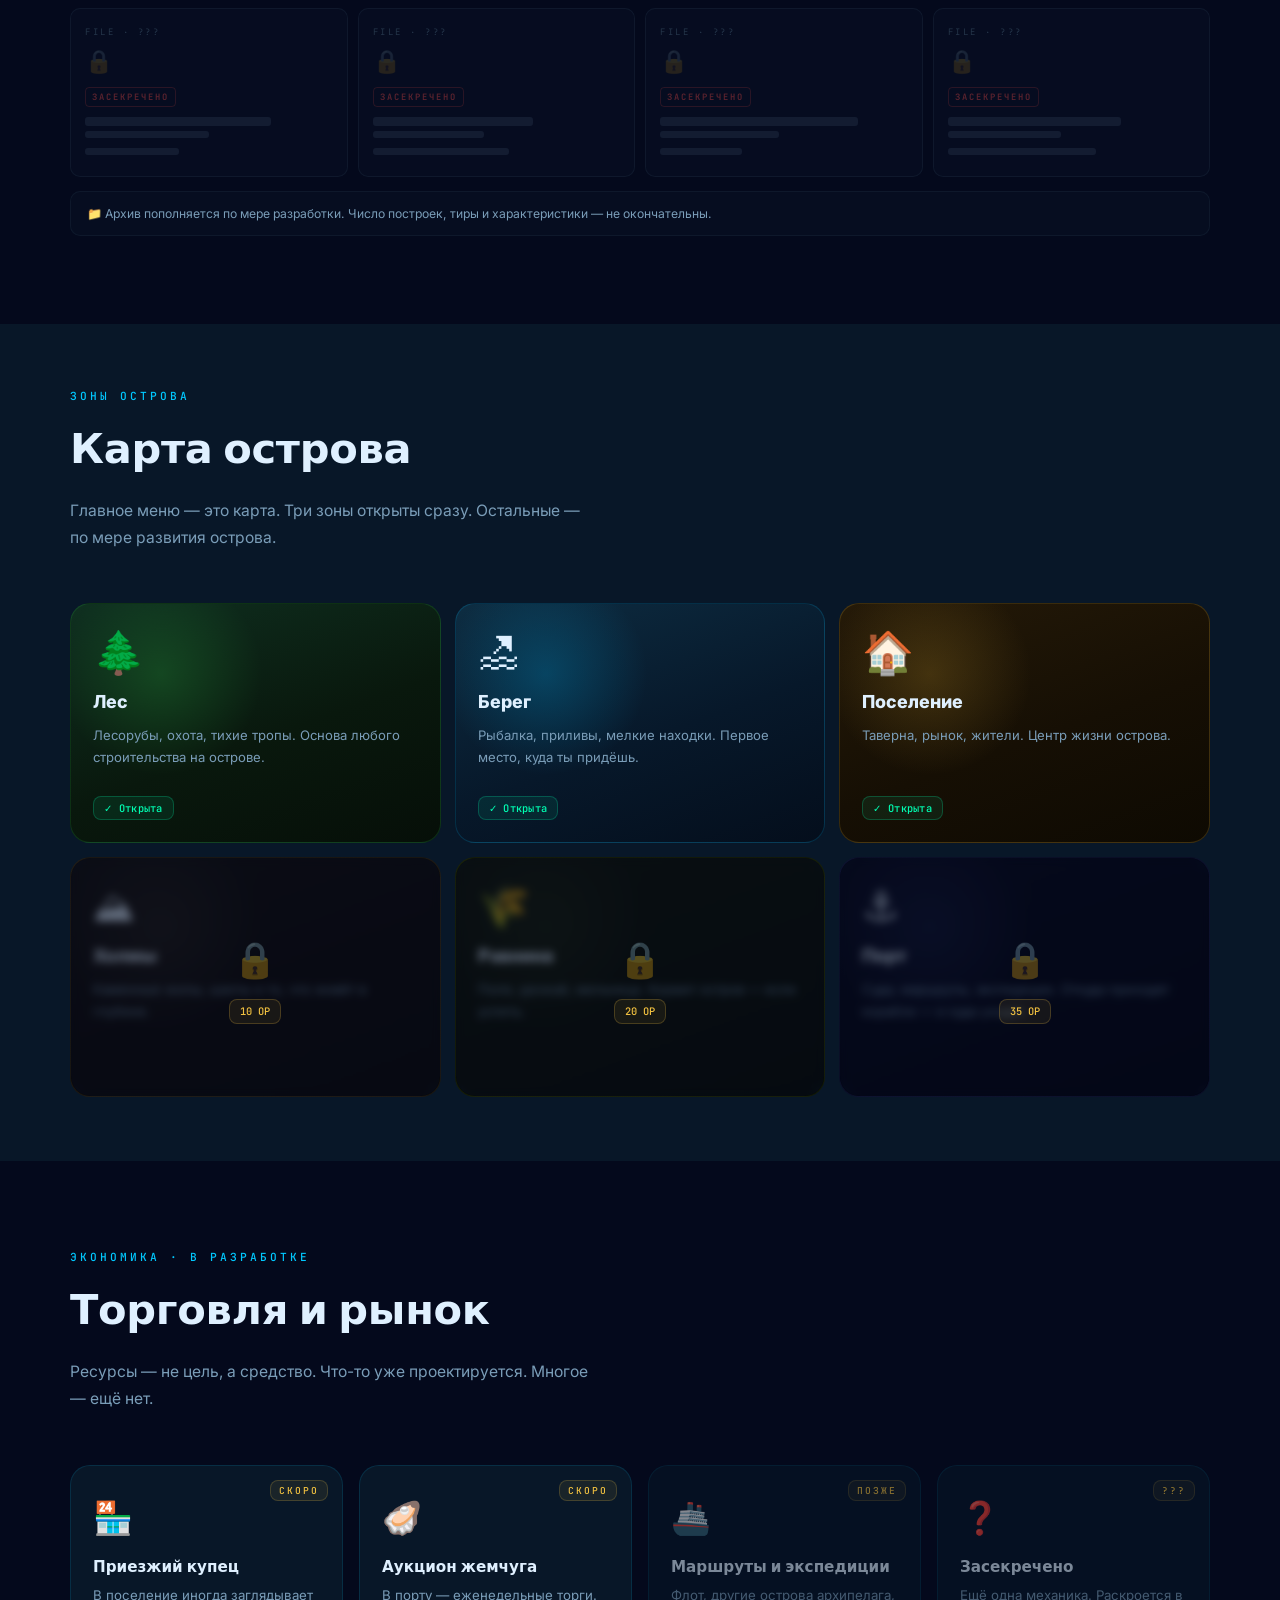
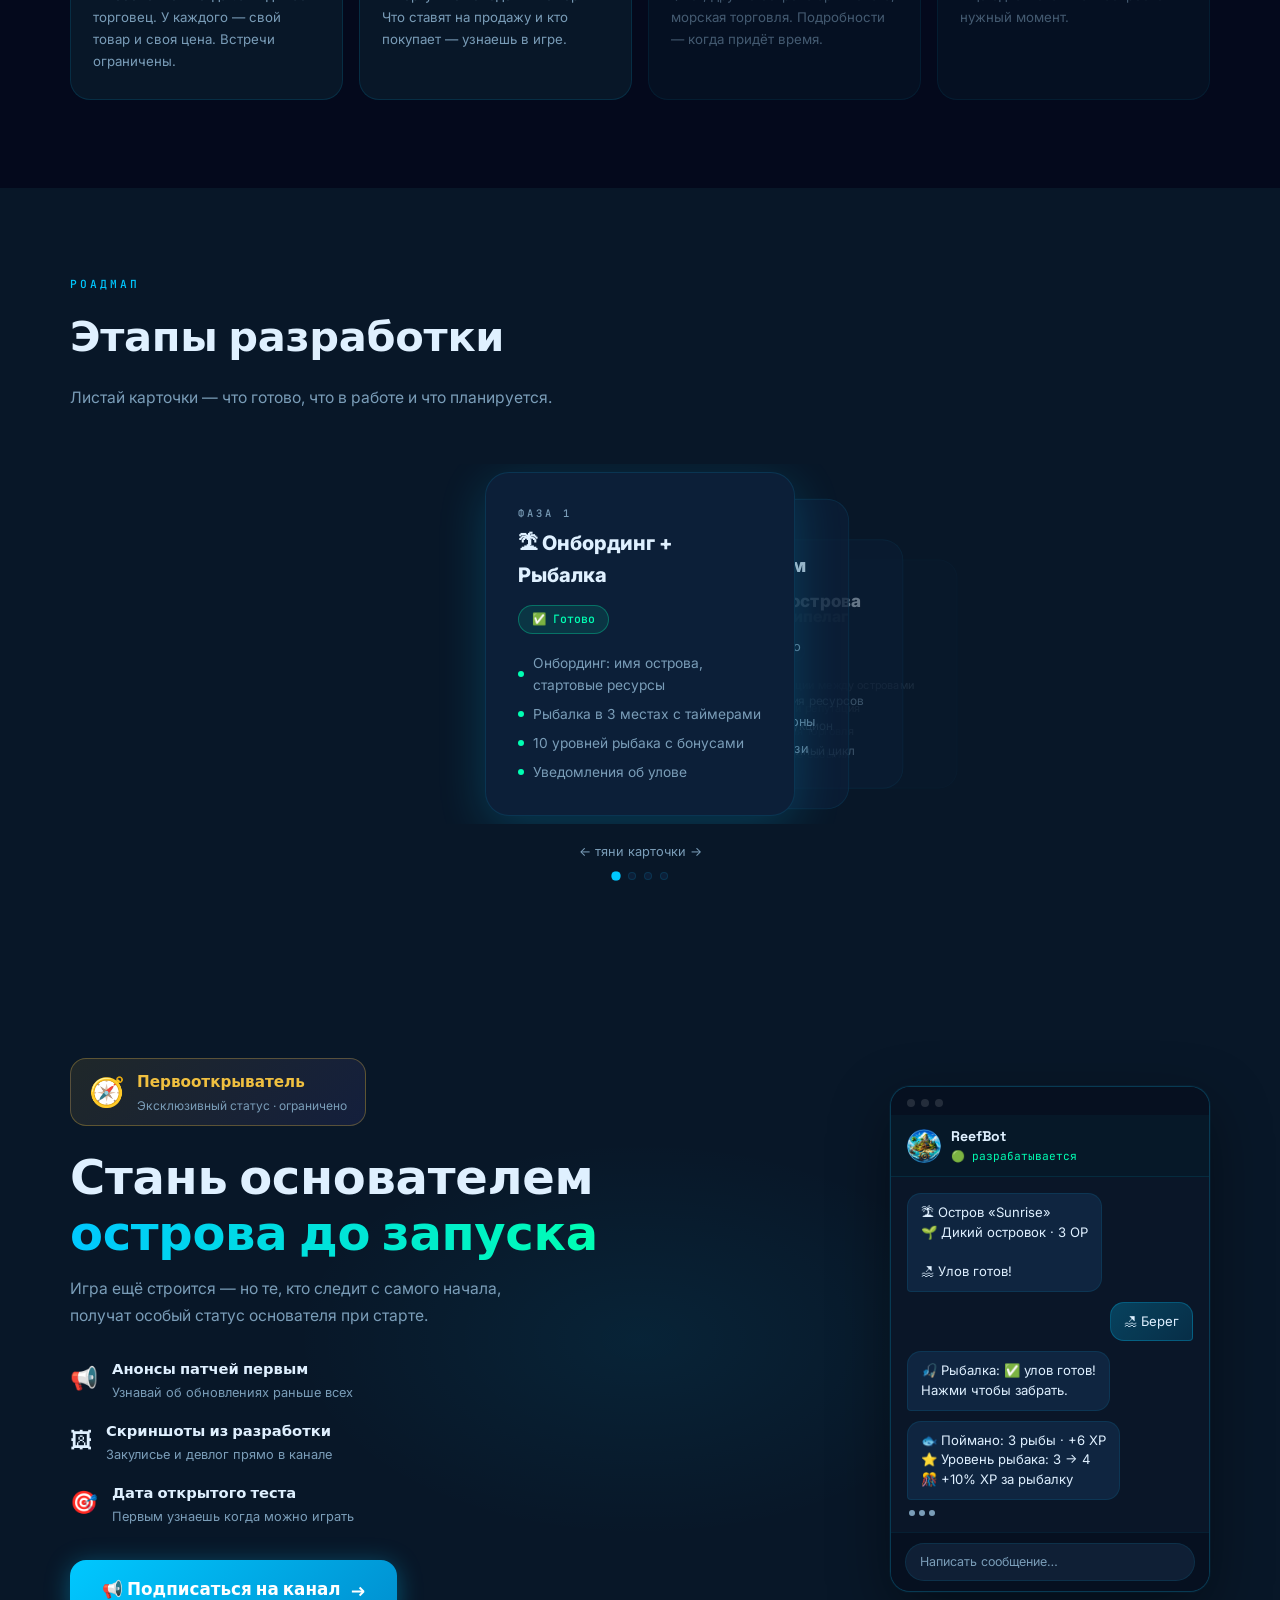
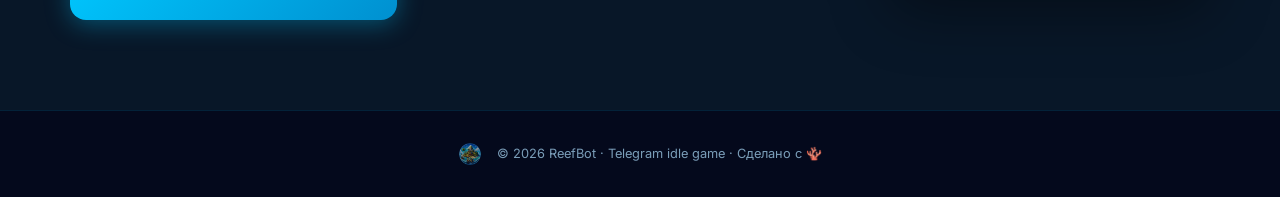
==== commit d77ad74e: "landing: a11y & UI/UX Pro Max upgrade — fonts, hamburger, reduced-motion, contrast" ====
--- a/landing/index.html
+++ b/landing/index.html
@@ -2,377 +2,638 @@
 <html lang="ru">
 <head>
   <meta charset="UTF-8"/>
-  <meta name="viewport" content="width=device-width, initial-scale=1.0, maximum-scale=1.0"/>
+  <meta name="viewport" content="width=device-width, initial-scale=1.0"/>
   <title>ReefBot — Построй свой остров в Telegram</title>
   <link rel="icon" type="image/png" href="favicon-round.png"/>
   <link rel="preconnect" href="https://fonts.googleapis.com"/>
   <link rel="preconnect" href="https://fonts.gstatic.com" crossorigin/>
-  <link href="https://fonts.googleapis.com/css2?family=Space+Grotesk:wght@400;600;700;800&family=IBM+Plex+Mono:wght@400;600&display=swap" rel="stylesheet"/>
+  <!-- Space Grotesk (headings) + Inter (body) + JetBrains Mono (data/labels) -->
+  <link href="https://fonts.googleapis.com/css2?family=Space+Grotesk:wght@400;500;600;700;800&family=Inter:wght@400;500;600&family=JetBrains+Mono:wght@400;500&display=swap" rel="stylesheet"/>
   <style>
+    /* ── DESIGN TOKENS ────────────────────────────────────── */
     :root {
-      --bg: #04091a;
-      --surface: #081525;
-      --surface2: #0c1f36;
-      --accent: #00c8ff;
-      --accent2: #00ffb3;
-      --accent3: #7c6af7;
-      --gold: #f0c040;
-      --text: #dff0ff;
-      --muted: #5d8099;
-      --border: rgba(0,200,255,.13);
-      --glow: 0 0 32px rgba(0,200,255,.22);
-    }
-    *{box-sizing:border-box;margin:0;padding:0}
-    html{scroll-behavior:smooth;overflow-x:hidden}
-    body{background:var(--bg);color:var(--text);font-family:'Segoe UI',system-ui,sans-serif;overflow-x:hidden;width:100%}
-
-    /* ── ANIMATED BG ── */
-    .bg-layer{position:fixed;inset:0;z-index:0;pointer-events:none}
-    .bg-layer canvas{position:absolute;inset:0;width:100%;height:100%}
-
-    /* ── NAV ── */
-    nav{position:fixed;top:0;left:0;right:0;z-index:200;background:rgba(4,9,26,.8);backdrop-filter:blur(16px);border-bottom:1px solid var(--border);padding:13px 48px;display:flex;align-items:center;gap:28px}
-    .nav-logo{display:flex;align-items:center;gap:10px;text-decoration:none}
-    .nav-logo img{width:32px;height:32px;border-radius:50%;object-fit:cover}
-    .nav-logo span{font-size:1.1rem;font-weight:800;color:var(--accent);letter-spacing:.3px}
-    .nav-links{display:flex;gap:22px;margin-left:auto}
-    .nav-links a{color:var(--muted);text-decoration:none;font-size:.88rem;transition:color .2s}
-    .nav-links a:hover{color:var(--text)}
-    .nav-btn{background:linear-gradient(135deg,var(--accent),#0080cc);color:#fff;padding:8px 20px;border-radius:8px;font-size:.85rem;font-weight:700;text-decoration:none;transition:opacity .2s,transform .15s;box-shadow:0 0 16px rgba(0,200,255,.3)}
-    .nav-btn:hover{opacity:.9;transform:translateY(-1px)}
-
-    /* ── HERO ── */
-    .hero{min-height:100vh;display:flex;align-items:center;justify-content:center;padding:110px 24px 80px;position:relative;overflow:hidden}
-    .hero::after{content:'';position:absolute;bottom:0;left:0;right:0;height:120px;background:linear-gradient(transparent,var(--bg));pointer-events:none}
-    .hero-inner{display:flex;align-items:center;gap:80px;max-width:1140px;width:100%;position:relative;z-index:2}
-    .hero-text{flex:1}
-    .badge{display:inline-flex;align-items:center;gap:7px;background:rgba(0,200,255,.08);border:1px solid rgba(0,200,255,.25);border-radius:24px;padding:5px 16px;font-size:.78rem;color:var(--accent);margin-bottom:22px;letter-spacing:.3px}
-    .badge-dot{width:7px;height:7px;background:var(--accent2);border-radius:50%;animation:pulse 2s infinite;box-shadow:0 0 8px var(--accent2)}
-    h1{font-size:clamp(2.4rem,5.5vw,3.8rem);font-weight:900;line-height:1.1;margin-bottom:18px;letter-spacing:-.5px}
-    h1 .accent{background:linear-gradient(90deg,var(--accent),var(--accent2));-webkit-background-clip:text;-webkit-text-fill-color:transparent;background-clip:text}
-    .hero-sub{color:var(--muted);font-size:1.05rem;line-height:1.75;margin-bottom:36px;max-width:460px}
-    .hero-btns{display:flex;gap:12px;flex-wrap:wrap}
-    .btn-primary{background:linear-gradient(135deg,var(--accent),#0090d0);color:#fff;padding:15px 30px;border-radius:12px;font-weight:800;text-decoration:none;font-size:.98rem;transition:transform .2s,box-shadow .2s;box-shadow:0 4px 24px rgba(0,200,255,.35)}
-    .btn-primary:hover{transform:translateY(-3px);box-shadow:0 8px 32px rgba(0,200,255,.45)}
-    .btn-ghost{background:rgba(255,255,255,.04);color:var(--text);padding:15px 28px;border-radius:12px;font-weight:600;text-decoration:none;font-size:.98rem;border:1px solid var(--border);transition:border-color .2s,background .2s}
-    .btn-ghost:hover{border-color:var(--accent);background:rgba(0,200,255,.06)}
-
-    /* ── LOGO ORBITAL ── */
-    .hero-visual{flex:0 0 420px;position:relative;height:420px}
-    #orbitCanvas{position:absolute;inset:0;width:100%;height:100%}
-    .logo-wrap{position:absolute;top:50%;left:50%;transform:translate(-50%,-50%);z-index:3;pointer-events:none;text-align:center}
-    .logo-ring{width:180px;height:180px;border-radius:50%;position:relative;animation:float 4s ease-in-out infinite}
-    .logo-ring::before{content:'';position:absolute;inset:-6px;border-radius:50%;background:conic-gradient(from 0deg,var(--accent),var(--accent2),var(--accent3),var(--accent));animation:spin 4s linear infinite;filter:blur(6px);opacity:.7}
-    .logo-ring::after{content:'';position:absolute;inset:-3px;border-radius:50%;background:conic-gradient(from 0deg,var(--accent),var(--accent2),var(--accent3),var(--accent));animation:spin 4s linear infinite}
-    .logo-img{width:180px;height:180px;border-radius:50%;object-fit:cover;position:relative;z-index:1;display:block}
-    .logo-tagline{font-size:.78rem;color:var(--muted);margin-top:12px;font-weight:600;letter-spacing:1px;text-transform:uppercase}
-
-    /* ── WAVE DIVIDER ── */
-    .wave-divider{width:100%;overflow:hidden;line-height:0;display:block}
-    .wave-divider svg{display:block;width:100%}
-
-    /* ── STATS ── */
-    .stats-band{padding:48px 24px;background:var(--surface);position:relative}
-    .stats-inner{max-width:1140px;margin:0 auto;display:grid;grid-template-columns:repeat(auto-fit,minmax(160px,1fr));gap:16px}
-    .stat-card{background:var(--surface2);border:1px solid var(--border);border-radius:16px;padding:24px 20px;text-align:center;transition:border-color .3s,transform .2s}
-    .stat-card:hover{border-color:var(--accent);transform:translateY(-2px)}
-    .stat-num{font-size:2.6rem;font-weight:900;line-height:1;background:linear-gradient(135deg,var(--accent),var(--accent2));-webkit-background-clip:text;-webkit-text-fill-color:transparent;background-clip:text}
-    .stat-lbl{color:var(--muted);font-size:.82rem;margin-top:6px;font-weight:500}
-
-    /* ── SECTIONS ── */
-    section{padding:88px 24px;position:relative}
-    .container{max-width:1140px;margin:0 auto}
-    .section-eyebrow{font-size:.72rem;font-weight:800;letter-spacing:3px;text-transform:uppercase;color:var(--accent);margin-bottom:10px}
-    .section-title{font-size:clamp(1.7rem,3.5vw,2.6rem);font-weight:900;margin-bottom:14px;letter-spacing:-.3px}
-    .section-sub{color:var(--muted);font-size:.98rem;line-height:1.75;max-width:520px;margin-bottom:52px}
-
-    /* ── HOW IT WORKS ── */
-    .steps{display:grid;grid-template-columns:repeat(auto-fit,minmax(230px,1fr));gap:20px}
-    .step{background:var(--surface);border:1px solid var(--border);border-radius:20px;padding:30px;position:relative;overflow:hidden;transition:border-color .3s,transform .2s,box-shadow .3s;cursor:default}
-    .step:hover{border-color:rgba(0,200,255,.45);transform:translateY(-4px);box-shadow:var(--glow)}
-    .step-glow{position:absolute;inset:0;opacity:0;background:radial-gradient(circle at 50% 0%,rgba(0,200,255,.08),transparent 70%);transition:opacity .3s}
-    .step:hover .step-glow{opacity:1}
-    .step-num{font-size:3.5rem;font-weight:900;color:rgba(0,200,255,.05);position:absolute;top:12px;right:18px;line-height:1}
-    .step-icon{font-size:2.2rem;margin-bottom:16px}
-    .step h3{font-size:1.05rem;font-weight:800;margin-bottom:8px}
-    .step p{color:var(--muted);font-size:.88rem;line-height:1.65}
-
-    /* ── RESOURCES ── */
-    .res-grid{display:flex;flex-wrap:wrap;gap:14px}
-    .res-card{background:var(--surface);border:1px solid var(--border);border-radius:14px;padding:18px 22px;display:flex;align-items:center;gap:14px;flex:1;min-width:180px;transition:border-color .25s,transform .2s}
-    .res-card:hover{border-color:var(--accent);transform:translateY(-2px)}
-    .res-emoji{font-size:2.2rem;filter:drop-shadow(0 0 8px rgba(0,200,255,.3))}
-    .res-name{font-weight:700;font-size:.95rem}
-    .res-sub{color:var(--muted);font-size:.78rem;margin-top:2px}
-    .res-rare{font-size:.68rem;font-weight:700;color:var(--gold);background:rgba(240,192,64,.1);border:1px solid rgba(240,192,64,.25);border-radius:10px;padding:2px 8px;display:inline-block;margin-top:4px}
-
-    /* ── BUILDINGS ── */
-    .bld-grid{display:grid;grid-template-columns:repeat(auto-fill,minmax(290px,1fr));gap:18px}
-    .bld-card{background:var(--surface);border:1px solid var(--border);border-radius:18px;padding:22px;transition:border-color .3s,transform .2s,box-shadow .25s}
-    .bld-card:hover{transform:translateY(-4px);box-shadow:var(--glow)}
-    .bld-head{display:flex;align-items:flex-start;justify-content:space-between;margin-bottom:10px;gap:8px}
-    .bld-name{font-weight:800;font-size:.98rem;line-height:1.3}
-    .tier{font-size:.68rem;font-weight:800;padding:3px 10px;border-radius:20px;white-space:nowrap;letter-spacing:.5px;flex-shrink:0}
-    .t1{background:rgba(0,255,179,.12);color:var(--accent2);border:1px solid rgba(0,255,179,.3)}
-    .t2{background:rgba(0,200,255,.12);color:var(--accent);border:1px solid rgba(0,200,255,.3)}
-    .t3{background:rgba(124,106,247,.15);color:#a99ff8;border:1px solid rgba(124,106,247,.35)}
-    .bld-zone{font-size:.76rem;color:var(--muted);margin-bottom:10px}
-    .bld-effect{font-size:.86rem;font-weight:700;color:var(--accent2);margin-bottom:12px}
-    .bld-cost{display:flex;flex-wrap:wrap;gap:6px}
-    .chip{background:rgba(255,255,255,.04);border:1px solid rgba(255,255,255,.06);border-radius:8px;padding:3px 9px;font-size:.76rem;color:var(--muted)}
-    .bld-card.t1-card:hover{border-color:rgba(0,255,179,.4)}
-    .bld-card.t2-card:hover{border-color:rgba(0,200,255,.4)}
-    .bld-card.t3-card:hover{border-color:rgba(124,106,247,.5)}
-
-    /* ── CLASSIFIED BUILDINGS ── */
-    .bld-card.classified{border-color:rgba(93,128,153,.12);cursor:default}
-    .bld-card.classified:hover{transform:none;box-shadow:none;border-color:rgba(93,128,153,.22)}
-    .classified-lock{font-size:1.1rem;margin-bottom:6px;opacity:.4}
-    .redact-bar{display:block;height:13px;border-radius:4px;background:rgba(93,128,153,.2);margin-bottom:4px}
-    .redact-sm{height:10px;border-radius:3px;background:rgba(93,128,153,.14);display:inline-block;vertical-align:middle}
-    .bld-note{margin-top:20px;font-size:.78rem;color:var(--muted);font-style:italic}
-
-    /* ── ZONES ── */
-    .zones-grid{display:grid;grid-template-columns:repeat(auto-fill,minmax(180px,1fr));gap:14px}
-    .zone-card{background:var(--surface);border:1px solid var(--border);border-radius:16px;padding:22px 18px;text-align:center;transition:border-color .25s,transform .2s}
-    .zone-card:hover{border-color:var(--accent);transform:translateY(-3px)}
-    .zone-emoji{font-size:2rem;margin-bottom:10px;display:block}
-    .zone-name{font-weight:700;font-size:.9rem;margin-bottom:4px}
-    .zone-req{font-size:.75rem;color:var(--muted)}
-    .zone-locked{font-size:.68rem;font-weight:700;color:var(--gold);background:rgba(240,192,64,.1);border:1px solid rgba(240,192,64,.2);border-radius:8px;padding:2px 8px;display:inline-block;margin-top:6px}
-
-    /* ── ECONOMY TEASER ── */
-    .teaser-grid{display:grid;grid-template-columns:repeat(auto-fit,minmax(220px,1fr));gap:16px;margin-top:48px}
-    .teaser-card{background:var(--surface);border:1px solid var(--border);border-radius:18px;padding:26px 22px;position:relative;overflow:hidden;transition:border-color .25s,transform .2s}
-    .teaser-card:hover{border-color:rgba(240,192,64,.3);transform:translateY(-3px)}
-    .teaser-soon{position:absolute;top:14px;right:14px;font-size:.6rem;font-weight:800;letter-spacing:2px;color:var(--gold);background:rgba(240,192,64,.08);border:1px solid rgba(240,192,64,.2);border-radius:8px;padding:2px 8px}
-    .teaser-icon{font-size:2rem;margin-bottom:12px}
-    .teaser-title{font-weight:800;font-size:.95rem;margin-bottom:6px}
-    .teaser-desc{color:var(--muted);font-size:.83rem;line-height:1.65}
-    .teaser-card.dim{opacity:.55;pointer-events:none}
-
-    /* ── ROADMAP ── */
-    .roadmap-scene{position:relative;height:360px;display:flex;align-items:center;justify-content:center;perspective:1200px;user-select:none;overflow:hidden}
-    .rcard{position:absolute;width:310px;background:var(--surface2);border:1px solid var(--border);border-radius:22px;padding:32px;cursor:grab;touch-action:none;transition:transform .42s cubic-bezier(.34,1.4,.64,1),opacity .3s,box-shadow .3s}
-    .rcard.active-card{box-shadow:0 12px 48px rgba(0,200,255,.2)}
-    .rcard:active{cursor:grabbing}
-    .rcard-eyebrow{font-size:.68rem;font-weight:800;letter-spacing:3px;text-transform:uppercase;color:var(--muted);margin-bottom:6px}
-    .rcard-title{font-size:1.25rem;font-weight:900;margin-bottom:14px}
-    .rcard-status{display:inline-flex;align-items:center;gap:6px;padding:4px 13px;border-radius:20px;font-size:.74rem;font-weight:800;margin-bottom:18px}
-    .done .rcard-status{background:rgba(0,255,179,.1);color:var(--accent2);border:1px solid rgba(0,255,179,.3)}
-    .progress .rcard-status{background:rgba(0,200,255,.1);color:var(--accent);border:1px solid rgba(0,200,255,.3)}
-    .planned .rcard-status{background:rgba(93,128,153,.08);color:var(--muted);border:1px solid rgba(93,128,153,.2)}
-    .rcard-list{list-style:none;display:flex;flex-direction:column;gap:7px}
-    .rcard-list li{font-size:.86rem;color:var(--muted);display:flex;align-items:center;gap:9px}
-    .rcard-list li::before{content:'';width:6px;height:6px;border-radius:50%;flex-shrink:0}
-    .done .rcard-list li::before{background:var(--accent2)}
-    .progress .rcard-list li::before{background:var(--accent);animation:pulse 2s infinite}
-    .planned .rcard-list li::before{background:rgba(93,128,153,.4)}
-    .road-hint{text-align:center;color:var(--muted);font-size:.8rem;margin-top:18px}
-    .road-dots{display:flex;gap:8px;justify-content:center;margin-top:10px}
-    .rdot{width:8px;height:8px;border-radius:50%;background:var(--surface2);border:1px solid var(--border);transition:background .3s,transform .2s}
-    .rdot.on{background:var(--accent);transform:scale(1.2)}
-
-    /* ── CTA ── */
-    .cta-section{position:relative;overflow:hidden;padding:90px 24px;background:var(--surface)}
-    .cta-glow{position:absolute;top:50%;left:50%;transform:translate(-50%,-50%);width:min(700px,100%);height:400px;background:radial-gradient(ellipse,rgba(0,200,255,.07),transparent 70%);pointer-events:none}
-    .cta-inner{max-width:1140px;margin:0 auto;display:flex;align-items:center;gap:72px;position:relative;z-index:1}
-    .cta-left{flex:1}
-    .cta-right{flex:0 0 320px}
-    .cta-explorer-badge{display:inline-flex;align-items:center;gap:12px;background:linear-gradient(135deg,rgba(240,192,64,.1),rgba(124,106,247,.1));border:1px solid rgba(240,192,64,.3);border-radius:16px;padding:10px 18px;margin-bottom:24px}
-    .cta-badge-icon{font-size:1.8rem}
-    .cta-badge-title{font-weight:800;font-size:.95rem;color:var(--gold)}
-    .cta-badge-sub{font-size:.75rem;color:var(--muted);margin-top:2px}
-    .cta-title{font-size:clamp(1.9rem,4vw,3rem);font-weight:900;margin-bottom:14px;letter-spacing:-.3px;line-height:1.15}
-    .cta-desc{color:var(--muted);font-size:.98rem;line-height:1.75;margin-bottom:28px;max-width:440px}
-    .cta-perks{display:flex;flex-direction:column;gap:16px;margin-bottom:32px}
-    .perk{display:flex;align-items:flex-start;gap:14px}
-    .perk-icon{font-size:1.4rem;flex-shrink:0;margin-top:2px}
-    .perk-t{font-weight:700;font-size:.92rem;margin-bottom:2px}
-    .perk-s{color:var(--muted);font-size:.8rem}
-    .cta-btn-big{display:inline-flex;align-items:center;gap:10px;font-size:1.05rem;padding:16px 32px}
-    .btn-arrow{font-size:1.1rem;transition:transform .2s}
-    .cta-btn-big:hover .btn-arrow{transform:translateX(4px)}
-    .cta-phone{background:#0a1628;border:1px solid rgba(0,200,255,.2);border-radius:20px;overflow:hidden;box-shadow:0 20px 60px rgba(0,0,0,.4),0 0 0 1px rgba(0,200,255,.05)}
-    .phone-bar{display:flex;gap:6px;padding:12px 16px 8px;background:#061020}
-    .phone-dot{width:8px;height:8px;border-radius:50%;background:rgba(255,255,255,.12)}
-    .phone-header{display:flex;align-items:center;gap:10px;padding:10px 16px;background:#061828;border-bottom:1px solid rgba(0,200,255,.1)}
-    .phone-avatar{width:34px;height:34px;border-radius:50%;object-fit:cover}
-    .phone-name{font-weight:700;font-size:.88rem}
-    .phone-status{font-size:.72rem;color:var(--accent2)}
-    .phone-msgs{padding:16px;display:flex;flex-direction:column;gap:10px;min-height:220px}
-    .msg{display:flex;max-width:85%}
-    .msg-bot{align-self:flex-start}
-    .msg-user{align-self:flex-end}
-    .msg-text{padding:9px 13px;border-radius:14px;font-size:.82rem;line-height:1.5}
-    .msg-bot .msg-text{background:#0f2540;border:1px solid rgba(0,200,255,.1);border-bottom-left-radius:4px}
-    .msg-user .msg-text{background:linear-gradient(135deg,rgba(0,200,255,.25),rgba(0,144,200,.2));border:1px solid rgba(0,200,255,.25);border-bottom-right-radius:4px}
-    .msg-typing{align-self:flex-start}
-    .msg-typing span{display:inline-block;width:6px;height:6px;border-radius:50%;background:var(--muted);margin:0 2px;animation:typingDot 1.2s infinite}
-    .msg-typing span:nth-child(2){animation-delay:.2s}
-    .msg-typing span:nth-child(3){animation-delay:.4s}
-    @keyframes typingDot{0%,60%,100%{transform:translateY(0);opacity:.4}30%{transform:translateY(-5px);opacity:1}}
-    .phone-input-bar{padding:10px 14px;background:#061020;border-top:1px solid rgba(0,200,255,.08)}
-    .phone-input-fake{background:#0f1f35;border:1px solid rgba(0,200,255,.1);border-radius:20px;padding:8px 14px;font-size:.78rem;color:var(--muted)}
-    @media(max-width:900px){
-      .cta-inner{flex-direction:column;gap:48px}
-      .cta-right{width:100%;max-width:340px;align-self:center}
-      .cta-title{text-align:center}
-      .cta-desc{text-align:center;margin-left:auto;margin-right:auto}
-      .cta-explorer-badge{align-self:center}
-    }
-
-    /* ── FOOTER ── */
-    footer{padding:32px 24px;text-align:center;color:var(--muted);font-size:.8rem;border-top:1px solid var(--border);display:flex;align-items:center;justify-content:center;gap:16px}
-    footer img{width:22px;height:22px;border-radius:50%;object-fit:cover;opacity:.6}
-
-    /* ── ANIMATIONS ── */
-    @keyframes pulse{0%,100%{opacity:1}50%{opacity:.35}}
-    @keyframes float{0%,100%{transform:translateY(0)}50%{transform:translateY(-10px)}}
-    @keyframes spin{from{transform:rotate(0deg)}to{transform:rotate(360deg)}}
-    @keyframes fadeup{from{opacity:0;transform:translateY(24px)}to{opacity:1;transform:none}}
-    .fadeup{animation:fadeup .7s ease both}
-    .fadeup-d1{animation-delay:.1s}
-    .fadeup-d2{animation-delay:.2s}
-    .fadeup-d3{animation-delay:.3s}
-
-    @media(max-width:800px){
-      nav{padding:12px 16px}
-      .nav-links{display:none}
-      .nav-btn{padding:7px 14px;font-size:.78rem}
-      .hero{padding:80px 16px 40px;min-height:unset}
-      .hero::after{height:60px}
-      .hero-inner{flex-direction:column-reverse;gap:24px;text-align:center}
-      .hero-visual{flex:none;width:220px;height:220px;align-self:center}
-      .logo-ring,.logo-img{width:110px;height:110px}
-      .logo-tagline{font-size:.7rem}
-      .hero-sub{margin-left:auto;margin-right:auto;font-size:.92rem}
-      .hero-btns{justify-content:center;flex-direction:column;align-items:center}
-      .btn-primary,.btn-ghost{width:100%;max-width:300px;text-align:center;justify-content:center}
-      .badge{font-size:.72rem}
-      .stats-band{padding:32px 16px}
-      .stats-inner{grid-template-columns:repeat(2,1fr);gap:10px}
-      .stat-card{padding:18px 12px}
-      .stat-num{font-size:2.1rem}
-      section{padding:52px 16px}
-      .section-title{font-size:1.5rem}
-      .section-sub{font-size:.9rem;margin-bottom:32px}
-      .steps{grid-template-columns:1fr;gap:14px}
-      .step{padding:22px 20px}
-      .res-grid{flex-direction:column}
-      .res-card{min-width:unset}
-      .bld-grid{grid-template-columns:1fr;gap:14px}
-      .bld-card{padding:18px}
-      .zones-grid{grid-template-columns:repeat(2,1fr);gap:10px}
-      .zone-card{padding:16px 12px}
-      .teaser-grid{grid-template-columns:1fr;gap:12px}
-      .roadmap-scene{height:400px;margin:0 -16px;padding:0 16px}
-      .rcard{width:calc(100vw - 64px);max-width:280px;padding:22px}
-      .rcard-title{font-size:1.05rem}
-      .cta-section{padding:60px 16px}
-      .cta-inner{flex-direction:column;gap:36px}
-      .cta-right{width:100%;max-width:100%;align-self:stretch}
-      .cta-title{font-size:1.7rem;text-align:center}
-      .cta-desc{text-align:center;margin-left:auto;margin-right:auto}
-      .cta-explorer-badge{align-self:center}
-      .cta-perks{gap:12px}
-      .cta-btn-big{width:100%;justify-content:center}
-      .phone-msgs{min-height:180px}
-      footer{flex-direction:column;gap:8px;padding:24px 16px}
-    }
-    @media(max-width:380px){
-      .stats-inner{grid-template-columns:1fr 1fr}
-      .zones-grid{grid-template-columns:1fr 1fr}
-      .rcard{width:calc(100vw - 48px)}
-    }
-
-    /* ── CONFIRMED BUILDINGS ── */
-    .bld-confirmed{display:grid;grid-template-columns:1fr 1fr;gap:14px;margin-bottom:14px}
-    .bld-c-card{background:var(--surface2);border:1px solid var(--border);border-radius:16px;padding:22px 20px;position:relative;overflow:hidden;transition:transform .2s,border-color .25s,box-shadow .25s}
-    .bld-c-card::before{content:'';position:absolute;top:0;left:0;right:0;height:3px;border-radius:16px 16px 0 0}
-    .bld-c-forest::before{background:linear-gradient(90deg,#1a8c3a,#38c96a)}
-    .bld-c-shore::before{background:linear-gradient(90deg,#0080b4,#00c8ff)}
-    .bld-c-settlement::before{background:linear-gradient(90deg,#a06820,#f0a030)}
-    .bld-c-forest:hover{border-color:rgba(40,160,60,.38);box-shadow:0 8px 28px rgba(40,160,60,.08);transform:translateY(-3px)}
-    .bld-c-shore:hover{border-color:rgba(0,155,200,.38);box-shadow:0 8px 28px rgba(0,155,200,.08);transform:translateY(-3px)}
-    .bld-c-settlement:hover{border-color:rgba(200,160,50,.38);box-shadow:0 8px 28px rgba(200,160,50,.07);transform:translateY(-3px)}
-    .bld-c-top{display:flex;align-items:flex-start;justify-content:space-between;margin-bottom:14px}
-    .bld-c-icon{font-size:2rem;line-height:1}
-    .bld-c-meta{text-align:right}
-    .bld-c-tier{display:block;font-size:.58rem;font-weight:700;font-family:'Space Grotesk',sans-serif;letter-spacing:2px;color:var(--muted);margin-bottom:3px;text-transform:uppercase}
-    .bld-c-fileid{font-size:.55rem;font-family:'Space Grotesk',sans-serif;font-weight:600;color:var(--muted);letter-spacing:1.5px;opacity:.35}
-    .bld-c-name{font-weight:700;font-size:1.05rem;margin-bottom:4px;font-family:'Space Grotesk',sans-serif;letter-spacing:-.2px}
-    .bld-c-zone{font-size:.74rem;color:var(--muted);margin-bottom:13px;font-family:'IBM Plex Mono',monospace;font-size:.68rem;letter-spacing:.5px}
-    .bld-c-effect{font-size:.9rem;font-weight:700;color:var(--accent2);margin-bottom:13px;font-family:'Space Grotesk',sans-serif}
-    .bld-c-chips{display:flex;flex-wrap:wrap;gap:6px}
-    .bld-c-chip{background:rgba(255,255,255,.04);border:1px solid rgba(255,255,255,.07);border-radius:7px;padding:3px 9px;font-size:.72rem;color:var(--muted);font-family:'IBM Plex Mono',monospace;letter-spacing:.3px}
-    /* ── SEALED FILES ── */
-    .bld-sealed-header{display:flex;align-items:center;gap:12px;margin-bottom:10px}
-    .bld-sealed-label{font-size:.6rem;font-weight:900;letter-spacing:2px;color:rgba(220,70,70,.48);border:1px solid rgba(220,70,70,.18);padding:3px 9px;border-radius:4px;text-transform:uppercase}
-    .bld-sealed-sub{font-size:.74rem;color:rgba(93,128,153,.4);font-style:italic}
-    .bld-classified-strip{display:grid;grid-template-columns:repeat(4,1fr);gap:10px}
-    .bld-sealed{background:rgba(93,128,153,.03);border:1px solid rgba(93,128,153,.1);border-radius:12px;padding:16px 14px;position:relative;overflow:hidden}
-    .bld-sealed-id{font-size:.56rem;font-family:'IBM Plex Mono',monospace;color:rgba(93,128,153,.35);letter-spacing:2.5px;margin-bottom:11px}
-    .bld-sealed-lock{font-size:1.4rem;opacity:.14;margin-bottom:9px;line-height:1}
-    .bld-sealed-stamp{display:inline-block;font-size:.55rem;font-weight:600;font-family:'IBM Plex Mono',monospace;letter-spacing:2px;text-transform:uppercase;color:rgba(220,70,70,.4);border:1px solid rgba(220,70,70,.16);border-radius:4px;padding:2px 6px;margin-bottom:10px}
-    .bld-s-rl{height:9px;border-radius:3px;background:rgba(93,128,153,.14);margin-bottom:5px}
-    .bld-s-rl.sm{height:7px}
-    .dossier-footer{margin-top:14px;padding:12px 16px;background:rgba(93,128,153,.04);border:1px solid rgba(93,128,153,.09);border-radius:10px;font-size:.76rem;color:var(--muted);line-height:1.6}
-
-    /* ── ZONE MAP ── */
-    .zone-map{display:grid;grid-template-columns:repeat(3,1fr);gap:14px}
-    .zmap-card{border-radius:20px;overflow:hidden;border:1px solid;transition:transform .25s,box-shadow .3s,border-color .25s;min-height:240px;display:flex;flex-direction:column;position:relative;cursor:default}
-    .zmap-card.unlocked{cursor:pointer}
-    .zmap-card.unlocked:hover{transform:translateY(-6px)}
-    .zmap-inner{flex:1;padding:28px 22px 22px;display:flex;flex-direction:column;position:relative;z-index:1}
-    /* Atmospheres */
-    .zmap-forest{background:linear-gradient(160deg,#0f3020 0%,#09180d 55%,#060f08 100%);border-color:rgba(40,160,60,.22)}
-    .zmap-forest.unlocked:hover{border-color:rgba(40,160,60,.55);box-shadow:0 16px 48px rgba(40,160,60,.14)}
-    .zmap-shore{background:linear-gradient(160deg,#0d2d42 0%,#07182a 55%,#040e1c 100%);border-color:rgba(0,155,210,.22)}
-    .zmap-shore.unlocked:hover{border-color:rgba(0,155,210,.55);box-shadow:0 16px 48px rgba(0,155,210,.14)}
-    .zmap-settlement{background:linear-gradient(160deg,#251a08 0%,#160f04 55%,#0e0a02 100%);border-color:rgba(200,155,45,.22)}
-    .zmap-settlement.unlocked:hover{border-color:rgba(200,155,45,.55);box-shadow:0 16px 48px rgba(200,155,45,.1)}
-    .zmap-hills{background:linear-gradient(160deg,#161310 0%,#100d0b 55%,#0d0b09 100%);border-color:rgba(110,100,80,.12)}
-    .zmap-plains{background:linear-gradient(160deg,#121808 0%,#0d1206 55%,#090e04 100%);border-color:rgba(85,105,45,.12)}
-    .zmap-port{background:linear-gradient(160deg,#090b20 0%,#060818 55%,#040614 100%);border-color:rgba(55,75,160,.12)}
-    /* Radial atmosphere glow (top-left, behind content) */
-    .zmap-glow{position:absolute;top:-40px;left:-20px;width:220px;height:220px;border-radius:50%;pointer-events:none;z-index:0}
-    .zmap-forest .zmap-glow{background:radial-gradient(circle,rgba(40,160,60,.28) 0%,transparent 65%)}
-    .zmap-shore .zmap-glow{background:radial-gradient(circle,rgba(0,155,210,.28) 0%,transparent 65%)}
-    .zmap-settlement .zmap-glow{background:radial-gradient(circle,rgba(200,155,45,.22) 0%,transparent 65%)}
-    .zmap-hills .zmap-glow{background:radial-gradient(circle,rgba(110,100,80,.18) 0%,transparent 65%)}
-    .zmap-plains .zmap-glow{background:radial-gradient(circle,rgba(85,105,45,.16) 0%,transparent 65%)}
-    .zmap-port .zmap-glow{background:radial-gradient(circle,rgba(55,75,160,.2) 0%,transparent 65%)}
-    .zmap-emoji{font-size:2.6rem;line-height:1;margin-bottom:14px}
-    .zmap-name{font-weight:900;font-size:1.12rem;margin-bottom:7px}
-    .zmap-desc{font-size:.82rem;color:var(--muted);line-height:1.68;flex:1}
-    .zmap-status{margin-top:18px}
-    .zmap-avail{font-size:.68rem;font-weight:800;color:var(--accent2);background:rgba(0,255,179,.08);border:1px solid rgba(0,255,179,.22);border-radius:8px;padding:3px 10px;display:inline-block;letter-spacing:.3px}
-    .zmap-locked-badge{font-size:.68rem;font-weight:800;color:var(--gold);background:rgba(240,192,64,.08);border:1px solid rgba(240,192,64,.22);border-radius:8px;padding:3px 10px;display:inline-block}
-    /* Locked veil — frosted glass over content */
-    .zmap-veil{position:absolute;inset:0;border-radius:inherit;background:rgba(4,9,26,.58);backdrop-filter:blur(4px);-webkit-backdrop-filter:blur(4px);z-index:2;display:flex;flex-direction:column;align-items:center;justify-content:center;gap:12px;padding:22px}
-    .zmap-veil-lock{font-size:2.2rem;opacity:.32}
-
-    @media(max-width:800px){
-      .bld-confirmed{grid-template-columns:1fr}
-      .bld-classified-strip{grid-template-columns:repeat(2,1fr)}
-      .zone-map{grid-template-columns:repeat(2,1fr)}
-      .zmap-card{min-height:200px}
-      .zmap-inner{padding:22px 18px 18px}
-    }
-    @media(max-width:440px){
-      .bld-classified-strip{grid-template-columns:1fr 1fr}
-      .zone-map{grid-template-columns:1fr 1fr}
+      --bg:        #04091c;
+      --surface:   #081728;
+      --surface2:  #0c1f38;
+      --surface3:  #101e35;
+      --accent:    #00c8ff;
+      --accent2:   #00ffb3;
+      --accent3:   #8b72f8;
+      --gold:      #f0c040;
+      --text:      #dff0ff;
+      --muted:     #7a9db8;   /* bumped from #5d8099 for 4.5:1 contrast */
+      --muted2:    #5a7a98;
+      --border:    rgba(0,200,255,.13);
+      --border2:   rgba(255,255,255,.06);
+      --glow:      0 0 32px rgba(0,200,255,.22);
+      --glow-sm:   0 0 16px rgba(0,200,255,.15);
+      --r-sm:  10px;
+      --r-md:  16px;
+      --r-lg:  20px;
+      --r-xl:  24px;
+      --f-head: 'Space Grotesk', system-ui, sans-serif;
+      --f-body: 'Inter', system-ui, sans-serif;
+      --f-mono: 'JetBrains Mono', monospace;
+    }
+
+    /* ── RESET ────────────────────────────────────────────── */
+    *, *::before, *::after { box-sizing: border-box; margin: 0; padding: 0; }
+    html { scroll-behavior: smooth; overflow-x: hidden; }
+    body {
+      background: var(--bg);
+      color: var(--text);
+      font-family: var(--f-body);
+      font-size: 16px;
+      line-height: 1.6;
+      overflow-x: hidden;
+      width: 100%;
+    }
+    h1, h2, h3, h4, h5, h6 { font-family: var(--f-head); }
+
+    /* ── SKIP LINK (a11y) ─────────────────────────────────── */
+    .skip-link {
+      position: absolute; top: -100px; left: 16px;
+      z-index: 9999; background: var(--accent); color: var(--bg);
+      font-family: var(--f-head); font-weight: 700;
+      padding: 10px 20px; border-radius: var(--r-sm);
+      text-decoration: none; font-size: .9rem;
+      transition: top .2s;
+    }
+    .skip-link:focus { top: 16px; outline: 3px solid var(--accent2); }
+
+    /* ── ANIMATED BG ──────────────────────────────────────── */
+    .bg-layer { position: fixed; inset: 0; z-index: 0; pointer-events: none; }
+    .bg-layer canvas { position: absolute; inset: 0; width: 100%; height: 100%; }
+
+    /* ── NAV ──────────────────────────────────────────────── */
+    nav {
+      position: fixed; top: 0; left: 0; right: 0; z-index: 200;
+      background: rgba(4,9,28,.88);
+      backdrop-filter: blur(20px); -webkit-backdrop-filter: blur(20px);
+      border-bottom: 1px solid var(--border);
+      padding: 13px 48px;
+      display: flex; align-items: center; gap: 28px;
+    }
+    .nav-logo { display: flex; align-items: center; gap: 10px; text-decoration: none; flex-shrink: 0; }
+    .nav-logo img { width: 32px; height: 32px; border-radius: 50%; object-fit: cover; }
+    .nav-logo span { font-family: var(--f-head); font-size: 1.1rem; font-weight: 800; color: var(--accent); letter-spacing: .3px; }
+    .nav-links { display: flex; gap: 22px; margin-left: auto; }
+    .nav-links a { color: var(--muted); text-decoration: none; font-size: .88rem; font-weight: 500; transition: color .2s; }
+    .nav-links a:hover { color: var(--text); }
+    .nav-links a:focus-visible { outline: 2px solid var(--accent); border-radius: 4px; }
+    .nav-btn {
+      background: linear-gradient(135deg, var(--accent), #0080cc);
+      color: #fff; padding: 8px 20px; border-radius: var(--r-sm);
+      font-family: var(--f-head); font-size: .85rem; font-weight: 700;
+      text-decoration: none; flex-shrink: 0;
+      transition: opacity .2s, transform .15s;
+      box-shadow: 0 0 16px rgba(0,200,255,.3);
+    }
+    .nav-btn:hover { opacity: .9; transform: translateY(-1px); }
+
+    /* ── HAMBURGER ────────────────────────────────────────── */
+    .nav-hamburger {
+      display: none; flex-direction: column; justify-content: center; align-items: center;
+      gap: 5px; width: 40px; height: 40px;
+      background: transparent; border: 1px solid var(--border);
+      border-radius: var(--r-sm); cursor: pointer; margin-left: auto; flex-shrink: 0; padding: 0;
+    }
+    .nav-hamburger:focus-visible { outline: 2px solid var(--accent); }
+    .nav-hamburger span {
+      display: block; width: 18px; height: 2px;
+      background: var(--text); border-radius: 2px;
+      transition: transform .25s ease, opacity .2s ease;
+    }
+    .nav-hamburger.open span:nth-child(1) { transform: translateY(7px) rotate(45deg); }
+    .nav-hamburger.open span:nth-child(2) { opacity: 0; }
+    .nav-hamburger.open span:nth-child(3) { transform: translateY(-7px) rotate(-45deg); }
+
+    /* ── MOBILE MENU ──────────────────────────────────────── */
+    .mobile-menu {
+      position: fixed; top: 60px; left: 0; right: 0; z-index: 199;
+      background: rgba(4,9,28,.97);
+      backdrop-filter: blur(24px); -webkit-backdrop-filter: blur(24px);
+      border-bottom: 1px solid var(--border);
+      padding: 16px 20px 24px;
+      display: flex; flex-direction: column; gap: 2px;
+    }
+    .mobile-menu a {
+      color: var(--text); text-decoration: none;
+      font-family: var(--f-head); font-size: 1.05rem; font-weight: 600;
+      padding: 12px 16px; border-radius: var(--r-sm);
+      transition: background .2s, color .2s;
+    }
+    .mobile-menu a:hover { background: rgba(0,200,255,.08); color: var(--accent); }
+    .mobile-menu a:focus-visible { outline: 2px solid var(--accent); }
+    .mobile-menu .mobile-cta {
+      margin-top: 10px;
+      background: linear-gradient(135deg, var(--accent), #0080cc);
+      color: #fff; text-align: center; font-weight: 700;
+      border-radius: var(--r-sm); box-shadow: 0 0 16px rgba(0,200,255,.25);
+    }
+    .mobile-menu .mobile-cta:hover { background: linear-gradient(135deg, var(--accent), #0080cc); color: #fff; opacity: .9; }
+
+    /* ── HERO ─────────────────────────────────────────────── */
+    .hero {
+      min-height: 100vh; display: flex; align-items: center; justify-content: center;
+      padding: 110px 24px 80px; position: relative; overflow: hidden;
+    }
+    .hero::after {
+      content: ''; position: absolute; bottom: 0; left: 0; right: 0;
+      height: 120px; background: linear-gradient(transparent, var(--bg));
+      pointer-events: none;
+    }
+    .hero-inner { display: flex; align-items: center; gap: 80px; max-width: 1140px; width: 100%; position: relative; z-index: 2; }
+    .hero-text { flex: 1; }
+    .badge {
+      display: inline-flex; align-items: center; gap: 7px;
+      background: rgba(0,200,255,.08); border: 1px solid rgba(0,200,255,.25);
+      border-radius: 24px; padding: 5px 16px;
+      font-family: var(--f-mono); font-size: .75rem; color: var(--accent);
+      margin-bottom: 22px; letter-spacing: .3px;
+    }
+    .badge-dot {
+      width: 7px; height: 7px; background: var(--accent2);
+      border-radius: 50%; animation: pulse 2s infinite; box-shadow: 0 0 8px var(--accent2);
+    }
+    h1 {
+      font-size: clamp(2.4rem, 5.5vw, 3.8rem); font-weight: 800;
+      line-height: 1.1; margin-bottom: 20px; letter-spacing: -.5px;
+    }
+    h1 .accent {
+      background: linear-gradient(90deg, var(--accent), var(--accent2));
+      -webkit-background-clip: text; -webkit-text-fill-color: transparent; background-clip: text;
+    }
+    .hero-sub { color: var(--muted); font-size: 1.05rem; line-height: 1.75; margin-bottom: 36px; max-width: 460px; }
+    .hero-btns { display: flex; gap: 12px; flex-wrap: wrap; }
+    .btn-primary {
+      background: linear-gradient(135deg, var(--accent), #0090d0);
+      color: #fff; padding: 15px 30px; border-radius: var(--r-md);
+      font-family: var(--f-head); font-weight: 700; text-decoration: none; font-size: .98rem;
+      transition: transform .2s, box-shadow .2s; cursor: pointer;
+      box-shadow: 0 4px 24px rgba(0,200,255,.35);
+    }
+    .btn-primary:hover { transform: translateY(-3px); box-shadow: 0 8px 32px rgba(0,200,255,.45); }
+    .btn-primary:focus-visible { outline: 3px solid var(--accent2); }
+    .btn-ghost {
+      background: rgba(255,255,255,.04); color: var(--text); padding: 15px 28px;
+      border-radius: var(--r-md); font-family: var(--f-head); font-weight: 600;
+      text-decoration: none; font-size: .98rem;
+      border: 1px solid var(--border);
+      transition: border-color .2s, background .2s;
+    }
+    .btn-ghost:hover { border-color: var(--accent); background: rgba(0,200,255,.06); }
+    .btn-ghost:focus-visible { outline: 2px solid var(--accent); }
+
+    /* ── ORBITAL ──────────────────────────────────────────── */
+    .hero-visual { flex: 0 0 420px; position: relative; height: 420px; }
+    #orbitCanvas { position: absolute; inset: 0; width: 100%; height: 100%; }
+    .logo-wrap {
+      position: absolute; top: 50%; left: 50%;
+      transform: translate(-50%, -50%); z-index: 3; pointer-events: none; text-align: center;
+    }
+    .logo-ring {
+      width: 180px; height: 180px; border-radius: 50%;
+      position: relative; animation: float 4s ease-in-out infinite;
+    }
+    .logo-ring::before {
+      content: ''; position: absolute; inset: -6px; border-radius: 50%;
+      background: conic-gradient(from 0deg, var(--accent), var(--accent2), var(--accent3), var(--accent));
+      animation: spin 4s linear infinite; filter: blur(6px); opacity: .7;
+    }
+    .logo-ring::after {
+      content: ''; position: absolute; inset: -3px; border-radius: 50%;
+      background: conic-gradient(from 0deg, var(--accent), var(--accent2), var(--accent3), var(--accent));
+      animation: spin 4s linear infinite;
+    }
+    .logo-img { width: 180px; height: 180px; border-radius: 50%; object-fit: cover; position: relative; z-index: 1; display: block; }
+    .logo-tagline {
+      font-family: var(--f-mono); font-size: .72rem; color: var(--muted);
+      margin-top: 12px; font-weight: 500; letter-spacing: 1px; text-transform: uppercase;
+    }
+
+    /* ── WAVE DIVIDER ─────────────────────────────────────── */
+    .wave-divider { width: 100%; overflow: hidden; line-height: 0; display: block; }
+    .wave-divider svg { display: block; width: 100%; }
+
+    /* ── STATS ────────────────────────────────────────────── */
+    .stats-band { padding: 48px 24px; background: var(--surface); position: relative; }
+    .stats-inner {
+      max-width: 1140px; margin: 0 auto;
+      display: grid; grid-template-columns: repeat(auto-fit, minmax(160px, 1fr)); gap: 16px;
+    }
+    .stat-card {
+      background: var(--surface2); border: 1px solid var(--border);
+      border-radius: var(--r-md); padding: 24px 20px; text-align: center;
+      transition: border-color .3s, transform .2s;
+    }
+    .stat-card:hover { border-color: var(--accent); transform: translateY(-2px); }
+    .stat-num {
+      font-family: var(--f-mono); font-size: 2.6rem; font-weight: 500; line-height: 1;
+      background: linear-gradient(135deg, var(--accent), var(--accent2));
+      -webkit-background-clip: text; -webkit-text-fill-color: transparent; background-clip: text;
+    }
+    .stat-lbl { color: var(--muted); font-size: .82rem; margin-top: 6px; font-weight: 500; }
+
+    /* ── SECTIONS ─────────────────────────────────────────── */
+    section { padding: 88px 24px; position: relative; }
+    .container { max-width: 1140px; margin: 0 auto; }
+    .section-eyebrow {
+      font-family: var(--f-mono); font-size: .7rem; font-weight: 500;
+      letter-spacing: 3px; text-transform: uppercase; color: var(--accent); margin-bottom: 10px;
+    }
+    .section-title { font-size: clamp(1.7rem, 3.5vw, 2.6rem); font-weight: 800; margin-bottom: 14px; letter-spacing: -.3px; }
+    .section-sub { color: var(--muted); font-size: .98rem; line-height: 1.75; max-width: 520px; margin-bottom: 52px; }
+
+    /* ── HOW IT WORKS ─────────────────────────────────────── */
+    .steps { display: grid; grid-template-columns: repeat(auto-fit, minmax(230px, 1fr)); gap: 20px; }
+    .step {
+      background: var(--surface); border: 1px solid var(--border);
+      border-radius: var(--r-lg); padding: 30px;
+      position: relative; overflow: hidden;
+      transition: border-color .3s, transform .2s, box-shadow .3s; cursor: default;
+    }
+    .step:hover { border-color: rgba(0,200,255,.45); transform: translateY(-4px); box-shadow: var(--glow); }
+    .step-glow {
+      position: absolute; inset: 0; opacity: 0;
+      background: radial-gradient(circle at 50% 0%, rgba(0,200,255,.08), transparent 70%);
+      transition: opacity .3s;
+    }
+    .step:hover .step-glow { opacity: 1; }
+    .step-num {
+      font-family: var(--f-mono); font-size: 3.5rem; font-weight: 500;
+      color: rgba(0,200,255,.05); position: absolute; top: 12px; right: 18px; line-height: 1;
+    }
+    .step-icon { font-size: 2.2rem; margin-bottom: 16px; }
+    .step h3 { font-size: 1.05rem; font-weight: 700; margin-bottom: 8px; }
+    .step p { color: var(--muted); font-size: .88rem; line-height: 1.65; }
+
+    /* ── RESOURCES ────────────────────────────────────────── */
+    .res-grid { display: flex; flex-wrap: wrap; gap: 14px; }
+    .res-card {
+      background: var(--surface); border: 1px solid var(--border);
+      border-radius: var(--r-md); padding: 18px 22px;
+      display: flex; align-items: center; gap: 14px;
+      flex: 1; min-width: 180px;
+      transition: border-color .25s, transform .2s; cursor: default;
+    }
+    .res-card:hover { border-color: var(--accent); transform: translateY(-2px); }
+    .res-emoji { font-size: 2.2rem; filter: drop-shadow(0 0 8px rgba(0,200,255,.3)); }
+    .res-name { font-family: var(--f-head); font-weight: 700; font-size: .95rem; }
+    .res-sub { color: var(--muted); font-size: .78rem; margin-top: 2px; }
+    .res-rare {
+      font-family: var(--f-mono); font-size: .65rem; font-weight: 500;
+      color: var(--gold); background: rgba(240,192,64,.1);
+      border: 1px solid rgba(240,192,64,.25); border-radius: 10px;
+      padding: 2px 8px; display: inline-block; margin-top: 4px;
+    }
+
+    /* ── BUILDINGS ────────────────────────────────────────── */
+    .bld-confirmed { display: grid; grid-template-columns: 1fr 1fr; gap: 14px; margin-bottom: 14px; }
+    .bld-c-card {
+      background: var(--surface2); border: 1px solid var(--border);
+      border-radius: var(--r-md); padding: 22px 20px;
+      position: relative; overflow: hidden;
+      transition: transform .2s, border-color .25s, box-shadow .25s; cursor: default;
+    }
+    .bld-c-card::before {
+      content: ''; position: absolute; top: 0; left: 0; right: 0;
+      height: 3px; border-radius: var(--r-md) var(--r-md) 0 0;
+    }
+    .bld-c-forest::before  { background: linear-gradient(90deg,#1a8c3a,#38c96a); }
+    .bld-c-shore::before   { background: linear-gradient(90deg,#0080b4,#00c8ff); }
+    .bld-c-settlement::before { background: linear-gradient(90deg,#a06820,#f0a030); }
+    .bld-c-forest:hover    { border-color:rgba(40,160,60,.38); box-shadow:0 8px 28px rgba(40,160,60,.08); transform:translateY(-3px); }
+    .bld-c-shore:hover     { border-color:rgba(0,155,200,.38); box-shadow:0 8px 28px rgba(0,155,200,.08); transform:translateY(-3px); }
+    .bld-c-settlement:hover{ border-color:rgba(200,160,50,.38); box-shadow:0 8px 28px rgba(200,160,50,.07); transform:translateY(-3px); }
+    .bld-c-top { display: flex; align-items: flex-start; justify-content: space-between; margin-bottom: 14px; }
+    .bld-c-icon { font-size: 2rem; line-height: 1; }
+    .bld-c-meta { text-align: right; }
+    .bld-c-tier {
+      display: block; font-family: var(--f-head); font-size: .58rem; font-weight: 700;
+      letter-spacing: 2px; color: var(--muted); margin-bottom: 3px; text-transform: uppercase;
+    }
+    .bld-c-fileid { font-family: var(--f-mono); font-size: .55rem; font-weight: 500; color: var(--muted); letter-spacing: 1.5px; opacity: .35; }
+    .bld-c-name { font-family: var(--f-head); font-weight: 700; font-size: 1.05rem; margin-bottom: 4px; letter-spacing: -.2px; }
+    .bld-c-zone { font-family: var(--f-mono); font-size: .68rem; color: var(--muted); margin-bottom: 13px; letter-spacing: .5px; }
+    .bld-c-effect { font-family: var(--f-head); font-size: .9rem; font-weight: 700; color: var(--accent2); margin-bottom: 13px; }
+    .bld-c-chips { display: flex; flex-wrap: wrap; gap: 6px; }
+    .bld-c-chip {
+      font-family: var(--f-mono); background: rgba(255,255,255,.04);
+      border: 1px solid rgba(255,255,255,.07); border-radius: 7px;
+      padding: 3px 9px; font-size: .72rem; color: var(--muted); letter-spacing: .3px;
+    }
+    /* SEALED */
+    .bld-sealed-header { display: flex; align-items: center; gap: 12px; margin-bottom: 10px; }
+    .bld-sealed-label {
+      font-family: var(--f-mono); font-size: .6rem; font-weight: 900; letter-spacing: 2px;
+      color: rgba(220,70,70,.48); border: 1px solid rgba(220,70,70,.18);
+      padding: 3px 9px; border-radius: 4px; text-transform: uppercase;
+    }
+    .bld-sealed-sub { font-size: .74rem; color: rgba(93,128,153,.4); font-style: italic; }
+    .bld-classified-strip { display: grid; grid-template-columns: repeat(4,1fr); gap: 10px; }
+    .bld-sealed {
+      background: rgba(93,128,153,.03); border: 1px solid rgba(93,128,153,.1);
+      border-radius: var(--r-sm); padding: 16px 14px; position: relative; overflow: hidden;
+    }
+    .bld-sealed-id { font-family: var(--f-mono); font-size: .56rem; color: rgba(93,128,153,.35); letter-spacing: 2.5px; margin-bottom: 11px; }
+    .bld-sealed-lock { font-size: 1.4rem; opacity: .14; margin-bottom: 9px; line-height: 1; }
+    .bld-sealed-stamp {
+      display: inline-block; font-family: var(--f-mono); font-size: .55rem; font-weight: 600;
+      letter-spacing: 2px; text-transform: uppercase; color: rgba(220,70,70,.4);
+      border: 1px solid rgba(220,70,70,.16); border-radius: 4px; padding: 2px 6px; margin-bottom: 10px;
+    }
+    .bld-s-rl { height: 9px; border-radius: 3px; background: rgba(93,128,153,.14); margin-bottom: 5px; }
+    .bld-s-rl.sm { height: 7px; }
+    .dossier-footer {
+      margin-top: 14px; padding: 12px 16px;
+      background: rgba(93,128,153,.04); border: 1px solid rgba(93,128,153,.09);
+      border-radius: var(--r-sm); font-size: .76rem; color: var(--muted); line-height: 1.6;
+    }
+
+    /* ── ZONE MAP ─────────────────────────────────────────── */
+    .zone-map { display: grid; grid-template-columns: repeat(3,1fr); gap: 14px; }
+    .zmap-card {
+      border-radius: var(--r-lg); overflow: hidden; border: 1px solid;
+      transition: transform .25s, box-shadow .3s, border-color .25s;
+      min-height: 240px; display: flex; flex-direction: column;
+      position: relative; cursor: default;
+    }
+    .zmap-card.unlocked { cursor: pointer; }
+    .zmap-card.unlocked:hover { transform: translateY(-6px); }
+    .zmap-inner { flex: 1; padding: 28px 22px 22px; display: flex; flex-direction: column; position: relative; z-index: 1; }
+    .zmap-forest     { background:linear-gradient(160deg,#0f3020 0%,#09180d 55%,#060f08 100%); border-color:rgba(40,160,60,.22); }
+    .zmap-forest.unlocked:hover  { border-color:rgba(40,160,60,.55); box-shadow:0 16px 48px rgba(40,160,60,.14); }
+    .zmap-shore      { background:linear-gradient(160deg,#0d2d42 0%,#07182a 55%,#040e1c 100%); border-color:rgba(0,155,210,.22); }
+    .zmap-shore.unlocked:hover   { border-color:rgba(0,155,210,.55); box-shadow:0 16px 48px rgba(0,155,210,.14); }
+    .zmap-settlement { background:linear-gradient(160deg,#251a08 0%,#160f04 55%,#0e0a02 100%); border-color:rgba(200,155,45,.22); }
+    .zmap-settlement.unlocked:hover { border-color:rgba(200,155,45,.55); box-shadow:0 16px 48px rgba(200,155,45,.1); }
+    .zmap-hills  { background:linear-gradient(160deg,#161310 0%,#100d0b 55%,#0d0b09 100%); border-color:rgba(110,100,80,.12); }
+    .zmap-plains { background:linear-gradient(160deg,#121808 0%,#0d1206 55%,#090e04 100%); border-color:rgba(85,105,45,.12); }
+    .zmap-port   { background:linear-gradient(160deg,#090b20 0%,#060818 55%,#040614 100%); border-color:rgba(55,75,160,.12); }
+    .zmap-glow { position:absolute; top:-40px; left:-20px; width:220px; height:220px; border-radius:50%; pointer-events:none; z-index:0; }
+    .zmap-forest .zmap-glow     { background:radial-gradient(circle,rgba(40,160,60,.28) 0%,transparent 65%); }
+    .zmap-shore .zmap-glow      { background:radial-gradient(circle,rgba(0,155,210,.28) 0%,transparent 65%); }
+    .zmap-settlement .zmap-glow { background:radial-gradient(circle,rgba(200,155,45,.22) 0%,transparent 65%); }
+    .zmap-hills .zmap-glow  { background:radial-gradient(circle,rgba(110,100,80,.18) 0%,transparent 65%); }
+    .zmap-plains .zmap-glow { background:radial-gradient(circle,rgba(85,105,45,.16) 0%,transparent 65%); }
+    .zmap-port .zmap-glow   { background:radial-gradient(circle,rgba(55,75,160,.2) 0%,transparent 65%); }
+    .zmap-emoji { font-size:2.6rem; line-height:1; margin-bottom:14px; }
+    .zmap-name  { font-weight:800; font-size:1.12rem; margin-bottom:7px; }
+    .zmap-desc  { font-size:.82rem; color:var(--muted); line-height:1.68; flex:1; }
+    .zmap-status { margin-top:18px; }
+    .zmap-avail {
+      font-family:var(--f-mono); font-size:.65rem; font-weight:500;
+      color:var(--accent2); background:rgba(0,255,179,.08);
+      border:1px solid rgba(0,255,179,.22); border-radius:8px;
+      padding:3px 10px; display:inline-block; letter-spacing:.3px;
+    }
+    .zmap-locked-badge {
+      font-family:var(--f-mono); font-size:.65rem; font-weight:500;
+      color:var(--gold); background:rgba(240,192,64,.08);
+      border:1px solid rgba(240,192,64,.22); border-radius:8px;
+      padding:3px 10px; display:inline-block;
+    }
+    .zmap-veil {
+      position:absolute; inset:0; border-radius:inherit;
+      background:rgba(4,9,26,.58);
+      backdrop-filter:blur(4px); -webkit-backdrop-filter:blur(4px);
+      z-index:2; display:flex; flex-direction:column;
+      align-items:center; justify-content:center; gap:12px; padding:22px;
+    }
+    .zmap-veil-lock { font-size:2.2rem; opacity:.32; }
+
+    /* ── ECONOMY ──────────────────────────────────────────── */
+    .teaser-grid { display:grid; grid-template-columns:repeat(auto-fit,minmax(220px,1fr)); gap:16px; margin-top:48px; }
+    .teaser-card {
+      background:var(--surface); border:1px solid var(--border);
+      border-radius:var(--r-lg); padding:26px 22px;
+      position:relative; overflow:hidden;
+      transition:border-color .25s, transform .2s; cursor:default;
+    }
+    .teaser-card:hover { border-color:rgba(240,192,64,.3); transform:translateY(-3px); }
+    .teaser-soon {
+      position:absolute; top:14px; right:14px;
+      font-family:var(--f-mono); font-size:.6rem; font-weight:500; letter-spacing:2px;
+      color:var(--gold); background:rgba(240,192,64,.08);
+      border:1px solid rgba(240,192,64,.2); border-radius:8px; padding:2px 8px;
+    }
+    .teaser-icon { font-size:2rem; margin-bottom:12px; }
+    .teaser-title { font-family:var(--f-head); font-weight:700; font-size:.95rem; margin-bottom:6px; }
+    .teaser-desc { color:var(--muted); font-size:.83rem; line-height:1.65; }
+    .teaser-card.dim { opacity:.55; pointer-events:none; }
+
+    /* ── ROADMAP ──────────────────────────────────────────── */
+    .roadmap-scene {
+      position:relative; height:360px;
+      display:flex; align-items:center; justify-content:center;
+      perspective:1200px; user-select:none; overflow:hidden;
+    }
+    .rcard {
+      position:absolute; width:310px;
+      background:var(--surface2); border:1px solid var(--border);
+      border-radius:var(--r-xl); padding:32px;
+      cursor:grab; touch-action:none;
+      transition:transform .42s cubic-bezier(.34,1.4,.64,1), opacity .3s, box-shadow .3s;
+    }
+    .rcard.active-card { box-shadow:0 12px 48px rgba(0,200,255,.2); }
+    .rcard:active { cursor:grabbing; }
+    .rcard-eyebrow {
+      font-family:var(--f-mono); font-size:.65rem; font-weight:500;
+      letter-spacing:3px; text-transform:uppercase; color:var(--muted); margin-bottom:6px;
+    }
+    .rcard-title { font-size:1.25rem; font-weight:800; margin-bottom:14px; }
+    .rcard-status {
+      display:inline-flex; align-items:center; gap:6px;
+      padding:4px 13px; border-radius:20px;
+      font-family:var(--f-mono); font-size:.72rem; font-weight:500; margin-bottom:18px;
+    }
+    .done     .rcard-status { background:rgba(0,255,179,.1); color:var(--accent2); border:1px solid rgba(0,255,179,.3); }
+    .progress .rcard-status { background:rgba(0,200,255,.1); color:var(--accent);  border:1px solid rgba(0,200,255,.3); }
+    .planned  .rcard-status { background:rgba(93,128,153,.08); color:var(--muted); border:1px solid rgba(93,128,153,.2); }
+    .rcard-list { list-style:none; display:flex; flex-direction:column; gap:7px; }
+    .rcard-list li { font-size:.86rem; color:var(--muted); display:flex; align-items:center; gap:9px; }
+    .rcard-list li::before { content:''; width:6px; height:6px; border-radius:50%; flex-shrink:0; }
+    .done     .rcard-list li::before { background:var(--accent2); }
+    .progress .rcard-list li::before { background:var(--accent); animation:pulse 2s infinite; }
+    .planned  .rcard-list li::before { background:rgba(93,128,153,.4); }
+    .road-hint { text-align:center; color:var(--muted); font-size:.8rem; margin-top:18px; }
+    .road-dots { display:flex; gap:8px; justify-content:center; margin-top:10px; }
+    .rdot {
+      width:8px; height:8px; border-radius:50%;
+      background:var(--surface2); border:1px solid var(--border);
+      transition:background .3s, transform .2s; cursor:pointer;
+    }
+    .rdot.on { background:var(--accent); transform:scale(1.2); }
+
+    /* ── CTA ──────────────────────────────────────────────── */
+    .cta-section { position:relative; overflow:hidden; padding:90px 24px; background:var(--surface); }
+    .cta-glow {
+      position:absolute; top:50%; left:50%; transform:translate(-50%,-50%);
+      width:min(700px,100%); height:400px;
+      background:radial-gradient(ellipse,rgba(0,200,255,.07),transparent 70%); pointer-events:none;
+    }
+    .cta-inner { max-width:1140px; margin:0 auto; display:flex; align-items:center; gap:72px; position:relative; z-index:1; }
+    .cta-left { flex:1; }
+    .cta-right { flex:0 0 320px; }
+    .cta-explorer-badge {
+      display:inline-flex; align-items:center; gap:12px;
+      background:linear-gradient(135deg,rgba(240,192,64,.1),rgba(124,106,247,.1));
+      border:1px solid rgba(240,192,64,.3); border-radius:var(--r-md);
+      padding:10px 18px; margin-bottom:24px;
+    }
+    .cta-badge-icon { font-size:1.8rem; }
+    .cta-badge-title { font-family:var(--f-head); font-weight:800; font-size:.95rem; color:var(--gold); }
+    .cta-badge-sub { font-size:.75rem; color:var(--muted); margin-top:2px; }
+    .cta-title { font-size:clamp(1.9rem,4vw,3rem); font-weight:800; margin-bottom:14px; letter-spacing:-.3px; line-height:1.15; }
+    .cta-title .accent {
+      background:linear-gradient(90deg,var(--accent),var(--accent2));
+      -webkit-background-clip:text; -webkit-text-fill-color:transparent; background-clip:text;
+    }
+    .cta-desc { color:var(--muted); font-size:.98rem; line-height:1.75; margin-bottom:28px; max-width:440px; }
+    .cta-perks { display:flex; flex-direction:column; gap:16px; margin-bottom:32px; }
+    .perk { display:flex; align-items:flex-start; gap:14px; }
+    .perk-icon { font-size:1.4rem; flex-shrink:0; margin-top:2px; }
+    .perk-t { font-family:var(--f-head); font-weight:700; font-size:.92rem; margin-bottom:2px; }
+    .perk-s { color:var(--muted); font-size:.8rem; }
+    .cta-btn-big { display:inline-flex; align-items:center; gap:10px; font-size:1.05rem; padding:16px 32px; }
+    .btn-arrow { font-size:1.1rem; transition:transform .2s; }
+    .cta-btn-big:hover .btn-arrow { transform:translateX(4px); }
+
+    /* ── PHONE MOCKUP ─────────────────────────────────────── */
+    .cta-phone {
+      background:#0a1628; border:1px solid rgba(0,200,255,.2);
+      border-radius:var(--r-lg); overflow:hidden;
+      box-shadow:0 20px 60px rgba(0,0,0,.4), 0 0 0 1px rgba(0,200,255,.05);
+    }
+    .phone-bar { display:flex; gap:6px; padding:12px 16px 8px; background:#061020; }
+    .phone-dot { width:8px; height:8px; border-radius:50%; background:rgba(255,255,255,.12); }
+    .phone-header {
+      display:flex; align-items:center; gap:10px; padding:10px 16px;
+      background:#061828; border-bottom:1px solid rgba(0,200,255,.1);
+    }
+    .phone-avatar { width:34px; height:34px; border-radius:50%; object-fit:cover; }
+    .phone-name { font-family:var(--f-head); font-weight:700; font-size:.88rem; }
+    .phone-status { font-family:var(--f-mono); font-size:.7rem; color:var(--accent2); }
+    .phone-msgs { padding:16px; display:flex; flex-direction:column; gap:10px; min-height:220px; }
+    .msg { display:flex; max-width:85%; }
+    .msg-bot  { align-self:flex-start; }
+    .msg-user { align-self:flex-end; }
+    .msg-text { padding:9px 13px; border-radius:14px; font-size:.82rem; line-height:1.5; }
+    .msg-bot  .msg-text { background:#0f2540; border:1px solid rgba(0,200,255,.1); border-bottom-left-radius:4px; }
+    .msg-user .msg-text { background:linear-gradient(135deg,rgba(0,200,255,.25),rgba(0,144,200,.2)); border:1px solid rgba(0,200,255,.25); border-bottom-right-radius:4px; }
+    .msg-typing { align-self:flex-start; }
+    .msg-typing span { display:inline-block; width:6px; height:6px; border-radius:50%; background:var(--muted); margin:0 2px; animation:typingDot 1.2s infinite; }
+    .msg-typing span:nth-child(2) { animation-delay:.2s; }
+    .msg-typing span:nth-child(3) { animation-delay:.4s; }
+    @keyframes typingDot { 0%,60%,100%{transform:translateY(0);opacity:.4} 30%{transform:translateY(-5px);opacity:1} }
+    .phone-input-bar { padding:10px 14px; background:#061020; border-top:1px solid rgba(0,200,255,.08); }
+    .phone-input-fake { background:#0f1f35; border:1px solid rgba(0,200,255,.1); border-radius:20px; padding:8px 14px; font-size:.78rem; color:var(--muted); }
+
+    /* ── FOOTER ───────────────────────────────────────────── */
+    footer {
+      padding:32px 24px; text-align:center; color:var(--muted); font-size:.8rem;
+      border-top:1px solid var(--border);
+      display:flex; align-items:center; justify-content:center; gap:16px;
+    }
+    footer img { width:22px; height:22px; border-radius:50%; object-fit:cover; opacity:.6; }
+
+    /* ── ANIMATIONS ───────────────────────────────────────── */
+    @keyframes pulse   { 0%,100%{opacity:1} 50%{opacity:.35} }
+    @keyframes float   { 0%,100%{transform:translateY(0)} 50%{transform:translateY(-10px)} }
+    @keyframes spin    { from{transform:rotate(0deg)} to{transform:rotate(360deg)} }
+    @keyframes fadeup  { from{opacity:0;transform:translateY(24px)} to{opacity:1;transform:none} }
+    .fadeup    { animation:fadeup .7s ease both; }
+    .fadeup-d1 { animation-delay:.1s; }
+    .fadeup-d2 { animation-delay:.2s; }
+    .fadeup-d3 { animation-delay:.3s; }
+
+    /* ── REDUCED MOTION ───────────────────────────────────── */
+    @media (prefers-reduced-motion: reduce) {
+      *, *::before, *::after {
+        animation-duration: 0.01ms !important;
+        animation-iteration-count: 1 !important;
+        transition-duration: 0.1ms !important;
+      }
+      .bg-layer { display: none; }
+      #orbitCanvas { display: none; }
+      .logo-ring { animation: none; }
+      .logo-ring::before, .logo-ring::after { animation: none; }
+    }
+
+    /* ── RESPONSIVE ───────────────────────────────────────── */
+    @media (max-width: 900px) {
+      .cta-inner { flex-direction:column; gap:48px; }
+      .cta-right { width:100%; max-width:340px; align-self:center; }
+      .cta-title, .cta-desc { text-align:center; }
+      .cta-desc { margin-left:auto; margin-right:auto; }
+      .cta-explorer-badge { align-self:center; }
+    }
+    @media (max-width: 800px) {
+      nav { padding:12px 16px; }
+      .nav-links { display:none; }
+      .nav-btn { display:none; }
+      .nav-hamburger { display:flex; }
+      .hero { padding:80px 16px 40px; min-height:unset; }
+      .hero::after { height:60px; }
+      .hero-inner { flex-direction:column-reverse; gap:24px; text-align:center; }
+      .hero-visual { flex:none; width:220px; height:220px; align-self:center; }
+      .logo-ring, .logo-img { width:110px; height:110px; }
+      .logo-tagline { font-size:.7rem; }
+      .hero-sub { margin-left:auto; margin-right:auto; font-size:.92rem; }
+      .hero-btns { justify-content:center; flex-direction:column; align-items:center; }
+      .btn-primary, .btn-ghost { width:100%; max-width:300px; text-align:center; justify-content:center; }
+      .badge { font-size:.72rem; }
+      .stats-band { padding:32px 16px; }
+      .stats-inner { grid-template-columns:repeat(2,1fr); gap:10px; }
+      .stat-card { padding:18px 12px; }
+      .stat-num { font-size:2.1rem; }
+      section { padding:52px 16px; }
+      .section-title { font-size:1.5rem; }
+      .section-sub { font-size:.9rem; margin-bottom:32px; }
+      .steps { grid-template-columns:1fr; gap:14px; }
+      .step { padding:22px 20px; }
+      .res-grid { flex-direction:column; }
+      .res-card { min-width:unset; }
+      .bld-confirmed { grid-template-columns:1fr; }
+      .bld-classified-strip { grid-template-columns:repeat(2,1fr); }
+      .zone-map { grid-template-columns:repeat(2,1fr); }
+      .zmap-card { min-height:200px; }
+      .zmap-inner { padding:22px 18px 18px; }
+      .teaser-grid { grid-template-columns:1fr; gap:12px; }
+      .roadmap-scene { height:400px; margin:0 -16px; padding:0 16px; }
+      .rcard { width:calc(100vw - 64px); max-width:280px; padding:22px; }
+      .rcard-title { font-size:1.05rem; }
+      .cta-section { padding:60px 16px; }
+      .cta-inner { flex-direction:column; gap:36px; }
+      .cta-right { width:100%; max-width:100%; align-self:stretch; }
+      .cta-title { font-size:1.7rem; text-align:center; }
+      .cta-desc { text-align:center; margin-left:auto; margin-right:auto; }
+      .cta-explorer-badge { align-self:center; }
+      .cta-perks { gap:12px; }
+      .cta-btn-big { width:100%; justify-content:center; }
+      .phone-msgs { min-height:180px; }
+      footer { flex-direction:column; gap:8px; padding:24px 16px; }
+    }
+    @media (max-width: 440px) {
+      .bld-classified-strip { grid-template-columns:1fr 1fr; }
+      .zone-map { grid-template-columns:1fr 1fr; }
+    }
+    @media (max-width: 380px) {
+      .stats-inner { grid-template-columns:1fr 1fr; }
+      .rcard { width:calc(100vw - 48px); }
     }
   </style>
 </head>
 <body>
 
-<div class="bg-layer"><canvas id="bgCanvas"></canvas></div>
-
-<nav>
+<a class="skip-link" href="#main">Перейти к содержимому</a>
+
+<div class="bg-layer" aria-hidden="true"><canvas id="bgCanvas"></canvas></div>
+
+<nav aria-label="Основная навигация">
   <a class="nav-logo" href="#">
-    <img src="logo.png" alt="ReefBot"/>
+    <img src="logo.png" alt="ReefBot" width="32" height="32"/>
     <span>ReefBot</span>
   </a>
   <div class="nav-links">
@@ -381,9 +642,23 @@
     <a href="#economy">Экономика</a>
     <a href="#roadmap">Роадмап</a>
   </div>
-  <a class="nav-btn" href="https://t.me/reefbot_news" target="_blank">📢 Следить за разработкой</a>
+  <a class="nav-btn" href="https://t.me/reefbot_news" target="_blank" rel="noopener noreferrer">📢 Следить за разработкой</a>
+  <button class="nav-hamburger" id="navHamburger" aria-label="Открыть меню" aria-expanded="false" aria-controls="mobileMenu">
+    <span></span><span></span><span></span>
+  </button>
 </nav>
 
+<div class="mobile-menu" id="mobileMenu" hidden role="navigation" aria-label="Мобильное меню">
+  <a href="#how">Механики</a>
+  <a href="#buildings">Постройки</a>
+  <a href="#economy">Экономика</a>
+  <a href="#roadmap">Роадмап</a>
+  <a class="mobile-cta" href="https://t.me/reefbot_news" target="_blank" rel="noopener noreferrer">📢 Следить за разработкой</a>
+</div>
+
+<main id="main">
+
+<!-- HERO -->
 <section class="hero">
   <div class="hero-inner">
     <div class="hero-text fadeup">
@@ -391,15 +666,15 @@
       <h1>Построй свой<br/><span class="accent">остров в море</span></h1>
       <p class="hero-sub">ReefBot — idle-игра прямо в Telegram. Добывай ресурсы, возводи здания, развивай дикий островок — и посмотри, как далеко зайдёшь.</p>
       <div class="hero-btns">
-        <a class="btn-primary" href="https://t.me/reefbot_news" target="_blank">📢 Следить за новостями</a>
+        <a class="btn-primary" href="https://t.me/reefbot_news" target="_blank" rel="noopener noreferrer">📢 Следить за новостями</a>
         <a class="btn-ghost" href="#how">Как это работает ↓</a>
       </div>
     </div>
-    <div class="hero-visual fadeup fadeup-d2">
+    <div class="hero-visual fadeup fadeup-d2" aria-hidden="true">
       <canvas id="orbitCanvas"></canvas>
       <div class="logo-wrap">
         <div class="logo-ring">
-          <img src="logo.png" alt="ReefBot" class="logo-img"/>
+          <img src="logo.png" alt="" class="logo-img" width="180" height="180"/>
         </div>
         <div class="logo-tagline">ReefBot · idle game</div>
       </div>
@@ -407,9 +682,9 @@
   </div>
 </section>
 
-<div class="wave-divider" style="background:var(--bg)">
-  <svg viewBox="0 0 1440 60" preserveAspectRatio="none" height="60" fill="none" xmlns="http://www.w3.org/2000/svg">
-    <path d="M0,30 C240,60 480,0 720,30 C960,60 1200,0 1440,30 L1440,60 L0,60 Z" fill="#081525"/>
+<div class="wave-divider" style="background:var(--bg)" aria-hidden="true">
+  <svg viewBox="0 0 1440 60" preserveAspectRatio="none" height="60" xmlns="http://www.w3.org/2000/svg">
+    <path d="M0,30 C240,60 480,0 720,30 C960,60 1200,0 1440,30 L1440,60 L0,60 Z" fill="#081728"/>
   </svg>
 </div>
 
@@ -422,9 +697,9 @@
   </div>
 </div>
 
-<div class="wave-divider" style="background:var(--surface)">
-  <svg viewBox="0 0 1440 60" preserveAspectRatio="none" height="60" fill="none" xmlns="http://www.w3.org/2000/svg">
-    <path d="M0,30 C360,0 720,60 1080,30 C1260,15 1380,45 1440,30 L1440,60 L0,60 Z" fill="#04091a"/>
+<div class="wave-divider" style="background:var(--surface)" aria-hidden="true">
+  <svg viewBox="0 0 1440 60" preserveAspectRatio="none" height="60" xmlns="http://www.w3.org/2000/svg">
+    <path d="M0,30 C360,0 720,60 1080,30 C1260,15 1380,45 1440,30 L1440,60 L0,60 Z" fill="#04091c"/>
   </svg>
 </div>
 
@@ -432,7 +707,7 @@
 <section id="how">
   <div class="container">
     <div class="section-eyebrow">Механики</div>
-    <div class="section-title">Как работает игра</div>
+    <h2 class="section-title">Как работает игра</h2>
     <p class="section-sub">Ресурсы копятся пока ты офлайн. Приходи, принимай решения, развивай остров.</p>
     <div class="steps">
       <div class="step"><div class="step-glow"></div><div class="step-num">01</div><div class="step-icon">🏝</div><h3>Назови свой остров</h3><p>Пройди онбординг, получи стартовые ресурсы и дай имя своему уголку архипелага.</p></div>
@@ -447,7 +722,7 @@
 <section style="background:var(--surface);padding:64px 24px">
   <div class="container">
     <div class="section-eyebrow">Ресурсы</div>
-    <div class="section-title">Что добывается на острове</div>
+    <h2 class="section-title">Что добывается на острове</h2>
     <p class="section-sub">Базовые ресурсы идут на стройку. Редкие — в крафт и торговлю. Есть и то, о чём пока не рассказываем.</p>
     <div class="res-grid">
       <div class="res-card"><div class="res-emoji">🪵</div><div><div class="res-name">Древесина</div><div class="res-sub">Лесная зона · основа</div></div></div>
@@ -463,45 +738,33 @@
 <section id="buildings">
   <div class="container">
     <div class="section-eyebrow">Постройки</div>
-    <div class="section-title">Архив острова</div>
+    <h2 class="section-title">Архив острова</h2>
     <p class="section-sub">Часть документов рассекречена. Остальные — под грифом до завершения разработки.</p>
 
     <div class="bld-confirmed">
       <div class="bld-c-card bld-c-forest">
-        <div class="bld-c-top">
-          <div class="bld-c-icon">🪓</div>
-          <div class="bld-c-meta"><span class="bld-c-tier">ТИР I</span><span class="bld-c-fileid">FILE·001</span></div>
-        </div>
+        <div class="bld-c-top"><div class="bld-c-icon">🪓</div><div class="bld-c-meta"><span class="bld-c-tier">ТИР I</span><span class="bld-c-fileid">FILE·001</span></div></div>
         <div class="bld-c-name">Лесорубная хижина</div>
         <div class="bld-c-zone">🌲 Лесная зона</div>
         <div class="bld-c-effect">+8 🪵/час</div>
         <div class="bld-c-chips"><span class="bld-c-chip">🪵 15</span><span class="bld-c-chip">🪨 5</span><span class="bld-c-chip">⏱ 30 мин</span></div>
       </div>
       <div class="bld-c-card bld-c-shore">
-        <div class="bld-c-top">
-          <div class="bld-c-icon">🎣</div>
-          <div class="bld-c-meta"><span class="bld-c-tier">ТИР I</span><span class="bld-c-fileid">FILE·002</span></div>
-        </div>
+        <div class="bld-c-top"><div class="bld-c-icon">🎣</div><div class="bld-c-meta"><span class="bld-c-tier">ТИР I</span><span class="bld-c-fileid">FILE·002</span></div></div>
         <div class="bld-c-name">Рыбацкий помост</div>
         <div class="bld-c-zone">🏖 Береговая зона</div>
         <div class="bld-c-effect">+6 🐟/час</div>
         <div class="bld-c-chips"><span class="bld-c-chip">🪵 10</span><span class="bld-c-chip">🪨 5</span><span class="bld-c-chip">⏱ 15 мин</span></div>
       </div>
       <div class="bld-c-card bld-c-settlement">
-        <div class="bld-c-top">
-          <div class="bld-c-icon">📦</div>
-          <div class="bld-c-meta"><span class="bld-c-tier">ТИР I</span><span class="bld-c-fileid">FILE·003</span></div>
-        </div>
+        <div class="bld-c-top"><div class="bld-c-icon">📦</div><div class="bld-c-meta"><span class="bld-c-tier">ТИР I</span><span class="bld-c-fileid">FILE·003</span></div></div>
         <div class="bld-c-name">Склад</div>
         <div class="bld-c-zone">🏠 Поселение</div>
         <div class="bld-c-effect">+150 к ёмкости</div>
         <div class="bld-c-chips"><span class="bld-c-chip">🪵 20</span><span class="bld-c-chip">🪨 10</span><span class="bld-c-chip">⏱ 45 мин</span></div>
       </div>
       <div class="bld-c-card bld-c-forest">
-        <div class="bld-c-top">
-          <div class="bld-c-icon">🪚</div>
-          <div class="bld-c-meta"><span class="bld-c-tier">ТИР II</span><span class="bld-c-fileid">FILE·004</span></div>
-        </div>
+        <div class="bld-c-top"><div class="bld-c-icon">🪚</div><div class="bld-c-meta"><span class="bld-c-tier">ТИР II</span><span class="bld-c-fileid">FILE·004</span></div></div>
         <div class="bld-c-name">Лесопилка</div>
         <div class="bld-c-zone">🌲 Лесная зона</div>
         <div class="bld-c-effect">Переработка древесины</div>
@@ -513,41 +776,13 @@
       <span class="bld-sealed-label">ЗАСЕКРЕЧЕНО</span>
       <span class="bld-sealed-sub">Документы не подлежат разглашению</span>
     </div>
-
     <div class="bld-classified-strip">
-      <div class="bld-sealed">
-        <div class="bld-sealed-id">FILE · ???</div>
-        <div class="bld-sealed-lock">🔒</div>
-        <div class="bld-sealed-stamp">засекречено</div>
-        <div class="bld-s-rl" style="width:75%"></div><div class="bld-s-rl sm" style="width:50%"></div>
-        <div style="height:5px"></div><div class="bld-s-rl sm" style="width:38%"></div>
-      </div>
-      <div class="bld-sealed">
-        <div class="bld-sealed-id">FILE · ???</div>
-        <div class="bld-sealed-lock">🔒</div>
-        <div class="bld-sealed-stamp">засекречено</div>
-        <div class="bld-s-rl" style="width:65%"></div><div class="bld-s-rl sm" style="width:45%"></div>
-        <div style="height:5px"></div><div class="bld-s-rl sm" style="width:55%"></div>
-      </div>
-      <div class="bld-sealed">
-        <div class="bld-sealed-id">FILE · ???</div>
-        <div class="bld-sealed-lock">🔒</div>
-        <div class="bld-sealed-stamp">засекречено</div>
-        <div class="bld-s-rl" style="width:80%"></div><div class="bld-s-rl sm" style="width:48%"></div>
-        <div style="height:5px"></div><div class="bld-s-rl sm" style="width:33%"></div>
-      </div>
-      <div class="bld-sealed">
-        <div class="bld-sealed-id">FILE · ???</div>
-        <div class="bld-sealed-lock">🔒</div>
-        <div class="bld-sealed-stamp">засекречено</div>
-        <div class="bld-s-rl" style="width:70%"></div><div class="bld-s-rl sm" style="width:46%"></div>
-        <div style="height:5px"></div><div class="bld-s-rl sm" style="width:60%"></div>
-      </div>
+      <div class="bld-sealed"><div class="bld-sealed-id">FILE · ???</div><div class="bld-sealed-lock" aria-hidden="true">🔒</div><div class="bld-sealed-stamp">засекречено</div><div class="bld-s-rl" style="width:75%"></div><div class="bld-s-rl sm" style="width:50%"></div><div style="height:5px"></div><div class="bld-s-rl sm" style="width:38%"></div></div>
+      <div class="bld-sealed"><div class="bld-sealed-id">FILE · ???</div><div class="bld-sealed-lock" aria-hidden="true">🔒</div><div class="bld-sealed-stamp">засекречено</div><div class="bld-s-rl" style="width:65%"></div><div class="bld-s-rl sm" style="width:45%"></div><div style="height:5px"></div><div class="bld-s-rl sm" style="width:55%"></div></div>
+      <div class="bld-sealed"><div class="bld-sealed-id">FILE · ???</div><div class="bld-sealed-lock" aria-hidden="true">🔒</div><div class="bld-sealed-stamp">засекречено</div><div class="bld-s-rl" style="width:80%"></div><div class="bld-s-rl sm" style="width:48%"></div><div style="height:5px"></div><div class="bld-s-rl sm" style="width:33%"></div></div>
+      <div class="bld-sealed"><div class="bld-sealed-id">FILE · ???</div><div class="bld-sealed-lock" aria-hidden="true">🔒</div><div class="bld-sealed-stamp">засекречено</div><div class="bld-s-rl" style="width:70%"></div><div class="bld-s-rl sm" style="width:46%"></div><div style="height:5px"></div><div class="bld-s-rl sm" style="width:60%"></div></div>
     </div>
-
-    <div class="dossier-footer">
-      📁 Архив пополняется по мере разработки. Число построек, тиры и характеристики — не окончательны.
-    </div>
+    <div class="dossier-footer">📁 Архив пополняется по мере разработки. Число построек, тиры и характеристики — не окончательны.</div>
   </div>
 </section>
 
@@ -555,79 +790,57 @@
 <section style="background:var(--surface);padding:64px 24px">
   <div class="container">
     <div class="section-eyebrow">Зоны острова</div>
-    <div class="section-title">Карта острова</div>
+    <h2 class="section-title">Карта острова</h2>
     <p class="section-sub">Главное меню — это карта. Три зоны открыты сразу. Остальные — по мере развития острова.</p>
     <div class="zone-map">
-
       <div class="zmap-card unlocked zmap-forest">
         <div class="zmap-glow"></div>
         <div class="zmap-inner">
-          <div class="zmap-emoji">🌲</div>
-          <div class="zmap-name">Лес</div>
+          <div class="zmap-emoji">🌲</div><div class="zmap-name">Лес</div>
           <div class="zmap-desc">Лесорубы, охота, тихие тропы. Основа любого строительства на острове.</div>
           <div class="zmap-status"><span class="zmap-avail">✓ Открыта</span></div>
         </div>
       </div>
-
       <div class="zmap-card unlocked zmap-shore">
         <div class="zmap-glow"></div>
         <div class="zmap-inner">
-          <div class="zmap-emoji">🏖</div>
-          <div class="zmap-name">Берег</div>
+          <div class="zmap-emoji">🏖</div><div class="zmap-name">Берег</div>
           <div class="zmap-desc">Рыбалка, приливы, мелкие находки. Первое место, куда ты придёшь.</div>
           <div class="zmap-status"><span class="zmap-avail">✓ Открыта</span></div>
         </div>
       </div>
-
       <div class="zmap-card unlocked zmap-settlement">
         <div class="zmap-glow"></div>
         <div class="zmap-inner">
-          <div class="zmap-emoji">🏠</div>
-          <div class="zmap-name">Поселение</div>
+          <div class="zmap-emoji">🏠</div><div class="zmap-name">Поселение</div>
           <div class="zmap-desc">Таверна, рынок, жители. Центр жизни острова.</div>
           <div class="zmap-status"><span class="zmap-avail">✓ Открыта</span></div>
         </div>
       </div>
-
       <div class="zmap-card locked zmap-hills">
         <div class="zmap-glow"></div>
         <div class="zmap-inner">
-          <div class="zmap-emoji">⛰</div>
-          <div class="zmap-name">Холмы</div>
+          <div class="zmap-emoji">⛰</div><div class="zmap-name">Холмы</div>
           <div class="zmap-desc">Каменные жилы, шахты и то, что живёт в глубине.</div>
         </div>
-        <div class="zmap-veil">
-          <span class="zmap-veil-lock">🔒</span>
-          <span class="zmap-locked-badge">10 ОР</span>
-        </div>
-      </div>
-
+        <div class="zmap-veil"><span class="zmap-veil-lock" aria-hidden="true">🔒</span><span class="zmap-locked-badge">10 ОР</span></div>
+      </div>
       <div class="zmap-card locked zmap-plains">
         <div class="zmap-glow"></div>
         <div class="zmap-inner">
-          <div class="zmap-emoji">🌾</div>
-          <div class="zmap-name">Равнина</div>
+          <div class="zmap-emoji">🌾</div><div class="zmap-name">Равнина</div>
           <div class="zmap-desc">Поля, урожай, мельница. Кормит остров — если успеть.</div>
         </div>
-        <div class="zmap-veil">
-          <span class="zmap-veil-lock">🔒</span>
-          <span class="zmap-locked-badge">20 ОР</span>
-        </div>
-      </div>
-
+        <div class="zmap-veil"><span class="zmap-veil-lock" aria-hidden="true">🔒</span><span class="zmap-locked-badge">20 ОР</span></div>
+      </div>
       <div class="zmap-card locked zmap-port">
         <div class="zmap-glow"></div>
         <div class="zmap-inner">
-          <div class="zmap-emoji">⚓</div>
-          <div class="zmap-name">Порт</div>
+          <div class="zmap-emoji">⚓</div><div class="zmap-name">Порт</div>
           <div class="zmap-desc">Суда, маршруты, экспедиции. Откуда приходят корабли — и куда уходят.</div>
         </div>
-        <div class="zmap-veil">
-          <span class="zmap-veil-lock">🔒</span>
-          <span class="zmap-locked-badge">35 ОР</span>
-        </div>
-      </div>
-
+        <div class="zmap-veil"><span class="zmap-veil-lock" aria-hidden="true">🔒</span><span class="zmap-locked-badge">35 ОР</span></div>
+      </div>
     </div>
   </div>
 </section>
@@ -636,7 +849,7 @@
 <section id="economy">
   <div class="container">
     <div class="section-eyebrow">Экономика · в разработке</div>
-    <div class="section-title">Торговля и рынок</div>
+    <h2 class="section-title">Торговля и рынок</h2>
     <p class="section-sub">Ресурсы — не цель, а средство. Что-то уже проектируется. Многое — ещё нет.</p>
     <div class="teaser-grid">
       <div class="teaser-card">
@@ -671,21 +884,21 @@
 <section id="roadmap" style="background:var(--surface);padding:88px 24px">
   <div class="container">
     <div class="section-eyebrow">Роадмап</div>
-    <div class="section-title">Этапы разработки</div>
+    <h2 class="section-title">Этапы разработки</h2>
     <p class="section-sub">Листай карточки — что готово, что в работе и что планируется.</p>
     <div class="roadmap-scene" id="roadmapDeck"></div>
-    <div class="road-hint">← тяни карточки →</div>
-    <div class="road-dots" id="roadDots"></div>
+    <p class="road-hint" aria-hidden="true">← тяни карточки →</p>
+    <div class="road-dots" id="roadDots" role="tablist" aria-label="Навигация по этапам"></div>
   </div>
 </section>
 
 <!-- CTA -->
 <div class="cta-section">
-  <div class="cta-glow"></div>
+  <div class="cta-glow" aria-hidden="true"></div>
   <div class="cta-inner">
     <div class="cta-left">
       <div class="cta-explorer-badge">
-        <span class="cta-badge-icon">🧭</span>
+        <span class="cta-badge-icon" aria-hidden="true">🧭</span>
         <div>
           <div class="cta-badge-title">Первооткрыватель</div>
           <div class="cta-badge-sub">Эксклюзивный статус · ограничено</div>
@@ -694,124 +907,142 @@
       <h2 class="cta-title">Стань основателем<br/><span class="accent">острова до запуска</span></h2>
       <p class="cta-desc">Игра ещё строится — но те, кто следит с самого начала, получат особый статус основателя при старте.</p>
       <div class="cta-perks">
-        <div class="perk"><span class="perk-icon">📢</span><div><div class="perk-t">Анонсы патчей первым</div><div class="perk-s">Узнавай об обновлениях раньше всех</div></div></div>
-        <div class="perk"><span class="perk-icon">🖼</span><div><div class="perk-t">Скриншоты из разработки</div><div class="perk-s">Закулисье и девлог прямо в канале</div></div></div>
-        <div class="perk"><span class="perk-icon">🎯</span><div><div class="perk-t">Дата открытого теста</div><div class="perk-s">Первым узнаешь когда можно играть</div></div></div>
-      </div>
-      <a class="btn-primary cta-btn-big" href="https://t.me/reefbot_news" target="_blank">
-        📢 Подписаться на канал
-        <span class="btn-arrow">→</span>
+        <div class="perk"><span class="perk-icon" aria-hidden="true">📢</span><div><div class="perk-t">Анонсы патчей первым</div><div class="perk-s">Узнавай об обновлениях раньше всех</div></div></div>
+        <div class="perk"><span class="perk-icon" aria-hidden="true">🖼</span><div><div class="perk-t">Скриншоты из разработки</div><div class="perk-s">Закулисье и девлог прямо в канале</div></div></div>
+        <div class="perk"><span class="perk-icon" aria-hidden="true">🎯</span><div><div class="perk-t">Дата открытого теста</div><div class="perk-s">Первым узнаешь когда можно играть</div></div></div>
+      </div>
+      <a class="btn-primary cta-btn-big" href="https://t.me/reefbot_news" target="_blank" rel="noopener noreferrer">
+        📢 Подписаться на канал <span class="btn-arrow" aria-hidden="true">→</span>
       </a>
     </div>
     <div class="cta-right">
-      <div class="cta-phone">
-        <div class="phone-bar">
-          <div class="phone-dot"></div><div class="phone-dot"></div><div class="phone-dot"></div>
-        </div>
+      <div class="cta-phone" aria-hidden="true">
+        <div class="phone-bar"><div class="phone-dot"></div><div class="phone-dot"></div><div class="phone-dot"></div></div>
         <div class="phone-header">
-          <img src="logo.png" alt="" class="phone-avatar"/>
-          <div>
-            <div class="phone-name">ReefBot</div>
-            <div class="phone-status">🟢 разрабатывается</div>
-          </div>
+          <img src="logo.png" alt="" class="phone-avatar" width="34" height="34"/>
+          <div><div class="phone-name">ReefBot</div><div class="phone-status">🟢 разрабатывается</div></div>
         </div>
         <div class="phone-msgs">
-          <div class="msg msg-bot">
-            <div class="msg-text">🏝 Остров «Sunrise»<br/>🌱 Дикий островок · 3 ОР<br/><br/>🏖 Улов готов!</div>
-          </div>
-          <div class="msg msg-user">
-            <div class="msg-text">🏖 Берег</div>
-          </div>
-          <div class="msg msg-bot">
-            <div class="msg-text">🎣 Рыбалка: ✅ улов готов!<br/>Нажми чтобы забрать.</div>
-          </div>
-          <div class="msg msg-bot">
-            <div class="msg-text">🐟 Поймано: 3 рыбы · +6 XP<br/>⭐ Уровень рыбака: 3 → 4<br/>🎊 +10% XP за рыбалку</div>
-          </div>
-          <div class="msg msg-typing">
-            <span></span><span></span><span></span>
-          </div>
+          <div class="msg msg-bot"><div class="msg-text">🏝 Остров «Sunrise»<br/>🌱 Дикий островок · 3 ОР<br/><br/>🏖 Улов готов!</div></div>
+          <div class="msg msg-user"><div class="msg-text">🏖 Берег</div></div>
+          <div class="msg msg-bot"><div class="msg-text">🎣 Рыбалка: ✅ улов готов!<br/>Нажми чтобы забрать.</div></div>
+          <div class="msg msg-bot"><div class="msg-text">🐟 Поймано: 3 рыбы · +6 XP<br/>⭐ Уровень рыбака: 3 → 4<br/>🎊 +10% XP за рыбалку</div></div>
+          <div class="msg msg-typing"><span></span><span></span><span></span></div>
         </div>
-        <div class="phone-input-bar">
-          <div class="phone-input-fake">Написать сообщение…</div>
-        </div>
+        <div class="phone-input-bar"><div class="phone-input-fake">Написать сообщение…</div></div>
       </div>
     </div>
   </div>
 </div>
 
+</main>
+
 <footer>
-  <img src="logo.png" alt=""/> © 2026 ReefBot · Telegram idle game · Сделано с 🪸
+  <img src="logo.png" alt="" width="22" height="22"/>
+  © 2026 ReefBot · Telegram idle game · Сделано с 🪸
 </footer>
 
 <script>
+// ── HAMBURGER ─────────────────────────────────────────────
+const hamburger = document.getElementById('navHamburger');
+const mobileMenu = document.getElementById('mobileMenu');
+hamburger.addEventListener('click', () => {
+  const isOpen = hamburger.getAttribute('aria-expanded') === 'true';
+  hamburger.setAttribute('aria-expanded', String(!isOpen));
+  mobileMenu.hidden = isOpen;
+  hamburger.classList.toggle('open', !isOpen);
+  document.body.style.overflow = isOpen ? '' : 'hidden';
+});
+mobileMenu.querySelectorAll('a').forEach(a => {
+  a.addEventListener('click', () => {
+    hamburger.setAttribute('aria-expanded', 'false');
+    mobileMenu.hidden = true;
+    hamburger.classList.remove('open');
+    document.body.style.overflow = '';
+  });
+});
+document.addEventListener('keydown', e => {
+  if (e.key === 'Escape' && !mobileMenu.hidden) {
+    hamburger.setAttribute('aria-expanded', 'false');
+    mobileMenu.hidden = true;
+    hamburger.classList.remove('open');
+    document.body.style.overflow = '';
+    hamburger.focus();
+  }
+});
+
+// ── REDUCED MOTION CHECK ──────────────────────────────────
+const noMotion = window.matchMedia('(prefers-reduced-motion: reduce)').matches;
+
 // ── BG PARTICLES ──────────────────────────────────────────
-const bgC = document.getElementById('bgCanvas');
-const bgX = bgC.getContext('2d');
-let bW, bH;
-const dots = [];
-function initBg() {
-  bW = bgC.width = window.innerWidth;
-  bH = bgC.height = window.innerHeight;
-  dots.length = 0;
-  for (let i = 0; i < 60; i++) {
-    dots.push({x:Math.random()*bW, y:Math.random()*bH, r:Math.random()*1.5+.3, vx:(Math.random()-.5)*.2, vy:(Math.random()-.5)*.15, a:Math.random()});
+if (!noMotion) {
+  const bgC = document.getElementById('bgCanvas');
+  const bgX = bgC.getContext('2d');
+  let bW, bH;
+  const dots = [];
+  function initBg() {
+    bW = bgC.width = window.innerWidth;
+    bH = bgC.height = window.innerHeight;
+    dots.length = 0;
+    for (let i = 0; i < 60; i++) {
+      dots.push({x:Math.random()*bW,y:Math.random()*bH,r:Math.random()*1.5+.3,
+                 vx:(Math.random()-.5)*.2,vy:(Math.random()-.5)*.15,a:Math.random()});
+    }
   }
+  initBg(); window.addEventListener('resize', initBg);
+  (function drawBg() {
+    bgX.clearRect(0,0,bW,bH);
+    dots.forEach(d=>{
+      d.x+=d.vx; d.y+=d.vy; d.a+=.008;
+      if(d.x<0)d.x=bW; if(d.x>bW)d.x=0;
+      if(d.y<0)d.y=bH; if(d.y>bH)d.y=0;
+      const alpha=(Math.sin(d.a)*.5+.5)*.25;
+      bgX.beginPath(); bgX.arc(d.x,d.y,d.r,0,Math.PI*2);
+      bgX.fillStyle=`rgba(0,200,255,${alpha})`; bgX.fill();
+    });
+    requestAnimationFrame(drawBg);
+  })();
 }
-initBg(); window.addEventListener('resize', initBg);
-function drawBg() {
-  bgX.clearRect(0,0,bW,bH);
-  dots.forEach(d=>{
-    d.x+=d.vx; d.y+=d.vy; d.a+=.008;
-    if(d.x<0)d.x=bW; if(d.x>bW)d.x=0;
-    if(d.y<0)d.y=bH; if(d.y>bH)d.y=0;
-    const alpha = (Math.sin(d.a)*.5+.5)*.25;
-    bgX.beginPath(); bgX.arc(d.x,d.y,d.r,0,Math.PI*2);
-    bgX.fillStyle=`rgba(0,200,255,${alpha})`; bgX.fill();
-  });
-  requestAnimationFrame(drawBg);
+
+// ── ORBITAL CANVAS ────────────────────────────────────────
+if (!noMotion) {
+  const canvas = document.getElementById('orbitCanvas');
+  const ctx = canvas.getContext('2d');
+  let W, H, cx, cy;
+  function resizeOrbit() {
+    const r = canvas.parentElement.getBoundingClientRect();
+    canvas.width = W = r.width; canvas.height = H = r.height;
+    cx = W/2; cy = H/2;
+  }
+  resizeOrbit(); window.addEventListener('resize', resizeOrbit);
+  function getOrbits() {
+    const base = Math.min(W,H)/2;
+    return [
+      {r:base*.55, speed:.014, particles:['🪵','🪨','🎣'],          size:Math.max(13,base*.08)},
+      {r:base*.76, speed:.009, particles:['🐟','🐚','🌿','⭐'],       size:Math.max(11,base*.07)},
+      {r:base*.95, speed:.006, particles:['🪸','⚓','🏗','🌲','🗺'],   size:Math.max(10,base*.063)},
+    ];
+  }
+  let t = 0;
+  (function drawOrbit() {
+    ctx.clearRect(0,0,W,H);
+    const orbits = getOrbits();
+    orbits.forEach((o,oi) => {
+      ctx.beginPath(); ctx.arc(cx,cy,o.r,0,Math.PI*2);
+      ctx.strokeStyle=`rgba(0,200,255,${.05+oi*.015})`; ctx.lineWidth=1;
+      ctx.setLineDash([4,8]); ctx.stroke(); ctx.setLineDash([]);
+      o.particles.forEach((emoji,pi) => {
+        const angle = t*o.speed+(pi/o.particles.length)*Math.PI*2;
+        const x=cx+Math.cos(angle)*o.r, y=cy+Math.sin(angle)*o.r;
+        ctx.save();
+        ctx.shadowColor='rgba(0,200,255,.5)'; ctx.shadowBlur=8;
+        ctx.font=`${o.size}px serif`; ctx.textAlign='center'; ctx.textBaseline='middle';
+        ctx.fillText(emoji,x,y); ctx.restore();
+      });
+    });
+    t++; requestAnimationFrame(drawOrbit);
+  })();
 }
-drawBg();
-
-// ── ORBITAL CANVAS ────────────────────────────────────────
-const canvas = document.getElementById('orbitCanvas');
-const ctx = canvas.getContext('2d');
-let W, H, cx, cy;
-function resizeOrbit() {
-  const rect = canvas.parentElement.getBoundingClientRect();
-  canvas.width = W = rect.width; canvas.height = H = rect.height;
-  cx = W/2; cy = H/2;
-}
-resizeOrbit(); window.addEventListener('resize', resizeOrbit);
-
-function getOrbits() {
-  const base = Math.min(W, H) / 2;
-  return [
-    {r:base*.55, speed:.014, particles:['🪵','🪨','🎣'], size:Math.max(13,base*.08)},
-    {r:base*.76, speed:.009, particles:['🐟','🐚','🌿','⭐'], size:Math.max(11,base*.07)},
-    {r:base*.95, speed:.006, particles:['🪸','⚓','🏗','🌲','🗺'], size:Math.max(10,base*.063)},
-  ];
-}
-let t=0;
-function drawOrbit() {
-  ctx.clearRect(0,0,W,H);
-  const orbits = getOrbits();
-  orbits.forEach((o,oi)=>{
-    ctx.beginPath(); ctx.arc(cx,cy,o.r,0,Math.PI*2);
-    ctx.strokeStyle=`rgba(0,200,255,${.05+oi*.015})`; ctx.lineWidth=1; ctx.setLineDash([4,8]); ctx.stroke();
-    ctx.setLineDash([]);
-    o.particles.forEach((emoji,pi)=>{
-      const angle = t*o.speed+(pi/o.particles.length)*Math.PI*2;
-      const x=cx+Math.cos(angle)*o.r, y=cy+Math.sin(angle)*o.r;
-      ctx.save();
-      ctx.shadowColor='rgba(0,200,255,.5)'; ctx.shadowBlur=8;
-      ctx.font=`${o.size}px serif`; ctx.textAlign='center'; ctx.textBaseline='middle';
-      ctx.fillText(emoji,x,y); ctx.restore();
-    });
-  });
-  t++; requestAnimationFrame(drawOrbit);
-}
-drawOrbit();
 
 // ── STATS ─────────────────────────────────────────────────
 function animCount(el, target) {
@@ -824,11 +1055,11 @@
   .then(s=>{
     const obs=new IntersectionObserver(entries=>{
       entries.forEach(e=>{
-        if(!e.isIntersecting) return;
-        const id = e.target.id;
-        if(id==='stat-zones')     animCount(e.target, s.islandZones);
-        if(id==='stat-resources') animCount(e.target, s.resourceTypes);
-        if(id==='stat-migrations')animCount(e.target, s.dbMigrations);
+        if(!e.isIntersecting)return;
+        const id=e.target.id;
+        if(id==='stat-zones')     animCount(e.target,s.islandZones);
+        if(id==='stat-resources') animCount(e.target,s.resourceTypes);
+        if(id==='stat-migrations')animCount(e.target,s.dbMigrations);
         obs.unobserve(e.target);
       });
     },{threshold:.5});
@@ -837,29 +1068,21 @@
     });
   })
   .catch(()=>{
-    animCount(document.getElementById('stat-zones'), 6);
-    animCount(document.getElementById('stat-resources'), 5);
-    animCount(document.getElementById('stat-migrations'), 10);
+    animCount(document.getElementById('stat-zones'),6);
+    animCount(document.getElementById('stat-resources'),5);
+    animCount(document.getElementById('stat-migrations'),28);
   });
 
 // ── ROADMAP DECK ──────────────────────────────────────────
 const phases=[
-  {
-    cls:'done', eyebrow:'Фаза 1', title:'🏝 Онбординг + Рыбалка', status:'✅ Готово',
-    items:['Онбординг: имя острова, стартовые ресурсы','Рыбалка в 3 местах с таймерами','10 уровней рыбака с бонусами','Уведомления об улове']
-  },
-  {
-    cls:'done', eyebrow:'Фаза 2', title:'🗺 Навигация по зонам', status:'✅ Готово',
-    items:['6 зон острова в главном меню','Дайджест активностей на главном экране','Тизер следующей закрытой зоны','Анимированные кастом-эмодзи в интерфейсе']
-  },
-  {
-    cls:'progress', eyebrow:'Фаза 3', title:'🏗 Экономика острова', status:'🔄 В разработке',
-    items:['Постройки по зонам','Пассивная генерация ресурсов','Торговля: купец и аукцион','Очки развития — полный цикл']
-  },
-  {
-    cls:'planned', eyebrow:'Фаза 4', title:'🌊 Архипелаг', status:'🔒 Позже',
-    items:['Экспедиции между островами','Рейтинг и репутация','Рыночная торговля','Сезонные события']
-  },
+  {cls:'done',     eyebrow:'Фаза 1', title:'🏝 Онбординг + Рыбалка',   status:'✅ Готово',
+   items:['Онбординг: имя острова, стартовые ресурсы','Рыбалка в 3 местах с таймерами','10 уровней рыбака с бонусами','Уведомления об улове']},
+  {cls:'done',     eyebrow:'Фаза 2', title:'🗺 Навигация по зонам',     status:'✅ Готово',
+   items:['6 зон острова в главном меню','Дайджест активностей на главном экране','Тизер следующей закрытой зоны','Анимированные кастом-эмодзи в интерфейсе']},
+  {cls:'progress', eyebrow:'Фаза 3', title:'🏗 Экономика острова',      status:'🔄 В разработке',
+   items:['Постройки по зонам','Пассивная генерация ресурсов','Торговля: купец и аукцион','Очки развития — полный цикл']},
+  {cls:'planned',  eyebrow:'Фаза 4', title:'🌊 Архипелаг',             status:'🔒 Позже',
+   items:['Экспедиции между островами','Рейтинг и репутация','Рыночная торговля','Сезонные события']},
 ];
 const deck=document.getElementById('roadmapDeck');
 const dotsEl=document.getElementById('roadDots');
@@ -869,17 +1092,18 @@
   card.className=`rcard ${p.cls}`; card.dataset.pos=i;
   card.innerHTML=`<div class="rcard-eyebrow">${p.eyebrow}</div><div class="rcard-title">${p.title}</div><div class="rcard-status">${p.status}</div><ul class="rcard-list">${p.items.map(it=>`<li>${it}</li>`).join('')}</ul>`;
   deck.appendChild(card);
-  const dot=document.createElement('div');
+  const dot=document.createElement('button');
   dot.className='rdot'+(i===0?' on':'');
+  dot.setAttribute('role','tab'); dot.setAttribute('aria-label',`Фаза ${i+1}`);
+  dot.addEventListener('click',()=>{cur=i;updateDeck();});
   dotsEl.appendChild(dot);
 });
 function updateDeck(){
-  const isMobile = window.innerWidth < 600;
-  const offsetX = isMobile ? 40 : 65;
-  const offsetY = isMobile ? 8 : 10;
+  const mobile=window.innerWidth<600;
+  const ox=mobile?40:65, oy=mobile?8:10;
   deck.querySelectorAll('.rcard').forEach((card,i)=>{
     const off=i-cur;
-    card.style.transform=`translateX(${off*offsetX}px) translateY(${Math.abs(off)*offsetY}px) scale(${1-Math.abs(off)*.07})`;
+    card.style.transform=`translateX(${off*ox}px) translateY(${Math.abs(off)*oy}px) scale(${1-Math.abs(off)*.07})`;
     card.style.opacity=String(1-Math.abs(off)*.28);
     card.style.zIndex=String(100-Math.abs(off)*10);
     card.classList.toggle('active-card',i===cur);
@@ -897,10 +1121,8 @@
   sx=null; updateDeck();
 });
 deck.addEventListener('click',e=>{
-  const card=e.target.closest('.rcard');
-  if(!card)return;
-  const p=parseInt(card.dataset.pos);
-  if(p!==cur){cur=p;updateDeck();}
+  const card=e.target.closest('.rcard'); if(!card)return;
+  const p=parseInt(card.dataset.pos); if(p!==cur){cur=p;updateDeck();}
 });
 </script>
 </body>
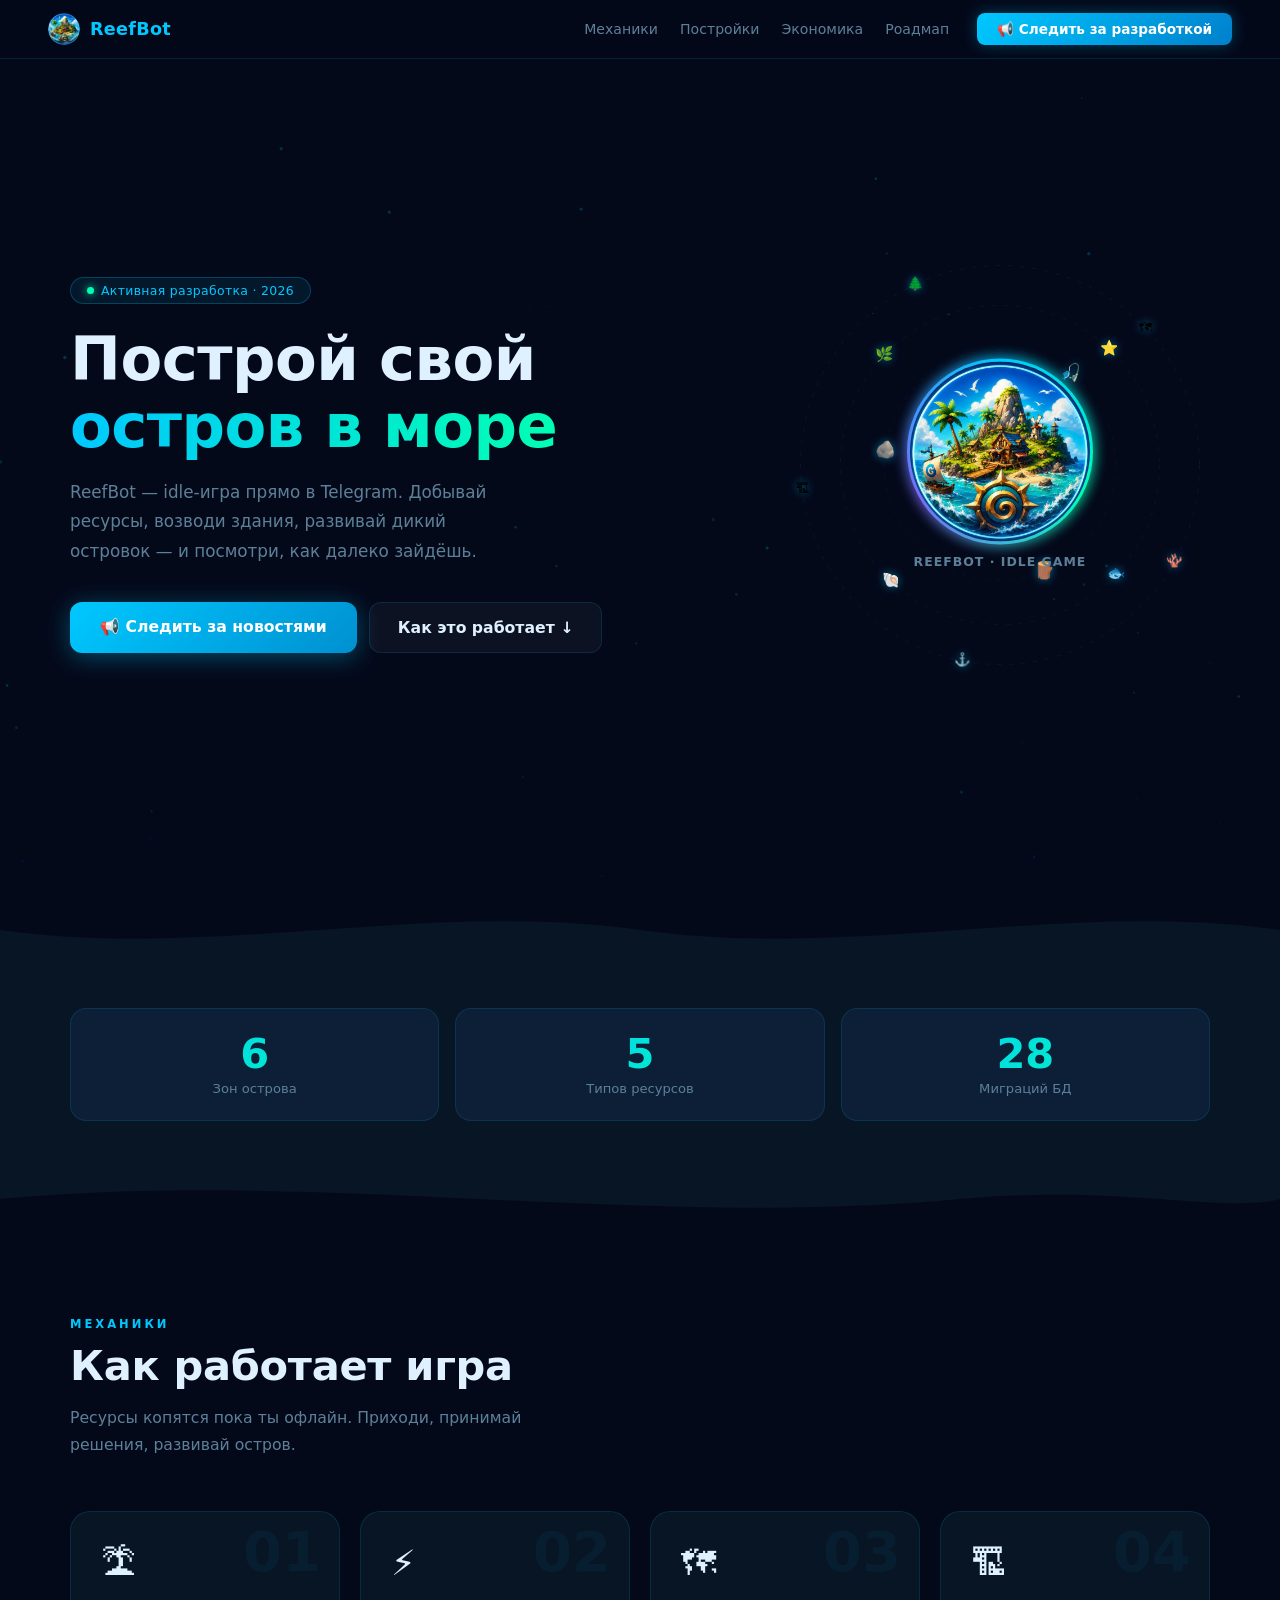
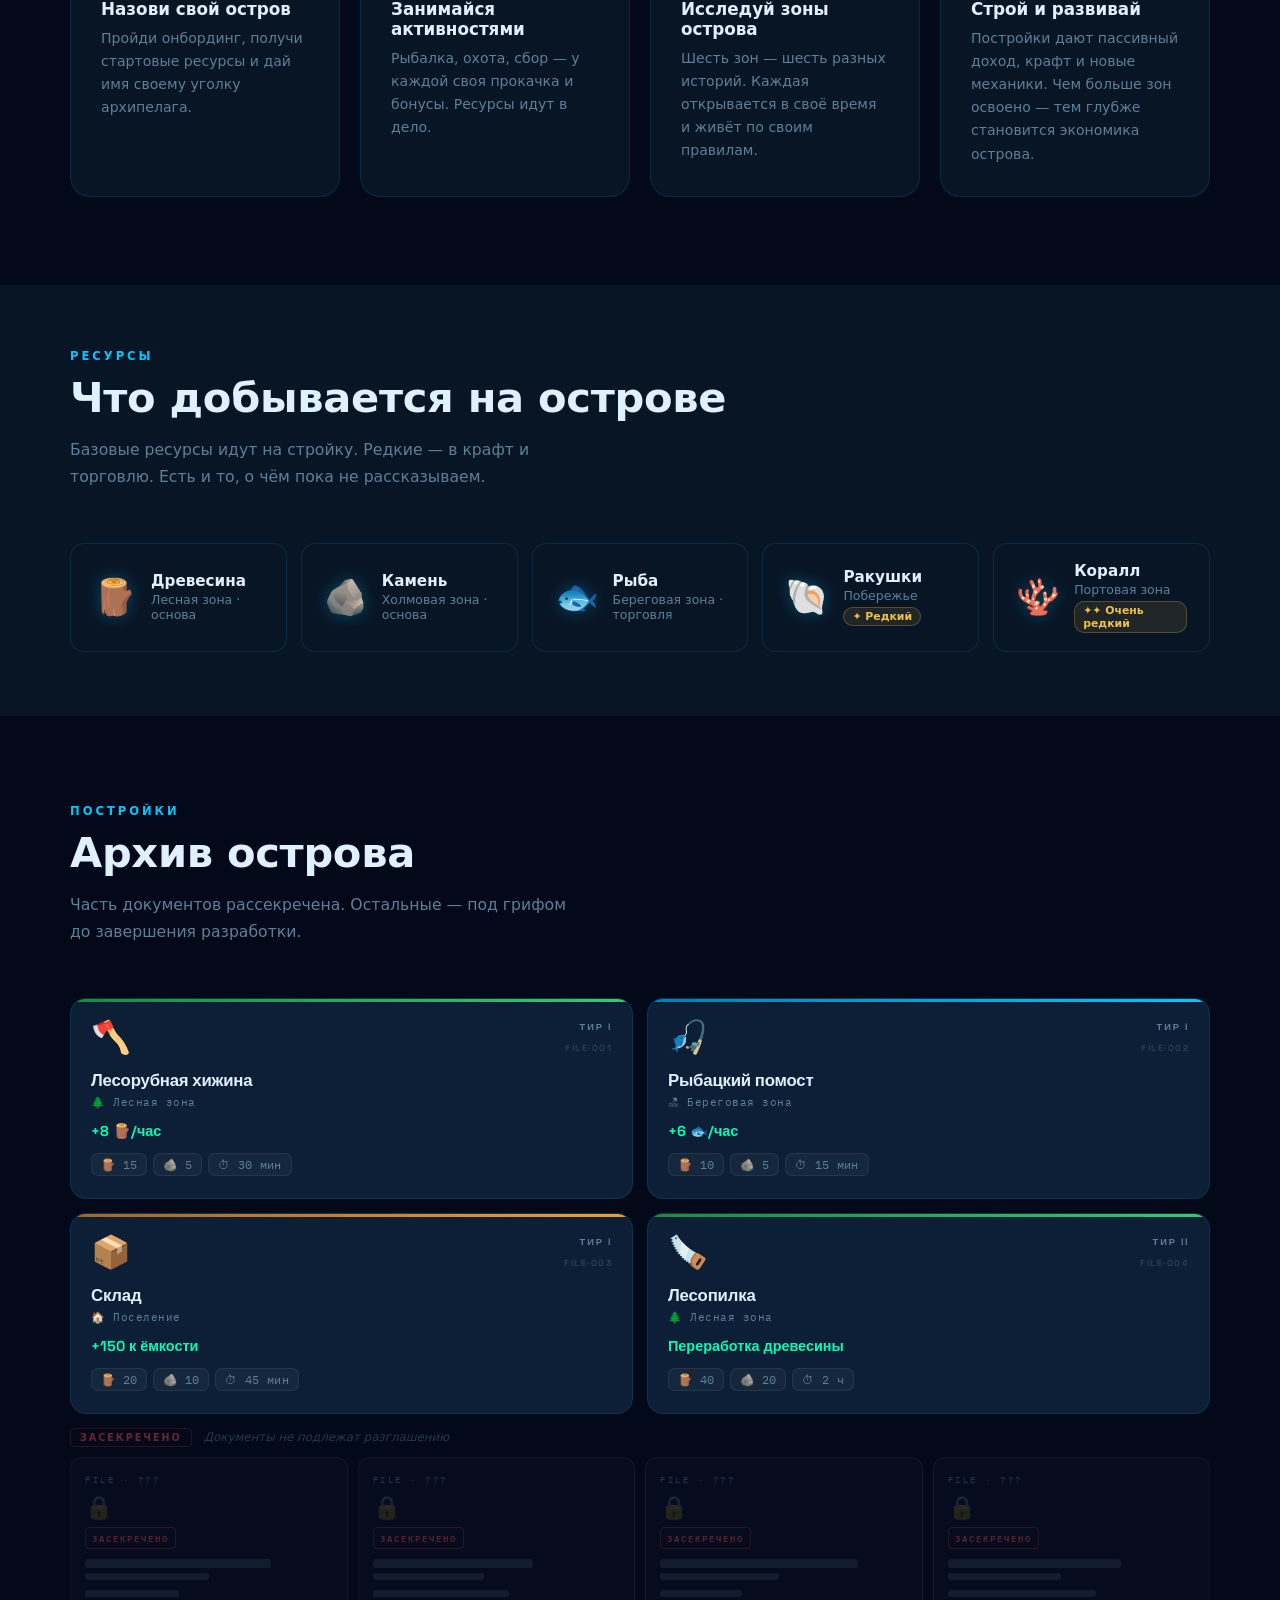
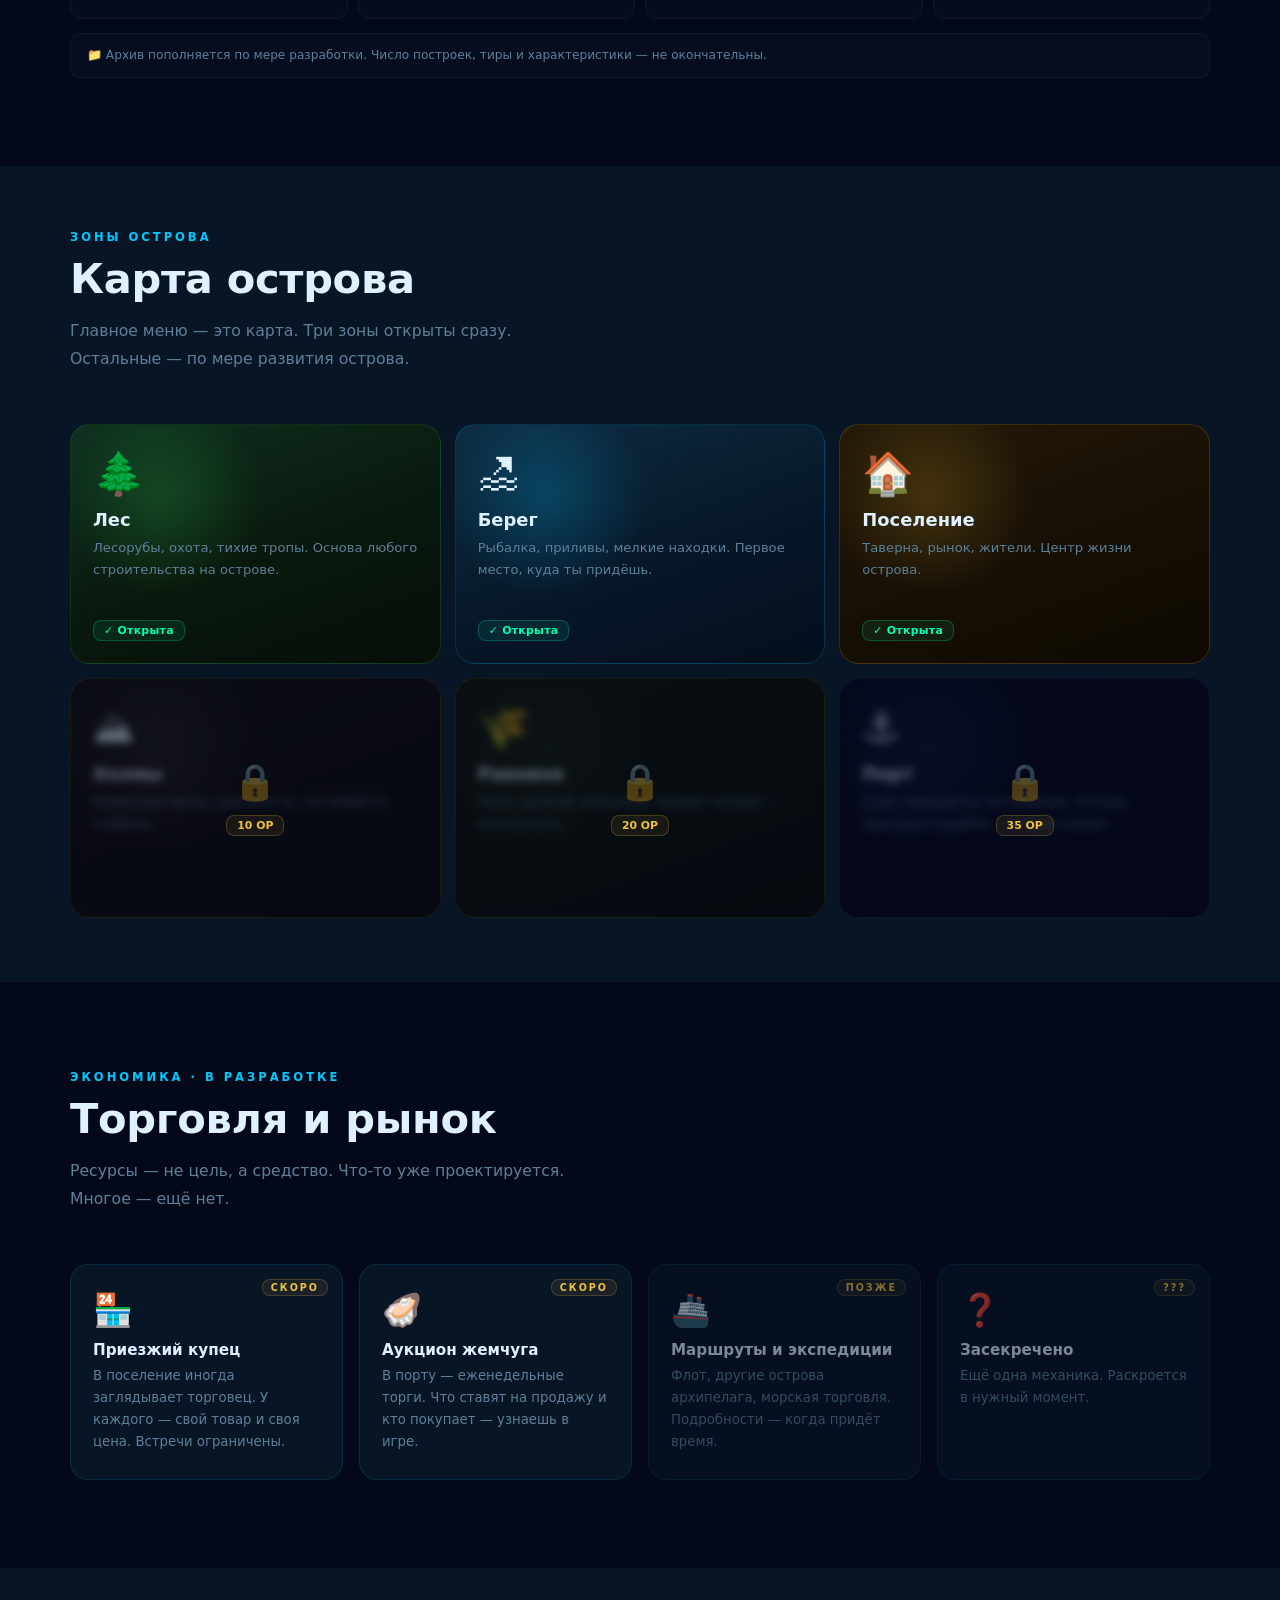
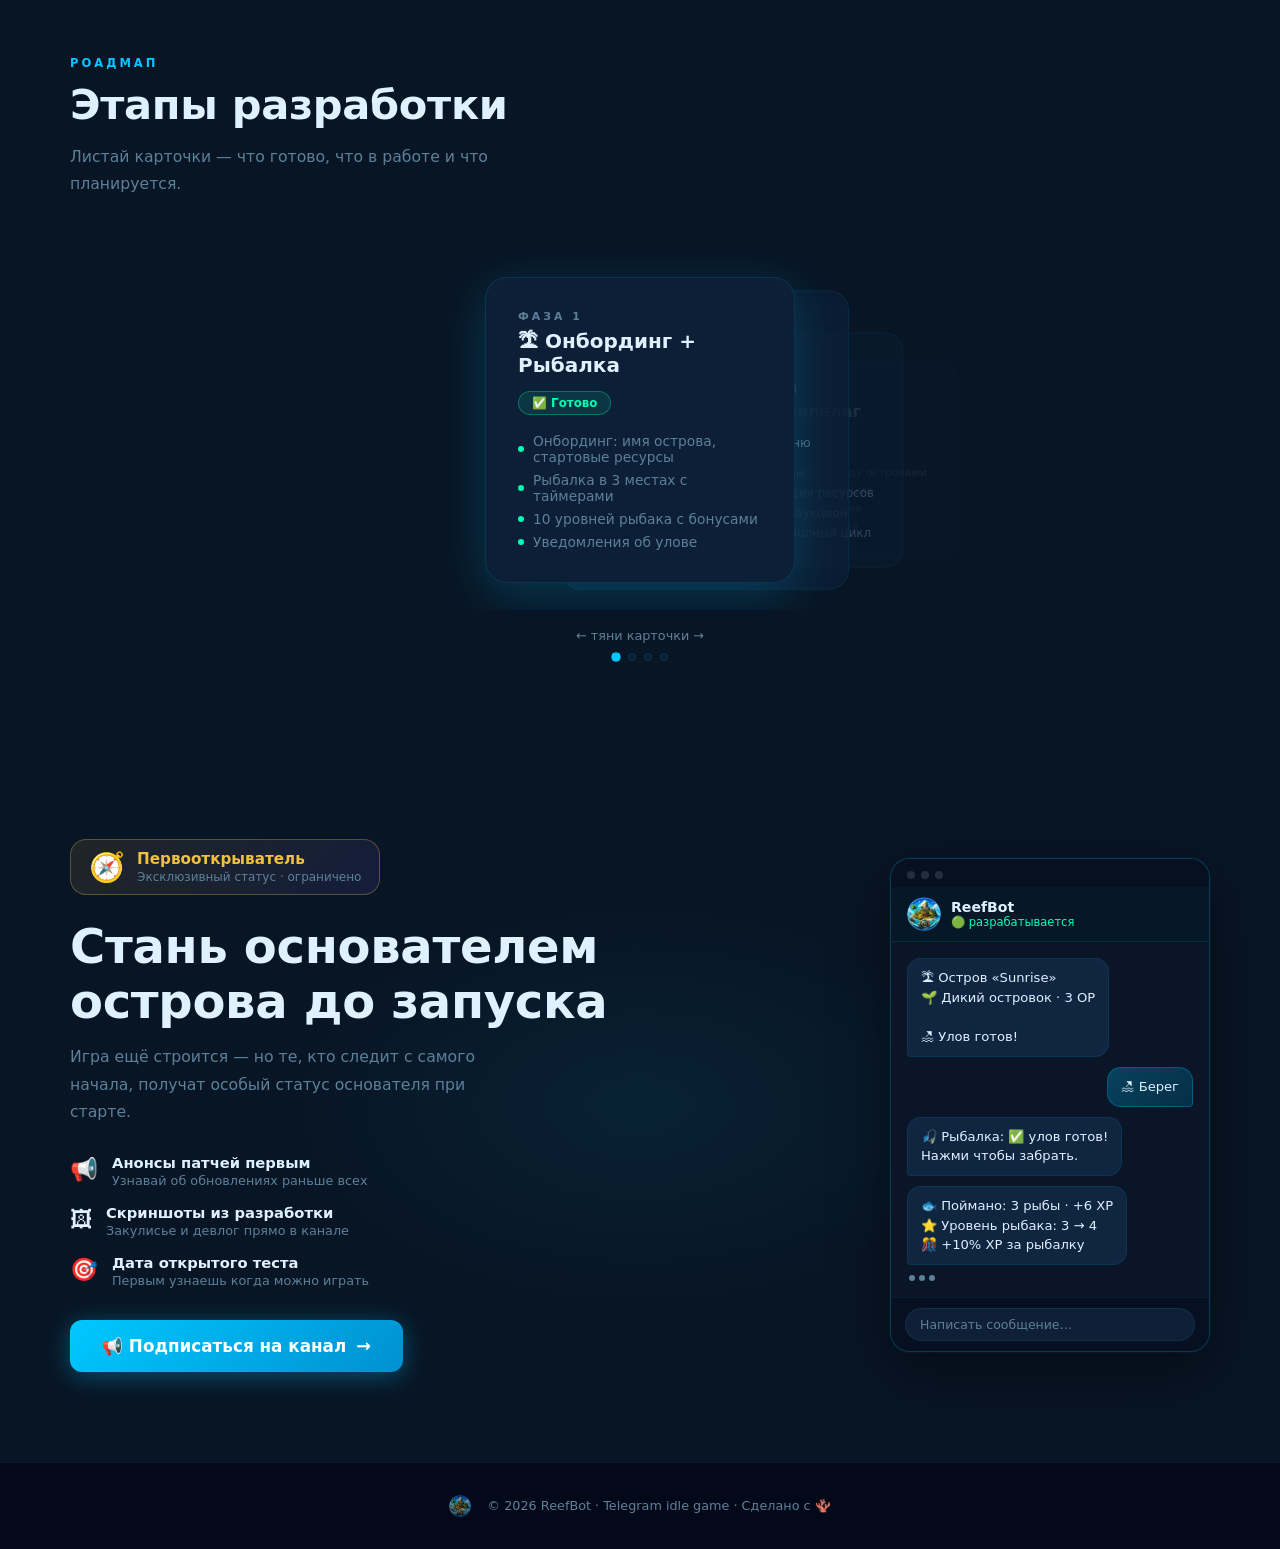
==== commit de441b77: "landing: revert changes" ====
--- a/landing/index.html
+++ b/landing/index.html
@@ -2,638 +2,377 @@
 <html lang="ru">
 <head>
   <meta charset="UTF-8"/>
-  <meta name="viewport" content="width=device-width, initial-scale=1.0"/>
+  <meta name="viewport" content="width=device-width, initial-scale=1.0, maximum-scale=1.0"/>
   <title>ReefBot — Построй свой остров в Telegram</title>
   <link rel="icon" type="image/png" href="favicon-round.png"/>
   <link rel="preconnect" href="https://fonts.googleapis.com"/>
   <link rel="preconnect" href="https://fonts.gstatic.com" crossorigin/>
-  <!-- Space Grotesk (headings) + Inter (body) + JetBrains Mono (data/labels) -->
-  <link href="https://fonts.googleapis.com/css2?family=Space+Grotesk:wght@400;500;600;700;800&family=Inter:wght@400;500;600&family=JetBrains+Mono:wght@400;500&display=swap" rel="stylesheet"/>
+  <link href="https://fonts.googleapis.com/css2?family=Space+Grotesk:wght@400;600;700;800&family=IBM+Plex+Mono:wght@400;600&display=swap" rel="stylesheet"/>
   <style>
-    /* ── DESIGN TOKENS ────────────────────────────────────── */
     :root {
-      --bg:        #04091c;
-      --surface:   #081728;
-      --surface2:  #0c1f38;
-      --surface3:  #101e35;
-      --accent:    #00c8ff;
-      --accent2:   #00ffb3;
-      --accent3:   #8b72f8;
-      --gold:      #f0c040;
-      --text:      #dff0ff;
-      --muted:     #7a9db8;   /* bumped from #5d8099 for 4.5:1 contrast */
-      --muted2:    #5a7a98;
-      --border:    rgba(0,200,255,.13);
-      --border2:   rgba(255,255,255,.06);
-      --glow:      0 0 32px rgba(0,200,255,.22);
-      --glow-sm:   0 0 16px rgba(0,200,255,.15);
-      --r-sm:  10px;
-      --r-md:  16px;
-      --r-lg:  20px;
-      --r-xl:  24px;
-      --f-head: 'Space Grotesk', system-ui, sans-serif;
-      --f-body: 'Inter', system-ui, sans-serif;
-      --f-mono: 'JetBrains Mono', monospace;
+      --bg: #04091a;
+      --surface: #081525;
+      --surface2: #0c1f36;
+      --accent: #00c8ff;
+      --accent2: #00ffb3;
+      --accent3: #7c6af7;
+      --gold: #f0c040;
+      --text: #dff0ff;
+      --muted: #5d8099;
+      --border: rgba(0,200,255,.13);
+      --glow: 0 0 32px rgba(0,200,255,.22);
     }
-
-    /* ── RESET ────────────────────────────────────────────── */
-    *, *::before, *::after { box-sizing: border-box; margin: 0; padding: 0; }
-    html { scroll-behavior: smooth; overflow-x: hidden; }
-    body {
-      background: var(--bg);
-      color: var(--text);
-      font-family: var(--f-body);
-      font-size: 16px;
-      line-height: 1.6;
-      overflow-x: hidden;
-      width: 100%;
+    *{box-sizing:border-box;margin:0;padding:0}
+    html{scroll-behavior:smooth;overflow-x:hidden}
+    body{background:var(--bg);color:var(--text);font-family:'Segoe UI',system-ui,sans-serif;overflow-x:hidden;width:100%}
+
+    /* ── ANIMATED BG ── */
+    .bg-layer{position:fixed;inset:0;z-index:0;pointer-events:none}
+    .bg-layer canvas{position:absolute;inset:0;width:100%;height:100%}
+
+    /* ── NAV ── */
+    nav{position:fixed;top:0;left:0;right:0;z-index:200;background:rgba(4,9,26,.8);backdrop-filter:blur(16px);border-bottom:1px solid var(--border);padding:13px 48px;display:flex;align-items:center;gap:28px}
+    .nav-logo{display:flex;align-items:center;gap:10px;text-decoration:none}
+    .nav-logo img{width:32px;height:32px;border-radius:50%;object-fit:cover}
+    .nav-logo span{font-size:1.1rem;font-weight:800;color:var(--accent);letter-spacing:.3px}
+    .nav-links{display:flex;gap:22px;margin-left:auto}
+    .nav-links a{color:var(--muted);text-decoration:none;font-size:.88rem;transition:color .2s}
+    .nav-links a:hover{color:var(--text)}
+    .nav-btn{background:linear-gradient(135deg,var(--accent),#0080cc);color:#fff;padding:8px 20px;border-radius:8px;font-size:.85rem;font-weight:700;text-decoration:none;transition:opacity .2s,transform .15s;box-shadow:0 0 16px rgba(0,200,255,.3)}
+    .nav-btn:hover{opacity:.9;transform:translateY(-1px)}
+
+    /* ── HERO ── */
+    .hero{min-height:100vh;display:flex;align-items:center;justify-content:center;padding:110px 24px 80px;position:relative;overflow:hidden}
+    .hero::after{content:'';position:absolute;bottom:0;left:0;right:0;height:120px;background:linear-gradient(transparent,var(--bg));pointer-events:none}
+    .hero-inner{display:flex;align-items:center;gap:80px;max-width:1140px;width:100%;position:relative;z-index:2}
+    .hero-text{flex:1}
+    .badge{display:inline-flex;align-items:center;gap:7px;background:rgba(0,200,255,.08);border:1px solid rgba(0,200,255,.25);border-radius:24px;padding:5px 16px;font-size:.78rem;color:var(--accent);margin-bottom:22px;letter-spacing:.3px}
+    .badge-dot{width:7px;height:7px;background:var(--accent2);border-radius:50%;animation:pulse 2s infinite;box-shadow:0 0 8px var(--accent2)}
+    h1{font-size:clamp(2.4rem,5.5vw,3.8rem);font-weight:900;line-height:1.1;margin-bottom:18px;letter-spacing:-.5px}
+    h1 .accent{background:linear-gradient(90deg,var(--accent),var(--accent2));-webkit-background-clip:text;-webkit-text-fill-color:transparent;background-clip:text}
+    .hero-sub{color:var(--muted);font-size:1.05rem;line-height:1.75;margin-bottom:36px;max-width:460px}
+    .hero-btns{display:flex;gap:12px;flex-wrap:wrap}
+    .btn-primary{background:linear-gradient(135deg,var(--accent),#0090d0);color:#fff;padding:15px 30px;border-radius:12px;font-weight:800;text-decoration:none;font-size:.98rem;transition:transform .2s,box-shadow .2s;box-shadow:0 4px 24px rgba(0,200,255,.35)}
+    .btn-primary:hover{transform:translateY(-3px);box-shadow:0 8px 32px rgba(0,200,255,.45)}
+    .btn-ghost{background:rgba(255,255,255,.04);color:var(--text);padding:15px 28px;border-radius:12px;font-weight:600;text-decoration:none;font-size:.98rem;border:1px solid var(--border);transition:border-color .2s,background .2s}
+    .btn-ghost:hover{border-color:var(--accent);background:rgba(0,200,255,.06)}
+
+    /* ── LOGO ORBITAL ── */
+    .hero-visual{flex:0 0 420px;position:relative;height:420px}
+    #orbitCanvas{position:absolute;inset:0;width:100%;height:100%}
+    .logo-wrap{position:absolute;top:50%;left:50%;transform:translate(-50%,-50%);z-index:3;pointer-events:none;text-align:center}
+    .logo-ring{width:180px;height:180px;border-radius:50%;position:relative;animation:float 4s ease-in-out infinite}
+    .logo-ring::before{content:'';position:absolute;inset:-6px;border-radius:50%;background:conic-gradient(from 0deg,var(--accent),var(--accent2),var(--accent3),var(--accent));animation:spin 4s linear infinite;filter:blur(6px);opacity:.7}
+    .logo-ring::after{content:'';position:absolute;inset:-3px;border-radius:50%;background:conic-gradient(from 0deg,var(--accent),var(--accent2),var(--accent3),var(--accent));animation:spin 4s linear infinite}
+    .logo-img{width:180px;height:180px;border-radius:50%;object-fit:cover;position:relative;z-index:1;display:block}
+    .logo-tagline{font-size:.78rem;color:var(--muted);margin-top:12px;font-weight:600;letter-spacing:1px;text-transform:uppercase}
+
+    /* ── WAVE DIVIDER ── */
+    .wave-divider{width:100%;overflow:hidden;line-height:0;display:block}
+    .wave-divider svg{display:block;width:100%}
+
+    /* ── STATS ── */
+    .stats-band{padding:48px 24px;background:var(--surface);position:relative}
+    .stats-inner{max-width:1140px;margin:0 auto;display:grid;grid-template-columns:repeat(auto-fit,minmax(160px,1fr));gap:16px}
+    .stat-card{background:var(--surface2);border:1px solid var(--border);border-radius:16px;padding:24px 20px;text-align:center;transition:border-color .3s,transform .2s}
+    .stat-card:hover{border-color:var(--accent);transform:translateY(-2px)}
+    .stat-num{font-size:2.6rem;font-weight:900;line-height:1;background:linear-gradient(135deg,var(--accent),var(--accent2));-webkit-background-clip:text;-webkit-text-fill-color:transparent;background-clip:text}
+    .stat-lbl{color:var(--muted);font-size:.82rem;margin-top:6px;font-weight:500}
+
+    /* ── SECTIONS ── */
+    section{padding:88px 24px;position:relative}
+    .container{max-width:1140px;margin:0 auto}
+    .section-eyebrow{font-size:.72rem;font-weight:800;letter-spacing:3px;text-transform:uppercase;color:var(--accent);margin-bottom:10px}
+    .section-title{font-size:clamp(1.7rem,3.5vw,2.6rem);font-weight:900;margin-bottom:14px;letter-spacing:-.3px}
+    .section-sub{color:var(--muted);font-size:.98rem;line-height:1.75;max-width:520px;margin-bottom:52px}
+
+    /* ── HOW IT WORKS ── */
+    .steps{display:grid;grid-template-columns:repeat(auto-fit,minmax(230px,1fr));gap:20px}
+    .step{background:var(--surface);border:1px solid var(--border);border-radius:20px;padding:30px;position:relative;overflow:hidden;transition:border-color .3s,transform .2s,box-shadow .3s;cursor:default}
+    .step:hover{border-color:rgba(0,200,255,.45);transform:translateY(-4px);box-shadow:var(--glow)}
+    .step-glow{position:absolute;inset:0;opacity:0;background:radial-gradient(circle at 50% 0%,rgba(0,200,255,.08),transparent 70%);transition:opacity .3s}
+    .step:hover .step-glow{opacity:1}
+    .step-num{font-size:3.5rem;font-weight:900;color:rgba(0,200,255,.05);position:absolute;top:12px;right:18px;line-height:1}
+    .step-icon{font-size:2.2rem;margin-bottom:16px}
+    .step h3{font-size:1.05rem;font-weight:800;margin-bottom:8px}
+    .step p{color:var(--muted);font-size:.88rem;line-height:1.65}
+
+    /* ── RESOURCES ── */
+    .res-grid{display:flex;flex-wrap:wrap;gap:14px}
+    .res-card{background:var(--surface);border:1px solid var(--border);border-radius:14px;padding:18px 22px;display:flex;align-items:center;gap:14px;flex:1;min-width:180px;transition:border-color .25s,transform .2s}
+    .res-card:hover{border-color:var(--accent);transform:translateY(-2px)}
+    .res-emoji{font-size:2.2rem;filter:drop-shadow(0 0 8px rgba(0,200,255,.3))}
+    .res-name{font-weight:700;font-size:.95rem}
+    .res-sub{color:var(--muted);font-size:.78rem;margin-top:2px}
+    .res-rare{font-size:.68rem;font-weight:700;color:var(--gold);background:rgba(240,192,64,.1);border:1px solid rgba(240,192,64,.25);border-radius:10px;padding:2px 8px;display:inline-block;margin-top:4px}
+
+    /* ── BUILDINGS ── */
+    .bld-grid{display:grid;grid-template-columns:repeat(auto-fill,minmax(290px,1fr));gap:18px}
+    .bld-card{background:var(--surface);border:1px solid var(--border);border-radius:18px;padding:22px;transition:border-color .3s,transform .2s,box-shadow .25s}
+    .bld-card:hover{transform:translateY(-4px);box-shadow:var(--glow)}
+    .bld-head{display:flex;align-items:flex-start;justify-content:space-between;margin-bottom:10px;gap:8px}
+    .bld-name{font-weight:800;font-size:.98rem;line-height:1.3}
+    .tier{font-size:.68rem;font-weight:800;padding:3px 10px;border-radius:20px;white-space:nowrap;letter-spacing:.5px;flex-shrink:0}
+    .t1{background:rgba(0,255,179,.12);color:var(--accent2);border:1px solid rgba(0,255,179,.3)}
+    .t2{background:rgba(0,200,255,.12);color:var(--accent);border:1px solid rgba(0,200,255,.3)}
+    .t3{background:rgba(124,106,247,.15);color:#a99ff8;border:1px solid rgba(124,106,247,.35)}
+    .bld-zone{font-size:.76rem;color:var(--muted);margin-bottom:10px}
+    .bld-effect{font-size:.86rem;font-weight:700;color:var(--accent2);margin-bottom:12px}
+    .bld-cost{display:flex;flex-wrap:wrap;gap:6px}
+    .chip{background:rgba(255,255,255,.04);border:1px solid rgba(255,255,255,.06);border-radius:8px;padding:3px 9px;font-size:.76rem;color:var(--muted)}
+    .bld-card.t1-card:hover{border-color:rgba(0,255,179,.4)}
+    .bld-card.t2-card:hover{border-color:rgba(0,200,255,.4)}
+    .bld-card.t3-card:hover{border-color:rgba(124,106,247,.5)}
+
+    /* ── CLASSIFIED BUILDINGS ── */
+    .bld-card.classified{border-color:rgba(93,128,153,.12);cursor:default}
+    .bld-card.classified:hover{transform:none;box-shadow:none;border-color:rgba(93,128,153,.22)}
+    .classified-lock{font-size:1.1rem;margin-bottom:6px;opacity:.4}
+    .redact-bar{display:block;height:13px;border-radius:4px;background:rgba(93,128,153,.2);margin-bottom:4px}
+    .redact-sm{height:10px;border-radius:3px;background:rgba(93,128,153,.14);display:inline-block;vertical-align:middle}
+    .bld-note{margin-top:20px;font-size:.78rem;color:var(--muted);font-style:italic}
+
+    /* ── ZONES ── */
+    .zones-grid{display:grid;grid-template-columns:repeat(auto-fill,minmax(180px,1fr));gap:14px}
+    .zone-card{background:var(--surface);border:1px solid var(--border);border-radius:16px;padding:22px 18px;text-align:center;transition:border-color .25s,transform .2s}
+    .zone-card:hover{border-color:var(--accent);transform:translateY(-3px)}
+    .zone-emoji{font-size:2rem;margin-bottom:10px;display:block}
+    .zone-name{font-weight:700;font-size:.9rem;margin-bottom:4px}
+    .zone-req{font-size:.75rem;color:var(--muted)}
+    .zone-locked{font-size:.68rem;font-weight:700;color:var(--gold);background:rgba(240,192,64,.1);border:1px solid rgba(240,192,64,.2);border-radius:8px;padding:2px 8px;display:inline-block;margin-top:6px}
+
+    /* ── ECONOMY TEASER ── */
+    .teaser-grid{display:grid;grid-template-columns:repeat(auto-fit,minmax(220px,1fr));gap:16px;margin-top:48px}
+    .teaser-card{background:var(--surface);border:1px solid var(--border);border-radius:18px;padding:26px 22px;position:relative;overflow:hidden;transition:border-color .25s,transform .2s}
+    .teaser-card:hover{border-color:rgba(240,192,64,.3);transform:translateY(-3px)}
+    .teaser-soon{position:absolute;top:14px;right:14px;font-size:.6rem;font-weight:800;letter-spacing:2px;color:var(--gold);background:rgba(240,192,64,.08);border:1px solid rgba(240,192,64,.2);border-radius:8px;padding:2px 8px}
+    .teaser-icon{font-size:2rem;margin-bottom:12px}
+    .teaser-title{font-weight:800;font-size:.95rem;margin-bottom:6px}
+    .teaser-desc{color:var(--muted);font-size:.83rem;line-height:1.65}
+    .teaser-card.dim{opacity:.55;pointer-events:none}
+
+    /* ── ROADMAP ── */
+    .roadmap-scene{position:relative;height:360px;display:flex;align-items:center;justify-content:center;perspective:1200px;user-select:none;overflow:hidden}
+    .rcard{position:absolute;width:310px;background:var(--surface2);border:1px solid var(--border);border-radius:22px;padding:32px;cursor:grab;touch-action:none;transition:transform .42s cubic-bezier(.34,1.4,.64,1),opacity .3s,box-shadow .3s}
+    .rcard.active-card{box-shadow:0 12px 48px rgba(0,200,255,.2)}
+    .rcard:active{cursor:grabbing}
+    .rcard-eyebrow{font-size:.68rem;font-weight:800;letter-spacing:3px;text-transform:uppercase;color:var(--muted);margin-bottom:6px}
+    .rcard-title{font-size:1.25rem;font-weight:900;margin-bottom:14px}
+    .rcard-status{display:inline-flex;align-items:center;gap:6px;padding:4px 13px;border-radius:20px;font-size:.74rem;font-weight:800;margin-bottom:18px}
+    .done .rcard-status{background:rgba(0,255,179,.1);color:var(--accent2);border:1px solid rgba(0,255,179,.3)}
+    .progress .rcard-status{background:rgba(0,200,255,.1);color:var(--accent);border:1px solid rgba(0,200,255,.3)}
+    .planned .rcard-status{background:rgba(93,128,153,.08);color:var(--muted);border:1px solid rgba(93,128,153,.2)}
+    .rcard-list{list-style:none;display:flex;flex-direction:column;gap:7px}
+    .rcard-list li{font-size:.86rem;color:var(--muted);display:flex;align-items:center;gap:9px}
+    .rcard-list li::before{content:'';width:6px;height:6px;border-radius:50%;flex-shrink:0}
+    .done .rcard-list li::before{background:var(--accent2)}
+    .progress .rcard-list li::before{background:var(--accent);animation:pulse 2s infinite}
+    .planned .rcard-list li::before{background:rgba(93,128,153,.4)}
+    .road-hint{text-align:center;color:var(--muted);font-size:.8rem;margin-top:18px}
+    .road-dots{display:flex;gap:8px;justify-content:center;margin-top:10px}
+    .rdot{width:8px;height:8px;border-radius:50%;background:var(--surface2);border:1px solid var(--border);transition:background .3s,transform .2s}
+    .rdot.on{background:var(--accent);transform:scale(1.2)}
+
+    /* ── CTA ── */
+    .cta-section{position:relative;overflow:hidden;padding:90px 24px;background:var(--surface)}
+    .cta-glow{position:absolute;top:50%;left:50%;transform:translate(-50%,-50%);width:min(700px,100%);height:400px;background:radial-gradient(ellipse,rgba(0,200,255,.07),transparent 70%);pointer-events:none}
+    .cta-inner{max-width:1140px;margin:0 auto;display:flex;align-items:center;gap:72px;position:relative;z-index:1}
+    .cta-left{flex:1}
+    .cta-right{flex:0 0 320px}
+    .cta-explorer-badge{display:inline-flex;align-items:center;gap:12px;background:linear-gradient(135deg,rgba(240,192,64,.1),rgba(124,106,247,.1));border:1px solid rgba(240,192,64,.3);border-radius:16px;padding:10px 18px;margin-bottom:24px}
+    .cta-badge-icon{font-size:1.8rem}
+    .cta-badge-title{font-weight:800;font-size:.95rem;color:var(--gold)}
+    .cta-badge-sub{font-size:.75rem;color:var(--muted);margin-top:2px}
+    .cta-title{font-size:clamp(1.9rem,4vw,3rem);font-weight:900;margin-bottom:14px;letter-spacing:-.3px;line-height:1.15}
+    .cta-desc{color:var(--muted);font-size:.98rem;line-height:1.75;margin-bottom:28px;max-width:440px}
+    .cta-perks{display:flex;flex-direction:column;gap:16px;margin-bottom:32px}
+    .perk{display:flex;align-items:flex-start;gap:14px}
+    .perk-icon{font-size:1.4rem;flex-shrink:0;margin-top:2px}
+    .perk-t{font-weight:700;font-size:.92rem;margin-bottom:2px}
+    .perk-s{color:var(--muted);font-size:.8rem}
+    .cta-btn-big{display:inline-flex;align-items:center;gap:10px;font-size:1.05rem;padding:16px 32px}
+    .btn-arrow{font-size:1.1rem;transition:transform .2s}
+    .cta-btn-big:hover .btn-arrow{transform:translateX(4px)}
+    .cta-phone{background:#0a1628;border:1px solid rgba(0,200,255,.2);border-radius:20px;overflow:hidden;box-shadow:0 20px 60px rgba(0,0,0,.4),0 0 0 1px rgba(0,200,255,.05)}
+    .phone-bar{display:flex;gap:6px;padding:12px 16px 8px;background:#061020}
+    .phone-dot{width:8px;height:8px;border-radius:50%;background:rgba(255,255,255,.12)}
+    .phone-header{display:flex;align-items:center;gap:10px;padding:10px 16px;background:#061828;border-bottom:1px solid rgba(0,200,255,.1)}
+    .phone-avatar{width:34px;height:34px;border-radius:50%;object-fit:cover}
+    .phone-name{font-weight:700;font-size:.88rem}
+    .phone-status{font-size:.72rem;color:var(--accent2)}
+    .phone-msgs{padding:16px;display:flex;flex-direction:column;gap:10px;min-height:220px}
+    .msg{display:flex;max-width:85%}
+    .msg-bot{align-self:flex-start}
+    .msg-user{align-self:flex-end}
+    .msg-text{padding:9px 13px;border-radius:14px;font-size:.82rem;line-height:1.5}
+    .msg-bot .msg-text{background:#0f2540;border:1px solid rgba(0,200,255,.1);border-bottom-left-radius:4px}
+    .msg-user .msg-text{background:linear-gradient(135deg,rgba(0,200,255,.25),rgba(0,144,200,.2));border:1px solid rgba(0,200,255,.25);border-bottom-right-radius:4px}
+    .msg-typing{align-self:flex-start}
+    .msg-typing span{display:inline-block;width:6px;height:6px;border-radius:50%;background:var(--muted);margin:0 2px;animation:typingDot 1.2s infinite}
+    .msg-typing span:nth-child(2){animation-delay:.2s}
+    .msg-typing span:nth-child(3){animation-delay:.4s}
+    @keyframes typingDot{0%,60%,100%{transform:translateY(0);opacity:.4}30%{transform:translateY(-5px);opacity:1}}
+    .phone-input-bar{padding:10px 14px;background:#061020;border-top:1px solid rgba(0,200,255,.08)}
+    .phone-input-fake{background:#0f1f35;border:1px solid rgba(0,200,255,.1);border-radius:20px;padding:8px 14px;font-size:.78rem;color:var(--muted)}
+    @media(max-width:900px){
+      .cta-inner{flex-direction:column;gap:48px}
+      .cta-right{width:100%;max-width:340px;align-self:center}
+      .cta-title{text-align:center}
+      .cta-desc{text-align:center;margin-left:auto;margin-right:auto}
+      .cta-explorer-badge{align-self:center}
     }
-    h1, h2, h3, h4, h5, h6 { font-family: var(--f-head); }
-
-    /* ── SKIP LINK (a11y) ─────────────────────────────────── */
-    .skip-link {
-      position: absolute; top: -100px; left: 16px;
-      z-index: 9999; background: var(--accent); color: var(--bg);
-      font-family: var(--f-head); font-weight: 700;
-      padding: 10px 20px; border-radius: var(--r-sm);
-      text-decoration: none; font-size: .9rem;
-      transition: top .2s;
+
+    /* ── FOOTER ── */
+    footer{padding:32px 24px;text-align:center;color:var(--muted);font-size:.8rem;border-top:1px solid var(--border);display:flex;align-items:center;justify-content:center;gap:16px}
+    footer img{width:22px;height:22px;border-radius:50%;object-fit:cover;opacity:.6}
+
+    /* ── ANIMATIONS ── */
+    @keyframes pulse{0%,100%{opacity:1}50%{opacity:.35}}
+    @keyframes float{0%,100%{transform:translateY(0)}50%{transform:translateY(-10px)}}
+    @keyframes spin{from{transform:rotate(0deg)}to{transform:rotate(360deg)}}
+    @keyframes fadeup{from{opacity:0;transform:translateY(24px)}to{opacity:1;transform:none}}
+    .fadeup{animation:fadeup .7s ease both}
+    .fadeup-d1{animation-delay:.1s}
+    .fadeup-d2{animation-delay:.2s}
+    .fadeup-d3{animation-delay:.3s}
+
+    @media(max-width:800px){
+      nav{padding:12px 16px}
+      .nav-links{display:none}
+      .nav-btn{padding:7px 14px;font-size:.78rem}
+      .hero{padding:80px 16px 40px;min-height:unset}
+      .hero::after{height:60px}
+      .hero-inner{flex-direction:column-reverse;gap:24px;text-align:center}
+      .hero-visual{flex:none;width:220px;height:220px;align-self:center}
+      .logo-ring,.logo-img{width:110px;height:110px}
+      .logo-tagline{font-size:.7rem}
+      .hero-sub{margin-left:auto;margin-right:auto;font-size:.92rem}
+      .hero-btns{justify-content:center;flex-direction:column;align-items:center}
+      .btn-primary,.btn-ghost{width:100%;max-width:300px;text-align:center;justify-content:center}
+      .badge{font-size:.72rem}
+      .stats-band{padding:32px 16px}
+      .stats-inner{grid-template-columns:repeat(2,1fr);gap:10px}
+      .stat-card{padding:18px 12px}
+      .stat-num{font-size:2.1rem}
+      section{padding:52px 16px}
+      .section-title{font-size:1.5rem}
+      .section-sub{font-size:.9rem;margin-bottom:32px}
+      .steps{grid-template-columns:1fr;gap:14px}
+      .step{padding:22px 20px}
+      .res-grid{flex-direction:column}
+      .res-card{min-width:unset}
+      .bld-grid{grid-template-columns:1fr;gap:14px}
+      .bld-card{padding:18px}
+      .zones-grid{grid-template-columns:repeat(2,1fr)}
+      .zone-card{padding:16px 12px}
+      .teaser-grid{grid-template-columns:1fr;gap:12px}
+      .roadmap-scene{height:400px;margin:0 -16px;padding:0 16px}
+      .rcard{width:calc(100vw - 64px);max-width:280px;padding:22px}
+      .rcard-title{font-size:1.05rem}
+      .cta-section{padding:60px 16px}
+      .cta-inner{flex-direction:column;gap:36px}
+      .cta-right{width:100%;max-width:100%;align-self:stretch}
+      .cta-title{font-size:1.7rem;text-align:center}
+      .cta-desc{text-align:center;margin-left:auto;margin-right:auto}
+      .cta-explorer-badge{align-self:center}
+      .cta-perks{gap:12px}
+      .cta-btn-big{width:100%;justify-content:center}
+      .phone-msgs{min-height:180px}
+      footer{flex-direction:column;gap:8px;padding:24px 16px}
     }
-    .skip-link:focus { top: 16px; outline: 3px solid var(--accent2); }
-
-    /* ── ANIMATED BG ──────────────────────────────────────── */
-    .bg-layer { position: fixed; inset: 0; z-index: 0; pointer-events: none; }
-    .bg-layer canvas { position: absolute; inset: 0; width: 100%; height: 100%; }
-
-    /* ── NAV ──────────────────────────────────────────────── */
-    nav {
-      position: fixed; top: 0; left: 0; right: 0; z-index: 200;
-      background: rgba(4,9,28,.88);
-      backdrop-filter: blur(20px); -webkit-backdrop-filter: blur(20px);
-      border-bottom: 1px solid var(--border);
-      padding: 13px 48px;
-      display: flex; align-items: center; gap: 28px;
+    @media(max-width:380px){
+      .stats-inner{grid-template-columns:1fr 1fr}
+      .zones-grid{grid-template-columns:1fr 1fr}
+      .rcard{width:calc(100vw - 48px)}
     }
-    .nav-logo { display: flex; align-items: center; gap: 10px; text-decoration: none; flex-shrink: 0; }
-    .nav-logo img { width: 32px; height: 32px; border-radius: 50%; object-fit: cover; }
-    .nav-logo span { font-family: var(--f-head); font-size: 1.1rem; font-weight: 800; color: var(--accent); letter-spacing: .3px; }
-    .nav-links { display: flex; gap: 22px; margin-left: auto; }
-    .nav-links a { color: var(--muted); text-decoration: none; font-size: .88rem; font-weight: 500; transition: color .2s; }
-    .nav-links a:hover { color: var(--text); }
-    .nav-links a:focus-visible { outline: 2px solid var(--accent); border-radius: 4px; }
-    .nav-btn {
-      background: linear-gradient(135deg, var(--accent), #0080cc);
-      color: #fff; padding: 8px 20px; border-radius: var(--r-sm);
-      font-family: var(--f-head); font-size: .85rem; font-weight: 700;
-      text-decoration: none; flex-shrink: 0;
-      transition: opacity .2s, transform .15s;
-      box-shadow: 0 0 16px rgba(0,200,255,.3);
+
+    /* ── CONFIRMED BUILDINGS ── */
+    .bld-confirmed{display:grid;grid-template-columns:1fr 1fr;gap:14px;margin-bottom:14px}
+    .bld-c-card{background:var(--surface2);border:1px solid var(--border);border-radius:16px;padding:22px 20px;position:relative;overflow:hidden;transition:transform .2s,border-color .25s,box-shadow .25s}
+    .bld-c-card::before{content:'';position:absolute;top:0;left:0;right:0;height:3px;border-radius:16px 16px 0 0}
+    .bld-c-forest::before{background:linear-gradient(90deg,#1a8c3a,#38c96a)}
+    .bld-c-shore::before{background:linear-gradient(90deg,#0080b4,#00c8ff)}
+    .bld-c-settlement::before{background:linear-gradient(90deg,#a06820,#f0a030)}
+    .bld-c-forest:hover{border-color:rgba(40,160,60,.38);box-shadow:0 8px 28px rgba(40,160,60,.08);transform:translateY(-3px)}
+    .bld-c-shore:hover{border-color:rgba(0,155,200,.38);box-shadow:0 8px 28px rgba(0,155,200,.08);transform:translateY(-3px)}
+    .bld-c-settlement:hover{border-color:rgba(200,160,50,.38);box-shadow:0 8px 28px rgba(200,160,50,.07);transform:translateY(-3px)}
+    .bld-c-top{display:flex;align-items:flex-start;justify-content:space-between;margin-bottom:14px}
+    .bld-c-icon{font-size:2rem;line-height:1}
+    .bld-c-meta{text-align:right}
+    .bld-c-tier{display:block;font-size:.58rem;font-weight:700;font-family:'Space Grotesk',sans-serif;letter-spacing:2px;color:var(--muted);margin-bottom:3px;text-transform:uppercase}
+    .bld-c-fileid{font-size:.55rem;font-family:'Space Grotesk',sans-serif;font-weight:600;color:var(--muted);letter-spacing:1.5px;opacity:.35}
+    .bld-c-name{font-weight:700;font-size:1.05rem;margin-bottom:4px;font-family:'Space Grotesk',sans-serif;letter-spacing:-.2px}
+    .bld-c-zone{font-size:.74rem;color:var(--muted);margin-bottom:13px;font-family:'IBM Plex Mono',monospace;font-size:.68rem;letter-spacing:.5px}
+    .bld-c-effect{font-size:.9rem;font-weight:700;color:var(--accent2);margin-bottom:13px;font-family:'Space Grotesk',sans-serif}
+    .bld-c-chips{display:flex;flex-wrap:wrap;gap:6px}
+    .bld-c-chip{background:rgba(255,255,255,.04);border:1px solid rgba(255,255,255,.07);border-radius:7px;padding:3px 9px;font-size:.72rem;color:var(--muted);font-family:'IBM Plex Mono',monospace;letter-spacing:.3px}
+    /* ── SEALED FILES ── */
+    .bld-sealed-header{display:flex;align-items:center;gap:12px;margin-bottom:10px}
+    .bld-sealed-label{font-size:.6rem;font-weight:900;letter-spacing:2px;color:rgba(220,70,70,.48);border:1px solid rgba(220,70,70,.18);padding:3px 9px;border-radius:4px;text-transform:uppercase}
+    .bld-sealed-sub{font-size:.74rem;color:rgba(93,128,153,.4);font-style:italic}
+    .bld-classified-strip{display:grid;grid-template-columns:repeat(4,1fr);gap:10px}
+    .bld-sealed{background:rgba(93,128,153,.03);border:1px solid rgba(93,128,153,.1);border-radius:12px;padding:16px 14px;position:relative;overflow:hidden}
+    .bld-sealed-id{font-size:.56rem;font-family:'IBM Plex Mono',monospace;color:rgba(93,128,153,.35);letter-spacing:2.5px;margin-bottom:11px}
+    .bld-sealed-lock{font-size:1.4rem;opacity:.14;margin-bottom:9px;line-height:1}
+    .bld-sealed-stamp{display:inline-block;font-size:.55rem;font-weight:600;font-family:'IBM Plex Mono',monospace;letter-spacing:2px;text-transform:uppercase;color:rgba(220,70,70,.4);border:1px solid rgba(220,70,70,.16);border-radius:4px;padding:2px 6px;margin-bottom:10px}
+    .bld-s-rl{height:9px;border-radius:3px;background:rgba(93,128,153,.14);margin-bottom:5px}
+    .bld-s-rl.sm{height:7px}
+    .dossier-footer{margin-top:14px;padding:12px 16px;background:rgba(93,128,153,.04);border:1px solid rgba(93,128,153,.09);border-radius:10px;font-size:.76rem;color:var(--muted);line-height:1.6}
+
+    /* ── ZONE MAP ── */
+    .zone-map{display:grid;grid-template-columns:repeat(3,1fr);gap:14px}
+    .zmap-card{border-radius:20px;overflow:hidden;border:1px solid;transition:transform .25s,box-shadow .3s,border-color .25s;min-height:240px;display:flex;flex-direction:column;position:relative;cursor:default}
+    .zmap-card.unlocked{cursor:pointer}
+    .zmap-card.unlocked:hover{transform:translateY(-6px)}
+    .zmap-inner{flex:1;padding:28px 22px 22px;display:flex;flex-direction:column;position:relative;z-index:1}
+    /* Atmospheres */
+    .zmap-forest{background:linear-gradient(160deg,#0f3020 0%,#09180d 55%,#060f08 100%);border-color:rgba(40,160,60,.22)}
+    .zmap-forest.unlocked:hover{border-color:rgba(40,160,60,.55);box-shadow:0 16px 48px rgba(40,160,60,.14)}
+    .zmap-shore{background:linear-gradient(160deg,#0d2d42 0%,#07182a 55%,#040e1c 100%);border-color:rgba(0,155,210,.22)}
+    .zmap-shore.unlocked:hover{border-color:rgba(0,155,210,.55);box-shadow:0 16px 48px rgba(0,155,210,.14)}
+    .zmap-settlement{background:linear-gradient(160deg,#251a08 0%,#160f04 55%,#0e0a02 100%);border-color:rgba(200,155,45,.22)}
+    .zmap-settlement.unlocked:hover{border-color:rgba(200,155,45,.55);box-shadow:0 16px 48px rgba(200,155,45,.1)}
+    .zmap-hills{background:linear-gradient(160deg,#161310 0%,#100d0b 55%,#0d0b09 100%);border-color:rgba(110,100,80,.12)}
+    .zmap-plains{background:linear-gradient(160deg,#121808 0%,#0d1206 55%,#090e04 100%);border-color:rgba(85,105,45,.12)}
+    .zmap-port{background:linear-gradient(160deg,#090b20 0%,#060818 55%,#040614 100%);border-color:rgba(55,75,160,.12)}
+    /* Radial atmosphere glow (top-left, behind content) */
+    .zmap-glow{position:absolute;top:-40px;left:-20px;width:220px;height:220px;border-radius:50%;pointer-events:none;z-index:0}
+    .zmap-forest .zmap-glow{background:radial-gradient(circle,rgba(40,160,60,.28) 0%,transparent 65%)}
+    .zmap-shore .zmap-glow{background:radial-gradient(circle,rgba(0,155,210,.28) 0%,transparent 65%)}
+    .zmap-settlement .zmap-glow{background:radial-gradient(circle,rgba(200,155,45,.22) 0%,transparent 65%)}
+    .zmap-hills .zmap-glow{background:radial-gradient(circle,rgba(110,100,80,.18) 0%,transparent 65%)}
+    .zmap-plains .zmap-glow{background:radial-gradient(circle,rgba(85,105,45,.16) 0%,transparent 65%)}
+    .zmap-port .zmap-glow{background:radial-gradient(circle,rgba(55,75,160,.2) 0%,transparent 65%)}
+    .zmap-emoji{font-size:2.6rem;line-height:1;margin-bottom:14px}
+    .zmap-name{font-weight:900;font-size:1.12rem;margin-bottom:7px}
+    .zmap-desc{font-size:.82rem;color:var(--muted);line-height:1.68;flex:1}
+    .zmap-status{margin-top:18px}
+    .zmap-avail{font-size:.68rem;font-weight:800;color:var(--accent2);background:rgba(0,255,179,.08);border:1px solid rgba(0,255,179,.22);border-radius:8px;padding:3px 10px;display:inline-block;letter-spacing:.3px}
+    .zmap-locked-badge{font-size:.68rem;font-weight:800;color:var(--gold);background:rgba(240,192,64,.08);border:1px solid rgba(240,192,64,.22);border-radius:8px;padding:3px 10px;display:inline-block}
+    /* Locked veil — frosted glass over content */
+    .zmap-veil{position:absolute;inset:0;border-radius:inherit;background:rgba(4,9,26,.58);backdrop-filter:blur(4px);-webkit-backdrop-filter:blur(4px);z-index:2;display:flex;flex-direction:column;align-items:center;justify-content:center;gap:12px;padding:22px}
+    .zmap-veil-lock{font-size:2.2rem;opacity:.32}
+
+    @media(max-width:800px){
+      .bld-confirmed{grid-template-columns:1fr}
+      .bld-classified-strip{grid-template-columns:repeat(2,1fr)}
+      .zone-map{grid-template-columns:repeat(2,1fr)}
+      .zmap-card{min-height:200px}
+      .zmap-inner{padding:22px 18px 18px}
     }
-    .nav-btn:hover { opacity: .9; transform: translateY(-1px); }
-
-    /* ── HAMBURGER ────────────────────────────────────────── */
-    .nav-hamburger {
-      display: none; flex-direction: column; justify-content: center; align-items: center;
-      gap: 5px; width: 40px; height: 40px;
-      background: transparent; border: 1px solid var(--border);
-      border-radius: var(--r-sm); cursor: pointer; margin-left: auto; flex-shrink: 0; padding: 0;
-    }
-    .nav-hamburger:focus-visible { outline: 2px solid var(--accent); }
-    .nav-hamburger span {
-      display: block; width: 18px; height: 2px;
-      background: var(--text); border-radius: 2px;
-      transition: transform .25s ease, opacity .2s ease;
-    }
-    .nav-hamburger.open span:nth-child(1) { transform: translateY(7px) rotate(45deg); }
-    .nav-hamburger.open span:nth-child(2) { opacity: 0; }
-    .nav-hamburger.open span:nth-child(3) { transform: translateY(-7px) rotate(-45deg); }
-
-    /* ── MOBILE MENU ──────────────────────────────────────── */
-    .mobile-menu {
-      position: fixed; top: 60px; left: 0; right: 0; z-index: 199;
-      background: rgba(4,9,28,.97);
-      backdrop-filter: blur(24px); -webkit-backdrop-filter: blur(24px);
-      border-bottom: 1px solid var(--border);
-      padding: 16px 20px 24px;
-      display: flex; flex-direction: column; gap: 2px;
-    }
-    .mobile-menu a {
-      color: var(--text); text-decoration: none;
-      font-family: var(--f-head); font-size: 1.05rem; font-weight: 600;
-      padding: 12px 16px; border-radius: var(--r-sm);
-      transition: background .2s, color .2s;
-    }
-    .mobile-menu a:hover { background: rgba(0,200,255,.08); color: var(--accent); }
-    .mobile-menu a:focus-visible { outline: 2px solid var(--accent); }
-    .mobile-menu .mobile-cta {
-      margin-top: 10px;
-      background: linear-gradient(135deg, var(--accent), #0080cc);
-      color: #fff; text-align: center; font-weight: 700;
-      border-radius: var(--r-sm); box-shadow: 0 0 16px rgba(0,200,255,.25);
-    }
-    .mobile-menu .mobile-cta:hover { background: linear-gradient(135deg, var(--accent), #0080cc); color: #fff; opacity: .9; }
-
-    /* ── HERO ─────────────────────────────────────────────── */
-    .hero {
-      min-height: 100vh; display: flex; align-items: center; justify-content: center;
-      padding: 110px 24px 80px; position: relative; overflow: hidden;
-    }
-    .hero::after {
-      content: ''; position: absolute; bottom: 0; left: 0; right: 0;
-      height: 120px; background: linear-gradient(transparent, var(--bg));
-      pointer-events: none;
-    }
-    .hero-inner { display: flex; align-items: center; gap: 80px; max-width: 1140px; width: 100%; position: relative; z-index: 2; }
-    .hero-text { flex: 1; }
-    .badge {
-      display: inline-flex; align-items: center; gap: 7px;
-      background: rgba(0,200,255,.08); border: 1px solid rgba(0,200,255,.25);
-      border-radius: 24px; padding: 5px 16px;
-      font-family: var(--f-mono); font-size: .75rem; color: var(--accent);
-      margin-bottom: 22px; letter-spacing: .3px;
-    }
-    .badge-dot {
-      width: 7px; height: 7px; background: var(--accent2);
-      border-radius: 50%; animation: pulse 2s infinite; box-shadow: 0 0 8px var(--accent2);
-    }
-    h1 {
-      font-size: clamp(2.4rem, 5.5vw, 3.8rem); font-weight: 800;
-      line-height: 1.1; margin-bottom: 20px; letter-spacing: -.5px;
-    }
-    h1 .accent {
-      background: linear-gradient(90deg, var(--accent), var(--accent2));
-      -webkit-background-clip: text; -webkit-text-fill-color: transparent; background-clip: text;
-    }
-    .hero-sub { color: var(--muted); font-size: 1.05rem; line-height: 1.75; margin-bottom: 36px; max-width: 460px; }
-    .hero-btns { display: flex; gap: 12px; flex-wrap: wrap; }
-    .btn-primary {
-      background: linear-gradient(135deg, var(--accent), #0090d0);
-      color: #fff; padding: 15px 30px; border-radius: var(--r-md);
-      font-family: var(--f-head); font-weight: 700; text-decoration: none; font-size: .98rem;
-      transition: transform .2s, box-shadow .2s; cursor: pointer;
-      box-shadow: 0 4px 24px rgba(0,200,255,.35);
-    }
-    .btn-primary:hover { transform: translateY(-3px); box-shadow: 0 8px 32px rgba(0,200,255,.45); }
-    .btn-primary:focus-visible { outline: 3px solid var(--accent2); }
-    .btn-ghost {
-      background: rgba(255,255,255,.04); color: var(--text); padding: 15px 28px;
-      border-radius: var(--r-md); font-family: var(--f-head); font-weight: 600;
-      text-decoration: none; font-size: .98rem;
-      border: 1px solid var(--border);
-      transition: border-color .2s, background .2s;
-    }
-    .btn-ghost:hover { border-color: var(--accent); background: rgba(0,200,255,.06); }
-    .btn-ghost:focus-visible { outline: 2px solid var(--accent); }
-
-    /* ── ORBITAL ──────────────────────────────────────────── */
-    .hero-visual { flex: 0 0 420px; position: relative; height: 420px; }
-    #orbitCanvas { position: absolute; inset: 0; width: 100%; height: 100%; }
-    .logo-wrap {
-      position: absolute; top: 50%; left: 50%;
-      transform: translate(-50%, -50%); z-index: 3; pointer-events: none; text-align: center;
-    }
-    .logo-ring {
-      width: 180px; height: 180px; border-radius: 50%;
-      position: relative; animation: float 4s ease-in-out infinite;
-    }
-    .logo-ring::before {
-      content: ''; position: absolute; inset: -6px; border-radius: 50%;
-      background: conic-gradient(from 0deg, var(--accent), var(--accent2), var(--accent3), var(--accent));
-      animation: spin 4s linear infinite; filter: blur(6px); opacity: .7;
-    }
-    .logo-ring::after {
-      content: ''; position: absolute; inset: -3px; border-radius: 50%;
-      background: conic-gradient(from 0deg, var(--accent), var(--accent2), var(--accent3), var(--accent));
-      animation: spin 4s linear infinite;
-    }
-    .logo-img { width: 180px; height: 180px; border-radius: 50%; object-fit: cover; position: relative; z-index: 1; display: block; }
-    .logo-tagline {
-      font-family: var(--f-mono); font-size: .72rem; color: var(--muted);
-      margin-top: 12px; font-weight: 500; letter-spacing: 1px; text-transform: uppercase;
-    }
-
-    /* ── WAVE DIVIDER ─────────────────────────────────────── */
-    .wave-divider { width: 100%; overflow: hidden; line-height: 0; display: block; }
-    .wave-divider svg { display: block; width: 100%; }
-
-    /* ── STATS ────────────────────────────────────────────── */
-    .stats-band { padding: 48px 24px; background: var(--surface); position: relative; }
-    .stats-inner {
-      max-width: 1140px; margin: 0 auto;
-      display: grid; grid-template-columns: repeat(auto-fit, minmax(160px, 1fr)); gap: 16px;
-    }
-    .stat-card {
-      background: var(--surface2); border: 1px solid var(--border);
-      border-radius: var(--r-md); padding: 24px 20px; text-align: center;
-      transition: border-color .3s, transform .2s;
-    }
-    .stat-card:hover { border-color: var(--accent); transform: translateY(-2px); }
-    .stat-num {
-      font-family: var(--f-mono); font-size: 2.6rem; font-weight: 500; line-height: 1;
-      background: linear-gradient(135deg, var(--accent), var(--accent2));
-      -webkit-background-clip: text; -webkit-text-fill-color: transparent; background-clip: text;
-    }
-    .stat-lbl { color: var(--muted); font-size: .82rem; margin-top: 6px; font-weight: 500; }
-
-    /* ── SECTIONS ─────────────────────────────────────────── */
-    section { padding: 88px 24px; position: relative; }
-    .container { max-width: 1140px; margin: 0 auto; }
-    .section-eyebrow {
-      font-family: var(--f-mono); font-size: .7rem; font-weight: 500;
-      letter-spacing: 3px; text-transform: uppercase; color: var(--accent); margin-bottom: 10px;
-    }
-    .section-title { font-size: clamp(1.7rem, 3.5vw, 2.6rem); font-weight: 800; margin-bottom: 14px; letter-spacing: -.3px; }
-    .section-sub { color: var(--muted); font-size: .98rem; line-height: 1.75; max-width: 520px; margin-bottom: 52px; }
-
-    /* ── HOW IT WORKS ─────────────────────────────────────── */
-    .steps { display: grid; grid-template-columns: repeat(auto-fit, minmax(230px, 1fr)); gap: 20px; }
-    .step {
-      background: var(--surface); border: 1px solid var(--border);
-      border-radius: var(--r-lg); padding: 30px;
-      position: relative; overflow: hidden;
-      transition: border-color .3s, transform .2s, box-shadow .3s; cursor: default;
-    }
-    .step:hover { border-color: rgba(0,200,255,.45); transform: translateY(-4px); box-shadow: var(--glow); }
-    .step-glow {
-      position: absolute; inset: 0; opacity: 0;
-      background: radial-gradient(circle at 50% 0%, rgba(0,200,255,.08), transparent 70%);
-      transition: opacity .3s;
-    }
-    .step:hover .step-glow { opacity: 1; }
-    .step-num {
-      font-family: var(--f-mono); font-size: 3.5rem; font-weight: 500;
-      color: rgba(0,200,255,.05); position: absolute; top: 12px; right: 18px; line-height: 1;
-    }
-    .step-icon { font-size: 2.2rem; margin-bottom: 16px; }
-    .step h3 { font-size: 1.05rem; font-weight: 700; margin-bottom: 8px; }
-    .step p { color: var(--muted); font-size: .88rem; line-height: 1.65; }
-
-    /* ── RESOURCES ────────────────────────────────────────── */
-    .res-grid { display: flex; flex-wrap: wrap; gap: 14px; }
-    .res-card {
-      background: var(--surface); border: 1px solid var(--border);
-      border-radius: var(--r-md); padding: 18px 22px;
-      display: flex; align-items: center; gap: 14px;
-      flex: 1; min-width: 180px;
-      transition: border-color .25s, transform .2s; cursor: default;
-    }
-    .res-card:hover { border-color: var(--accent); transform: translateY(-2px); }
-    .res-emoji { font-size: 2.2rem; filter: drop-shadow(0 0 8px rgba(0,200,255,.3)); }
-    .res-name { font-family: var(--f-head); font-weight: 700; font-size: .95rem; }
-    .res-sub { color: var(--muted); font-size: .78rem; margin-top: 2px; }
-    .res-rare {
-      font-family: var(--f-mono); font-size: .65rem; font-weight: 500;
-      color: var(--gold); background: rgba(240,192,64,.1);
-      border: 1px solid rgba(240,192,64,.25); border-radius: 10px;
-      padding: 2px 8px; display: inline-block; margin-top: 4px;
-    }
-
-    /* ── BUILDINGS ────────────────────────────────────────── */
-    .bld-confirmed { display: grid; grid-template-columns: 1fr 1fr; gap: 14px; margin-bottom: 14px; }
-    .bld-c-card {
-      background: var(--surface2); border: 1px solid var(--border);
-      border-radius: var(--r-md); padding: 22px 20px;
-      position: relative; overflow: hidden;
-      transition: transform .2s, border-color .25s, box-shadow .25s; cursor: default;
-    }
-    .bld-c-card::before {
-      content: ''; position: absolute; top: 0; left: 0; right: 0;
-      height: 3px; border-radius: var(--r-md) var(--r-md) 0 0;
-    }
-    .bld-c-forest::before  { background: linear-gradient(90deg,#1a8c3a,#38c96a); }
-    .bld-c-shore::before   { background: linear-gradient(90deg,#0080b4,#00c8ff); }
-    .bld-c-settlement::before { background: linear-gradient(90deg,#a06820,#f0a030); }
-    .bld-c-forest:hover    { border-color:rgba(40,160,60,.38); box-shadow:0 8px 28px rgba(40,160,60,.08); transform:translateY(-3px); }
-    .bld-c-shore:hover     { border-color:rgba(0,155,200,.38); box-shadow:0 8px 28px rgba(0,155,200,.08); transform:translateY(-3px); }
-    .bld-c-settlement:hover{ border-color:rgba(200,160,50,.38); box-shadow:0 8px 28px rgba(200,160,50,.07); transform:translateY(-3px); }
-    .bld-c-top { display: flex; align-items: flex-start; justify-content: space-between; margin-bottom: 14px; }
-    .bld-c-icon { font-size: 2rem; line-height: 1; }
-    .bld-c-meta { text-align: right; }
-    .bld-c-tier {
-      display: block; font-family: var(--f-head); font-size: .58rem; font-weight: 700;
-      letter-spacing: 2px; color: var(--muted); margin-bottom: 3px; text-transform: uppercase;
-    }
-    .bld-c-fileid { font-family: var(--f-mono); font-size: .55rem; font-weight: 500; color: var(--muted); letter-spacing: 1.5px; opacity: .35; }
-    .bld-c-name { font-family: var(--f-head); font-weight: 700; font-size: 1.05rem; margin-bottom: 4px; letter-spacing: -.2px; }
-    .bld-c-zone { font-family: var(--f-mono); font-size: .68rem; color: var(--muted); margin-bottom: 13px; letter-spacing: .5px; }
-    .bld-c-effect { font-family: var(--f-head); font-size: .9rem; font-weight: 700; color: var(--accent2); margin-bottom: 13px; }
-    .bld-c-chips { display: flex; flex-wrap: wrap; gap: 6px; }
-    .bld-c-chip {
-      font-family: var(--f-mono); background: rgba(255,255,255,.04);
-      border: 1px solid rgba(255,255,255,.07); border-radius: 7px;
-      padding: 3px 9px; font-size: .72rem; color: var(--muted); letter-spacing: .3px;
-    }
-    /* SEALED */
-    .bld-sealed-header { display: flex; align-items: center; gap: 12px; margin-bottom: 10px; }
-    .bld-sealed-label {
-      font-family: var(--f-mono); font-size: .6rem; font-weight: 900; letter-spacing: 2px;
-      color: rgba(220,70,70,.48); border: 1px solid rgba(220,70,70,.18);
-      padding: 3px 9px; border-radius: 4px; text-transform: uppercase;
-    }
-    .bld-sealed-sub { font-size: .74rem; color: rgba(93,128,153,.4); font-style: italic; }
-    .bld-classified-strip { display: grid; grid-template-columns: repeat(4,1fr); gap: 10px; }
-    .bld-sealed {
-      background: rgba(93,128,153,.03); border: 1px solid rgba(93,128,153,.1);
-      border-radius: var(--r-sm); padding: 16px 14px; position: relative; overflow: hidden;
-    }
-    .bld-sealed-id { font-family: var(--f-mono); font-size: .56rem; color: rgba(93,128,153,.35); letter-spacing: 2.5px; margin-bottom: 11px; }
-    .bld-sealed-lock { font-size: 1.4rem; opacity: .14; margin-bottom: 9px; line-height: 1; }
-    .bld-sealed-stamp {
-      display: inline-block; font-family: var(--f-mono); font-size: .55rem; font-weight: 600;
-      letter-spacing: 2px; text-transform: uppercase; color: rgba(220,70,70,.4);
-      border: 1px solid rgba(220,70,70,.16); border-radius: 4px; padding: 2px 6px; margin-bottom: 10px;
-    }
-    .bld-s-rl { height: 9px; border-radius: 3px; background: rgba(93,128,153,.14); margin-bottom: 5px; }
-    .bld-s-rl.sm { height: 7px; }
-    .dossier-footer {
-      margin-top: 14px; padding: 12px 16px;
-      background: rgba(93,128,153,.04); border: 1px solid rgba(93,128,153,.09);
-      border-radius: var(--r-sm); font-size: .76rem; color: var(--muted); line-height: 1.6;
-    }
-
-    /* ── ZONE MAP ─────────────────────────────────────────── */
-    .zone-map { display: grid; grid-template-columns: repeat(3,1fr); gap: 14px; }
-    .zmap-card {
-      border-radius: var(--r-lg); overflow: hidden; border: 1px solid;
-      transition: transform .25s, box-shadow .3s, border-color .25s;
-      min-height: 240px; display: flex; flex-direction: column;
-      position: relative; cursor: default;
-    }
-    .zmap-card.unlocked { cursor: pointer; }
-    .zmap-card.unlocked:hover { transform: translateY(-6px); }
-    .zmap-inner { flex: 1; padding: 28px 22px 22px; display: flex; flex-direction: column; position: relative; z-index: 1; }
-    .zmap-forest     { background:linear-gradient(160deg,#0f3020 0%,#09180d 55%,#060f08 100%); border-color:rgba(40,160,60,.22); }
-    .zmap-forest.unlocked:hover  { border-color:rgba(40,160,60,.55); box-shadow:0 16px 48px rgba(40,160,60,.14); }
-    .zmap-shore      { background:linear-gradient(160deg,#0d2d42 0%,#07182a 55%,#040e1c 100%); border-color:rgba(0,155,210,.22); }
-    .zmap-shore.unlocked:hover   { border-color:rgba(0,155,210,.55); box-shadow:0 16px 48px rgba(0,155,210,.14); }
-    .zmap-settlement { background:linear-gradient(160deg,#251a08 0%,#160f04 55%,#0e0a02 100%); border-color:rgba(200,155,45,.22); }
-    .zmap-settlement.unlocked:hover { border-color:rgba(200,155,45,.55); box-shadow:0 16px 48px rgba(200,155,45,.1); }
-    .zmap-hills  { background:linear-gradient(160deg,#161310 0%,#100d0b 55%,#0d0b09 100%); border-color:rgba(110,100,80,.12); }
-    .zmap-plains { background:linear-gradient(160deg,#121808 0%,#0d1206 55%,#090e04 100%); border-color:rgba(85,105,45,.12); }
-    .zmap-port   { background:linear-gradient(160deg,#090b20 0%,#060818 55%,#040614 100%); border-color:rgba(55,75,160,.12); }
-    .zmap-glow { position:absolute; top:-40px; left:-20px; width:220px; height:220px; border-radius:50%; pointer-events:none; z-index:0; }
-    .zmap-forest .zmap-glow     { background:radial-gradient(circle,rgba(40,160,60,.28) 0%,transparent 65%); }
-    .zmap-shore .zmap-glow      { background:radial-gradient(circle,rgba(0,155,210,.28) 0%,transparent 65%); }
-    .zmap-settlement .zmap-glow { background:radial-gradient(circle,rgba(200,155,45,.22) 0%,transparent 65%); }
-    .zmap-hills .zmap-glow  { background:radial-gradient(circle,rgba(110,100,80,.18) 0%,transparent 65%); }
-    .zmap-plains .zmap-glow { background:radial-gradient(circle,rgba(85,105,45,.16) 0%,transparent 65%); }
-    .zmap-port .zmap-glow   { background:radial-gradient(circle,rgba(55,75,160,.2) 0%,transparent 65%); }
-    .zmap-emoji { font-size:2.6rem; line-height:1; margin-bottom:14px; }
-    .zmap-name  { font-weight:800; font-size:1.12rem; margin-bottom:7px; }
-    .zmap-desc  { font-size:.82rem; color:var(--muted); line-height:1.68; flex:1; }
-    .zmap-status { margin-top:18px; }
-    .zmap-avail {
-      font-family:var(--f-mono); font-size:.65rem; font-weight:500;
-      color:var(--accent2); background:rgba(0,255,179,.08);
-      border:1px solid rgba(0,255,179,.22); border-radius:8px;
-      padding:3px 10px; display:inline-block; letter-spacing:.3px;
-    }
-    .zmap-locked-badge {
-      font-family:var(--f-mono); font-size:.65rem; font-weight:500;
-      color:var(--gold); background:rgba(240,192,64,.08);
-      border:1px solid rgba(240,192,64,.22); border-radius:8px;
-      padding:3px 10px; display:inline-block;
-    }
-    .zmap-veil {
-      position:absolute; inset:0; border-radius:inherit;
-      background:rgba(4,9,26,.58);
-      backdrop-filter:blur(4px); -webkit-backdrop-filter:blur(4px);
-      z-index:2; display:flex; flex-direction:column;
-      align-items:center; justify-content:center; gap:12px; padding:22px;
-    }
-    .zmap-veil-lock { font-size:2.2rem; opacity:.32; }
-
-    /* ── ECONOMY ──────────────────────────────────────────── */
-    .teaser-grid { display:grid; grid-template-columns:repeat(auto-fit,minmax(220px,1fr)); gap:16px; margin-top:48px; }
-    .teaser-card {
-      background:var(--surface); border:1px solid var(--border);
-      border-radius:var(--r-lg); padding:26px 22px;
-      position:relative; overflow:hidden;
-      transition:border-color .25s, transform .2s; cursor:default;
-    }
-    .teaser-card:hover { border-color:rgba(240,192,64,.3); transform:translateY(-3px); }
-    .teaser-soon {
-      position:absolute; top:14px; right:14px;
-      font-family:var(--f-mono); font-size:.6rem; font-weight:500; letter-spacing:2px;
-      color:var(--gold); background:rgba(240,192,64,.08);
-      border:1px solid rgba(240,192,64,.2); border-radius:8px; padding:2px 8px;
-    }
-    .teaser-icon { font-size:2rem; margin-bottom:12px; }
-    .teaser-title { font-family:var(--f-head); font-weight:700; font-size:.95rem; margin-bottom:6px; }
-    .teaser-desc { color:var(--muted); font-size:.83rem; line-height:1.65; }
-    .teaser-card.dim { opacity:.55; pointer-events:none; }
-
-    /* ── ROADMAP ──────────────────────────────────────────── */
-    .roadmap-scene {
-      position:relative; height:360px;
-      display:flex; align-items:center; justify-content:center;
-      perspective:1200px; user-select:none; overflow:hidden;
-    }
-    .rcard {
-      position:absolute; width:310px;
-      background:var(--surface2); border:1px solid var(--border);
-      border-radius:var(--r-xl); padding:32px;
-      cursor:grab; touch-action:none;
-      transition:transform .42s cubic-bezier(.34,1.4,.64,1), opacity .3s, box-shadow .3s;
-    }
-    .rcard.active-card { box-shadow:0 12px 48px rgba(0,200,255,.2); }
-    .rcard:active { cursor:grabbing; }
-    .rcard-eyebrow {
-      font-family:var(--f-mono); font-size:.65rem; font-weight:500;
-      letter-spacing:3px; text-transform:uppercase; color:var(--muted); margin-bottom:6px;
-    }
-    .rcard-title { font-size:1.25rem; font-weight:800; margin-bottom:14px; }
-    .rcard-status {
-      display:inline-flex; align-items:center; gap:6px;
-      padding:4px 13px; border-radius:20px;
-      font-family:var(--f-mono); font-size:.72rem; font-weight:500; margin-bottom:18px;
-    }
-    .done     .rcard-status { background:rgba(0,255,179,.1); color:var(--accent2); border:1px solid rgba(0,255,179,.3); }
-    .progress .rcard-status { background:rgba(0,200,255,.1); color:var(--accent);  border:1px solid rgba(0,200,255,.3); }
-    .planned  .rcard-status { background:rgba(93,128,153,.08); color:var(--muted); border:1px solid rgba(93,128,153,.2); }
-    .rcard-list { list-style:none; display:flex; flex-direction:column; gap:7px; }
-    .rcard-list li { font-size:.86rem; color:var(--muted); display:flex; align-items:center; gap:9px; }
-    .rcard-list li::before { content:''; width:6px; height:6px; border-radius:50%; flex-shrink:0; }
-    .done     .rcard-list li::before { background:var(--accent2); }
-    .progress .rcard-list li::before { background:var(--accent); animation:pulse 2s infinite; }
-    .planned  .rcard-list li::before { background:rgba(93,128,153,.4); }
-    .road-hint { text-align:center; color:var(--muted); font-size:.8rem; margin-top:18px; }
-    .road-dots { display:flex; gap:8px; justify-content:center; margin-top:10px; }
-    .rdot {
-      width:8px; height:8px; border-radius:50%;
-      background:var(--surface2); border:1px solid var(--border);
-      transition:background .3s, transform .2s; cursor:pointer;
-    }
-    .rdot.on { background:var(--accent); transform:scale(1.2); }
-
-    /* ── CTA ──────────────────────────────────────────────── */
-    .cta-section { position:relative; overflow:hidden; padding:90px 24px; background:var(--surface); }
-    .cta-glow {
-      position:absolute; top:50%; left:50%; transform:translate(-50%,-50%);
-      width:min(700px,100%); height:400px;
-      background:radial-gradient(ellipse,rgba(0,200,255,.07),transparent 70%); pointer-events:none;
-    }
-    .cta-inner { max-width:1140px; margin:0 auto; display:flex; align-items:center; gap:72px; position:relative; z-index:1; }
-    .cta-left { flex:1; }
-    .cta-right { flex:0 0 320px; }
-    .cta-explorer-badge {
-      display:inline-flex; align-items:center; gap:12px;
-      background:linear-gradient(135deg,rgba(240,192,64,.1),rgba(124,106,247,.1));
-      border:1px solid rgba(240,192,64,.3); border-radius:var(--r-md);
-      padding:10px 18px; margin-bottom:24px;
-    }
-    .cta-badge-icon { font-size:1.8rem; }
-    .cta-badge-title { font-family:var(--f-head); font-weight:800; font-size:.95rem; color:var(--gold); }
-    .cta-badge-sub { font-size:.75rem; color:var(--muted); margin-top:2px; }
-    .cta-title { font-size:clamp(1.9rem,4vw,3rem); font-weight:800; margin-bottom:14px; letter-spacing:-.3px; line-height:1.15; }
-    .cta-title .accent {
-      background:linear-gradient(90deg,var(--accent),var(--accent2));
-      -webkit-background-clip:text; -webkit-text-fill-color:transparent; background-clip:text;
-    }
-    .cta-desc { color:var(--muted); font-size:.98rem; line-height:1.75; margin-bottom:28px; max-width:440px; }
-    .cta-perks { display:flex; flex-direction:column; gap:16px; margin-bottom:32px; }
-    .perk { display:flex; align-items:flex-start; gap:14px; }
-    .perk-icon { font-size:1.4rem; flex-shrink:0; margin-top:2px; }
-    .perk-t { font-family:var(--f-head); font-weight:700; font-size:.92rem; margin-bottom:2px; }
-    .perk-s { color:var(--muted); font-size:.8rem; }
-    .cta-btn-big { display:inline-flex; align-items:center; gap:10px; font-size:1.05rem; padding:16px 32px; }
-    .btn-arrow { font-size:1.1rem; transition:transform .2s; }
-    .cta-btn-big:hover .btn-arrow { transform:translateX(4px); }
-
-    /* ── PHONE MOCKUP ─────────────────────────────────────── */
-    .cta-phone {
-      background:#0a1628; border:1px solid rgba(0,200,255,.2);
-      border-radius:var(--r-lg); overflow:hidden;
-      box-shadow:0 20px 60px rgba(0,0,0,.4), 0 0 0 1px rgba(0,200,255,.05);
-    }
-    .phone-bar { display:flex; gap:6px; padding:12px 16px 8px; background:#061020; }
-    .phone-dot { width:8px; height:8px; border-radius:50%; background:rgba(255,255,255,.12); }
-    .phone-header {
-      display:flex; align-items:center; gap:10px; padding:10px 16px;
-      background:#061828; border-bottom:1px solid rgba(0,200,255,.1);
-    }
-    .phone-avatar { width:34px; height:34px; border-radius:50%; object-fit:cover; }
-    .phone-name { font-family:var(--f-head); font-weight:700; font-size:.88rem; }
-    .phone-status { font-family:var(--f-mono); font-size:.7rem; color:var(--accent2); }
-    .phone-msgs { padding:16px; display:flex; flex-direction:column; gap:10px; min-height:220px; }
-    .msg { display:flex; max-width:85%; }
-    .msg-bot  { align-self:flex-start; }
-    .msg-user { align-self:flex-end; }
-    .msg-text { padding:9px 13px; border-radius:14px; font-size:.82rem; line-height:1.5; }
-    .msg-bot  .msg-text { background:#0f2540; border:1px solid rgba(0,200,255,.1); border-bottom-left-radius:4px; }
-    .msg-user .msg-text { background:linear-gradient(135deg,rgba(0,200,255,.25),rgba(0,144,200,.2)); border:1px solid rgba(0,200,255,.25); border-bottom-right-radius:4px; }
-    .msg-typing { align-self:flex-start; }
-    .msg-typing span { display:inline-block; width:6px; height:6px; border-radius:50%; background:var(--muted); margin:0 2px; animation:typingDot 1.2s infinite; }
-    .msg-typing span:nth-child(2) { animation-delay:.2s; }
-    .msg-typing span:nth-child(3) { animation-delay:.4s; }
-    @keyframes typingDot { 0%,60%,100%{transform:translateY(0);opacity:.4} 30%{transform:translateY(-5px);opacity:1} }
-    .phone-input-bar { padding:10px 14px; background:#061020; border-top:1px solid rgba(0,200,255,.08); }
-    .phone-input-fake { background:#0f1f35; border:1px solid rgba(0,200,255,.1); border-radius:20px; padding:8px 14px; font-size:.78rem; color:var(--muted); }
-
-    /* ── FOOTER ───────────────────────────────────────────── */
-    footer {
-      padding:32px 24px; text-align:center; color:var(--muted); font-size:.8rem;
-      border-top:1px solid var(--border);
-      display:flex; align-items:center; justify-content:center; gap:16px;
-    }
-    footer img { width:22px; height:22px; border-radius:50%; object-fit:cover; opacity:.6; }
-
-    /* ── ANIMATIONS ───────────────────────────────────────── */
-    @keyframes pulse   { 0%,100%{opacity:1} 50%{opacity:.35} }
-    @keyframes float   { 0%,100%{transform:translateY(0)} 50%{transform:translateY(-10px)} }
-    @keyframes spin    { from{transform:rotate(0deg)} to{transform:rotate(360deg)} }
-    @keyframes fadeup  { from{opacity:0;transform:translateY(24px)} to{opacity:1;transform:none} }
-    .fadeup    { animation:fadeup .7s ease both; }
-    .fadeup-d1 { animation-delay:.1s; }
-    .fadeup-d2 { animation-delay:.2s; }
-    .fadeup-d3 { animation-delay:.3s; }
-
-    /* ── REDUCED MOTION ───────────────────────────────────── */
-    @media (prefers-reduced-motion: reduce) {
-      *, *::before, *::after {
-        animation-duration: 0.01ms !important;
-        animation-iteration-count: 1 !important;
-        transition-duration: 0.1ms !important;
-      }
-      .bg-layer { display: none; }
-      #orbitCanvas { display: none; }
-      .logo-ring { animation: none; }
-      .logo-ring::before, .logo-ring::after { animation: none; }
-    }
-
-    /* ── RESPONSIVE ───────────────────────────────────────── */
-    @media (max-width: 900px) {
-      .cta-inner { flex-direction:column; gap:48px; }
-      .cta-right { width:100%; max-width:340px; align-self:center; }
-      .cta-title, .cta-desc { text-align:center; }
-      .cta-desc { margin-left:auto; margin-right:auto; }
-      .cta-explorer-badge { align-self:center; }
-    }
-    @media (max-width: 800px) {
-      nav { padding:12px 16px; }
-      .nav-links { display:none; }
-      .nav-btn { display:none; }
-      .nav-hamburger { display:flex; }
-      .hero { padding:80px 16px 40px; min-height:unset; }
-      .hero::after { height:60px; }
-      .hero-inner { flex-direction:column-reverse; gap:24px; text-align:center; }
-      .hero-visual { flex:none; width:220px; height:220px; align-self:center; }
-      .logo-ring, .logo-img { width:110px; height:110px; }
-      .logo-tagline { font-size:.7rem; }
-      .hero-sub { margin-left:auto; margin-right:auto; font-size:.92rem; }
-      .hero-btns { justify-content:center; flex-direction:column; align-items:center; }
-      .btn-primary, .btn-ghost { width:100%; max-width:300px; text-align:center; justify-content:center; }
-      .badge { font-size:.72rem; }
-      .stats-band { padding:32px 16px; }
-      .stats-inner { grid-template-columns:repeat(2,1fr); gap:10px; }
-      .stat-card { padding:18px 12px; }
-      .stat-num { font-size:2.1rem; }
-      section { padding:52px 16px; }
-      .section-title { font-size:1.5rem; }
-      .section-sub { font-size:.9rem; margin-bottom:32px; }
-      .steps { grid-template-columns:1fr; gap:14px; }
-      .step { padding:22px 20px; }
-      .res-grid { flex-direction:column; }
-      .res-card { min-width:unset; }
-      .bld-confirmed { grid-template-columns:1fr; }
-      .bld-classified-strip { grid-template-columns:repeat(2,1fr); }
-      .zone-map { grid-template-columns:repeat(2,1fr); }
-      .zmap-card { min-height:200px; }
-      .zmap-inner { padding:22px 18px 18px; }
-      .teaser-grid { grid-template-columns:1fr; gap:12px; }
-      .roadmap-scene { height:400px; margin:0 -16px; padding:0 16px; }
-      .rcard { width:calc(100vw - 64px); max-width:280px; padding:22px; }
-      .rcard-title { font-size:1.05rem; }
-      .cta-section { padding:60px 16px; }
-      .cta-inner { flex-direction:column; gap:36px; }
-      .cta-right { width:100%; max-width:100%; align-self:stretch; }
-      .cta-title { font-size:1.7rem; text-align:center; }
-      .cta-desc { text-align:center; margin-left:auto; margin-right:auto; }
-      .cta-explorer-badge { align-self:center; }
-      .cta-perks { gap:12px; }
-      .cta-btn-big { width:100%; justify-content:center; }
-      .phone-msgs { min-height:180px; }
-      footer { flex-direction:column; gap:8px; padding:24px 16px; }
-    }
-    @media (max-width: 440px) {
-      .bld-classified-strip { grid-template-columns:1fr 1fr; }
-      .zone-map { grid-template-columns:1fr 1fr; }
-    }
-    @media (max-width: 380px) {
-      .stats-inner { grid-template-columns:1fr 1fr; }
-      .rcard { width:calc(100vw - 48px); }
+    @media(max-width:440px){
+      .bld-classified-strip{grid-template-columns:1fr 1fr}
+      .zone-map{grid-template-columns:1fr 1fr}
     }
   </style>
 </head>
 <body>
 
-<a class="skip-link" href="#main">Перейти к содержимому</a>
-
-<div class="bg-layer" aria-hidden="true"><canvas id="bgCanvas"></canvas></div>
-
-<nav aria-label="Основная навигация">
+<div class="bg-layer"><canvas id="bgCanvas"></canvas></div>
+
+<nav>
   <a class="nav-logo" href="#">
-    <img src="logo.png" alt="ReefBot" width="32" height="32"/>
+    <img src="logo.png" alt="ReefBot"/>
     <span>ReefBot</span>
   </a>
   <div class="nav-links">
@@ -642,23 +381,9 @@
     <a href="#economy">Экономика</a>
     <a href="#roadmap">Роадмап</a>
   </div>
-  <a class="nav-btn" href="https://t.me/reefbot_news" target="_blank" rel="noopener noreferrer">📢 Следить за разработкой</a>
-  <button class="nav-hamburger" id="navHamburger" aria-label="Открыть меню" aria-expanded="false" aria-controls="mobileMenu">
-    <span></span><span></span><span></span>
-  </button>
+  <a class="nav-btn" href="https://t.me/reefbot_news" target="_blank">📢 Следить за разработкой</a>
 </nav>
 
-<div class="mobile-menu" id="mobileMenu" hidden role="navigation" aria-label="Мобильное меню">
-  <a href="#how">Механики</a>
-  <a href="#buildings">Постройки</a>
-  <a href="#economy">Экономика</a>
-  <a href="#roadmap">Роадмап</a>
-  <a class="mobile-cta" href="https://t.me/reefbot_news" target="_blank" rel="noopener noreferrer">📢 Следить за разработкой</a>
-</div>
-
-<main id="main">
-
-<!-- HERO -->
 <section class="hero">
   <div class="hero-inner">
     <div class="hero-text fadeup">
@@ -666,15 +391,15 @@
       <h1>Построй свой<br/><span class="accent">остров в море</span></h1>
       <p class="hero-sub">ReefBot — idle-игра прямо в Telegram. Добывай ресурсы, возводи здания, развивай дикий островок — и посмотри, как далеко зайдёшь.</p>
       <div class="hero-btns">
-        <a class="btn-primary" href="https://t.me/reefbot_news" target="_blank" rel="noopener noreferrer">📢 Следить за новостями</a>
+        <a class="btn-primary" href="https://t.me/reefbot_news" target="_blank">📢 Следить за новостями</a>
         <a class="btn-ghost" href="#how">Как это работает ↓</a>
       </div>
     </div>
-    <div class="hero-visual fadeup fadeup-d2" aria-hidden="true">
+    <div class="hero-visual fadeup fadeup-d2">
       <canvas id="orbitCanvas"></canvas>
       <div class="logo-wrap">
         <div class="logo-ring">
-          <img src="logo.png" alt="" class="logo-img" width="180" height="180"/>
+          <img src="logo.png" alt="ReefBot" class="logo-img"/>
         </div>
         <div class="logo-tagline">ReefBot · idle game</div>
       </div>
@@ -682,9 +407,9 @@
   </div>
 </section>
 
-<div class="wave-divider" style="background:var(--bg)" aria-hidden="true">
-  <svg viewBox="0 0 1440 60" preserveAspectRatio="none" height="60" xmlns="http://www.w3.org/2000/svg">
-    <path d="M0,30 C240,60 480,0 720,30 C960,60 1200,0 1440,30 L1440,60 L0,60 Z" fill="#081728"/>
+<div class="wave-divider" style="background:var(--bg)">
+  <svg viewBox="0 0 1440 60" preserveAspectRatio="none" height="60" fill="none" xmlns="http://www.w3.org/2000/svg">
+    <path d="M0,30 C240,60 480,0 720,30 C960,60 1200,0 1440,30 L1440,60 L0,60 Z" fill="#081525"/>
   </svg>
 </div>
 
@@ -697,9 +422,9 @@
   </div>
 </div>
 
-<div class="wave-divider" style="background:var(--surface)" aria-hidden="true">
-  <svg viewBox="0 0 1440 60" preserveAspectRatio="none" height="60" xmlns="http://www.w3.org/2000/svg">
-    <path d="M0,30 C360,0 720,60 1080,30 C1260,15 1380,45 1440,30 L1440,60 L0,60 Z" fill="#04091c"/>
+<div class="wave-divider" style="background:var(--surface)">
+  <svg viewBox="0 0 1440 60" preserveAspectRatio="none" height="60" fill="none" xmlns="http://www.w3.org/2000/svg">
+    <path d="M0,30 C360,0 720,60 1080,30 C1260,15 1380,45 1440,30 L1440,60 L0,60 Z" fill="#04091a"/>
   </svg>
 </div>
 
@@ -707,7 +432,7 @@
 <section id="how">
   <div class="container">
     <div class="section-eyebrow">Механики</div>
-    <h2 class="section-title">Как работает игра</h2>
+    <div class="section-title">Как работает игра</div>
     <p class="section-sub">Ресурсы копятся пока ты офлайн. Приходи, принимай решения, развивай остров.</p>
     <div class="steps">
       <div class="step"><div class="step-glow"></div><div class="step-num">01</div><div class="step-icon">🏝</div><h3>Назови свой остров</h3><p>Пройди онбординг, получи стартовые ресурсы и дай имя своему уголку архипелага.</p></div>
@@ -722,7 +447,7 @@
 <section style="background:var(--surface);padding:64px 24px">
   <div class="container">
     <div class="section-eyebrow">Ресурсы</div>
-    <h2 class="section-title">Что добывается на острове</h2>
+    <div class="section-title">Что добывается на острове</div>
     <p class="section-sub">Базовые ресурсы идут на стройку. Редкие — в крафт и торговлю. Есть и то, о чём пока не рассказываем.</p>
     <div class="res-grid">
       <div class="res-card"><div class="res-emoji">🪵</div><div><div class="res-name">Древесина</div><div class="res-sub">Лесная зона · основа</div></div></div>
@@ -738,33 +463,45 @@
 <section id="buildings">
   <div class="container">
     <div class="section-eyebrow">Постройки</div>
-    <h2 class="section-title">Архив острова</h2>
+    <div class="section-title">Архив острова</div>
     <p class="section-sub">Часть документов рассекречена. Остальные — под грифом до завершения разработки.</p>
 
     <div class="bld-confirmed">
       <div class="bld-c-card bld-c-forest">
-        <div class="bld-c-top"><div class="bld-c-icon">🪓</div><div class="bld-c-meta"><span class="bld-c-tier">ТИР I</span><span class="bld-c-fileid">FILE·001</span></div></div>
+        <div class="bld-c-top">
+          <div class="bld-c-icon">🪓</div>
+          <div class="bld-c-meta"><span class="bld-c-tier">ТИР I</span><span class="bld-c-fileid">FILE·001</span></div>
+        </div>
         <div class="bld-c-name">Лесорубная хижина</div>
         <div class="bld-c-zone">🌲 Лесная зона</div>
         <div class="bld-c-effect">+8 🪵/час</div>
         <div class="bld-c-chips"><span class="bld-c-chip">🪵 15</span><span class="bld-c-chip">🪨 5</span><span class="bld-c-chip">⏱ 30 мин</span></div>
       </div>
       <div class="bld-c-card bld-c-shore">
-        <div class="bld-c-top"><div class="bld-c-icon">🎣</div><div class="bld-c-meta"><span class="bld-c-tier">ТИР I</span><span class="bld-c-fileid">FILE·002</span></div></div>
+        <div class="bld-c-top">
+          <div class="bld-c-icon">🎣</div>
+          <div class="bld-c-meta"><span class="bld-c-tier">ТИР I</span><span class="bld-c-fileid">FILE·002</span></div>
+        </div>
         <div class="bld-c-name">Рыбацкий помост</div>
         <div class="bld-c-zone">🏖 Береговая зона</div>
         <div class="bld-c-effect">+6 🐟/час</div>
         <div class="bld-c-chips"><span class="bld-c-chip">🪵 10</span><span class="bld-c-chip">🪨 5</span><span class="bld-c-chip">⏱ 15 мин</span></div>
       </div>
       <div class="bld-c-card bld-c-settlement">
-        <div class="bld-c-top"><div class="bld-c-icon">📦</div><div class="bld-c-meta"><span class="bld-c-tier">ТИР I</span><span class="bld-c-fileid">FILE·003</span></div></div>
+        <div class="bld-c-top">
+          <div class="bld-c-icon">📦</div>
+          <div class="bld-c-meta"><span class="bld-c-tier">ТИР I</span><span class="bld-c-fileid">FILE·003</span></div>
+        </div>
         <div class="bld-c-name">Склад</div>
         <div class="bld-c-zone">🏠 Поселение</div>
         <div class="bld-c-effect">+150 к ёмкости</div>
         <div class="bld-c-chips"><span class="bld-c-chip">🪵 20</span><span class="bld-c-chip">🪨 10</span><span class="bld-c-chip">⏱ 45 мин</span></div>
       </div>
       <div class="bld-c-card bld-c-forest">
-        <div class="bld-c-top"><div class="bld-c-icon">🪚</div><div class="bld-c-meta"><span class="bld-c-tier">ТИР II</span><span class="bld-c-fileid">FILE·004</span></div></div>
+        <div class="bld-c-top">
+          <div class="bld-c-icon">🪚</div>
+          <div class="bld-c-meta"><span class="bld-c-tier">ТИР II</span><span class="bld-c-fileid">FILE·004</span></div>
+        </div>
         <div class="bld-c-name">Лесопилка</div>
         <div class="bld-c-zone">🌲 Лесная зона</div>
         <div class="bld-c-effect">Переработка древесины</div>
@@ -776,13 +513,41 @@
       <span class="bld-sealed-label">ЗАСЕКРЕЧЕНО</span>
       <span class="bld-sealed-sub">Документы не подлежат разглашению</span>
     </div>
+
     <div class="bld-classified-strip">
-      <div class="bld-sealed"><div class="bld-sealed-id">FILE · ???</div><div class="bld-sealed-lock" aria-hidden="true">🔒</div><div class="bld-sealed-stamp">засекречено</div><div class="bld-s-rl" style="width:75%"></div><div class="bld-s-rl sm" style="width:50%"></div><div style="height:5px"></div><div class="bld-s-rl sm" style="width:38%"></div></div>
-      <div class="bld-sealed"><div class="bld-sealed-id">FILE · ???</div><div class="bld-sealed-lock" aria-hidden="true">🔒</div><div class="bld-sealed-stamp">засекречено</div><div class="bld-s-rl" style="width:65%"></div><div class="bld-s-rl sm" style="width:45%"></div><div style="height:5px"></div><div class="bld-s-rl sm" style="width:55%"></div></div>
-      <div class="bld-sealed"><div class="bld-sealed-id">FILE · ???</div><div class="bld-sealed-lock" aria-hidden="true">🔒</div><div class="bld-sealed-stamp">засекречено</div><div class="bld-s-rl" style="width:80%"></div><div class="bld-s-rl sm" style="width:48%"></div><div style="height:5px"></div><div class="bld-s-rl sm" style="width:33%"></div></div>
-      <div class="bld-sealed"><div class="bld-sealed-id">FILE · ???</div><div class="bld-sealed-lock" aria-hidden="true">🔒</div><div class="bld-sealed-stamp">засекречено</div><div class="bld-s-rl" style="width:70%"></div><div class="bld-s-rl sm" style="width:46%"></div><div style="height:5px"></div><div class="bld-s-rl sm" style="width:60%"></div></div>
-    </div>
-    <div class="dossier-footer">📁 Архив пополняется по мере разработки. Число построек, тиры и характеристики — не окончательны.</div>
+      <div class="bld-sealed">
+        <div class="bld-sealed-id">FILE · ???</div>
+        <div class="bld-sealed-lock">🔒</div>
+        <div class="bld-sealed-stamp">засекречено</div>
+        <div class="bld-s-rl" style="width:75%"></div><div class="bld-s-rl sm" style="width:50%"></div>
+        <div style="height:5px"></div><div class="bld-s-rl sm" style="width:38%"></div>
+      </div>
+      <div class="bld-sealed">
+        <div class="bld-sealed-id">FILE · ???</div>
+        <div class="bld-sealed-lock">🔒</div>
+        <div class="bld-sealed-stamp">засекречено</div>
+        <div class="bld-s-rl" style="width:65%"></div><div class="bld-s-rl sm" style="width:45%"></div>
+        <div style="height:5px"></div><div class="bld-s-rl sm" style="width:55%"></div>
+      </div>
+      <div class="bld-sealed">
+        <div class="bld-sealed-id">FILE · ???</div>
+        <div class="bld-sealed-lock">🔒</div>
+        <div class="bld-sealed-stamp">засекречено</div>
+        <div class="bld-s-rl" style="width:80%"></div><div class="bld-s-rl sm" style="width:48%"></div>
+        <div style="height:5px"></div><div class="bld-s-rl sm" style="width:33%"></div>
+      </div>
+      <div class="bld-sealed">
+        <div class="bld-sealed-id">FILE · ???</div>
+        <div class="bld-sealed-lock">🔒</div>
+        <div class="bld-sealed-stamp">засекречено</div>
+        <div class="bld-s-rl" style="width:70%"></div><div class="bld-s-rl sm" style="width:46%"></div>
+        <div style="height:5px"></div><div class="bld-s-rl sm" style="width:60%"></div>
+      </div>
+    </div>
+
+    <div class="dossier-footer">
+      📁 Архив пополняется по мере разработки. Число построек, тиры и характеристики — не окончательны.
+    </div>
   </div>
 </section>
 
@@ -790,57 +555,79 @@
 <section style="background:var(--surface);padding:64px 24px">
   <div class="container">
     <div class="section-eyebrow">Зоны острова</div>
-    <h2 class="section-title">Карта острова</h2>
+    <div class="section-title">Карта острова</div>
     <p class="section-sub">Главное меню — это карта. Три зоны открыты сразу. Остальные — по мере развития острова.</p>
     <div class="zone-map">
+
       <div class="zmap-card unlocked zmap-forest">
         <div class="zmap-glow"></div>
         <div class="zmap-inner">
-          <div class="zmap-emoji">🌲</div><div class="zmap-name">Лес</div>
+          <div class="zmap-emoji">🌲</div>
+          <div class="zmap-name">Лес</div>
           <div class="zmap-desc">Лесорубы, охота, тихие тропы. Основа любого строительства на острове.</div>
           <div class="zmap-status"><span class="zmap-avail">✓ Открыта</span></div>
         </div>
       </div>
+
       <div class="zmap-card unlocked zmap-shore">
         <div class="zmap-glow"></div>
         <div class="zmap-inner">
-          <div class="zmap-emoji">🏖</div><div class="zmap-name">Берег</div>
+          <div class="zmap-emoji">🏖</div>
+          <div class="zmap-name">Берег</div>
           <div class="zmap-desc">Рыбалка, приливы, мелкие находки. Первое место, куда ты придёшь.</div>
           <div class="zmap-status"><span class="zmap-avail">✓ Открыта</span></div>
         </div>
       </div>
+
       <div class="zmap-card unlocked zmap-settlement">
         <div class="zmap-glow"></div>
         <div class="zmap-inner">
-          <div class="zmap-emoji">🏠</div><div class="zmap-name">Поселение</div>
+          <div class="zmap-emoji">🏠</div>
+          <div class="zmap-name">Поселение</div>
           <div class="zmap-desc">Таверна, рынок, жители. Центр жизни острова.</div>
           <div class="zmap-status"><span class="zmap-avail">✓ Открыта</span></div>
         </div>
       </div>
+
       <div class="zmap-card locked zmap-hills">
         <div class="zmap-glow"></div>
         <div class="zmap-inner">
-          <div class="zmap-emoji">⛰</div><div class="zmap-name">Холмы</div>
+          <div class="zmap-emoji">⛰</div>
+          <div class="zmap-name">Холмы</div>
           <div class="zmap-desc">Каменные жилы, шахты и то, что живёт в глубине.</div>
         </div>
-        <div class="zmap-veil"><span class="zmap-veil-lock" aria-hidden="true">🔒</span><span class="zmap-locked-badge">10 ОР</span></div>
-      </div>
+        <div class="zmap-veil">
+          <span class="zmap-veil-lock">🔒</span>
+          <span class="zmap-locked-badge">10 ОР</span>
+        </div>
+      </div>
+
       <div class="zmap-card locked zmap-plains">
         <div class="zmap-glow"></div>
         <div class="zmap-inner">
-          <div class="zmap-emoji">🌾</div><div class="zmap-name">Равнина</div>
+          <div class="zmap-emoji">🌾</div>
+          <div class="zmap-name">Равнина</div>
           <div class="zmap-desc">Поля, урожай, мельница. Кормит остров — если успеть.</div>
         </div>
-        <div class="zmap-veil"><span class="zmap-veil-lock" aria-hidden="true">🔒</span><span class="zmap-locked-badge">20 ОР</span></div>
-      </div>
+        <div class="zmap-veil">
+          <span class="zmap-veil-lock">🔒</span>
+          <span class="zmap-locked-badge">20 ОР</span>
+        </div>
+      </div>
+
       <div class="zmap-card locked zmap-port">
         <div class="zmap-glow"></div>
         <div class="zmap-inner">
-          <div class="zmap-emoji">⚓</div><div class="zmap-name">Порт</div>
+          <div class="zmap-emoji">⚓</div>
+          <div class="zmap-name">Порт</div>
           <div class="zmap-desc">Суда, маршруты, экспедиции. Откуда приходят корабли — и куда уходят.</div>
         </div>
-        <div class="zmap-veil"><span class="zmap-veil-lock" aria-hidden="true">🔒</span><span class="zmap-locked-badge">35 ОР</span></div>
-      </div>
+        <div class="zmap-veil">
+          <span class="zmap-veil-lock">🔒</span>
+          <span class="zmap-locked-badge">35 ОР</span>
+        </div>
+      </div>
+
     </div>
   </div>
 </section>
@@ -849,7 +636,7 @@
 <section id="economy">
   <div class="container">
     <div class="section-eyebrow">Экономика · в разработке</div>
-    <h2 class="section-title">Торговля и рынок</h2>
+    <div class="section-title">Торговля и рынок</div>
     <p class="section-sub">Ресурсы — не цель, а средство. Что-то уже проектируется. Многое — ещё нет.</p>
     <div class="teaser-grid">
       <div class="teaser-card">
@@ -884,21 +671,21 @@
 <section id="roadmap" style="background:var(--surface);padding:88px 24px">
   <div class="container">
     <div class="section-eyebrow">Роадмап</div>
-    <h2 class="section-title">Этапы разработки</h2>
+    <div class="section-title">Этапы разработки</div>
     <p class="section-sub">Листай карточки — что готово, что в работе и что планируется.</p>
     <div class="roadmap-scene" id="roadmapDeck"></div>
-    <p class="road-hint" aria-hidden="true">← тяни карточки →</p>
-    <div class="road-dots" id="roadDots" role="tablist" aria-label="Навигация по этапам"></div>
+    <div class="road-hint">← тяни карточки →</div>
+    <div class="road-dots" id="roadDots"></div>
   </div>
 </section>
 
 <!-- CTA -->
 <div class="cta-section">
-  <div class="cta-glow" aria-hidden="true"></div>
+  <div class="cta-glow"></div>
   <div class="cta-inner">
     <div class="cta-left">
       <div class="cta-explorer-badge">
-        <span class="cta-badge-icon" aria-hidden="true">🧭</span>
+        <span class="cta-badge-icon">🧭</span>
         <div>
           <div class="cta-badge-title">Первооткрыватель</div>
           <div class="cta-badge-sub">Эксклюзивный статус · ограничено</div>
@@ -907,142 +694,124 @@
       <h2 class="cta-title">Стань основателем<br/><span class="accent">острова до запуска</span></h2>
       <p class="cta-desc">Игра ещё строится — но те, кто следит с самого начала, получат особый статус основателя при старте.</p>
       <div class="cta-perks">
-        <div class="perk"><span class="perk-icon" aria-hidden="true">📢</span><div><div class="perk-t">Анонсы патчей первым</div><div class="perk-s">Узнавай об обновлениях раньше всех</div></div></div>
-        <div class="perk"><span class="perk-icon" aria-hidden="true">🖼</span><div><div class="perk-t">Скриншоты из разработки</div><div class="perk-s">Закулисье и девлог прямо в канале</div></div></div>
-        <div class="perk"><span class="perk-icon" aria-hidden="true">🎯</span><div><div class="perk-t">Дата открытого теста</div><div class="perk-s">Первым узнаешь когда можно играть</div></div></div>
-      </div>
-      <a class="btn-primary cta-btn-big" href="https://t.me/reefbot_news" target="_blank" rel="noopener noreferrer">
-        📢 Подписаться на канал <span class="btn-arrow" aria-hidden="true">→</span>
+        <div class="perk"><span class="perk-icon">📢</span><div><div class="perk-t">Анонсы патчей первым</div><div class="perk-s">Узнавай об обновлениях раньше всех</div></div></div>
+        <div class="perk"><span class="perk-icon">🖼</span><div><div class="perk-t">Скриншоты из разработки</div><div class="perk-s">Закулисье и девлог прямо в канале</div></div></div>
+        <div class="perk"><span class="perk-icon">🎯</span><div><div class="perk-t">Дата открытого теста</div><div class="perk-s">Первым узнаешь когда можно играть</div></div></div>
+      </div>
+      <a class="btn-primary cta-btn-big" href="https://t.me/reefbot_news" target="_blank">
+        📢 Подписаться на канал
+        <span class="btn-arrow">→</span>
       </a>
     </div>
     <div class="cta-right">
-      <div class="cta-phone" aria-hidden="true">
-        <div class="phone-bar"><div class="phone-dot"></div><div class="phone-dot"></div><div class="phone-dot"></div></div>
+      <div class="cta-phone">
+        <div class="phone-bar">
+          <div class="phone-dot"></div><div class="phone-dot"></div><div class="phone-dot"></div>
+        </div>
         <div class="phone-header">
-          <img src="logo.png" alt="" class="phone-avatar" width="34" height="34"/>
-          <div><div class="phone-name">ReefBot</div><div class="phone-status">🟢 разрабатывается</div></div>
+          <img src="logo.png" alt="" class="phone-avatar"/>
+          <div>
+            <div class="phone-name">ReefBot</div>
+            <div class="phone-status">🟢 разрабатывается</div>
+          </div>
         </div>
         <div class="phone-msgs">
-          <div class="msg msg-bot"><div class="msg-text">🏝 Остров «Sunrise»<br/>🌱 Дикий островок · 3 ОР<br/><br/>🏖 Улов готов!</div></div>
-          <div class="msg msg-user"><div class="msg-text">🏖 Берег</div></div>
-          <div class="msg msg-bot"><div class="msg-text">🎣 Рыбалка: ✅ улов готов!<br/>Нажми чтобы забрать.</div></div>
-          <div class="msg msg-bot"><div class="msg-text">🐟 Поймано: 3 рыбы · +6 XP<br/>⭐ Уровень рыбака: 3 → 4<br/>🎊 +10% XP за рыбалку</div></div>
-          <div class="msg msg-typing"><span></span><span></span><span></span></div>
-        </div>
-        <div class="phone-input-bar"><div class="phone-input-fake">Написать сообщение…</div></div>
+          <div class="msg msg-bot">
+            <div class="msg-text">🏝 Остров «Sunrise»<br/>🌱 Дикий островок · 3 ОР<br/><br/>🏖 Улов готов!</div>
+          </div>
+          <div class="msg msg-user">
+            <div class="msg-text">🏖 Берег</div>
+          </div>
+          <div class="msg msg-bot">
+            <div class="msg-text">🎣 Рыбалка: ✅ улов готов!<br/>Нажми чтобы забрать.</div>
+          </div>
+          <div class="msg msg-bot">
+            <div class="msg-text">🐟 Поймано: 3 рыбы · +6 XP<br/>⭐ Уровень рыбака: 3 → 4<br/>🎊 +10% XP за рыбалку</div>
+          </div>
+          <div class="msg msg-typing">
+            <span></span><span></span><span></span>
+          </div>
+        </div>
+        <div class="phone-input-bar">
+          <div class="phone-input-fake">Написать сообщение…</div>
+        </div>
       </div>
     </div>
   </div>
 </div>
 
-</main>
-
 <footer>
-  <img src="logo.png" alt="" width="22" height="22"/>
-  © 2026 ReefBot · Telegram idle game · Сделано с 🪸
+  <img src="logo.png" alt=""/> © 2026 ReefBot · Telegram idle game · Сделано с 🪸
 </footer>
 
 <script>
-// ── HAMBURGER ─────────────────────────────────────────────
-const hamburger = document.getElementById('navHamburger');
-const mobileMenu = document.getElementById('mobileMenu');
-hamburger.addEventListener('click', () => {
-  const isOpen = hamburger.getAttribute('aria-expanded') === 'true';
-  hamburger.setAttribute('aria-expanded', String(!isOpen));
-  mobileMenu.hidden = isOpen;
-  hamburger.classList.toggle('open', !isOpen);
-  document.body.style.overflow = isOpen ? '' : 'hidden';
-});
-mobileMenu.querySelectorAll('a').forEach(a => {
-  a.addEventListener('click', () => {
-    hamburger.setAttribute('aria-expanded', 'false');
-    mobileMenu.hidden = true;
-    hamburger.classList.remove('open');
-    document.body.style.overflow = '';
+// ── BG PARTICLES ──────────────────────────────────────────
+const bgC = document.getElementById('bgCanvas');
+const bgX = bgC.getContext('2d');
+let bW, bH;
+const dots = [];
+function initBg() {
+  bW = bgC.width = window.innerWidth;
+  bH = bgC.height = window.innerHeight;
+  dots.length = 0;
+  for (let i = 0; i < 60; i++) {
+    dots.push({x:Math.random()*bW, y:Math.random()*bH, r:Math.random()*1.5+.3, vx:(Math.random()-.5)*.2, vy:(Math.random()-.5)*.15, a:Math.random()});
+  }
+}
+initBg(); window.addEventListener('resize', initBg);
+function drawBg() {
+  bgX.clearRect(0,0,bW,bH);
+  dots.forEach(d=>{
+    d.x+=d.vx; d.y+=d.vy; d.a+=.008;
+    if(d.x<0)d.x=bW; if(d.x>bW)d.x=0;
+    if(d.y<0)d.y=bH; if(d.y>bH)d.y=0;
+    const alpha = (Math.sin(d.a)*.5+.5)*.25;
+    bgX.beginPath(); bgX.arc(d.x,d.y,d.r,0,Math.PI*2);
+    bgX.fillStyle=`rgba(0,200,255,${alpha})`; bgX.fill();
   });
-});
-document.addEventListener('keydown', e => {
-  if (e.key === 'Escape' && !mobileMenu.hidden) {
-    hamburger.setAttribute('aria-expanded', 'false');
-    mobileMenu.hidden = true;
-    hamburger.classList.remove('open');
-    document.body.style.overflow = '';
-    hamburger.focus();
-  }
-});
-
-// ── REDUCED MOTION CHECK ──────────────────────────────────
-const noMotion = window.matchMedia('(prefers-reduced-motion: reduce)').matches;
-
-// ── BG PARTICLES ──────────────────────────────────────────
-if (!noMotion) {
-  const bgC = document.getElementById('bgCanvas');
-  const bgX = bgC.getContext('2d');
-  let bW, bH;
-  const dots = [];
-  function initBg() {
-    bW = bgC.width = window.innerWidth;
-    bH = bgC.height = window.innerHeight;
-    dots.length = 0;
-    for (let i = 0; i < 60; i++) {
-      dots.push({x:Math.random()*bW,y:Math.random()*bH,r:Math.random()*1.5+.3,
-                 vx:(Math.random()-.5)*.2,vy:(Math.random()-.5)*.15,a:Math.random()});
-    }
-  }
-  initBg(); window.addEventListener('resize', initBg);
-  (function drawBg() {
-    bgX.clearRect(0,0,bW,bH);
-    dots.forEach(d=>{
-      d.x+=d.vx; d.y+=d.vy; d.a+=.008;
-      if(d.x<0)d.x=bW; if(d.x>bW)d.x=0;
-      if(d.y<0)d.y=bH; if(d.y>bH)d.y=0;
-      const alpha=(Math.sin(d.a)*.5+.5)*.25;
-      bgX.beginPath(); bgX.arc(d.x,d.y,d.r,0,Math.PI*2);
-      bgX.fillStyle=`rgba(0,200,255,${alpha})`; bgX.fill();
+  requestAnimationFrame(drawBg);
+}
+drawBg();
+
+// ── ORBITAL CANVAS ────────────────────────────────────────
+const canvas = document.getElementById('orbitCanvas');
+const ctx = canvas.getContext('2d');
+let W, H, cx, cy;
+function resizeOrbit() {
+  const rect = canvas.parentElement.getBoundingClientRect();
+  canvas.width = W = rect.width; canvas.height = H = rect.height;
+  cx = W/2; cy = H/2;
+}
+resizeOrbit(); window.addEventListener('resize', resizeOrbit);
+
+function getOrbits() {
+  const base = Math.min(W, H) / 2;
+  return [
+    {r:base*.55, speed:.014, particles:['🪵','🪨','🎣'], size:Math.max(13,base*.08)},
+    {r:base*.76, speed:.009, particles:['🐟','🐚','🌿','⭐'], size:Math.max(11,base*.07)},
+    {r:base*.95, speed:.006, particles:['🪸','⚓','🏗','🌲','🗺'], size:Math.max(10,base*.063)},
+  ];
+}
+let t=0;
+function drawOrbit() {
+  ctx.clearRect(0,0,W,H);
+  const orbits = getOrbits();
+  orbits.forEach((o,oi)=>{
+    ctx.beginPath(); ctx.arc(cx,cy,o.r,0,Math.PI*2);
+    ctx.strokeStyle=`rgba(0,200,255,${.05+oi*.015})`; ctx.lineWidth=1; ctx.setLineDash([4,8]); ctx.stroke();
+    ctx.setLineDash([]);
+    o.particles.forEach((emoji,pi)=>{
+      const angle = t*o.speed+(pi/o.particles.length)*Math.PI*2;
+      const x=cx+Math.cos(angle)*o.r, y=cy+Math.sin(angle)*o.r;
+      ctx.save();
+      ctx.shadowColor='rgba(0,200,255,.5)'; ctx.shadowBlur=8;
+      ctx.font=`${o.size}px serif`; ctx.textAlign='center'; ctx.textBaseline='middle';
+      ctx.fillText(emoji,x,y); ctx.restore();
     });
-    requestAnimationFrame(drawBg);
-  })();
+  });
+  t++; requestAnimationFrame(drawOrbit);
 }
-
-// ── ORBITAL CANVAS ────────────────────────────────────────
-if (!noMotion) {
-  const canvas = document.getElementById('orbitCanvas');
-  const ctx = canvas.getContext('2d');
-  let W, H, cx, cy;
-  function resizeOrbit() {
-    const r = canvas.parentElement.getBoundingClientRect();
-    canvas.width = W = r.width; canvas.height = H = r.height;
-    cx = W/2; cy = H/2;
-  }
-  resizeOrbit(); window.addEventListener('resize', resizeOrbit);
-  function getOrbits() {
-    const base = Math.min(W,H)/2;
-    return [
-      {r:base*.55, speed:.014, particles:['🪵','🪨','🎣'],          size:Math.max(13,base*.08)},
-      {r:base*.76, speed:.009, particles:['🐟','🐚','🌿','⭐'],       size:Math.max(11,base*.07)},
-      {r:base*.95, speed:.006, particles:['🪸','⚓','🏗','🌲','🗺'],   size:Math.max(10,base*.063)},
-    ];
-  }
-  let t = 0;
-  (function drawOrbit() {
-    ctx.clearRect(0,0,W,H);
-    const orbits = getOrbits();
-    orbits.forEach((o,oi) => {
-      ctx.beginPath(); ctx.arc(cx,cy,o.r,0,Math.PI*2);
-      ctx.strokeStyle=`rgba(0,200,255,${.05+oi*.015})`; ctx.lineWidth=1;
-      ctx.setLineDash([4,8]); ctx.stroke(); ctx.setLineDash([]);
-      o.particles.forEach((emoji,pi) => {
-        const angle = t*o.speed+(pi/o.particles.length)*Math.PI*2;
-        const x=cx+Math.cos(angle)*o.r, y=cy+Math.sin(angle)*o.r;
-        ctx.save();
-        ctx.shadowColor='rgba(0,200,255,.5)'; ctx.shadowBlur=8;
-        ctx.font=`${o.size}px serif`; ctx.textAlign='center'; ctx.textBaseline='middle';
-        ctx.fillText(emoji,x,y); ctx.restore();
-      });
-    });
-    t++; requestAnimationFrame(drawOrbit);
-  })();
-}
+drawOrbit();
 
 // ── STATS ─────────────────────────────────────────────────
 function animCount(el, target) {
@@ -1055,11 +824,11 @@
   .then(s=>{
     const obs=new IntersectionObserver(entries=>{
       entries.forEach(e=>{
-        if(!e.isIntersecting)return;
-        const id=e.target.id;
-        if(id==='stat-zones')     animCount(e.target,s.islandZones);
-        if(id==='stat-resources') animCount(e.target,s.resourceTypes);
-        if(id==='stat-migrations')animCount(e.target,s.dbMigrations);
+        if(!e.isIntersecting) return;
+        const id = e.target.id;
+        if(id==='stat-zones')     animCount(e.target, s.islandZones);
+        if(id==='stat-resources') animCount(e.target, s.resourceTypes);
+        if(id==='stat-migrations')animCount(e.target, s.dbMigrations);
         obs.unobserve(e.target);
       });
     },{threshold:.5});
@@ -1068,21 +837,29 @@
     });
   })
   .catch(()=>{
-    animCount(document.getElementById('stat-zones'),6);
-    animCount(document.getElementById('stat-resources'),5);
-    animCount(document.getElementById('stat-migrations'),28);
+    animCount(document.getElementById('stat-zones'), 6);
+    animCount(document.getElementById('stat-resources'), 5);
+    animCount(document.getElementById('stat-migrations'), 10);
   });
 
 // ── ROADMAP DECK ──────────────────────────────────────────
 const phases=[
-  {cls:'done',     eyebrow:'Фаза 1', title:'🏝 Онбординг + Рыбалка',   status:'✅ Готово',
-   items:['Онбординг: имя острова, стартовые ресурсы','Рыбалка в 3 местах с таймерами','10 уровней рыбака с бонусами','Уведомления об улове']},
-  {cls:'done',     eyebrow:'Фаза 2', title:'🗺 Навигация по зонам',     status:'✅ Готово',
-   items:['6 зон острова в главном меню','Дайджест активностей на главном экране','Тизер следующей закрытой зоны','Анимированные кастом-эмодзи в интерфейсе']},
-  {cls:'progress', eyebrow:'Фаза 3', title:'🏗 Экономика острова',      status:'🔄 В разработке',
-   items:['Постройки по зонам','Пассивная генерация ресурсов','Торговля: купец и аукцион','Очки развития — полный цикл']},
-  {cls:'planned',  eyebrow:'Фаза 4', title:'🌊 Архипелаг',             status:'🔒 Позже',
-   items:['Экспедиции между островами','Рейтинг и репутация','Рыночная торговля','Сезонные события']},
+  {
+    cls:'done', eyebrow:'Фаза 1', title:'🏝 Онбординг + Рыбалка', status:'✅ Готово',
+    items:['Онбординг: имя острова, стартовые ресурсы','Рыбалка в 3 местах с таймерами','10 уровней рыбака с бонусами','Уведомления об улове']
+  },
+  {
+    cls:'done', eyebrow:'Фаза 2', title:'🗺 Навигация по зонам', status:'✅ Готово',
+    items:['6 зон острова в главном меню','Дайджест активностей на главном экране','Тизер следующей закрытой зоны','Анимированные кастом-эмодзи в интерфейсе']
+  },
+  {
+    cls:'progress', eyebrow:'Фаза 3', title:'🏗 Экономика острова', status:'🔄 В разработке',
+    items:['Постройки по зонам','Пассивная генерация ресурсов','Торговля: купец и аукцион','Очки развития — полный цикл']
+  },
+  {
+    cls:'planned', eyebrow:'Фаза 4', title:'🌊 Архипелаг', status:'🔒 Позже',
+    items:['Экспедиции между островами','Рейтинг и репутация','Рыночная торговля','Сезонные события']
+  },
 ];
 const deck=document.getElementById('roadmapDeck');
 const dotsEl=document.getElementById('roadDots');
@@ -1092,18 +869,17 @@
   card.className=`rcard ${p.cls}`; card.dataset.pos=i;
   card.innerHTML=`<div class="rcard-eyebrow">${p.eyebrow}</div><div class="rcard-title">${p.title}</div><div class="rcard-status">${p.status}</div><ul class="rcard-list">${p.items.map(it=>`<li>${it}</li>`).join('')}</ul>`;
   deck.appendChild(card);
-  const dot=document.createElement('button');
+  const dot=document.createElement('div');
   dot.className='rdot'+(i===0?' on':'');
-  dot.setAttribute('role','tab'); dot.setAttribute('aria-label',`Фаза ${i+1}`);
-  dot.addEventListener('click',()=>{cur=i;updateDeck();});
   dotsEl.appendChild(dot);
 });
 function updateDeck(){
-  const mobile=window.innerWidth<600;
-  const ox=mobile?40:65, oy=mobile?8:10;
+  const isMobile = window.innerWidth < 600;
+  const offsetX = isMobile ? 40 : 65;
+  const offsetY = isMobile ? 8 : 10;
   deck.querySelectorAll('.rcard').forEach((card,i)=>{
     const off=i-cur;
-    card.style.transform=`translateX(${off*ox}px) translateY(${Math.abs(off)*oy}px) scale(${1-Math.abs(off)*.07})`;
+    card.style.transform=`translateX(${off*offsetX}px) translateY(${Math.abs(off)*offsetY}px) scale(${1-Math.abs(off)*.07})`;
     card.style.opacity=String(1-Math.abs(off)*.28);
     card.style.zIndex=String(100-Math.abs(off)*10);
     card.classList.toggle('active-card',i===cur);
@@ -1121,8 +897,10 @@
   sx=null; updateDeck();
 });
 deck.addEventListener('click',e=>{
-  const card=e.target.closest('.rcard'); if(!card)return;
-  const p=parseInt(card.dataset.pos); if(p!==cur){cur=p;updateDeck();}
+  const card=e.target.closest('.rcard');
+  if(!card)return;
+  const p=parseInt(card.dataset.pos);
+  if(p!==cur){cur=p;updateDeck();}
 });
 </script>
 </body>
